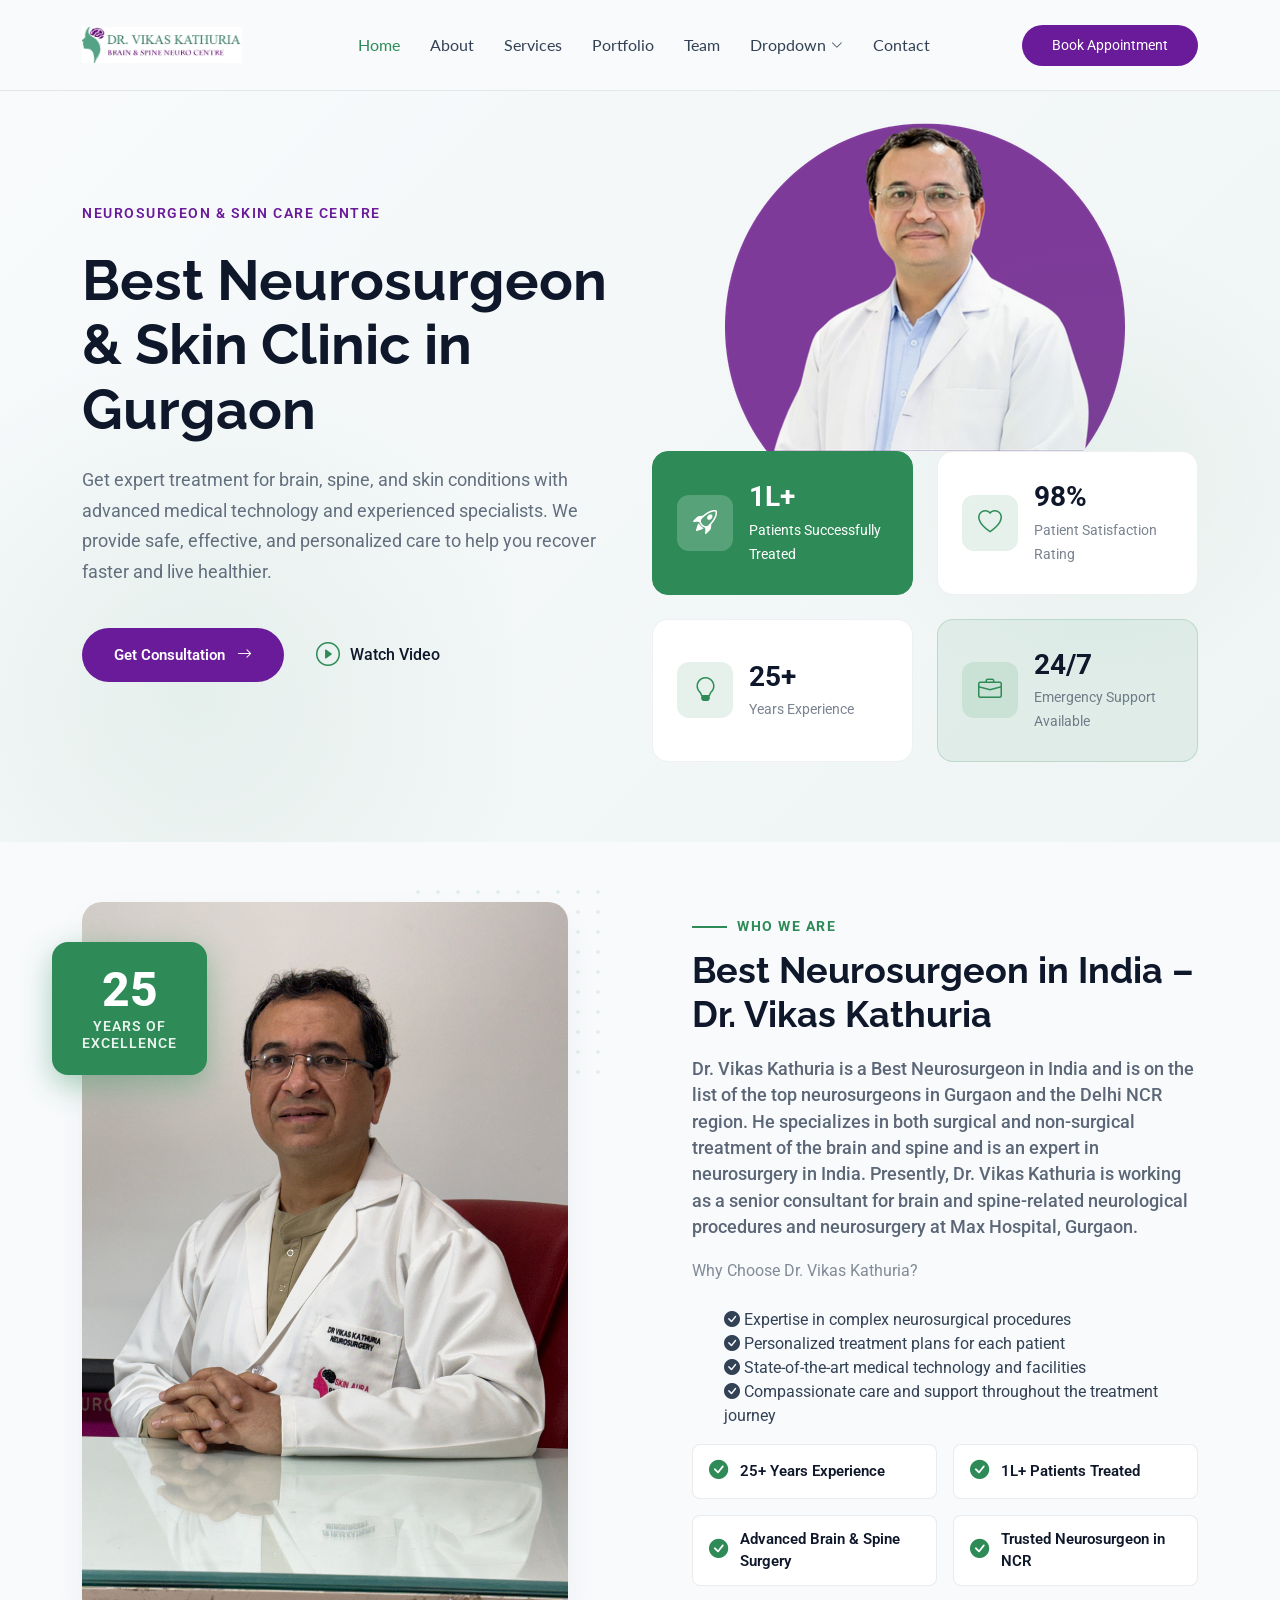
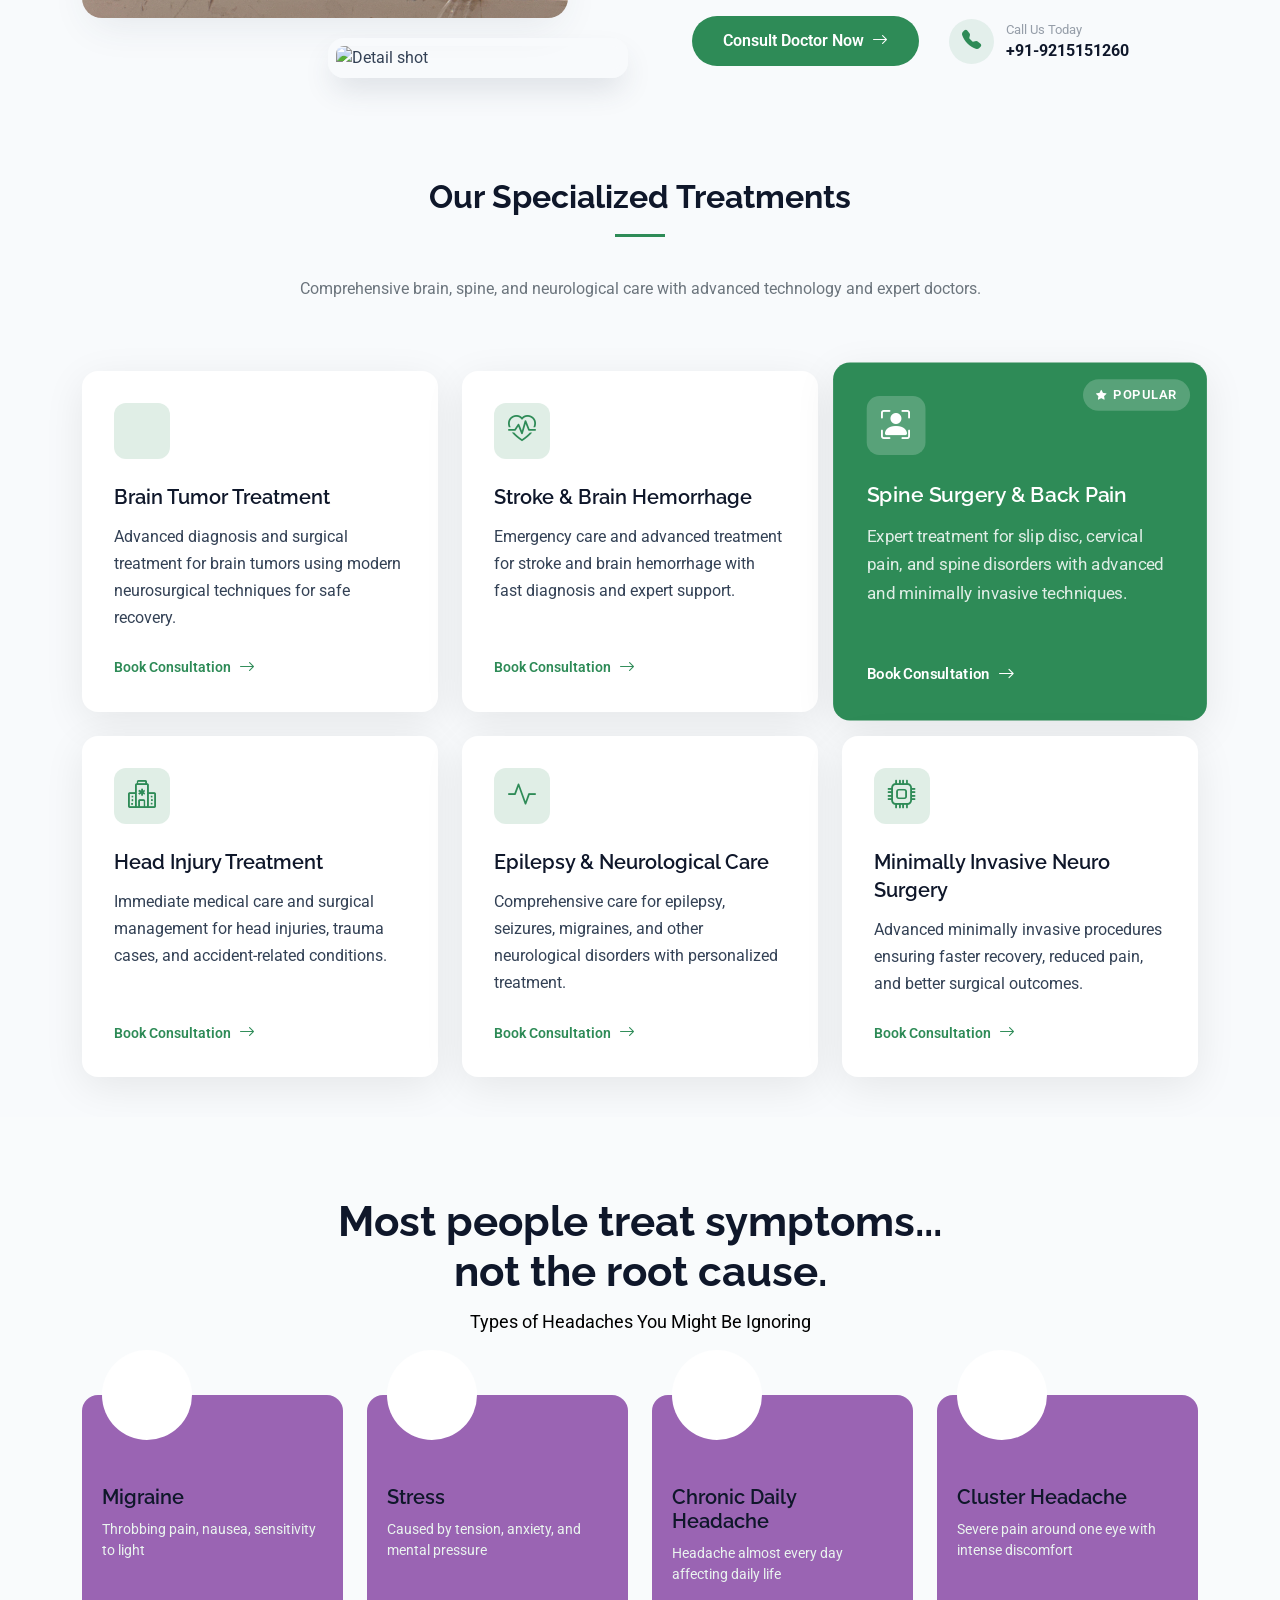
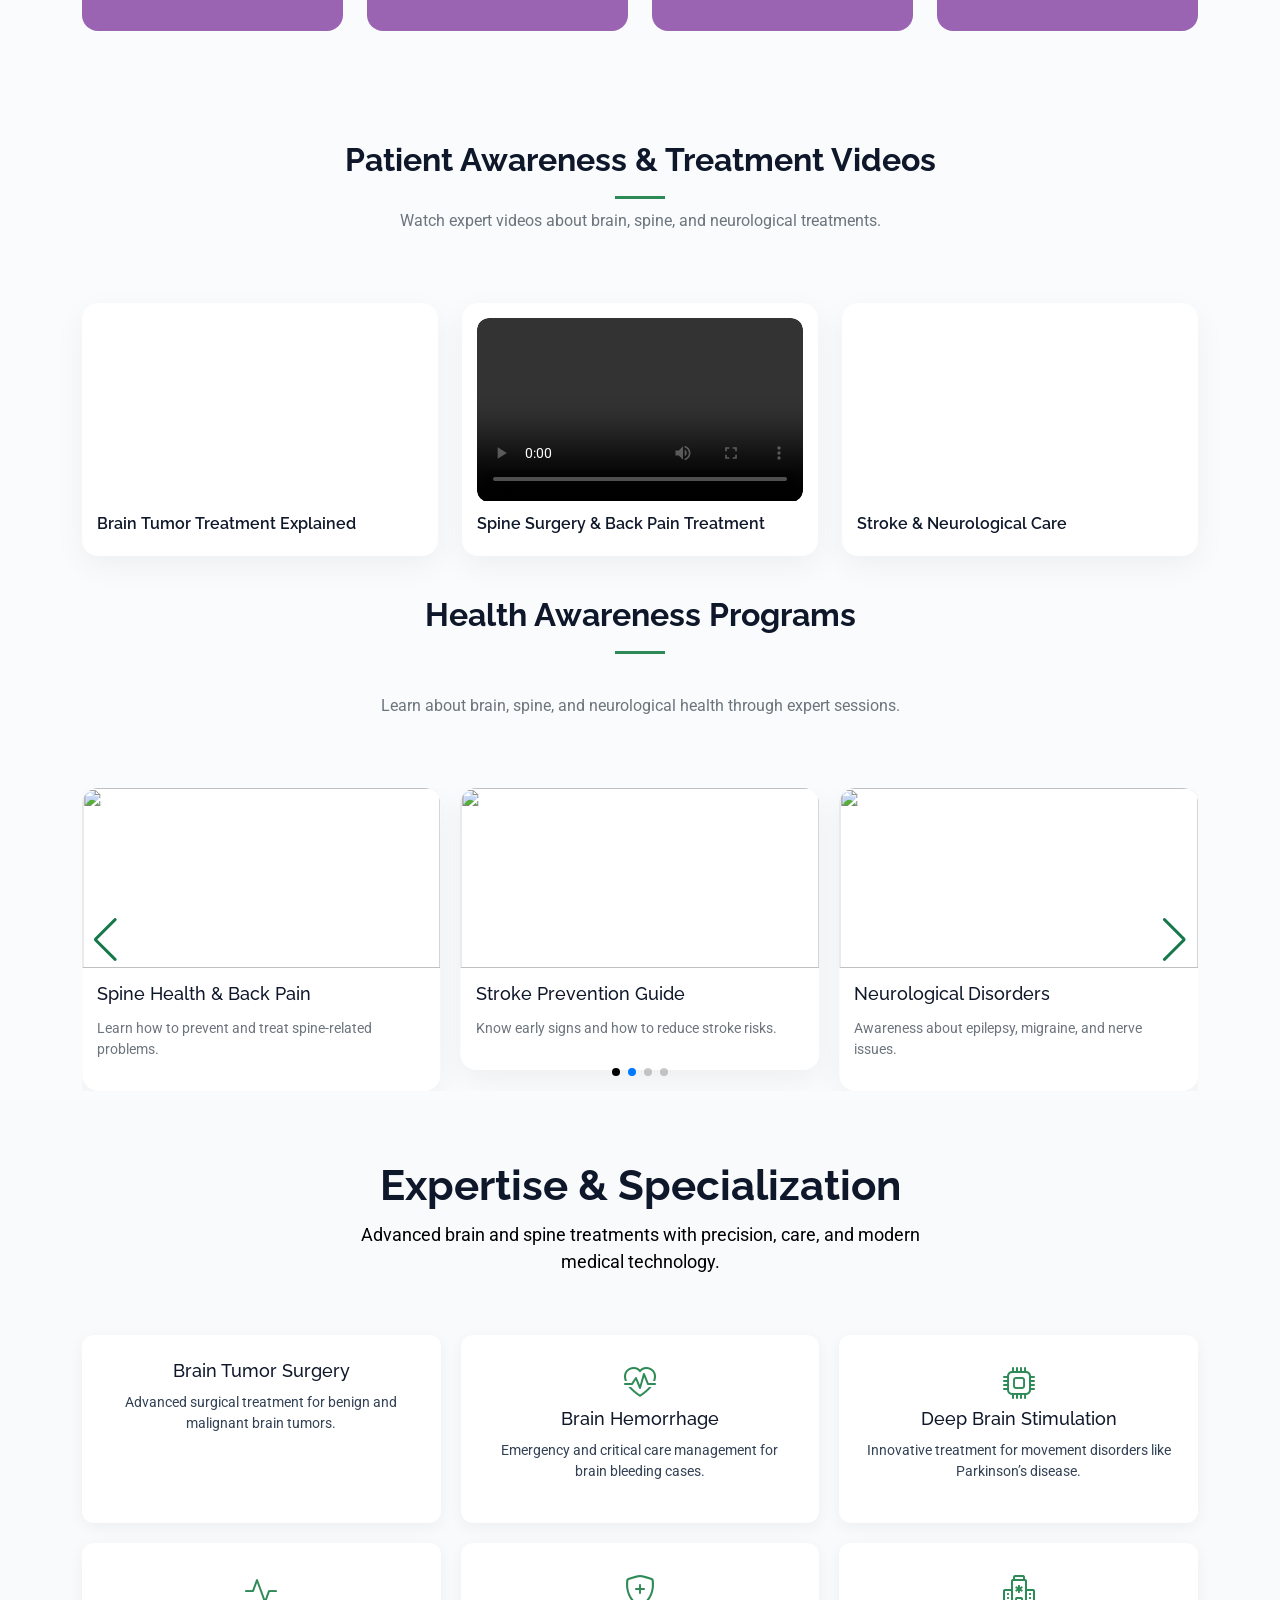
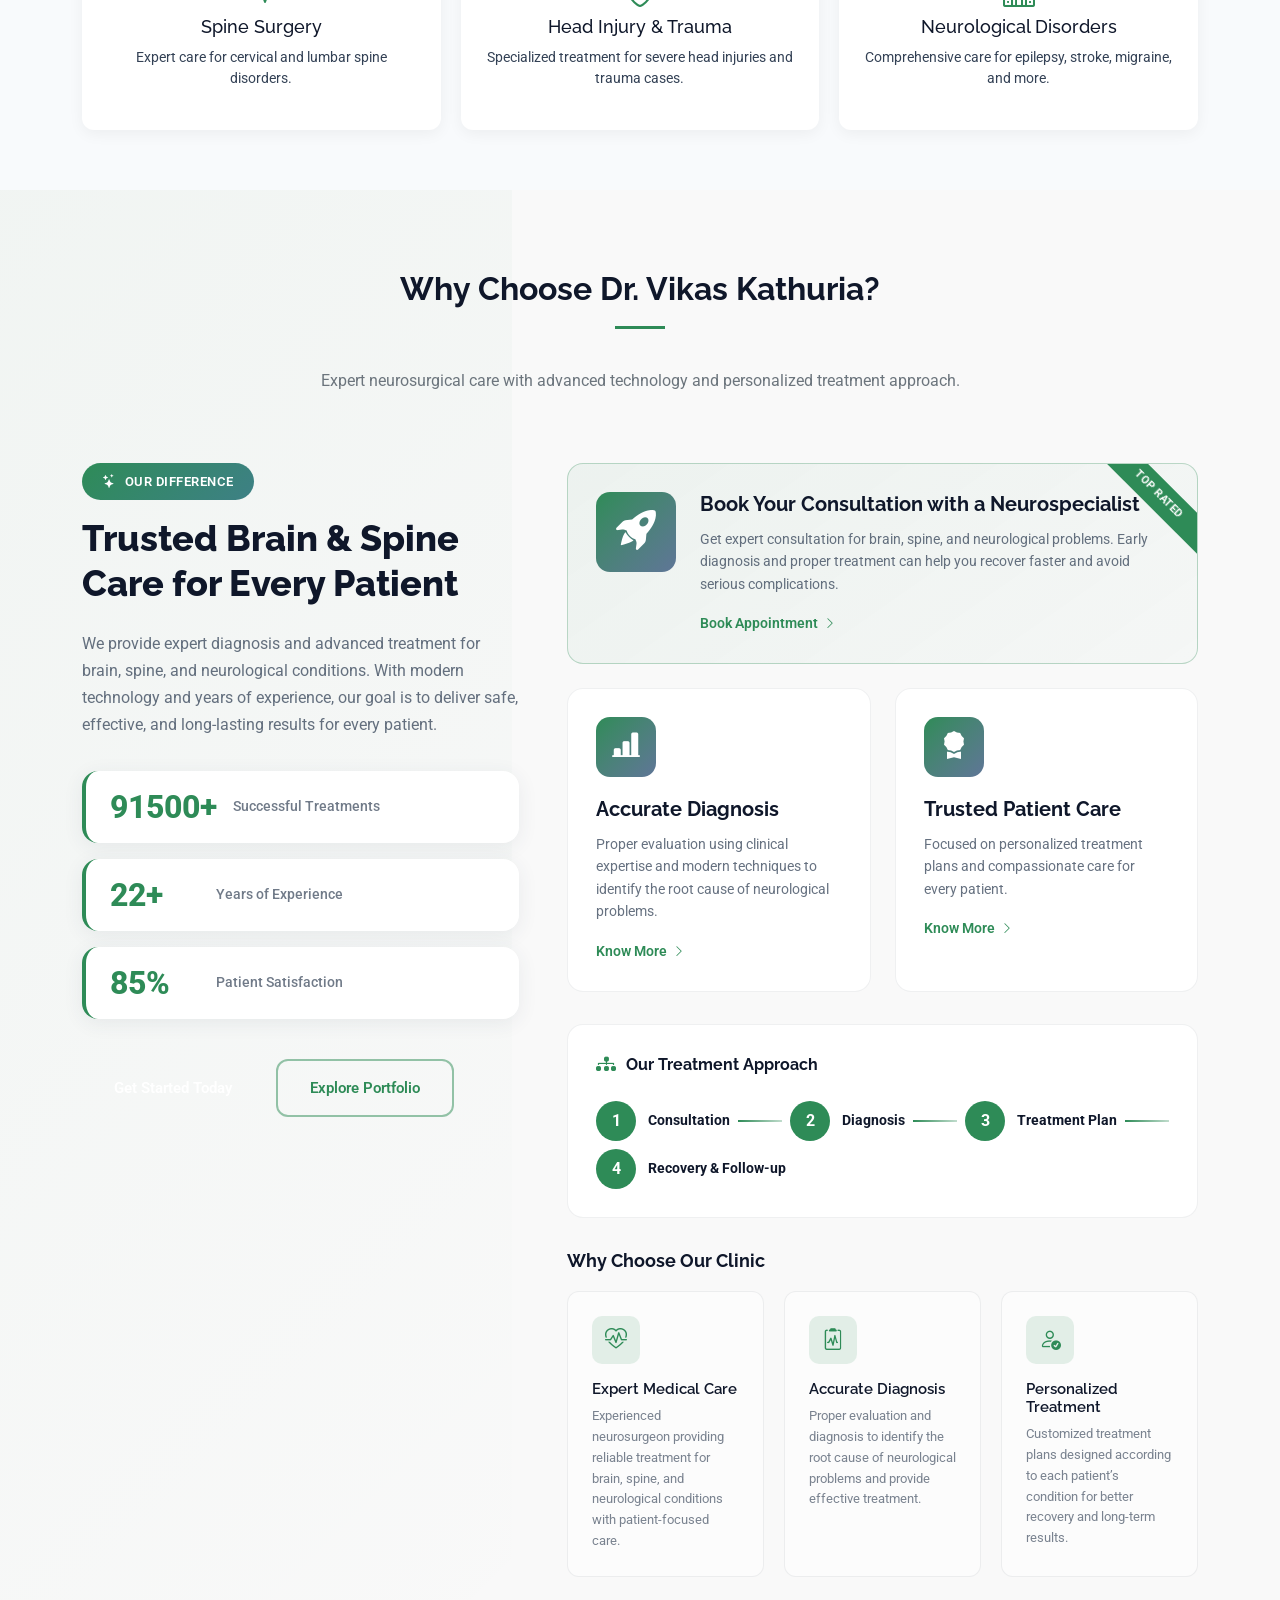
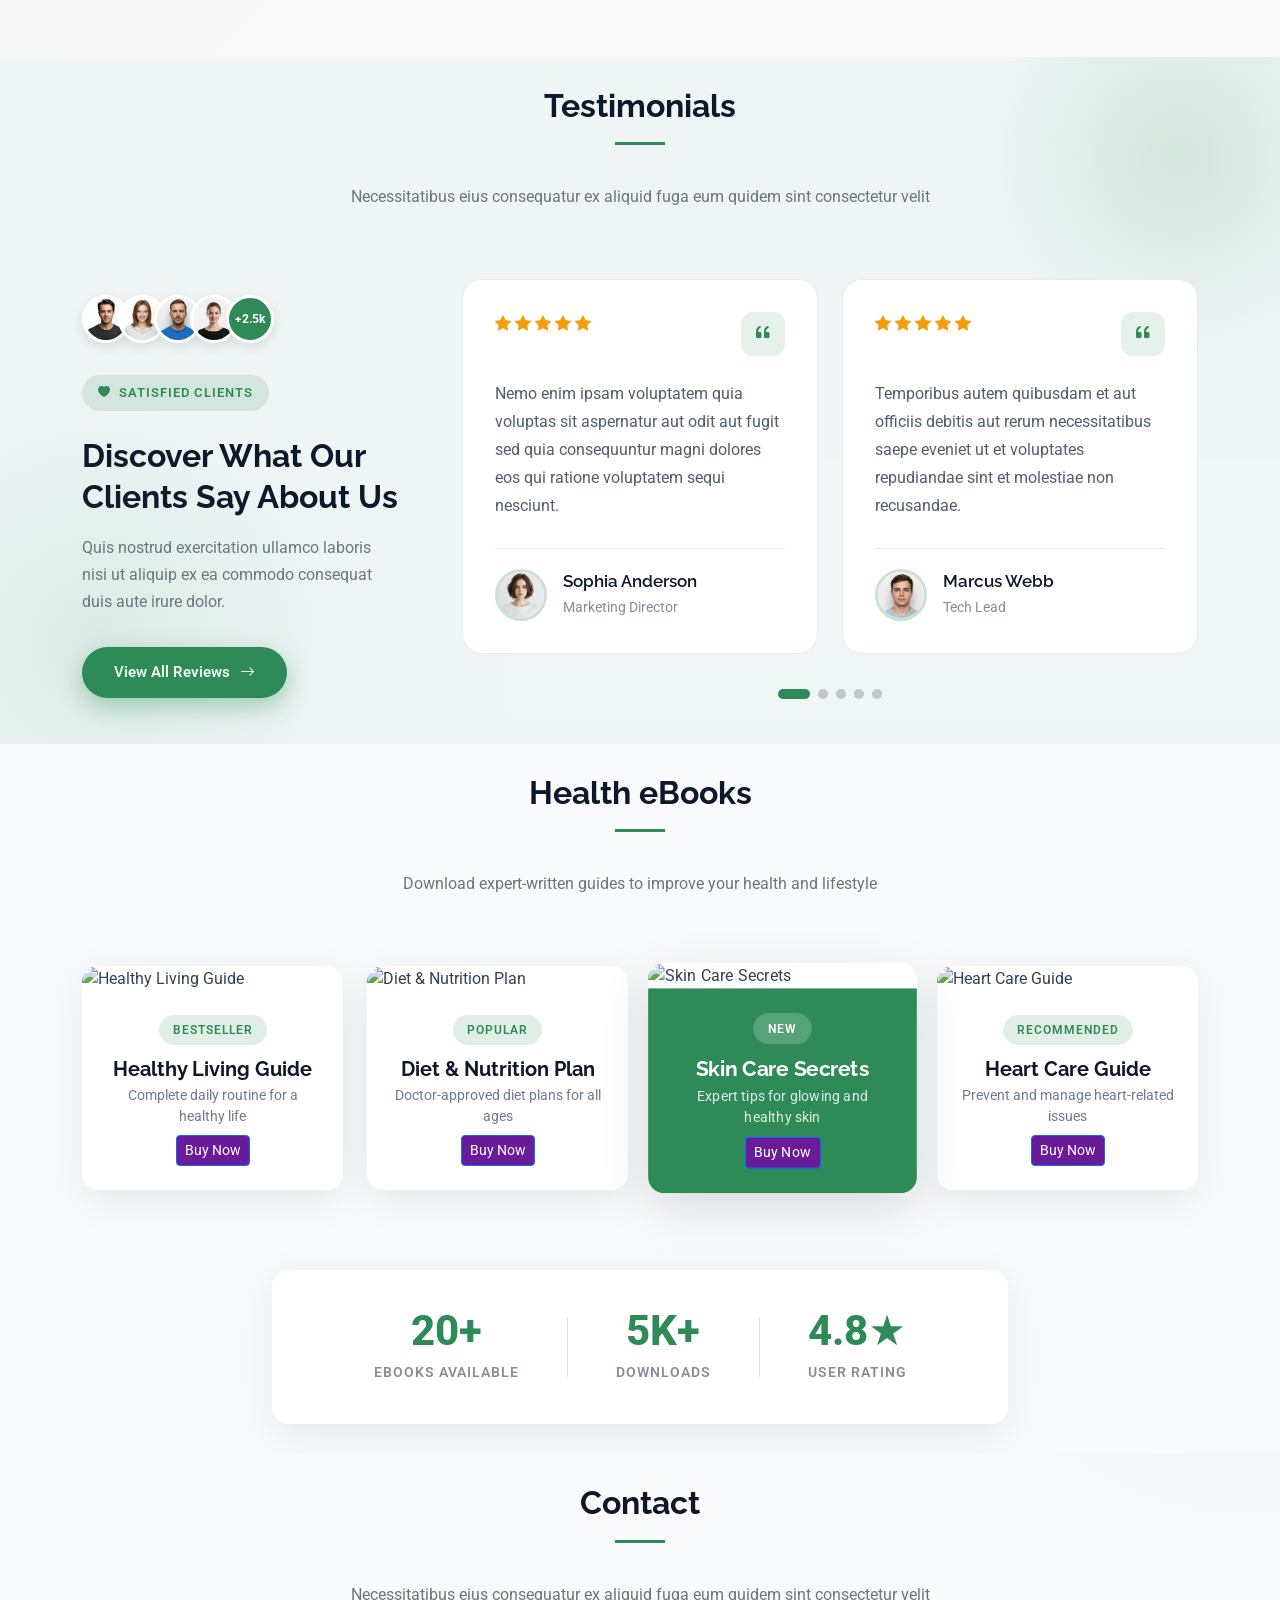
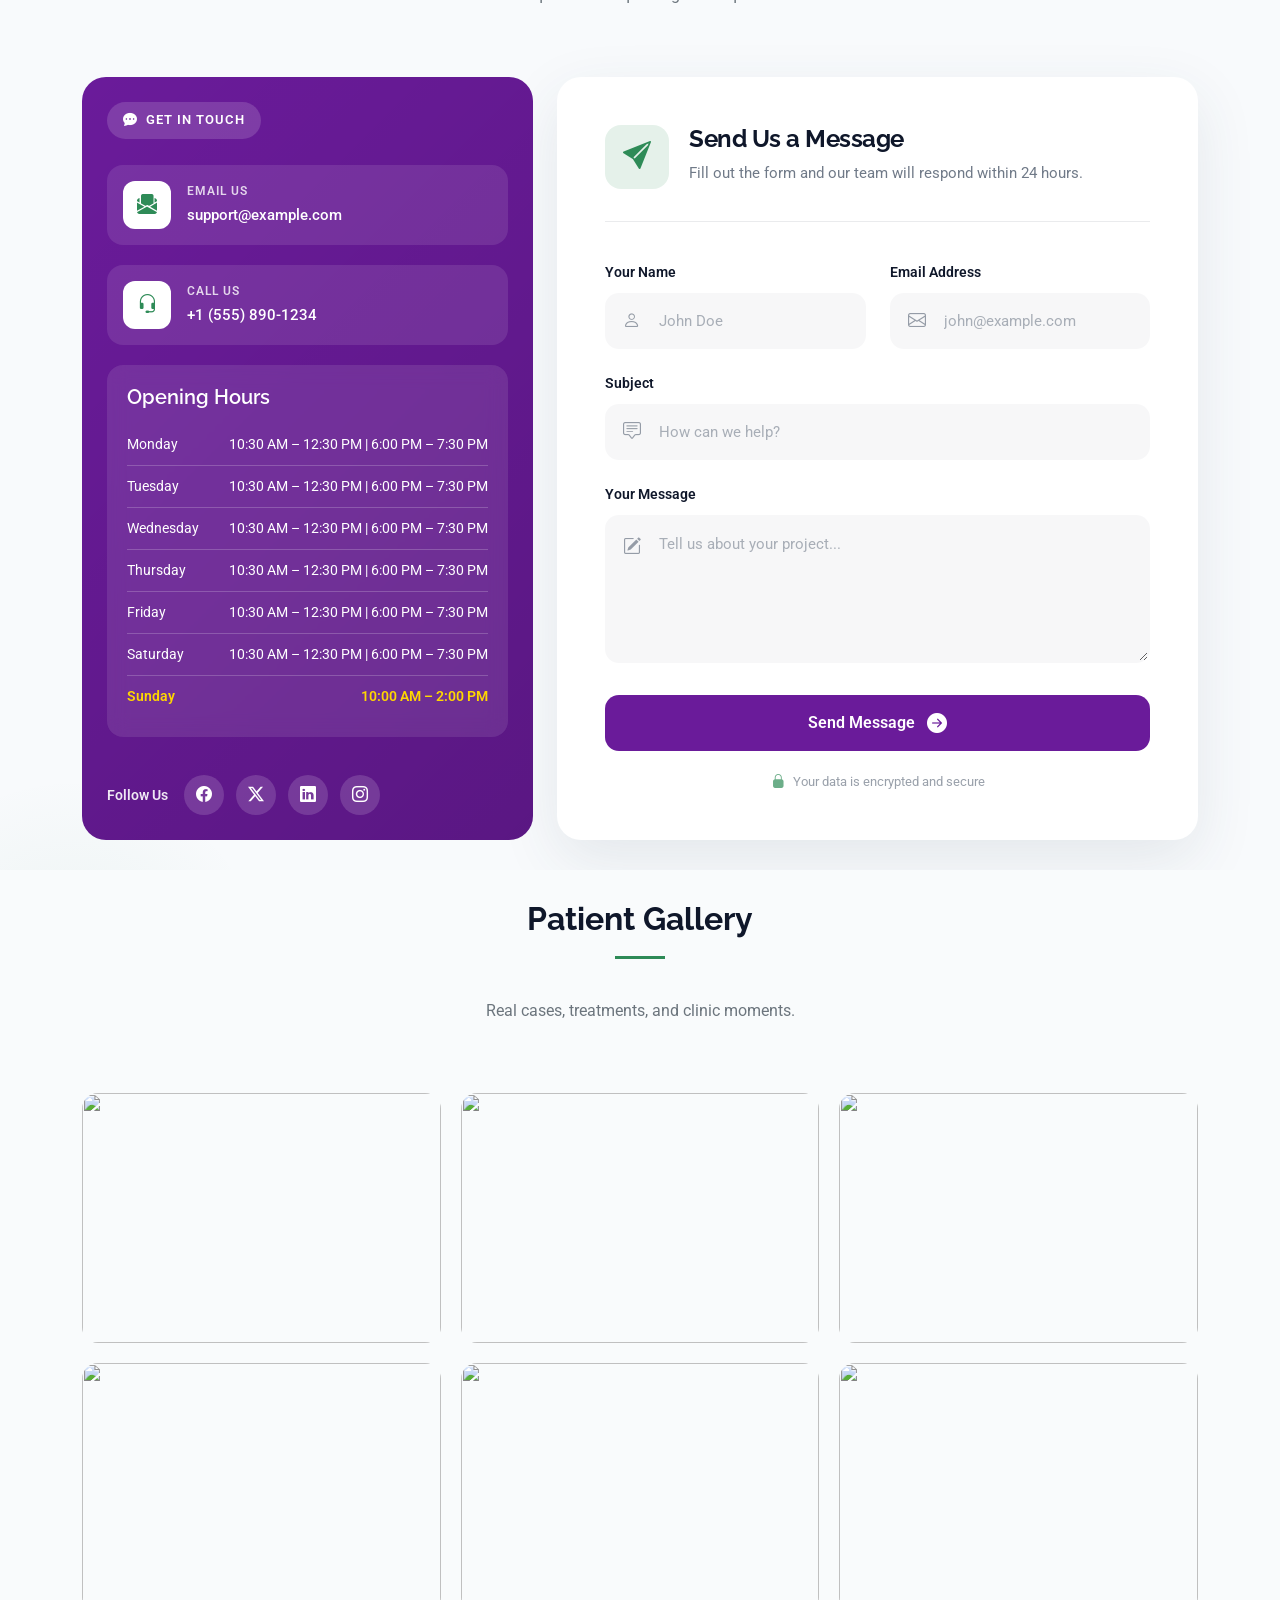
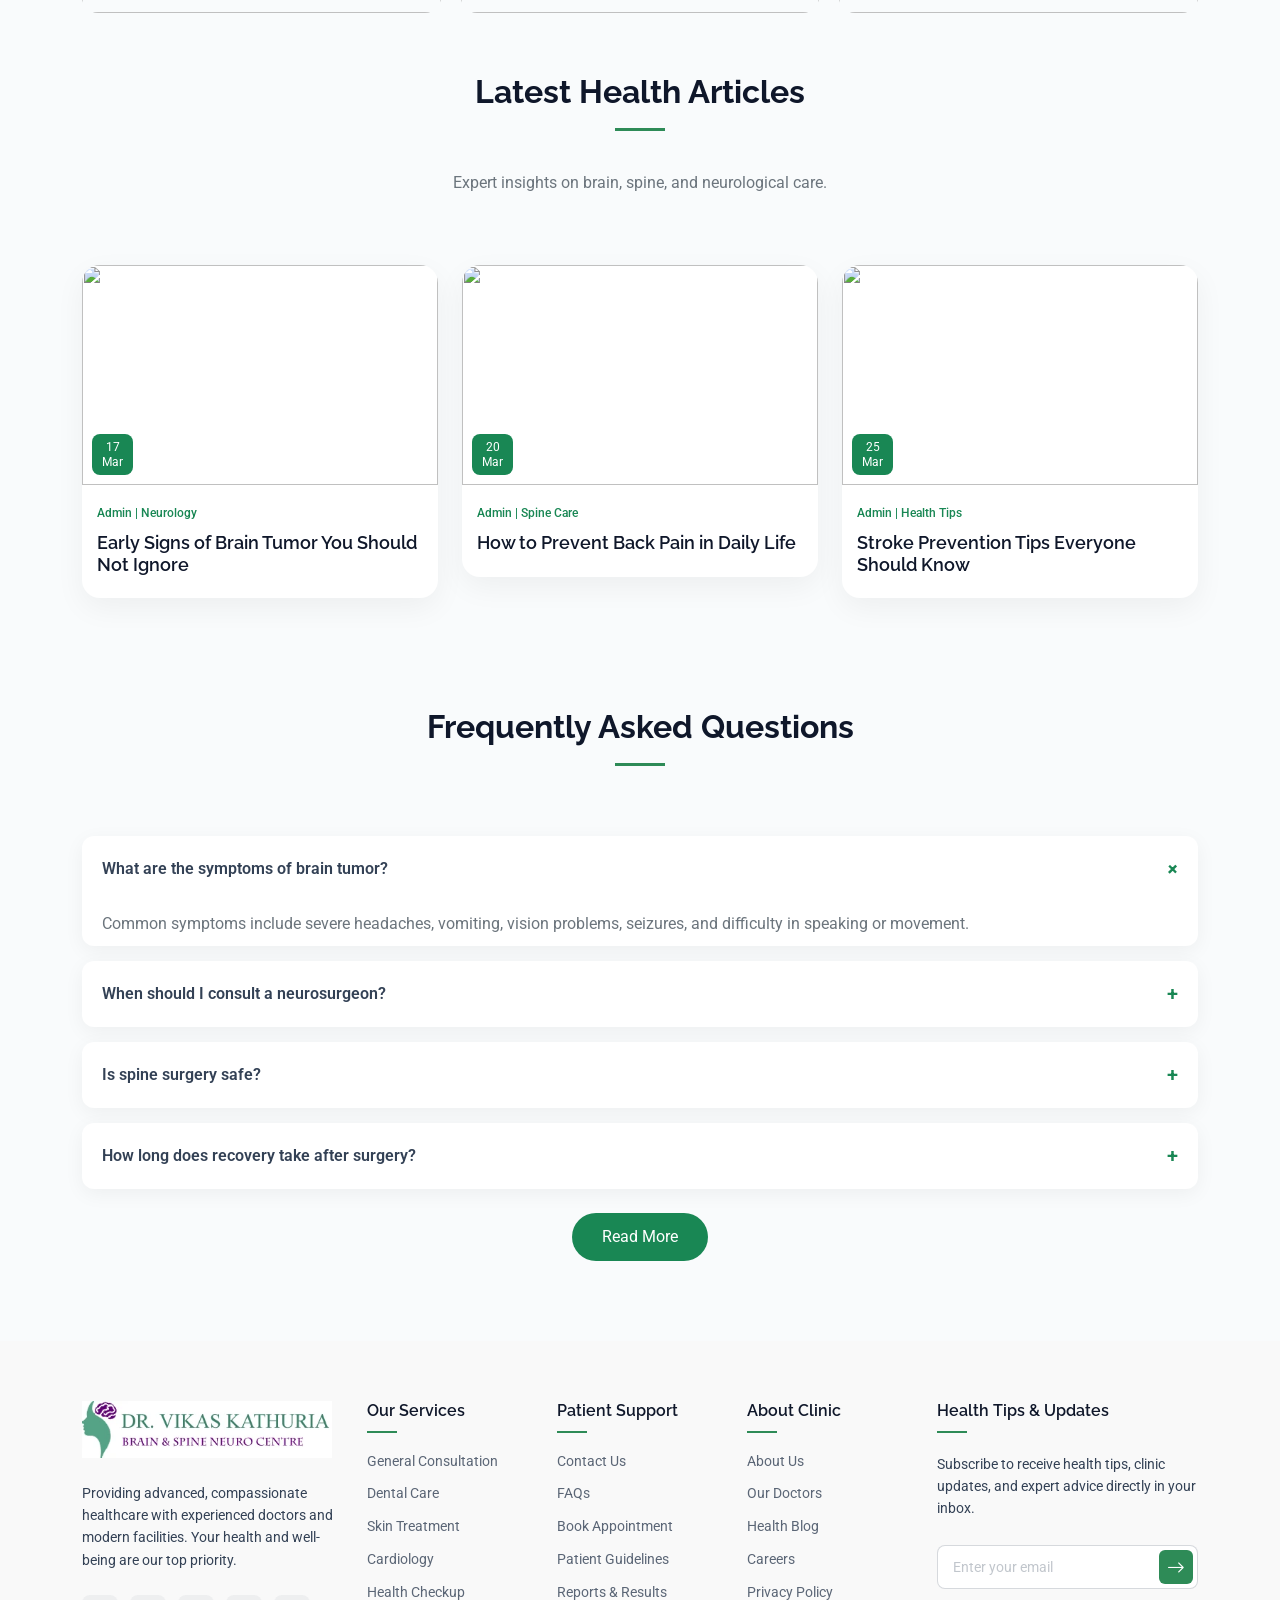
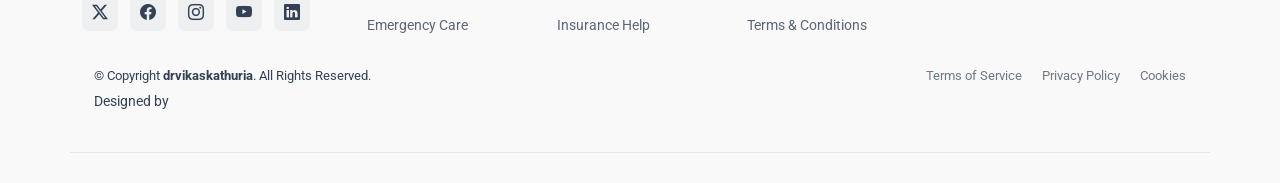
==== index.html @ 82477833 "change img" ====
<!DOCTYPE html>
<html lang="en">

<head>
  <meta charset="utf-8">
  <meta content="width=device-width, initial-scale=1.0" name="viewport">
  <title>Drvikaskathuria</title>
  <meta name="description" content="">
  <meta name="keywords" content="">

  <!-- Favicons -->
  <link href="assets/img/dr_fab.png" rel="icon">
  <link href="assets/img/dr_fab.png" rel="apple-touch-icon">

  <!-- Fonts -->
  <link href="https://fonts.googleapis.com" rel="preconnect">
  <link href="https://fonts.gstatic.com" rel="preconnect" crossorigin>
  <link
    href="https://fonts.googleapis.com/css2?family=Roboto:ital,wght@0,100;0,300;0,400;0,500;0,700;0,900;1,100;1,300;1,400;1,500;1,700;1,900&family=Lato:ital,wght@0,100;0,300;0,400;0,700;0,900;1,100;1,300;1,400;1,700;1,900&family=Raleway:ital,wght@0,100;0,200;0,300;0,400;0,500;0,600;0,700;0,800;0,900;1,100;1,200;1,300;1,400;1,500;1,600;1,700;1,800;1,900&display=swap"
    rel="stylesheet">

  <!-- Vendor CSS Files -->
  <link href="assets/vendor/bootstrap/css/bootstrap.min.css" rel="stylesheet">
  <link href="assets/vendor/bootstrap-icons/bootstrap-icons.css" rel="stylesheet">
  <link href="assets/vendor/aos/aos.css" rel="stylesheet">
  <link href="assets/vendor/glightbox/css/glightbox.min.css" rel="stylesheet">
  <link href="assets/vendor/swiper/swiper-bundle.min.css" rel="stylesheet">

  <!-- Main CSS File -->
  <link href="assets/css/main.css" rel="stylesheet">




  <link rel="stylesheet" href="https://cdn.jsdelivr.net/npm/swiper@11/swiper-bundle.min.css" />

  <link rel="stylesheet" href="https://cdn.jsdelivr.net/npm/@fancyapps/ui/dist/fancybox.css" />
</head>

<body class="index-page">

  <header id="header" class="header d-flex align-items-center sticky-top">
    <div class="container position-relative d-flex align-items-center justify-content-between">

      <a href="index.html" class="logo d-flex align-items-center me-auto me-xl-0">
        <!-- Uncomment the line below if you also wish to use an image logo -->
        <!-- <img src="assets/img/logo.webp" alt=""> -->
        <img src="./assets/img/drvikaskathuria.webp" alt="" width="" height="auto">
      </a>

      <nav id="navmenu" class="navmenu">
        <ul>
          <li><a href="#hero" class="active">Home</a></li>
          <li><a href="./about.html">About</a></li>
          <li><a href="#services">Services</a></li>
          <li><a href="#portfolio">Portfolio</a></li>
          <li><a href="#team">Team</a></li>
          <li class="dropdown"><a href="#"><span>Dropdown</span> <i class="bi bi-chevron-down toggle-dropdown"></i></a>
            <ul>
              <li><a href="#">Dropdown 1</a></li>
              <li class="dropdown"><a href="#"><span>Deep Dropdown</span> <i
                    class="bi bi-chevron-down toggle-dropdown"></i></a>
                <ul>
                  <li><a href="#">Deep Dropdown 1</a></li>
                  <li><a href="#">Deep Dropdown 2</a></li>
                  <li><a href="#">Deep Dropdown 3</a></li>
                  <li><a href="#">Deep Dropdown 4</a></li>
                  <li><a href="#">Deep Dropdown 5</a></li>
                </ul>
              </li>
              <li><a href="#">Dropdown 2</a></li>
              <li><a href="#">Dropdown 3</a></li>
              <li><a href="#">Dropdown 4</a></li>
            </ul>
          </li>
          <li><a href="#contact">Contact</a></li>
        </ul>
        <i class="mobile-nav-toggle d-xl-none bi bi-list"></i>
      </nav>

      <a class="btn-getstarted" href="index.html#about">Book Appointment</a>

    </div>
  </header>

  <main class="main">

    <!-- Hero Section -->
    <section id="hero" class="hero section">

      <div class="container" data-aos="fade-up" data-aos-delay="100">

        <div class="row align-items-center gy-5">

          <div class="col-lg-6" data-aos="fade-right" data-aos-delay="200">
            <div class="hero-content">
              <div class="hero-tag" data-aos="fade-up" data-aos-delay="250">
                <!-- <span class="tag-dot"></span> -->
                <span class="tag-text">Neurosurgeon & Skin Care Centre</span>
              </div>

              <h1 class="hero-headline" data-aos="fade-up" data-aos-delay="300">Best Neurosurgeon & Skin Clinic in
                Gurgaon
              </h1>

              <p class="hero-text" data-aos="fade-up" data-aos-delay="350">Get expert treatment for brain, spine, and
                skin conditions with advanced medical technology and experienced specialists. We provide safe,
                effective, and personalized care to help you recover faster and live healthier.</p>

              <div class="hero-cta" data-aos="fade-up" data-aos-delay="400">
                <a href="#services" class="cta-button">
                  <span>Get Consultation</span>
                  <i class="bi bi-arrow-right"></i>
                </a>
                <a href="https://www.youtube.com/watch?v=Y7f98aduVJ8" class="glightbox cta-link"
                  data-gallery="hero-video">
                  <i class="bi bi-play-circle"></i>
                  <span>Watch Video</span>
                </a>
              </div>
            </div>
          </div>

          <div class="col-lg-6" data-aos="fade-left" data-aos-delay="300">

            <div class="hero-doctor-wrap">
              <!-- Doctor Image -->
              <img src="./assets/img/banner_final.png" alt="Doctor" class="hero-doctor-img">
            </div>

            <div class="stats-grid">
              <div class="stat-card stat-card-primary" data-aos="zoom-in" data-aos-delay="350">
                <div class="stat-icon-wrap">
                  <i class="bi bi-rocket-takeoff"></i>
                </div>
                <div class="stat-info">
                  <span class="stat-value">1L+</span>
                  <span class="stat-title">Patients Successfully Treated</span>
                </div>
              </div>

              <div class="stat-card" data-aos="zoom-in" data-aos-delay="400">
                <div class="stat-icon-wrap">
                  <i class="bi bi-heart"></i>
                </div>
                <div class="stat-info">
                  <span class="stat-value">98%</span>
                  <span class="stat-title">Patient Satisfaction Rating</span>
                </div>
              </div>

              <div class="stat-card" data-aos="zoom-in" data-aos-delay="450">
                <div class="stat-icon-wrap">
                  <i class="bi bi-lightbulb"></i>
                </div>
                <div class="stat-info">
                  <span class="stat-value">25+</span>
                  <span class="stat-title">Years Experience</span>
                </div>
              </div>

              <div class="stat-card stat-card-accent" data-aos="zoom-in" data-aos-delay="500">
                <div class="stat-icon-wrap">
                  <i class="bi bi-briefcase"></i>
                </div>
                <div class="stat-info">
                  <span class="stat-value">24/7</span>
                  <span class="stat-title">Emergency Support Available</span>
                </div>
              </div>
            </div>
          </div>

        </div>

      </div>

    </section>

    <!-- /Hero Section -->

    <!-- About Section -->
    <section id="about" class="about section">

      <div class="container" data-aos="fade-up" data-aos-delay="100">

        <div class="row gy-5 align-items-center">

          <div class="col-xl-6 aos-init aos-animate" data-aos="fade-right" data-aos-delay="200">
            <div class="about-images-wrapper">
              <div class="image-main">
                <img src="assets/img/about/about_dr.png" alt="Business meeting" class="img-fluid">
              </div>
              <div class="image-offset">
                <img src="assets/img/about/dr.jpg" alt="Detail shot" class="img-fluid">
              </div>
              <div class="experience-badge">
                <span class="years purecounter" data-purecounter-start="0" data-purecounter-end="25"
                  data-purecounter-duration="1">25</span>
                <span class="text">Years of<br>Excellence</span>
              </div>
              <div class="shape-pattern"></div>
            </div>
          </div>

          <div class="col-xl-6 aos-init aos-animate" data-aos="fade-left" data-aos-delay="300">
            <div class="about-content">
              <div class="section-subtitle">Who We Are</div>
              <h2>Best Neurosurgeon in India – Dr. Vikas Kathuria</h2>
              <p class="lead-text">
                Dr. Vikas Kathuria is a Best Neurosurgeon in India and is on the list of the top neurosurgeons in
                Gurgaon and the Delhi NCR region. He specializes in both
                surgical and non-surgical treatment of the brain and spine and is an expert in neurosurgery in India.
                Presently, Dr. Vikas Kathuria is working as a senior
                consultant for brain and spine-related neurological procedures and neurosurgery at Max Hospital,
                Gurgaon.
              </p>
              <p class="mb-4 description">
                <span>Why Choose Dr. Vikas Kathuria?</span>

              <ul style="list-style: none;">
                <li><i class="bi bi-check-circle-fill"></i> Expertise in complex neurosurgical procedures</li>
                <li><i class="bi bi-check-circle-fill"></i> Personalized treatment plans for each patient</li>
                <li><i class="bi bi-check-circle-fill"></i> State-of-the-art medical technology and facilities</li>
                <li><i class="bi bi-check-circle-fill"></i> Compassionate care and support throughout the treatment
                  journey</li>
              </ul>
              </p>

              <div class="features-grid">
                <div class="feature-card">
                  <i class="bi bi-check-circle-fill"></i>
                  <span>25+ Years Experience</span>
                </div>
                <div class="feature-card">
                  <i class="bi bi-check-circle-fill"></i>
                  <span>1L+ Patients Treated</span>
                </div>
                <div class="feature-card">
                  <i class="bi bi-check-circle-fill"></i>
                  <span>Advanced Brain & Spine Surgery</span>
                </div>
                <div class="feature-card">
                  <i class="bi bi-check-circle-fill"></i>
                  <span>Trusted Neurosurgeon in NCR</span>
                </div>
              </div>


              <div class="action-buttons">
                <a href="#" class="btn btn-primary-custom">
                  Consult Doctor Now <i class="bi bi-arrow-right"></i>
                </a>
                <div class="contact-info">
                  <div class="icon-box">
                    <i class="bi bi-telephone-fill"></i>
                  </div>
                  <div class="text">
                    <span>Call Us Today</span>
                    <a href="tel:+919215151260">+91-9215151260</a>
                  </div>
                </div>
              </div>

            </div>
          </div>

        </div>

      </div>

    </section><!-- /About Section -->



    <!-- Services Section -->
    <section id="services" class="services section">

      <!-- Section Title -->
      <div class="container section-title" data-aos="fade-up">
        <h2>Our Specialized Treatments</h2>
        <p>Comprehensive brain, spine, and neurological care with advanced technology and expert doctors.</p>
      </div><!-- End Section Title -->

      <div class="container" data-aos="fade-up" data-aos-delay="100">

        <div class="row g-4">

          <!-- Service Card 1 -->
          <div class="col-lg-4 col-md-6" data-aos="fade-up" data-aos-delay="100">
            <div class="service-card">
              <div class="icon-wrapper">
                <i class="bi bi-brain"></i>
              </div>
              <h3>Brain Tumor Treatment</h3>
              <p>Advanced diagnosis and surgical treatment for brain tumors using modern neurosurgical techniques for
                safe recovery.</p>
              <a href="service-details.html" class="service-link">
                <span>Book Consultation</span>
                <i class="bi bi-arrow-right"></i>
                <i class="fa-thin fa-brain"></i>
              </a>
            </div>
          </div><!-- End Service Card -->

          <!-- Service Card 2 -->
          <div class="col-lg-4 col-md-6" data-aos="fade-up" data-aos-delay="200">
            <div class="service-card">
              <div class="icon-wrapper">
                <i class="bi bi-heart-pulse"></i>
              </div>
              <h3>Stroke & Brain Hemorrhage</h3>
              <p>Emergency care and advanced treatment for stroke and brain hemorrhage with fast diagnosis and expert
                support.</p>
              <a href="service-details.html" class="service-link">
                <span>Book Consultation</span>
                <i class="bi bi-arrow-right"></i>
              </a>
            </div>
          </div><!-- End Service Card -->

          <!-- Service Card 3 - Featured -->
          <div class="col-lg-4 col-md-6" data-aos="fade-up" data-aos-delay="300">
            <div class="service-card featured">
              <div class="featured-badge">
                <i class="bi bi-star-fill"></i>
                <span>Popular</span>
              </div>
              <div class="icon-wrapper">
                <i class="bi bi-person-bounding-box"></i>
              </div>
              <h3>Spine Surgery & Back Pain</h3>
              <p>Expert treatment for slip disc, cervical pain, and spine disorders with advanced and minimally invasive
                techniques.</p>
              <a href="service-details.html" class="service-link">
                <span>Book Consultation</span>
                <i class="bi bi-arrow-right"></i>
              </a>
            </div>
          </div><!-- End Service Card -->

          <!-- Service Card 4 -->
          <div class="col-lg-4 col-md-6" data-aos="fade-up" data-aos-delay="100">
            <div class="service-card">
              <div class="icon-wrapper">
                <i class="bi bi-hospital"></i>
              </div>
              <h3>Head Injury Treatment</h3>
              <p>Immediate medical care and surgical management for head injuries, trauma cases, and accident-related
                conditions.</p>
              <a href="service-details.html" class="service-link">
                <span>Book Consultation</span>
                <i class="bi bi-arrow-right"></i>
              </a>
            </div>
          </div><!-- End Service Card -->

          <!-- Service Card 5 -->
          <div class="col-lg-4 col-md-6" data-aos="fade-up" data-aos-delay="200">
            <div class="service-card">
              <div class="icon-wrapper">
                <i class="bi bi-activity"></i>
              </div>
              <h3>Epilepsy & Neurological Care</h3>
              <p>Comprehensive care for epilepsy, seizures, migraines, and other neurological disorders with
                personalized treatment.</p>
              <a href="service-details.html" class="service-link">
                <span>Book Consultation</span>
                <i class="bi bi-arrow-right"></i>
              </a>
            </div>
          </div><!-- End Service Card -->

          <!-- Service Card 6 -->
          <div class="col-lg-4 col-md-6" data-aos="fade-up" data-aos-delay="300">
            <div class="service-card">
              <div class="icon-wrapper">
                <i class="bi bi-cpu"></i>
              </div>
              <h3>Minimally Invasive Neuro Surgery</h3>
              <p>Advanced minimally invasive procedures ensuring faster recovery, reduced pain, and better surgical
                outcomes.</p>
              <a href="service-details.html" class="service-link">
                <span>Book Consultation</span>
                <i class="bi bi-arrow-right"></i>
              </a>
            </div>
          </div><!-- End Service Card -->

        </div>

        <!-- Stats Row -->
        <!-- <div class="stats-row" data-aos="fade-up" data-aos-delay="400">
          <div class="row g-4 justify-content-center">
            <div class="col-6 col-md-3">
              <div class="stat-item">
                <span class="stat-number">250+</span>
                <span class="stat-label">Projects Delivered</span>
              </div>
            </div>
            <div class="col-6 col-md-3">
              <div class="stat-item">
                <span class="stat-number">98%</span>
                <span class="stat-label">Client Satisfaction</span>
              </div>
            </div>
            <div class="col-6 col-md-3">
              <div class="stat-item">
                <span class="stat-number">15+</span>
                <span class="stat-label">Years Experience</span>
              </div>
            </div>
            <div class="col-6 col-md-3">
              <div class="stat-item">
                <span class="stat-number">40+</span>
                <span class="stat-label">Team Experts</span>
              </div>
            </div>
          </div>
        </div> -->

      </div>

    </section><!-- /Services Section -->



    <!-- head -->

    <section class="headache-section">
      <div class="container">

        <!-- Heading -->
        <div class="section-header">
          <h2>Most people treat symptoms... <br> not the root cause.</h2>
          <p>Types of Headaches You Might Be Ignoring</p>
        </div>

        <div class="row g-4">

          <!-- Card 1 -->
          <div class="col-lg-3 col-md-6">
            <div class="headache-card">
              <div class="icon-circle">
                <img src="assets/img/migraine.png" alt="">
              </div>
              <h4>Migraine</h4>
              <p>Throbbing pain, nausea, sensitivity to light</p>
            </div>
          </div>

          <!-- Card 2 -->
          <div class="col-lg-3 col-md-6">
            <div class="headache-card">
              <div class="icon-circle">
                <img src="assets/img/stress.png" alt="">
              </div>
              <h4>Stress</h4>
              <p>Caused by tension, anxiety, and mental pressure</p>
            </div>
          </div>

          <!-- Card 3 -->
          <div class="col-lg-3 col-md-6">
            <div class="headache-card">
              <div class="icon-circle">
                <img src="assets/img/chronic.png" alt="">
              </div>
              <h4>Chronic Daily Headache</h4>
              <p>Headache almost every day affecting daily life</p>
            </div>
          </div>

          <!-- Card 4 -->
          <div class="col-lg-3 col-md-6">
            <div class="headache-card">
              <div class="icon-circle">
                <img src="assets/img/cluster.png" alt="">
              </div>
              <h4>Cluster Headache</h4>
              <p>Severe pain around one eye with intense discomfort</p>
            </div>
          </div>

        </div>

      </div>
    </section>
    <!-- head end -->



    <!-- video section -->

    <section class="video-section">
      <div class="container">

        <!-- Heading -->
        <div class="section-title text-center">
          <h2>Patient Awareness & Treatment Videos</h2>
          <p>Watch expert videos about brain, spine, and neurological treatments.</p>
        </div>

        <div class="row g-4">

          <!-- Video 1 (YouTube) -->
          <div class="col-lg-4 col-md-6">
            <div class="video-card">
              <div class="video-wrapper">
                <iframe src="https://www.youtube.com/embed/YOUR_VIDEO_ID" title="YouTube video"
                  allowfullscreen></iframe>
              </div>
              <h5>Brain Tumor Treatment Explained</h5>
            </div>
          </div>

          <!-- Video 2 (Direct Video File) -->
          <div class="col-lg-4 col-md-6">
            <div class="video-card">
              <div class="video-wrapper">
                <video controls>
                  <source src="assets/video/spine-treatment.mp4" type="video/mp4">
                  Your browser does not support the video tag.
                </video>
              </div>
              <h5>Spine Surgery & Back Pain Treatment</h5>
            </div>
          </div>

          <!-- Video 3 (YouTube) -->
          <div class="col-lg-4 col-md-6">
            <div class="video-card">
              <div class="video-wrapper">
                <iframe src="https://www.youtube.com/embed/YOUR_VIDEO_ID2" title="YouTube video"
                  allowfullscreen></iframe>
              </div>
              <h5>Stroke & Neurological Care</h5>
            </div>
          </div>

        </div>

      </div>
    </section>

    <!-- video section end -->



    <!-- course section -->
    <section class="course-section">
      <div class="container">

        <!-- Heading -->
        <div class="section-title text-center">
          <h2>Health Awareness Programs</h2>
          <p>Learn about brain, spine, and neurological health through expert sessions.</p>
        </div>

        <!-- Swiper -->
        <div class="swiper courseSwiper">
          <div class="swiper-wrapper">

            <!-- Slide 1 -->
            <div class="swiper-slide">
              <div class="course-card">
                <img src="https://max-website20-images.s3.ap-south-1.amazonaws.com/8_silent_signs_brain_tumor_you_should_know_86207ba348.jpg" alt="">
                <h4>Brain Tumor Awareness</h4>
                <p>Understand symptoms, diagnosis, and treatment options.</p>
              </div>
            </div>

            <!-- Slide 2 -->
            <div class="swiper-slide">
              <div class="course-card">
                <img src="https://max-website20-images.s3.ap-south-1.amazonaws.com/8_silent_signs_brain_tumor_you_should_know_86207ba348.jpg" alt="">
                <h4>Spine Health & Back Pain</h4>
                <p>Learn how to prevent and treat spine-related problems.</p>
              </div>
            </div>

            <!-- Slide 3 -->
            <div class="swiper-slide">
              <div class="course-card">
                <img src="https://max-website20-images.s3.ap-south-1.amazonaws.com/8_silent_signs_brain_tumor_you_should_know_86207ba348.jpg" alt="">
                <h4>Stroke Prevention Guide</h4>
                <p>Know early signs and how to reduce stroke risks.</p>
              </div>
            </div>

            <!-- Slide 4 -->
            <div class="swiper-slide">
              <div class="course-card">
                <img src="https://encrypted-tbn0.gstatic.com/images?q=tbn:ANd9GcTdKBDfp2hZWjJWcdOV0J-qQg4Bj2g2NdiSGA&s" alt="">
                <h4>Neurological Disorders</h4>
                <p>Awareness about epilepsy, migraine, and nerve issues.</p>
              </div>
            </div>

          </div>

          <!-- Navigation -->
          <div class="swiper-button-next"></div>
          <div class="swiper-button-prev"></div>

          <!-- Pagination -->
          <div class="swiper-pagination"></div>

        </div>

      </div>
    </section>


    <!-- course section  end-->


    <!-- expertise and services section -->
    <section class="expertise-section">
      <div class="container">

        <div class="section-header">
          <h2>Expertise & Specialization</h2>
          <p>Advanced brain and spine treatments with precision, care, and modern medical technology.</p>
        </div>

        <div class="expertise-grid">

          <div class="expert-card">
            <i class="bi bi-brain"></i>
            <h3>Brain Tumor Surgery</h3>
            <p>Advanced surgical treatment for benign and malignant brain tumors.</p>
          </div>

          <div class="expert-card">
            <i class="bi bi-heart-pulse"></i>
            <h3>Brain Hemorrhage</h3>
            <p>Emergency and critical care management for brain bleeding cases.</p>
          </div>

          <div class="expert-card">
            <i class="bi bi-cpu"></i>
            <h3>Deep Brain Stimulation</h3>
            <p>Innovative treatment for movement disorders like Parkinson’s disease.</p>
          </div>

          <div class="expert-card">
            <i class="bi bi-activity"></i>
            <h3>Spine Surgery</h3>
            <p>Expert care for cervical and lumbar spine disorders.</p>
          </div>

          <div class="expert-card">
            <i class="bi bi-shield-plus"></i>
            <h3>Head Injury & Trauma</h3>
            <p>Specialized treatment for severe head injuries and trauma cases.</p>
          </div>

          <div class="expert-card">
            <i class="bi bi-hospital"></i>
            <h3>Neurological Disorders</h3>
            <p>Comprehensive care for epilepsy, stroke, migraine, and more.</p>
          </div>

        </div>

      </div>
    </section>

    <!-- speciality section -->


    <!-- Portfolio Section -->
    <!-- <section id="portfolio" class="portfolio section">

  
      <div class="container section-title" data-aos="fade-up">
        <h2>Portfolio</h2>
        <p>Necessitatibus eius consequatur ex aliquid fuga eum quidem sint consectetur velit</p>
      </div>

      <div class="container" data-aos="fade-up" data-aos-delay="100">

        <div class="isotope-layout" data-default-filter="*" data-layout="fitRows" data-sort="original-order">

          <div class="filters-wrapper" data-aos="fade-up" data-aos-delay="100">
            <ul class="portfolio-filters isotope-filters">
              <li data-filter="*" class="filter-active">All Projects</li>
              <li data-filter=".filter-web">Web Design</li>
              <li data-filter=".filter-mobile">Mobile Apps</li>
              <li data-filter=".filter-branding">Branding</li>
              <li data-filter=".filter-ui">UI/UX</li>
            </ul>
          </div>

          <div class="row g-4 isotope-container" data-aos="fade-up" data-aos-delay="200">

            <div class="col-lg-4 col-md-6 portfolio-item isotope-item filter-web">
              <div class="project-card">
                <div class="image-wrapper">
                  <img src="assets/img/portfolio/portfolio-2.webp" alt="Project showcase" class="img-fluid"
                    loading="lazy">
                  <div class="hover-overlay">
                    <div class="overlay-actions">
                      <a href="assets/img/portfolio/portfolio-2.webp" class="glightbox action-btn"
                        data-gallery="portfolio">
                        <i class="bi bi-eye"></i>
                      </a>
                      <a href="#" class="action-btn">
                        <i class="bi bi-link-45deg"></i>
                      </a>
                    </div>
                  </div>
                  <span class="category-badge">Web Design</span>
                </div>
                <div class="project-info">
                  <h3>Corporate Dashboard System</h3>
                  <p>Pellentesque habitant morbi tristique senectus et netus.</p>
                  <div class="project-meta">
                    <div class="tech-tags">
                      <span>Angular</span>
                      <span>Python</span>
                    </div>
                    <span class="year">2024</span>
                  </div>
                </div>
              </div>
            </div>

            <div class="col-lg-4 col-md-6 portfolio-item isotope-item filter-mobile">
              <div class="project-card featured">
                <div class="image-wrapper">
                  <img src="assets/img/portfolio/portfolio-4.webp" alt="Project showcase" class="img-fluid"
                    loading="lazy">
                  <div class="hover-overlay">
                    <div class="overlay-actions">
                      <a href="assets/img/portfolio/portfolio-4.webp" class="glightbox action-btn"
                        data-gallery="portfolio">
                        <i class="bi bi-eye"></i>
                      </a>
                      <a href="#" class="action-btn">
                        <i class="bi bi-link-45deg"></i>
                      </a>
                    </div>
                  </div>
                  <span class="category-badge">Mobile Apps</span>
                  <span class="featured-badge"><i class="bi bi-star-fill"></i> Featured</span>
                </div>
                <div class="project-info">
                  <h3>Smart Finance Application</h3>
                  <p>Maecenas tempus tellus eget condimentum rhoncus.</p>
                  <div class="project-meta">
                    <div class="tech-tags">
                      <span>Swift</span>
                      <span>Kotlin</span>
                    </div>
                    <span class="year">2024</span>
                  </div>
                </div>
              </div>
            </div>

            <div class="col-lg-4 col-md-6 portfolio-item isotope-item filter-branding">
              <div class="project-card">
                <div class="image-wrapper">
                  <img src="assets/img/portfolio/portfolio-6.webp" alt="Project showcase" class="img-fluid"
                    loading="lazy">
                  <div class="hover-overlay">
                    <div class="overlay-actions">
                      <a href="assets/img/portfolio/portfolio-6.webp" class="glightbox action-btn"
                        data-gallery="portfolio">
                        <i class="bi bi-eye"></i>
                      </a>
                      <a href="#" class="action-btn">
                        <i class="bi bi-link-45deg"></i>
                      </a>
                    </div>
                  </div>
                  <span class="category-badge">Branding</span>
                </div>
                <div class="project-info">
                  <h3>Fashion Label Identity</h3>
                  <p>Donec quam felis ultricies nec pellentesque pretium.</p>
                  <div class="project-meta">
                    <div class="tech-tags">
                      <span>Photoshop</span>
                      <span>Illustrator</span>
                    </div>
                    <span class="year">2023</span>
                  </div>
                </div>
              </div>
            </div>

            <div class="col-lg-4 col-md-6 portfolio-item isotope-item filter-ui">
              <div class="project-card">
                <div class="image-wrapper">
                  <img src="assets/img/portfolio/portfolio-8.webp" alt="Project showcase" class="img-fluid"
                    loading="lazy">
                  <div class="hover-overlay">
                    <div class="overlay-actions">
                      <a href="assets/img/portfolio/portfolio-8.webp" class="glightbox action-btn"
                        data-gallery="portfolio">
                        <i class="bi bi-eye"></i>
                      </a>
                      <a href="#" class="action-btn">
                        <i class="bi bi-link-45deg"></i>
                      </a>
                    </div>
                  </div>
                  <span class="category-badge">UI/UX</span>
                </div>
                <div class="project-info">
                  <h3>E-Learning Platform Design</h3>
                  <p>Aenean leo ligula porttitor eu consequat vitae.</p>
                  <div class="project-meta">
                    <div class="tech-tags">
                      <span>Figma</span>
                      <span>Principle</span>
                    </div>
                    <span class="year">2024</span>
                  </div>
                </div>
              </div>
            </div>

            <div class="col-lg-4 col-md-6 portfolio-item isotope-item filter-web">
              <div class="project-card">
                <div class="image-wrapper">
                  <img src="assets/img/portfolio/portfolio-1.webp" alt="Project showcase" class="img-fluid"
                    loading="lazy">
                  <div class="hover-overlay">
                    <div class="overlay-actions">
                      <a href="assets/img/portfolio/portfolio-1.webp" class="glightbox action-btn"
                        data-gallery="portfolio">
                        <i class="bi bi-eye"></i>
                      </a>
                      <a href="#" class="action-btn">
                        <i class="bi bi-link-45deg"></i>
                      </a>
                    </div>
                  </div>
                  <span class="category-badge">Web Design</span>
                </div>
                <div class="project-info">
                  <h3>Social Media Platform</h3>
                  <p>Vivamus elementum semper nisi quisque rutrum.</p>
                  <div class="project-meta">
                    <div class="tech-tags">
                      <span>React</span>
                      <span>MongoDB</span>
                    </div>
                    <span class="year">2023</span>
                  </div>
                </div>
              </div>
            </div>

            <div class="col-lg-4 col-md-6 portfolio-item isotope-item filter-mobile">
              <div class="project-card">
                <div class="image-wrapper">
                  <img src="assets/img/portfolio/portfolio-3.webp" alt="Project showcase" class="img-fluid"
                    loading="lazy">
                  <div class="hover-overlay">
                    <div class="overlay-actions">
                      <a href="assets/img/portfolio/portfolio-3.webp" class="glightbox action-btn"
                        data-gallery="portfolio">
                        <i class="bi bi-eye"></i>
                      </a>
                      <a href="#" class="action-btn">
                        <i class="bi bi-link-45deg"></i>
                      </a>
                    </div>
                  </div>
                  <span class="category-badge">Mobile Apps</span>
                </div>
                <div class="project-info">
                  <h3>Health Monitoring App</h3>
                  <p>Nullam quis ante etiam sit amet orci eget.</p>
                  <div class="project-meta">
                    <div class="tech-tags">
                      <span>Flutter</span>
                      <span>AWS</span>
                    </div>
                    <span class="year">2024</span>
                  </div>
                </div>
              </div>
            </div>

            <div class="col-lg-4 col-md-6 portfolio-item isotope-item filter-ui">
              <div class="project-card featured">
                <div class="image-wrapper">
                  <img src="assets/img/portfolio/portfolio-7.webp" alt="Project showcase" class="img-fluid"
                    loading="lazy">
                  <div class="hover-overlay">
                    <div class="overlay-actions">
                      <a href="assets/img/portfolio/portfolio-7.webp" class="glightbox action-btn"
                        data-gallery="portfolio">
                        <i class="bi bi-eye"></i>
                      </a>
                      <a href="#" class="action-btn">
                        <i class="bi bi-link-45deg"></i>
                      </a>
                    </div>
                  </div>
                  <span class="category-badge">UI/UX</span>
                  <span class="featured-badge"><i class="bi bi-star-fill"></i> Featured</span>
                </div>
                <div class="project-info">
                  <h3>Banking Dashboard Redesign</h3>
                  <p>Curabitur ullamcorper ultricies nisi nam eget dui.</p>
                  <div class="project-meta">
                    <div class="tech-tags">
                      <span>Sketch</span>
                      <span>Zeplin</span>
                    </div>
                    <span class="year">2024</span>
                  </div>
                </div>
              </div>
            </div>

            <div class="col-lg-4 col-md-6 portfolio-item isotope-item filter-branding">
              <div class="project-card">
                <div class="image-wrapper">
                  <img src="assets/img/portfolio/portfolio-9.webp" alt="Project showcase" class="img-fluid"
                    loading="lazy">
                  <div class="hover-overlay">
                    <div class="overlay-actions">
                      <a href="assets/img/portfolio/portfolio-9.webp" class="glightbox action-btn"
                        data-gallery="portfolio">
                        <i class="bi bi-eye"></i>
                      </a>
                      <a href="#" class="action-btn">
                        <i class="bi bi-link-45deg"></i>
                      </a>
                    </div>
                  </div>
                  <span class="category-badge">Branding</span>
                </div>
                <div class="project-info">
                  <h3>Tech Company Rebranding</h3>
                  <p>Etiam rhoncus maecenas tempus tellus condimentum.</p>
                  <div class="project-meta">
                    <div class="tech-tags">
                      <span>InDesign</span>
                      <span>Motion</span>
                    </div>
                    <span class="year">2023</span>
                  </div>
                </div>
              </div>
            </div>

          </div>

        </div>

        <div class="cta-section" data-aos="zoom-in" data-aos-delay="300">
          <div class="cta-content">
            <span class="cta-label"><i class="bi bi-lightning-charge-fill"></i> Ready to Start?</span>
            <h3>Let's Create Something Amazing Together</h3>
            <p>Sed ut perspiciatis unde omnis iste natus error sit voluptatem accusantium doloremque laudantium totam
              rem aperiam.</p>
            <div class="cta-buttons">
              <a href="#contact" class="btn-cta-primary">Launch Your Project <i class="bi bi-arrow-right"></i></a>
              <a href="#services" class="btn-cta-secondary"><i class="bi bi-play-circle"></i> Explore Services</a>
            </div>
          </div>
          <div class="cta-decoration">
            <div class="floating-shape shape-1"></div>
            <div class="floating-shape shape-2"></div>
            <div class="floating-shape shape-3"></div>
          </div>
        </div>

      </div>

    </section> -->
    <!-- /Portfolio Section -->

    <!-- Why Us Section -->
    <section id="why-us" class="why-us section light-background">

      <!-- Section Title -->
      <div class="container section-title" data-aos="fade-up">
        <h2>Why Choose Dr. Vikas Kathuria?</h2>
        <p>Expert neurosurgical care with advanced technology and personalized treatment approach.</p>
      </div><!-- End Section Title -->

      <div class="container" data-aos="fade-up" data-aos-delay="100">

        <div class="row g-5">
          <div class="col-lg-5" data-aos="fade-right" data-aos-delay="200">
            <div class="sidebar-content">
              <div class="badge-wrapper">
                <span class="section-badge"><i class="bi bi-stars"></i> Our Difference</span>
              </div>
              <h2>Trusted Brain & Spine Care for Every Patient</h2>
              <p class="description">We provide expert diagnosis and advanced treatment for brain, spine, and
                neurological conditions.
                With modern technology and years of experience, our goal is to deliver safe, effective, and long-lasting
                results for every patient.</p>

              <div class="stat-cards">
                <div class="stat-card" data-aos="zoom-in" data-aos-delay="300">
                  <div class="stat-value">
                    <span class="purecounter" data-purecounter-start="0" data-purecounter-end="100000"
                      data-purecounter-duration="2">1L</span>+
                  </div>
                  <div class="stat-text">Successful Treatments</div>
                </div>
                <div class="stat-card" data-aos="zoom-in" data-aos-delay="350">
                  <div class="stat-value">
                    <span class="purecounter" data-purecounter-start="0" data-purecounter-end="25"
                      data-purecounter-duration="2">25</span>+
                  </div>
                  <div class="stat-text">Years of Experience</div>
                </div>
                <div class="stat-card" data-aos="zoom-in" data-aos-delay="400">
                  <div class="stat-value">
                    <span class="purecounter" data-purecounter-start="0" data-purecounter-end="98"
                      data-purecounter-duration="2">98</span>%
                  </div>
                  <div class="stat-text">Patient Satisfaction</div>
                </div>
              </div>

              <div class="action-buttons">
                <a href="#" class="btn-main">Get Started Today</a>
                <a href="#" class="btn-outline">Explore Portfolio</a>
              </div>
            </div>
          </div>

          <div class="col-lg-7" data-aos="fade-left" data-aos-delay="200">
            <div class="features-grid">
              <div class="feature-box highlight" data-aos="fade-up" data-aos-delay="250">
                <div class="feature-ribbon">Top Rated</div>
                <div class="feature-icon">
                  <i class="bi bi-rocket-takeoff-fill"></i>
                </div>
                <div class="feature-content">
                  <h4>Book Your Consultation with a Neurospecialist</h4>
                  <p>Get expert consultation for brain, spine, and neurological problems. Early diagnosis and proper
                    treatment can help you recover faster and avoid serious complications.
                  </p>
                  <a href="#" class="feature-link">Book Appointment<i class="bi bi-chevron-right"></i></a>
                </div>
              </div><!-- End Feature Box -->

              <div class="feature-box" data-aos="fade-up" data-aos-delay="300">
                <div class="feature-icon">
                  <i class="bi bi-bar-chart-line-fill"></i>
                </div>
                <div class="feature-content">
                  <h4>Accurate Diagnosis</h4>
                  <p>Proper evaluation using clinical expertise and modern techniques to identify the root cause of
                    neurological problems.</p>
                  <a href="#" class="feature-link">Know More<i class="bi bi-chevron-right"></i></a>
                </div>
              </div><!-- End Feature Box -->

              <div class="feature-box" data-aos="fade-up" data-aos-delay="350">
                <div class="feature-icon">
                  <i class="bi bi-award-fill"></i>
                </div>
                <div class="feature-content">
                  <h4>Trusted Patient Care</h4>
                  <p>Focused on personalized treatment plans and compassionate care for every patient.</p>
                  <a href="#" class="feature-link">Know More<i class="bi bi-chevron-right"></i></a>
                </div>
              </div><!-- End Feature Box -->
            </div>

            <div class="process-timeline" data-aos="fade-up" data-aos-delay="400">
              <h5 class="timeline-title"><i class="bi bi-diagram-3-fill"></i>Our Treatment Approach</h5>
              <div class="timeline-steps">
                <div class="timeline-step">
                  <div class="step-marker">1</div>
                  <div class="step-info">
                    <strong>Consultation</strong>
                    <!-- <span>Understanding patient symptoms and medical history in detail.</span> -->
                  </div>
                </div>
                <div class="timeline-connector"></div>
                <div class="timeline-step">
                  <div class="step-marker">2</div>
                  <div class="step-info">
                    <strong>Diagnosis</strong>
                    <!-- <span>Accurate diagnosis using clinical evaluation and required tests.</span> -->
                  </div>
                </div>
                <div class="timeline-connector"></div>
                <div class="timeline-step">
                  <div class="step-marker">3</div>
                  <div class="step-info">
                    <strong>Treatment Plan</strong>
                    <!-- <span>Personalized treatment based on patient condition and needs.</span> -->
                  </div>
                </div>
                <div class="timeline-connector"></div>
                <div class="timeline-step">
                  <div class="step-marker">4</div>
                  <div class="step-info">
                    <strong>Recovery & Follow-up</strong>
                    <!-- <span>Continuous monitoring and support for safe and complete recovery.</span> -->
                  </div>
                </div>
              </div>
            </div>

            <div class="capabilities-section" data-aos="fade-up" data-aos-delay="450">
              <h5 class="capabilities-heading">Why Choose Our Clinic</h5>

              <div class="capabilities-grid">

                <!-- Card 1 -->
                <div class="capability-card">
                  <div class="capability-icon">
                    <i class="bi bi-heart-pulse"></i>
                  </div>
                  <h6>Expert Medical Care</h6>
                  <p>
                    Experienced neurosurgeon providing reliable treatment for brain, spine, and neurological conditions
                    with patient-focused care.
                  </p>
                </div>

                <!-- Card 2 -->
                <div class="capability-card">
                  <div class="capability-icon">
                    <i class="bi bi-clipboard2-pulse"></i>
                  </div>
                  <h6>Accurate Diagnosis</h6>
                  <p>
                    Proper evaluation and diagnosis to identify the root cause of neurological problems and provide
                    effective treatment.
                  </p>
                </div>

                <!-- Card 3 -->
                <div class="capability-card">
                  <div class="capability-icon">
                    <i class="bi bi-person-check"></i>
                  </div>
                  <h6>Personalized Treatment</h6>
                  <p>
                    Customized treatment plans designed according to each patient’s condition for better recovery and
                    long-term results.
                  </p>
                </div>

              </div>
            </div>
          </div>
        </div>

      </div>

    </section><!-- /Why Us Section -->

    <!-- Testimonials Section -->
    <section id="testimonials" class="testimonials section">

      <!-- Section Title -->
      <div class="container section-title" data-aos="fade-up">
        <h2>Testimonials</h2>
        <p>Necessitatibus eius consequatur ex aliquid fuga eum quidem sint consectetur velit</p>
      </div><!-- End Section Title -->

      <div class="container" data-aos="fade-up" data-aos-delay="100">

        <div class="row">

          <!-- Left Sidebar -->
          <div class="col-lg-4" data-aos="fade-right" data-aos-delay="150">
            <div class="testimonials-sidebar">
              <div class="avatar-stack">
                <img src="assets/img/person/person-m-3.webp" alt="Happy Client" class="avatar" loading="lazy">
                <img src="assets/img/person/person-f-7.webp" alt="Happy Client" class="avatar" loading="lazy">
                <img src="assets/img/person/person-m-9.webp" alt="Happy Client" class="avatar" loading="lazy">
                <img src="assets/img/person/person-f-4.webp" alt="Happy Client" class="avatar" loading="lazy">
                <span class="avatar-count">+2.5k</span>
              </div>
              <div class="sidebar-content">
                <span class="satisfied-badge"><i class="bi bi-heart-fill"></i> Satisfied Clients</span>
                <h3>Discover What Our Clients Say About Us</h3>
                <p>Quis nostrud exercitation ullamco laboris nisi ut aliquip ex ea commodo consequat duis aute irure
                  dolor.</p>
                <a href="#" class="btn-view-all">View All Reviews <i class="bi bi-arrow-right"></i></a>
              </div>
            </div>
          </div><!-- End Left Sidebar -->

          <!-- Right Testimonials Slider -->
          <div class="col-lg-8" data-aos="fade-left" data-aos-delay="200">
            <div class="testimonials-carousel swiper init-swiper">
              <script type="application/json" class="swiper-config">
                {
                  "loop": true,
                  "speed": 700,
                  "autoplay": {
                    "delay": 5000
                  },
                  "slidesPerView": 1,
                  "spaceBetween": 24,
                  "pagination": {
                    "el": ".swiper-pagination",
                    "type": "bullets",
                    "clickable": true
                  },
                  "breakpoints": {
                    "768": {
                      "slidesPerView": 2
                    }
                  }
                }
              </script>

              <div class="swiper-wrapper">

                <!-- Testimonial Card 1 -->
                <div class="swiper-slide">
                  <div class="testimonial-card">
                    <div class="card-top">
                      <div class="stars">
                        <i class="bi bi-star-fill"></i>
                        <i class="bi bi-star-fill"></i>
                        <i class="bi bi-star-fill"></i>
                        <i class="bi bi-star-fill"></i>
                        <i class="bi bi-star-fill"></i>
                      </div>
                      <span class="quote-mark"><i class="bi bi-quote"></i></span>
                    </div>
                    <p class="testimonial-text">Nemo enim ipsam voluptatem quia voluptas sit aspernatur aut odit aut
                      fugit sed quia consequuntur magni dolores eos qui ratione voluptatem sequi nesciunt.</p>
                    <div class="author-info">
                      <img src="assets/img/person/person-f-2.webp" alt="Client" class="author-img" loading="lazy">
                      <div class="author-details">
                        <h5>Sophia Anderson</h5>
                        <span>Marketing Director</span>
                      </div>
                    </div>
                  </div>
                </div><!-- End Testimonial Card -->

                <!-- Testimonial Card 2 -->
                <div class="swiper-slide">
                  <div class="testimonial-card">
                    <div class="card-top">
                      <div class="stars">
                        <i class="bi bi-star-fill"></i>
                        <i class="bi bi-star-fill"></i>
                        <i class="bi bi-star-fill"></i>
                        <i class="bi bi-star-fill"></i>
                        <i class="bi bi-star-fill"></i>
                      </div>
                      <span class="quote-mark"><i class="bi bi-quote"></i></span>
                    </div>
                    <p class="testimonial-text">Temporibus autem quibusdam et aut officiis debitis aut rerum
                      necessitatibus saepe eveniet ut et voluptates repudiandae sint et molestiae non recusandae.</p>
                    <div class="author-info">
                      <img src="assets/img/person/person-m-5.webp" alt="Client" class="author-img" loading="lazy">
                      <div class="author-details">
                        <h5>Marcus Webb</h5>
                        <span>Tech Lead</span>
                      </div>
                    </div>
                  </div>
                </div><!-- End Testimonial Card -->

                <!-- Testimonial Card 3 -->
                <div class="swiper-slide">
                  <div class="testimonial-card">
                    <div class="card-top">
                      <div class="stars">
                        <i class="bi bi-star-fill"></i>
                        <i class="bi bi-star-fill"></i>
                        <i class="bi bi-star-fill"></i>
                        <i class="bi bi-star-fill"></i>
                        <i class="bi bi-star-fill"></i>
                      </div>
                      <span class="quote-mark"><i class="bi bi-quote"></i></span>
                    </div>
                    <p class="testimonial-text">Itaque earum rerum hic tenetur a sapiente delectus ut aut reiciendis
                      voluptatibus maiores alias consequatur aut perferendis doloribus asperiores repellat.</p>
                    <div class="author-info">
                      <img src="assets/img/person/person-f-9.webp" alt="Client" class="author-img" loading="lazy">
                      <div class="author-details">
                        <h5>Elena Rodriguez</h5>
                        <span>Startup Founder</span>
                      </div>
                    </div>
                  </div>
                </div><!-- End Testimonial Card -->

                <!-- Testimonial Card 4 -->
                <div class="swiper-slide">
                  <div class="testimonial-card">
                    <div class="card-top">
                      <div class="stars">
                        <i class="bi bi-star-fill"></i>
                        <i class="bi bi-star-fill"></i>
                        <i class="bi bi-star-fill"></i>
                        <i class="bi bi-star-fill"></i>
                        <i class="bi bi-star-fill"></i>
                      </div>
                      <span class="quote-mark"><i class="bi bi-quote"></i></span>
                    </div>
                    <p class="testimonial-text">Nam libero tempore cum soluta nobis est eligendi optio cumque nihil
                      impedit quo minus id quod maxime placeat facere possimus omnis voluptas assumenda.</p>
                    <div class="author-info">
                      <img src="assets/img/person/person-m-11.webp" alt="Client" class="author-img" loading="lazy">
                      <div class="author-details">
                        <h5>James Mitchell</h5>
                        <span>Product Designer</span>
                      </div>
                    </div>
                  </div>
                </div><!-- End Testimonial Card -->

                <!-- Testimonial Card 5 -->
                <div class="swiper-slide">
                  <div class="testimonial-card">
                    <div class="card-top">
                      <div class="stars">
                        <i class="bi bi-star-fill"></i>
                        <i class="bi bi-star-fill"></i>
                        <i class="bi bi-star-fill"></i>
                        <i class="bi bi-star-fill"></i>
                        <i class="bi bi-star-fill"></i>
                      </div>
                      <span class="quote-mark"><i class="bi bi-quote"></i></span>
                    </div>
                    <p class="testimonial-text">Ut enim ad minima veniam quis nostrum exercitationem ullam corporis
                      suscipit laboriosam nisi ut aliquid ex ea commodi consequatur reprehenderit.</p>
                    <div class="author-info">
                      <img src="assets/img/person/person-f-14.webp" alt="Client" class="author-img" loading="lazy">
                      <div class="author-details">
                        <h5>Olivia Chen</h5>
                        <span>Operations Manager</span>
                      </div>
                    </div>
                  </div>
                </div><!-- End Testimonial Card -->

              </div>

              <div class="swiper-pagination"></div>

            </div>
          </div><!-- End Right Testimonials Slider -->

        </div>

      </div>

    </section><!-- /Testimonials Section -->

    <!-- Team Section -->
    <section id="team" class="team section">

  <!-- Section Title -->
  <div class="container section-title" data-aos="fade-up">
    <h2>Health eBooks</h2>
    <p>Download expert-written guides to improve your health and lifestyle</p>
  </div><!-- End Section Title -->

  <div class="container" data-aos="fade-up" data-aos-delay="100">

    <div class="row gy-5">

      <!-- eBook 1 -->
      <div class="col-lg-3 col-md-6" data-aos="fade-up" data-aos-delay="100">
        <div class="team-card">
          <div class="member-img">
            <img src="https://max-website20-images.s3.ap-south-1.amazonaws.com/How_to_Prevent_Back_Pain_eb982f3e45.webp" class="img-fluid" alt="Healthy Living Guide">
          </div>
          <div class="member-info">
            <span class="member-badge">Bestseller</span>
            <h4>Healthy Living Guide</h4>
            <p>Complete daily routine for a healthy life</p>
            <a href="#" class="btn btn-primary btn-sm mt-2">Buy Now</a>
          </div>
        </div>
      </div><!-- End eBook -->

      <!-- eBook 2 -->
      <div class="col-lg-3 col-md-6" data-aos="fade-up" data-aos-delay="200">
        <div class="team-card">
          <div class="member-img">
            <img src="https://max-website20-images.s3.ap-south-1.amazonaws.com/How_to_Prevent_Back_Pain_eb982f3e45.webp" class="img-fluid" alt="Diet & Nutrition Plan">
          </div>
          <div class="member-info">
            <span class="member-badge">Popular</span>
            <h4>Diet & Nutrition Plan</h4>
            <p>Doctor-approved diet plans for all ages</p>
            <a href="#" class="btn btn-primary btn-sm mt-2">Buy Now</a>
          </div>
        </div>
      </div><!-- End eBook -->

      <!-- eBook 3 -->
      <div class="col-lg-3 col-md-6" data-aos="fade-up" data-aos-delay="300">
        <div class="team-card featured">
          <div class="member-img">
            <img src="https://max-website20-images.s3.ap-south-1.amazonaws.com/How_to_Prevent_Back_Pain_eb982f3e45.webp" class="img-fluid" alt="Skin Care Secrets">
          </div>
          <div class="member-info">
            <span class="member-badge">New</span>
            <h4>Skin Care Secrets</h4>
            <p>Expert tips for glowing and healthy skin</p>
            <a href="#" class="btn btn-primary btn-sm mt-2">Buy Now</a>
          </div>
        </div>
      </div><!-- End eBook -->

      <!-- eBook 4 -->
      <div class="col-lg-3 col-md-6" data-aos="fade-up" data-aos-delay="400">
        <div class="team-card">
          <div class="member-img">
            <img src="https://max-website20-images.s3.ap-south-1.amazonaws.com/How_to_Prevent_Back_Pain_eb982f3e45.webp" class="img-fluid" alt="Heart Care Guide">
          </div>
          <div class="member-info">
            <span class="member-badge">Recommended</span>
            <h4>Heart Care Guide</h4>
            <p>Prevent and manage heart-related issues</p>
            <a href="#" class="btn btn-primary btn-sm mt-2">Buy Now</a>
          </div>
        </div>
      </div><!-- End eBook -->

    </div>

    <!-- Stats Row (Updated) -->
    <div class="team-stats" data-aos="fade-up" data-aos-delay="500">
      <div class="row justify-content-center">
        <div class="col-lg-8">
          <div class="stats-wrapper">
            <div class="stat-item">
              <span class="stat-number">20+</span>
              <span class="stat-label">eBooks Available</span>
            </div>
            <div class="stat-divider"></div>
            <div class="stat-item">
              <span class="stat-number">5K+</span>
              <span class="stat-label">Downloads</span>
            </div>
            <div class="stat-divider"></div>
            <div class="stat-item">
              <span class="stat-number">4.8★</span>
              <span class="stat-label">User Rating</span>
            </div>
          </div>
        </div>
      </div>
    </div>

  </div>

</section>
    <!-- /Team Section -->

    <!-- Contact Section -->
    <section id="contact" class="contact section">

      <!-- Section Title -->
      <div class="container section-title" data-aos="fade-up">
        <h2>Contact</h2>
        <p>Necessitatibus eius consequatur ex aliquid fuga eum quidem sint consectetur velit</p>
      </div><!-- End Section Title -->

      <div class="container" data-aos="fade-up" data-aos-delay="100">

        <div class="row gy-5 align-items-stretch">

          <div class="col-lg-5" data-aos="fade-right" data-aos-delay="200">
            <div class="info-panel">
              <div class="panel-header">
                <span class="section-badge">
                  <i class="bi bi-chat-dots-fill"></i>
                  Get In Touch
                </span>

              </div>
              <div class="contact-methods">
                <div class="method-item">
                  <div class="method-icon">
                    <i class="bi bi-envelope-paper-fill"></i>
                  </div>
                  <div class="method-details">
                    <span class="method-label">Email Us</span>
                    <a href="mailto:support@example.com">support@example.com</a>
                  </div>
                </div>

                <div class="method-item">
                  <div class="method-icon">
                    <i class="bi bi-headset"></i>
                  </div>
                  <div class="method-details">
                    <span class="method-label">Call Us</span>
                    <a href="tel:+15558901234">+1 (555) 890-1234</a>
                  </div>
                </div>


              </div>

              <div class="time-table">

                <h5 class="time-title">Opening Hours</h5>

                <div class="time-row">
                  <span>Monday</span>
                  <span>10:30 AM – 12:30 PM | 6:00 PM – 7:30 PM</span>
                </div>

                <div class="time-row">
                  <span>Tuesday</span>
                  <span>10:30 AM – 12:30 PM | 6:00 PM – 7:30 PM</span>
                </div>

                <div class="time-row">
                  <span>Wednesday</span>
                  <span>10:30 AM – 12:30 PM | 6:00 PM – 7:30 PM</span>
                </div>

                <div class="time-row">
                  <span>Thursday</span>
                  <span>10:30 AM – 12:30 PM | 6:00 PM – 7:30 PM</span>
                </div>

                <div class="time-row">
                  <span>Friday</span>
                  <span>10:30 AM – 12:30 PM | 6:00 PM – 7:30 PM</span>
                </div>

                <div class="time-row">
                  <span>Saturday</span>
                  <span>10:30 AM – 12:30 PM | 6:00 PM – 7:30 PM</span>
                </div>

                <div class="time-row sunday">
                  <span>Sunday</span>
                  <span>10:00 AM – 2:00 PM</span>
                </div>

              </div>



              <div class="social-connect">
                <span>Follow Us</span>
                <div class="social-icons">
                  <a href="#" aria-label="Facebook"><i class="bi bi-facebook"></i></a>
                  <a href="#" aria-label="Twitter"><i class="bi bi-twitter-x"></i></a>
                  <a href="#" aria-label="LinkedIn"><i class="bi bi-linkedin"></i></a>
                  <a href="#" aria-label="Instagram"><i class="bi bi-instagram"></i></a>
                </div>
              </div>
            </div>
          </div><!-- End Info Panel -->

          <div class="col-lg-7" data-aos="fade-left" data-aos-delay="300">
            <div class="form-card">
              <div class="form-card-header">
                <div class="header-icon">
                  <i class="bi bi-send-fill"></i>
                </div>
                <div class="header-text">
                  <h4>Send Us a Message</h4>
                  <p>Fill out the form and our team will respond within 24 hours.</p>
                </div>
              </div>

              <form action="forms/contact.php" method="post" class="php-email-form">
                <div class="row g-4">
                  <div class="col-md-6">
                    <div class="input-group-custom">
                      <label>Your Name</label>
                      <div class="input-wrapper">
                        <i class="bi bi-person"></i>
                        <input type="text" name="name" placeholder="John Doe" required="">
                      </div>
                    </div>
                  </div>

                  <div class="col-md-6">
                    <div class="input-group-custom">
                      <label>Email Address</label>
                      <div class="input-wrapper">
                        <i class="bi bi-envelope"></i>
                        <input type="email" name="email" placeholder="john@example.com" required="">
                      </div>
                    </div>
                  </div>

                  <div class="col-12">
                    <div class="input-group-custom">
                      <label>Subject</label>
                      <div class="input-wrapper">
                        <i class="bi bi-chat-square-text"></i>
                        <input type="text" name="subject" placeholder="How can we help?" required="">
                      </div>
                    </div>
                  </div>

                  <div class="col-12">
                    <div class="input-group-custom">
                      <label>Your Message</label>
                      <div class="input-wrapper textarea-wrapper">
                        <i class="bi bi-pencil-square"></i>
                        <textarea name="message" rows="5" placeholder="Tell us about your project..."
                          required=""></textarea>
                      </div>
                    </div>
                  </div>
                </div>

                <div class="form-actions">
                  <div class="loading">Loading</div>
                  <div class="error-message"></div>
                  <div class="sent-message">Your message has been sent. Thank you!</div>

                  <button type="submit" class="btn-submit">
                    <span>Send Message</span>
                    <i class="bi bi-arrow-right-circle-fill"></i>
                  </button>

                  <div class="secure-note">
                    <i class="bi bi-lock-fill"></i>
                    <span>Your data is encrypted and secure</span>
                  </div>
                </div>
              </form>
            </div>
          </div><!-- End Form Card -->

        </div>

      </div>

    </section><!-- /Contact Section -->


    <!-- gallery section -->

    <section class="gallery-section">
      <div class="container">

        <!-- Heading -->
        <div class="section-title text-center">
          <h2>Patient Gallery</h2>
          <p>Real cases, treatments, and clinic moments.</p>
        </div>

        <div class="gallery-grid">

          <!-- Image 1 -->
          <a href="https://max-website20-images.s3.ap-south-1.amazonaws.com/How_to_Prevent_Back_Pain_eb982f3e45.webp" data-fancybox="gallery" class="gallery-item">
            <img src="https://max-website20-images.s3.ap-south-1.amazonaws.com/How_to_Prevent_Back_Pain_eb982f3e45.webp" alt="">
          </a>

          <!-- Image 2 -->
          <a href="https://encrypted-tbn0.gstatic.com/images?q=tbn:ANd9GcSgXehk5CP5RNnOV0vcQUktvsz7riWxw3wfNA&s" data-fancybox="gallery" class="gallery-item">
            <img src="https://encrypted-tbn0.gstatic.com/images?q=tbn:ANd9GcSgXehk5CP5RNnOV0vcQUktvsz7riWxw3wfNA&s" alt="">
          </a>

          <!-- Image 3 -->
          <a href="https://encrypted-tbn0.gstatic.com/images?q=tbn:ANd9GcQ2jf6_W-J2QmPJMeXimkrt0ip-uUWS-_UsCQ&s" data-fancybox="gallery" class="gallery-item">
            <img src="https://encrypted-tbn0.gstatic.com/images?q=tbn:ANd9GcQ2jf6_W-J2QmPJMeXimkrt0ip-uUWS-_UsCQ&s" alt="">
          </a>

          <!-- Image 4 -->
          <a href="https://lonestarneurology.net/wp-content/uploads/2022/06/how-to-reduce-the-risk-of-stroke.jpg" data-fancybox="gallery" class="gallery-item">
            <img src="https://lonestarneurology.net/wp-content/uploads/2022/06/how-to-reduce-the-risk-of-stroke.jpg" alt="">
          </a>

          <!-- Image 5 -->
          <a href="https://encrypted-tbn0.gstatic.com/images?q=tbn:ANd9GcSgXehk5CP5RNnOV0vcQUktvsz7riWxw3wfNA&s" data-fancybox="gallery" class="gallery-item">
            <img src="https://encrypted-tbn0.gstatic.com/images?q=tbn:ANd9GcSgXehk5CP5RNnOV0vcQUktvsz7riWxw3wfNA&s" alt="">
          </a>

          <!-- Image 6 -->
          <a href="assets/img/gallery6.jpg" data-fancybox="gallery" class="gallery-item">
            <img src="assets/img/gallery6.jpg" alt="">
          </a>

        </div>

      </div>
    </section>
    <!-- gallery section end -->


    <!-- blog section -->

    <section class="blog-section">
      <div class="container">

        <!-- Heading -->
        <div class="section-title text-center">
          <h2>Latest Health Articles</h2>
          <p>Expert insights on brain, spine, and neurological care.</p>
        </div>

        <div class="row g-4">

          <!-- Blog 1 -->
          <div class="col-lg-4 col-md-6">
            <div class="blog-card">
              <div class="blog-img">
                <img src="https://encrypted-tbn0.gstatic.com/images?q=tbn:ANd9GcQeCsZjvWr35ok8AalSBSCKORlwkMyV5CAePg&s" alt="">
                <div class="blog-date">17<br>Mar</div>
              </div>
              <div class="blog-content">
                <span class="blog-meta">Admin | Neurology</span>
                <h4>Early Signs of Brain Tumor You Should Not Ignore</h4>
              </div>
            </div>
          </div>

          <!-- Blog 2 -->
          <div class="col-lg-4 col-md-6">
            <div class="blog-card">
              <div class="blog-img">
                <img src="https://www.eastgatephysiotherapy.com/wp-content/uploads/2024/01/rid-of-back-pain.webp" alt="">
                <div class="blog-date">20<br>Mar</div>
              </div>
              <div class="blog-content">
                <span class="blog-meta">Admin | Spine Care</span>
                <h4>How to Prevent Back Pain in Daily Life</h4>
              </div>
            </div>
          </div>

          <!-- Blog 3 -->
          <div class="col-lg-4 col-md-6">
            <div class="blog-card">
              <div class="blog-img">
                <img src="https://encrypted-tbn0.gstatic.com/images?q=tbn:ANd9GcTdKBDfp2hZWjJWcdOV0J-qQg4Bj2g2NdiSGA&s" alt="">
                <div class="blog-date">25<br>Mar</div>
              </div>
              <div class="blog-content">
                <span class="blog-meta">Admin | Health Tips</span>
                <h4>Stroke Prevention Tips Everyone Should Know</h4>
              </div>
            </div>
          </div>

        </div>

      </div>
    </section>

    <!-- blog section end -->


    <!-- faq section -->
    <section class="faq-section">
      <div class="container">

        <div class="section-title text-center">
          <h2>Frequently Asked Questions</h2>
        </div>

        <div class="faq-container">

          <!-- FAQ Item -->
          <div class="faq-item active">
            <div class="faq-question">
              What are the symptoms of brain tumor?
              <span class="icon">+</span>
            </div>
            <div class="faq-answer">
              <p>
                Common symptoms include severe headaches, vomiting, vision problems, seizures, and difficulty in
                speaking or movement.
              </p>
            </div>
          </div>

          <!-- FAQ Item -->
          <div class="faq-item">
            <div class="faq-question">
              When should I consult a neurosurgeon?
              <span class="icon">+</span>
            </div>
            <div class="faq-answer">
              <p>
                If you experience persistent headaches, back pain, numbness, or neurological issues, consult a
                specialist immediately.
              </p>
            </div>
          </div>

          <!-- FAQ Item -->
          <div class="faq-item">
            <div class="faq-question">
              Is spine surgery safe?
              <span class="icon">+</span>
            </div>
            <div class="faq-answer">
              <p>
                Yes, with modern technology and experienced surgeons, spine surgery is safe and ensures faster recovery.
              </p>
            </div>
          </div>

          <!-- FAQ Item -->
          <div class="faq-item">
            <div class="faq-question">
              How long does recovery take after surgery?
              <span class="icon">+</span>
            </div>
            <div class="faq-answer">
              <p>
                Recovery time depends on the condition, but minimally invasive procedures allow quicker healing.
              </p>
            </div>
          </div>

        </div>

        <!-- ✅ MOVE BUTTON INSIDE CONTAINER -->
        <div class="text-center mt-4">
          <button id="faqToggleBtn" class="faq-btn">Read More</button>
        </div>

      </div>
    </section>



    <!-- faq section end -->
  </main>

  <footer id="footer" class="footer light-background">

    <div class="container footer-top">
      <div class="row gy-4">
  <div class="col-lg-3 col-md-6 footer-info">
    <a href="index.html" class="logo d-flex align-items-center mb-4">
      <img src="./assets/img/drvikaskathuria.webp" alt="Dr Vikas Kathuria Clinic" width="250px" height="auto">
    </a>
    <p>Providing advanced, compassionate healthcare with experienced doctors and modern facilities. Your health and well-being are our top priority.</p>
    <div class="social-links d-flex mt-4">
      <a href="#" aria-label="Twitter"><i class="bi bi-twitter-x"></i></a>
      <a href="#" aria-label="Facebook"><i class="bi bi-facebook"></i></a>
      <a href="#" aria-label="Instagram"><i class="bi bi-instagram"></i></a>
      <a href="#" aria-label="YouTube"><i class="bi bi-youtube"></i></a>
      <a href="#" aria-label="LinkedIn"><i class="bi bi-linkedin"></i></a>
    </div>
  </div>

  <div class="col-lg-2 col-md-6 footer-links">
    <h4>Our Services</h4>
    <ul>
      <li><a href="#">General Consultation</a></li>
      <li><a href="#">Dental Care</a></li>
      <li><a href="#">Skin Treatment</a></li>
      <li><a href="#">Cardiology</a></li>
      <li><a href="#">Health Checkup</a></li>
      <li><a href="#">Emergency Care</a></li>
    </ul>
  </div>

  <div class="col-lg-2 col-md-6 footer-links">
    <h4>Patient Support</h4>
    <ul>
      <li><a href="#">Contact Us</a></li>
      <li><a href="#">FAQs</a></li>
      <li><a href="#">Book Appointment</a></li>
      <li><a href="#">Patient Guidelines</a></li>
      <li><a href="#">Reports & Results</a></li>
      <li><a href="#">Insurance Help</a></li>
    </ul>
  </div>

  <div class="col-lg-2 col-md-6 footer-links">
    <h4>About Clinic</h4>
    <ul>
      <li><a href="about.html">About Us</a></li>
      <li><a href="#">Our Doctors</a></li>
      <li><a href="blog.html">Health Blog</a></li>
      <li><a href="#">Careers</a></li>
      <li><a href="#">Privacy Policy</a></li>
      <li><a href="#">Terms & Conditions</a></li>
    </ul>
  </div>

  <div class="col-lg-3 col-md-6">
    <div class="footer-newsletter">
      <h4>Health Tips & Updates</h4>
      <p>Subscribe to receive health tips, clinic updates, and expert advice directly in your inbox.</p>
      <form action="forms/newsletter.php" method="post" class="php-email-form">
        <div class="position-relative">
          <input type="email" name="email" placeholder="Enter your email" required="">
          <button type="submit" class="btn-subscribe"><i class="bi bi-arrow-right"></i></button>
        </div>
        <div class="loading">Loading</div>
        <div class="error-message"></div>
        <div class="sent-message">Thank you! You have successfully subscribed.</div>
      </form>
    </div>
  </div>
</div>

    <div class="container footer-bottom">
      <div class="row gy-3">
        <div class="col-md-6 order-2 order-md-1">
          <div class="copyright">
            <p>© <span>Copyright</span> <strong class="sitename">drvikaskathuria</strong>. All Rights Reserved.</p>
          </div>
          <div class="credits">
            <!-- All the links in the footer should remain intact. -->
            <!-- You can delete the links only if you've purchased the pro version. -->
            <!-- Licensing information: https://bootstrapmade.com/license/ -->
            <!-- Purchase the pro version with working PHP/AJAX contact form: [buy-url] -->
            Designed by <a href="" | Deepak<a
              href=""></a>
          </div>
        </div>
        <div class="col-md-6 order-1 order-md-2">
          <div class="legal-links">
            <a href="tos.html">Terms of Service</a>
            <a href="#">Privacy Policy</a>
            <a href="#">Cookies</a>
          </div>
        </div>
      </div>
    </div>

  </footer>

  <!-- Scroll Top -->
  <a href="#" id="scroll-top" class="scroll-top d-flex align-items-center justify-content-center"><i
      class="bi bi-arrow-up-short"></i></a>

  <!-- Preloader -->
  <div id="preloader"></div>

  <!-- Vendor JS Files -->
  <script src="assets/vendor/bootstrap/js/bootstrap.bundle.min.js"></script>
  <script src="assets/vendor/php-email-form/validate.js"></script>
  <script src="assets/vendor/aos/aos.js"></script>
  <script src="assets/vendor/glightbox/js/glightbox.min.js"></script>
  <script src="assets/vendor/imagesloaded/imagesloaded.pkgd.min.js"></script>
  <script src="assets/vendor/isotope-layout/isotope.pkgd.min.js"></script>
  <script src="assets/vendor/purecounter/purecounter_vanilla.js"></script>
  <script src="assets/vendor/swiper/swiper-bundle.min.js"></script>

  <!-- Main JS File -->
  <script src="assets/js/main.js"></script>

  <!--  crousal -->
  <script src="https://cdn.jsdelivr.net/npm/swiper@11/swiper-bundle.min.js"></script>
  <script src="https://cdn.jsdelivr.net/npm/@fancyapps/ui/dist/fancybox.umd.js"></script>

</body>

</html>
---- assets/css/main.css ----
/**
* Template Name: Orbit
* Template URL: https://bootstrapmade.com/orbit-bootstrap-template/
* Updated: Jan 13 2026 with Bootstrap v5.3.8
* Author: BootstrapMade.com
* License: https://bootstrapmade.com/license/
*/

/*--------------------------------------------------------------
# Font & Color Variables
# Help: https://bootstrapmade.com/color-system/
--------------------------------------------------------------*/
/* Fonts */
:root {
  --default-font: "Roboto",  system-ui, -apple-system, "Segoe UI", Roboto, "Helvetica Neue", Arial, "Noto Sans", "Liberation Sans", sans-serif, "Apple Color Emoji", "Segoe UI Emoji", "Segoe UI Symbol", "Noto Color Emoji";
  --heading-font: "Raleway",  sans-serif;
  --nav-font: "Lato",  sans-serif;
}





/* ===========================  my root css ================== */


:root { 
  --background-color: #f8fafc; /* Soft clean background */
  --default-color: #334155; /* Dark gray for readable text */
  --heading-color: #0f172a; /* Strong dark for headings */

  /* BRAND COLORS FROM LOGO */
  --primary-green: #2e8b57; 
  --secondary-purple: #6a1b9a;

  --accent-color: #2e8b57; /* Main CTA buttons (green) */
  --accent-secondary: #6a1b9a; /* Secondary highlight (purple) */

  --surface-color: #ffffff; /* Cards, sections */
  --contrast-color: #ffffff; /* Text on buttons */
}

/* NAVIGATION COLORS */
:root {
  --nav-color: #334155;
  --nav-hover-color: #2e8b57; /* Green hover */
  --nav-mobile-background-color: #ffffff;
  --nav-dropdown-background-color: #ffffff;
  --nav-dropdown-color: #334155;
  --nav-dropdown-hover-color: #6a1b9a; /* Purple hover */
}

.btn-primary {
  background: var(--secondary-purple);
  color: var(--contrast-color);
}

.btn-secondary {
  background: var(--secondary-purple);
  color: var(--contrast-color);
}

h1, h2, h3 {
  color: var(--heading-color);
}

.highlight-box {
  background: linear-gradient(135deg, #2e8b57, #6a1b9a);
  color: #fff;
}
/* ============================  end my root css ================*/









/* Color Presets - These classes override global colors when applied to any section or element, providing reuse of the sam color scheme. */

.light-background {
  --background-color: #f9f9f9;
  --surface-color: #ffffff;
}

.dark-background {
  --background-color: #0d131f;
  --default-color: #ffffff;
  --heading-color: #ffffff;
  --surface-color: #1e293b;
  --contrast-color: #ffffff;
}

/* Smooth scroll */
:root {
  scroll-behavior: smooth;
}

/*--------------------------------------------------------------
# General Styling & Shared Classes
--------------------------------------------------------------*/
body {
  color: var(--default-color);
  background-color: var(--background-color);
  font-family: var(--default-font);
}

a {
  color: var(--accent-color);
  text-decoration: none;
  transition: 0.3s;
}

a:hover {
  color: color-mix(in srgb, var(--accent-color), transparent 25%);
  text-decoration: none;
}

h1,
h2,
h3,
h4,
h5,
h6 {
  color: var(--heading-color);
  font-family: var(--heading-font);
}

/* PHP Email Form Messages
------------------------------*/
.php-email-form .error-message {
  display: none;
  background: #df1529;
  color: #ffffff;
  text-align: left;
  padding: 15px;
  margin-bottom: 24px;
  font-weight: 600;
}

.php-email-form .sent-message {
  display: none;
  color: #ffffff;
  background: #059652;
  text-align: center;
  padding: 15px;
  margin-bottom: 24px;
  font-weight: 600;
}

.php-email-form .loading {
  display: none;
  background: var(--surface-color);
  text-align: center;
  padding: 15px;
  margin-bottom: 24px;
}

.php-email-form .loading:before {
  content: "";
  display: inline-block;
  border-radius: 50%;
  width: 24px;
  height: 24px;
  margin: 0 10px -6px 0;
  border: 3px solid var(--accent-color);
  border-top-color: var(--surface-color);
  animation: php-email-form-loading 1s linear infinite;
}

@keyframes php-email-form-loading {
  0% {
    transform: rotate(0deg);
  }

  100% {
    transform: rotate(360deg);
  }
}

/*--------------------------------------------------------------
# Global Header
--------------------------------------------------------------*/
.header {
  --surface-color: #1b2430;
  color: var(--default-color);
  background-color: var(--background-color);
  padding: 15px 0;
  transition: all 0.5s;
  z-index: 997;
  border-bottom: 1px solid color-mix(in srgb, var(--default-color), transparent 90%);
}

.header .logo {
  line-height: 1;
}

.header .logo img {
  max-height: 36px;
  margin-right: 8px;
}

.header .logo h1 {
  font-size: 30px;
  margin: 0;
  font-weight: 600;
  color: var(--heading-color);
}

.header .logo span {
  font-size: 34px;
  padding-left: 2px;
  color: var(--accent-color);
}

.header .btn-getstarted,
.header .btn-getstarted:focus {
  color: var(--contrast-color);
  background: var(--accent-secondary);
  font-size: 14px;
  padding: 10px 30px;
  margin: 0;
  border-radius: 50px;
  transition: 0.3s;
}

.header .btn-getstarted:hover,
.header .btn-getstarted:focus:hover {
  color: var(--contrast-color);
  background: color-mix(in srgb, var(--accent-color), transparent 15%);
}

@media (max-width: 1200px) {
  .header .logo {
    order: 1;
  }

  .header .btn-getstarted {
    order: 2;
    margin: 0 15px 0 0;
    padding: 6px 20px;
  }

  .header .navmenu {
    order: 3;
  }
}

/*--------------------------------------------------------------
# Navigation Menu
--------------------------------------------------------------*/
/* Navmenu - Desktop */
@media (min-width: 1200px) {
  .navmenu {
    padding: 0;
  }

  .navmenu ul {
    margin: 0;
    padding: 0;
    display: flex;
    list-style: none;
    align-items: center;
  }

  .navmenu li {
    position: relative;
  }

  .navmenu a,
  .navmenu a:focus {
    color: var(--nav-color);
    padding: 18px 15px;
    font-size: 16px;
    font-family: var(--nav-font);
    font-weight: 400;
    display: flex;
    align-items: center;
    justify-content: space-between;
    white-space: nowrap;
    transition: 0.3s;
  }

  .navmenu a i,
  .navmenu a:focus i {
    font-size: 12px;
    line-height: 0;
    margin-left: 5px;
    transition: 0.3s;
  }

  .navmenu li:last-child a {
    padding-right: 0;
  }

  .navmenu li:hover>a,
  .navmenu .active,
  .navmenu .active:focus {
    color: var(--nav-hover-color);
  }

  .navmenu .dropdown ul {
    margin: 0;
    padding: 10px 0;
    background: var(--nav-dropdown-background-color);
    display: block;
    position: absolute;
    visibility: hidden;
    left: 14px;
    top: 130%;
    opacity: 0;
    transition: 0.3s;
    border-radius: 4px;
    z-index: 99;
    box-shadow: 0px 0px 30px rgba(0, 0, 0, 0.1);
  }

  .navmenu .dropdown ul li {
    min-width: 200px;
  }

  .navmenu .dropdown ul a {
    padding: 10px 20px;
    font-size: 15px;
    text-transform: none;
    color: var(--nav-dropdown-color);
  }

  .navmenu .dropdown ul a i {
    font-size: 12px;
  }

  .navmenu .dropdown ul a:hover,
  .navmenu .dropdown ul .active:hover,
  .navmenu .dropdown ul li:hover>a {
    color: var(--nav-dropdown-hover-color);
  }

  .navmenu .dropdown:hover>ul {
    opacity: 1;
    top: 100%;
    visibility: visible;
  }

  .navmenu .dropdown .dropdown ul {
    top: 0;
    left: -90%;
    visibility: hidden;
  }

  .navmenu .dropdown .dropdown:hover>ul {
    opacity: 1;
    top: 0;
    left: -100%;
    visibility: visible;
  }
}

/* Navmenu - Mobile */
@media (max-width: 1199px) {
  .mobile-nav-toggle {
    color: var(--nav-color);
    font-size: 28px;
    line-height: 0;
    margin-right: 10px;
    cursor: pointer;
    transition: color 0.3s;
  }

  .navmenu {
    padding: 0;
    z-index: 9997;
  }

  .navmenu ul {
    display: none;
    list-style: none;
    position: absolute;
    inset: 60px 20px 20px 20px;
    padding: 10px 0;
    margin: 0;
    border-radius: 6px;
    background-color: var(--nav-mobile-background-color);
    overflow-y: auto;
    transition: 0.3s;
    z-index: 9998;
    box-shadow: 0px 0px 30px rgba(0, 0, 0, 0.1);
  }

  .navmenu a,
  .navmenu a:focus {
    color: var(--nav-dropdown-color);
    padding: 10px 20px;
    font-family: var(--nav-font);
    font-size: 17px;
    font-weight: 500;
    display: flex;
    align-items: center;
    justify-content: space-between;
    white-space: nowrap;
    transition: 0.3s;
  }

  .navmenu a i,
  .navmenu a:focus i {
    font-size: 12px;
    line-height: 0;
    margin-left: 5px;
    width: 30px;
    height: 30px;
    display: flex;
    align-items: center;
    justify-content: center;
    border-radius: 50%;
    transition: 0.3s;
    background-color: color-mix(in srgb, var(--accent-color), transparent 90%);
  }

  .navmenu a i:hover,
  .navmenu a:focus i:hover {
    background-color: var(--accent-color);
    color: var(--contrast-color);
  }

  .navmenu a:hover,
  .navmenu .active,
  .navmenu .active:focus {
    color: var(--nav-dropdown-hover-color);
  }

  .navmenu .active i,
  .navmenu .active:focus i {
    background-color: var(--accent-color);
    color: var(--contrast-color);
    transform: rotate(180deg);
  }

  .navmenu .dropdown ul {
    position: static;
    display: none;
    z-index: 99;
    padding: 10px 0;
    margin: 10px 20px;
    background-color: var(--nav-dropdown-background-color);
    border: 1px solid color-mix(in srgb, var(--default-color), transparent 90%);
    box-shadow: none;
    transition: all 0.5s ease-in-out;
  }

  .navmenu .dropdown ul ul {
    background-color: rgba(33, 37, 41, 0.1);
  }

  .navmenu .dropdown>.dropdown-active {
    display: block;
    background-color: rgba(33, 37, 41, 0.03);
  }

  .mobile-nav-active {
    overflow: hidden;
  }

  .mobile-nav-active .mobile-nav-toggle {
    color: #fff;
    position: absolute;
    font-size: 32px;
    top: 15px;
    right: 15px;
    margin-right: 0;
    z-index: 9999;
  }

  .mobile-nav-active .navmenu {
    position: fixed;
    overflow: hidden;
    inset: 0;
    background: rgba(33, 37, 41, 0.8);
    transition: 0.3s;
  }

  .mobile-nav-active .navmenu>ul {
    display: block;
  }
}

/*--------------------------------------------------------------
# Global Footer
--------------------------------------------------------------*/
.footer {
  color: var(--default-color);
  background-color: var(--background-color);
  font-size: 14px;
  padding: 60px 0 30px;
  position: relative;
}

.footer .footer-top {
  padding-bottom: 40px;
  border-bottom: 1px solid color-mix(in srgb, var(--default-color), transparent 90%);
}

.footer .footer-info .logo {
  line-height: 1;
}

.footer .footer-info .logo span {
  color: var(--heading-color);
  font-size: 28px;
  font-weight: 700;
  letter-spacing: 0.5px;
  font-family: var(--heading-font);
}

.footer .footer-info p {
  margin-bottom: 0;
  font-size: 14px;
  line-height: 1.6;
}

.footer .social-links {
  display: flex;
  gap: 12px;
}

.footer .social-links a {
  display: flex;
  align-items: center;
  justify-content: center;
  width: 36px;
  height: 36px;
  border-radius: 8px;
  background-color: color-mix(in srgb, var(--default-color), transparent 95%);
  font-size: 16px;
  color: var(--default-color);
  transition: all 0.3s ease;
}

.footer .social-links a:hover {
  color: var(--contrast-color);
  background-color: var(--accent-color);
  transform: translateY(-3px);
}

.footer h4 {
  font-size: 16px;
  font-weight: 600;
  position: relative;
  padding-bottom: 12px;
  margin-bottom: 20px;
}

.footer h4:after {
  content: "";
  position: absolute;
  display: block;
  width: 30px;
  height: 2px;
  background-color: var(--accent-color);
  bottom: 0;
  left: 0;
}

.footer h5 {
  font-size: 14px;
  font-weight: 600;
  margin-bottom: 15px;
}

.footer .footer-links ul {
  list-style: none;
  padding: 0;
  margin: 0;
}

.footer .footer-links ul li {
  padding: 8px 0;
  display: flex;
  align-items: center;
}

.footer .footer-links ul li:first-child {
  padding-top: 0;
}

.footer .footer-links ul a {
  color: color-mix(in srgb, var(--default-color), transparent 20%);
  display: inline-block;
  line-height: 1.2;
  transition: all 0.3s ease;
  position: relative;
}

.footer .footer-links ul a:hover {
  color: var(--accent-color);
  transform: translateX(5px);
}

.footer .footer-newsletter p {
  margin-bottom: 20px;
  line-height: 1.6;
}

.footer .footer-newsletter form {
  margin-top: 25px;
}

.footer .footer-newsletter form .position-relative {
  display: flex;
  margin-bottom: 15px;
}

.footer .footer-newsletter form input[type=email] {
  height: 44px;
  border-radius: 8px;
  padding: 10px 15px;
  width: 100%;
  color: var(--default-color);
  background-color: var(--surface-color);
  border: 1px solid color-mix(in srgb, var(--default-color), transparent 80%);
  font-size: 14px;
}

.footer .footer-newsletter form input[type=email]:focus {
  outline: none;
  border-color: var(--accent-color);
}

.footer .footer-newsletter form input[type=email]::placeholder {
  color: color-mix(in srgb, var(--default-color), transparent 70%);
}

.footer .footer-newsletter form .btn-subscribe {
  position: absolute;
  right: 5px;
  top: 5px;
  bottom: 5px;
  border: 0;
  background-color: var(--accent-color);
  color: var(--contrast-color);
  transition: 0.3s;
  border-radius: 6px;
  display: flex;
  align-items: center;
  justify-content: center;
  width: 34px;
}

.footer .footer-newsletter form .btn-subscribe:hover {
  background-color: color-mix(in srgb, var(--accent-color), transparent 20%);
}

.footer .footer-newsletter form .btn-subscribe i {
  font-size: 18px;
}

.footer .footer-bottom {
  padding-top: 25px;
}

.footer .footer-bottom .copyright p {
  margin-bottom: 0;
  font-size: 13px;
}

.footer .footer-bottom .credits {
  padding-top: 5px;
}

.footer .footer-bottom .legal-links {
  display: flex;
  flex-wrap: wrap;
  gap: 20px;
  justify-content: flex-end;
}

@media (max-width: 767.98px) {
  .footer .footer-bottom .legal-links {
    justify-content: center;
    margin-bottom: 15px;
  }
}

.footer .footer-bottom .legal-links a {
  color: color-mix(in srgb, var(--default-color), transparent 30%);
  font-size: 13px;
  transition: color 0.3s ease;
}

.footer .footer-bottom .legal-links a:hover {
  color: var(--accent-color);
}

@media (max-width: 991.98px) {

  .footer .footer-links,
  .footer .footer-info {
    margin-bottom: 30px;
  }
}

@media (max-width: 767.98px) {
  .footer .trust-badges {
    text-align: left !important;
    margin-top: 20px;
  }

  .footer .copyright,
  .footer .credits {
    text-align: center;
  }
}

/*--------------------------------------------------------------
# Preloader
--------------------------------------------------------------*/
#preloader {
  position: fixed;
  inset: 0;
  z-index: 999999;
  overflow: hidden;
  background: var(--background-color);
  transition: all 0.6s ease-out;
}

#preloader:before {
  content: "";
  position: fixed;
  top: calc(50% - 30px);
  left: calc(50% - 30px);
  border: 6px solid #ffffff;
  border-color: var(--accent-color) transparent var(--accent-color) transparent;
  border-radius: 50%;
  width: 60px;
  height: 60px;
  animation: animate-preloader 1.5s linear infinite;
}

@keyframes animate-preloader {
  0% {
    transform: rotate(0deg);
  }

  100% {
    transform: rotate(360deg);
  }
}

/*--------------------------------------------------------------
# Scroll Top Button
--------------------------------------------------------------*/
.scroll-top {
  position: fixed;
  visibility: hidden;
  opacity: 0;
  right: 15px;
  bottom: 15px;
  z-index: 99999;
  background-color: var(--accent-color);
  width: 40px;
  height: 40px;
  border-radius: 4px;
  transition: all 0.4s;
}

.scroll-top i {
  font-size: 24px;
  color: var(--contrast-color);
  line-height: 0;
}

.scroll-top:hover {
  background-color: color-mix(in srgb, var(--accent-color), transparent 20%);
  color: var(--contrast-color);
}

.scroll-top.active {
  visibility: visible;
  opacity: 1;
}

/*--------------------------------------------------------------
# Disable aos animation delay on mobile devices
--------------------------------------------------------------*/
@media screen and (max-width: 768px) {
  [data-aos-delay] {
    transition-delay: 0 !important;
  }
}

/*--------------------------------------------------------------
# Global Page Titles & Breadcrumbs
--------------------------------------------------------------*/
.page-title {
  text-align: center;
  padding: 20px 0;
}

.page-title .breadcrumbs {
  margin-bottom: 1.5rem;
}

.page-title .breadcrumbs .breadcrumb {
  justify-content: center;
  margin: 0;
  padding: 0;
  background: none;
}

.page-title .breadcrumbs .breadcrumb .breadcrumb-item {
  font-size: 0.9rem;
  color: color-mix(in srgb, var(--default-color), transparent 30%);
}

.page-title .breadcrumbs .breadcrumb .breadcrumb-item.active {
  color: var(--accent-color);
}

.page-title .breadcrumbs .breadcrumb .breadcrumb-item a {
  color: inherit;
  text-decoration: none;
  transition: color 0.3s ease;
}

.page-title .breadcrumbs .breadcrumb .breadcrumb-item a:hover {
  color: var(--accent-color);
}

.page-title .breadcrumbs .breadcrumb .breadcrumb-item a i {
  font-size: 0.9rem;
  margin-right: 0.2rem;
}

.page-title .breadcrumbs .breadcrumb .breadcrumb-item+.breadcrumb-item::before {
  color: color-mix(in srgb, var(--default-color), transparent 50%);
}

.page-title .title-wrapper {
  max-width: 800px;
  margin: 0 auto;
  padding: 1rem 0;
}

.page-title .title-wrapper h1 {
  font-size: 2.5rem;
  margin-bottom: 1rem;
  font-weight: 700;
  color: var(--heading-color);
}

.page-title .title-wrapper p {
  font-size: 1.1rem;
  color: color-mix(in srgb, var(--default-color), transparent 20%);
  margin: 0;
  line-height: 1.6;
}

@media (max-width: 768px) {
  .page-title .title-wrapper h1 {
    font-size: 2rem;
  }

  .page-title .title-wrapper p {
    font-size: 1rem;
  }
}

@media (max-width: 576px) {
  .page-title .title-wrapper h1 {
    font-size: 1.75rem;
  }
}

/*--------------------------------------------------------------
# Global Sections
--------------------------------------------------------------*/
section,
.section {
  color: var(--default-color);
  background-color: var(--background-color);
  padding: 30px 0;
  scroll-margin-top: 90px;
  overflow: clip;
}

@media (max-width: 1199px) {

  section,
  .section {
    scroll-margin-top: 66px;
  }
}

/*--------------------------------------------------------------
# Global Section Titles
--------------------------------------------------------------*/
.section-title {
  text-align: center;
  padding-bottom: 30px;
  position: relative;
}

.section-title h2 {
  font-size: 32px;
  font-weight: 700;
  margin-bottom: 20px;
  padding-bottom: 20px;
  position: relative;
}

.section-title h2:after {
  content: "";
  position: absolute;
  display: block;
  width: 50px;
  height: 3px;
  background: var(--accent-color);
  left: 0;
  right: 0;
  bottom: 0;
  margin: auto;
}

.section-title p {
  margin-bottom: 0;
}

/*--------------------------------------------------------------
# Hero Section
--------------------------------------------------------------*/
.hero {
  padding: 30px 0 80px;
  position: relative;
  overflow: hidden;
  background: linear-gradient(135deg, var(--background-color) 0%, color-mix(in srgb, var(--accent-color), transparent 95%) 100%);
}

.hero::before {
  content: "";
  position: absolute;
  bottom: -30%;
  left: -10%;
  width: 50%;
  height: 100%;
  background: radial-gradient(circle, color-mix(in srgb, var(--accent-color), transparent 92%) 0%, transparent 70%);
  pointer-events: none;
}

.hero::after {
  content: "";
  position: absolute;
  top: 10%;
  right: -5%;
  width: 40%;
  height: 80%;
  background: radial-gradient(circle, color-mix(in srgb, var(--accent-color), transparent 94%) 0%, transparent 60%);
  pointer-events: none;
}

.hero .hero-content {
  position: relative;
  z-index: 2;
}

.hero .hero-content .hero-tag {
  display: inline-flex;
  align-items: center;
  gap: 10px;
  margin-bottom: 24px;
}

.hero .hero-content .hero-tag .tag-dot {
  width: 10px;
  height: 10px;
  background: var(--accent-color);
  border-radius: 50%;
  animation: pulse 2s infinite;
}

.hero .hero-content .hero-tag .tag-text {
  font-size: 0.875rem;
  font-weight: 600;
  text-transform: uppercase;
  letter-spacing: 1.5px;
  color: var(--accent-secondary);
}

.hero .hero-content .hero-headline {
  font-size: 3.5rem;
  font-weight: 700;
  line-height: 1.15;
  margin-bottom: 24px;
  color: var(--heading-color);
}


.hero-doctor-wrap{
  text-align: center;
  
}
.hero-doctor-wrap img{
  width: 100%;
  max-width: 400px;
}

@media (max-width: 1200px) {
  .hero .hero-content .hero-headline {
    font-size: 3rem;
  }
}

@media (max-width: 992px) {
  .hero .hero-content .hero-headline {
    font-size: 2.5rem;
  }
}

@media (max-width: 576px) {
  .hero .hero-content .hero-headline {
    font-size: 2rem;
  }
}

.hero .hero-content .hero-text {
  font-size: 1.125rem;
  line-height: 1.7;
  color: color-mix(in srgb, var(--default-color), transparent 25%);
  margin-bottom: 40px;
  max-width: 520px;
}

@media (max-width: 768px) {
  .hero .hero-content .hero-text {
    font-size: 1rem;
    margin-bottom: 32px;
  }
}

.hero .hero-content .hero-cta {
  display: flex;
  align-items: center;
  gap: 32px;
  flex-wrap: wrap;
}

@media (max-width: 576px) {
  .hero .hero-content .hero-cta {
    gap: 24px;
  }
}

.hero .hero-content .hero-cta .cta-button {
  display: inline-flex;
  align-items: center;
  gap: 12px;
  background: var(--accent-secondary);
  color: var(--contrast-color);
  padding: 16px 32px;
  border-radius: 50px;
  font-weight: 600;
  font-size: 0.9375rem;
  text-decoration: none;
  transition: all 0.3s ease;
}

.hero .hero-content .hero-cta .cta-button i {
  transition: transform 0.3s ease;
}

.hero .hero-content .hero-cta .cta-button:hover {
  background: color-mix(in srgb, var(--accent-color), black 12%);
  transform: translateY(-2px);
  box-shadow: 0 16px 40px color-mix(in srgb, var(--accent-color), transparent 55%);
}

.hero .hero-content .hero-cta .cta-button:hover i {
  transform: translateX(4px);
}

.hero .hero-content .hero-cta .cta-link {
  display: inline-flex;
  align-items: center;
  gap: 10px;
  color: var(--heading-color);
  font-weight: 500;
  text-decoration: none;
  transition: all 0.3s ease;
}

.hero .hero-content .hero-cta .cta-link i {
  font-size: 1.5rem;
  color: var(--accent-color);
  transition: transform 0.3s ease;
}

.hero .hero-content .hero-cta .cta-link:hover {
  color: var(--accent-color);
}

.hero .hero-content .hero-cta .cta-link:hover i {
  transform: scale(1.1);
}

.hero .stats-grid {
  display: grid;
  grid-template-columns: repeat(2, 1fr);
  gap: 24px;
  position: relative;
  z-index: 2;
}

@media (max-width: 576px) {
  .hero .stats-grid {
    grid-template-columns: 1fr;
    gap: 16px;
  }
}

.hero .stats-grid .stat-card {
  background: var(--surface-color);
  padding: 28px 24px;
  border-radius: 16px;
  display: flex;
  align-items: center;
  gap: 16px;
  border: 1px solid color-mix(in srgb, var(--default-color), transparent 92%);
  transition: all 0.3s ease;
}

.hero .stats-grid .stat-card:hover {
  transform: translateY(-4px);
  box-shadow: 0 20px 50px color-mix(in srgb, var(--default-color), transparent 88%);
  border-color: color-mix(in srgb, var(--accent-color), transparent 70%);
}

.hero .stats-grid .stat-card.stat-card-primary {
  background: var(--accent-color);
  border-color: var(--accent-color);
}

.hero .stats-grid .stat-card.stat-card-primary .stat-icon-wrap {
  background: color-mix(in srgb, var(--contrast-color), transparent 80%);
}

.hero .stats-grid .stat-card.stat-card-primary .stat-icon-wrap i {
  color: var(--contrast-color);
}

.hero .stats-grid .stat-card.stat-card-primary .stat-info .stat-value,
.hero .stats-grid .stat-card.stat-card-primary .stat-info .stat-title {
  color: var(--contrast-color);
}

.hero .stats-grid .stat-card.stat-card-primary:hover {
  background: color-mix(in srgb, var(--accent-color), black 10%);
  box-shadow: 0 20px 50px color-mix(in srgb, var(--accent-color), transparent 50%);
}

.hero .stats-grid .stat-card.stat-card-accent {
  background: color-mix(in srgb, var(--accent-color), transparent 92%);
  border-color: color-mix(in srgb, var(--accent-color), transparent 80%);
}

.hero .stats-grid .stat-card.stat-card-accent:hover {
  background: color-mix(in srgb, var(--accent-color), transparent 88%);
}

.hero .stats-grid .stat-card .stat-icon-wrap {
  width: 56px;
  height: 56px;
  min-width: 56px;
  background: color-mix(in srgb, var(--accent-color), transparent 88%);
  border-radius: 12px;
  display: flex;
  align-items: center;
  justify-content: center;
}

.hero .stats-grid .stat-card .stat-icon-wrap i {
  font-size: 1.5rem;
  color: var(--accent-color);
}

.hero .stats-grid .stat-card .stat-info .stat-value {
  display: block;
  font-size: 1.75rem;
  font-weight: 700;
  color: var(--heading-color);
  line-height: 1.2;
  margin-bottom: 4px;
}

.hero .stats-grid .stat-card .stat-info .stat-title {
  font-size: 0.875rem;
  color: color-mix(in srgb, var(--default-color), transparent 35%);
}

@keyframes pulse {

  0%,
  100% {
    opacity: 1;
    transform: scale(1);
  }

  50% {
    opacity: 0.6;
    transform: scale(1.2);
  }
}

@media (max-width: 992px) {
  .hero {
    padding: 100px 0 60px;
  }

  .hero .hero-content {
    text-align: center;
    margin-bottom: 48px;
  }

  .hero .hero-content .hero-text {
    margin-left: auto;
    margin-right: auto;
  }

  .hero .hero-content .hero-cta {
    justify-content: center;
  }
}

/*--------------------------------------------------------------
# About Section
--------------------------------------------------------------*/
.about {
  padding-top: 60px;
  background-color: var(--background-color);
  overflow: hidden;
  padding-bottom: 60px;
}

.about .about-images-wrapper {
  position: relative;
  padding-bottom: 60px;
  padding-right: 60px;
  z-index: 1;
}

@media (max-width: 992px) {
  .about .about-images-wrapper {
    padding-right: 0;
    padding-bottom: 0;
    margin-bottom: 40px;
  }
}

.about .image-main {
  border-radius: 20px;
  overflow: hidden;
  position: relative;
  z-index: 2;
  box-shadow: 0 15px 40px -10px color-mix(in srgb, var(--default-color), transparent 90%);
}

.about .image-main img {
  width: 100%;
  height: auto;
  display: block;
  transition: transform 0.5s ease;
}

.about .image-main:hover img {
  transform: scale(1.03);
}

.about .image-offset {
  position: absolute;
  bottom: 0;
  right: 0;
  width: 55%;
  border-radius: 16px;
  overflow: hidden;
  border: 8px solid var(--background-color);
  z-index: 3;
  box-shadow: 0 15px 30px -5px color-mix(in srgb, var(--default-color), transparent 85%);
}

@media (max-width: 992px) {
  .about .image-offset {
    display: none;
  }
}

.about .image-offset img {
  width: 100%;
  height: auto;
  display: block;
}

.about .experience-badge {
  position: absolute;
  top: 40px;
  left: -30px;
  background: var(--accent-color);
  color: var(--contrast-color);
  padding: 24px 30px;
  border-radius: 16px;
  display: flex;
  flex-direction: column;
  align-items: center;
  text-align: center;
  z-index: 4;
  box-shadow: 0 10px 30px color-mix(in srgb, var(--accent-color), transparent 60%);
  animation: float-badge 3s ease-in-out infinite;
}

@media (max-width: 768px) {
  .about .experience-badge {
    left: 20px;
    top: 20px;
    padding: 16px 20px;
  }
}

.about .experience-badge .years {
  font-size: 3rem;
  font-weight: 800;
  line-height: 1;
  display: block;
  margin-bottom: 4px;
}

.about .experience-badge .text {
  font-size: 0.85rem;
  font-weight: 600;
  text-transform: uppercase;
  letter-spacing: 1px;
  line-height: 1.2;
  color: color-mix(in srgb, var(--contrast-color), transparent 10%);
}

.about .shape-pattern {
  position: absolute;
  top: -20px;
  right: 20px;
  width: 200px;
  height: 200px;
  z-index: 1;
  background-image: radial-gradient(color-mix(in srgb, var(--accent-color), transparent 85%) 2px, transparent 2px);
  background-size: 20px 20px;
  opacity: 0.7;
}

@media (min-width: 1200px) {
  .about .about-content {
    padding-left: 40px;
  }
}

.about .section-subtitle {
  display: inline-block;
  font-size: 0.875rem;
  font-weight: 700;
  text-transform: uppercase;
  letter-spacing: 1.5px;
  color: var(--accent-color);
  margin-bottom: 12px;
  position: relative;
  padding-left: 45px;
}

.about .section-subtitle::before {
  content: "";
  position: absolute;
  left: 0;
  top: 50%;
  width: 35px;
  height: 2px;
  background: var(--accent-color);
  transform: translateY(-50%);
}

.about h2 {
  font-size: 2.25rem;
  font-weight: 700;
  line-height: 1.2;
  margin-bottom: 20px;
}

@media (max-width: 768px) {
  .about h2 {
    font-size: 1.75rem;
  }
}

.about .lead-text {
  font-size: 1.1rem;
  color: color-mix(in srgb, var(--default-color), transparent 20%);
  margin-bottom: 16px;
  font-weight: 500;
}

.about .description {
  color: color-mix(in srgb, var(--default-color), transparent 40%);
  line-height: 1.7;
}

.about .features-grid {
  display: grid;
  grid-template-columns: repeat(2, 1fr);
  gap: 16px;
  margin-bottom: 30px;
}

@media (max-width: 576px) {
  .about .features-grid {
    grid-template-columns: 1fr;
  }
}

.about .feature-card {
  display: flex;
  align-items: center;
  gap: 12px;
  background: var(--surface-color);
  padding: 12px 16px;
  border-radius: 8px;
  border: 1px solid color-mix(in srgb, var(--default-color), transparent 90%);
  transition: all 0.3s ease;
}

.about .feature-card i {
  color: var(--accent-color);
  font-size: 1.2rem;
}

.about .feature-card span {
  font-weight: 600;
  font-size: 0.95rem;
  color: var(--heading-color);
}

.about .feature-card:hover {
  border-color: var(--accent-color);
  transform: translateX(5px);
}

.about .stats-row {
  display: flex;
  gap: 30px;
  margin-bottom: 35px;
  padding: 25px 0;
  border-top: 1px solid color-mix(in srgb, var(--default-color), transparent 90%);
  border-bottom: 1px solid color-mix(in srgb, var(--default-color), transparent 90%);
}

@media (max-width: 576px) {
  .about .stats-row {
    flex-direction: column;
    gap: 20px;
    padding: 20px 0;
  }
}

.about .stat-box {
  display: flex;
  flex-direction: column;
}

.about .stat-box .number {
  font-size: 1.75rem;
  font-weight: 800;
  color: var(--accent-color);
  line-height: 1.2;
}

.about .stat-box .label {
  font-size: 0.875rem;
  color: color-mix(in srgb, var(--default-color), transparent 40%);
  font-weight: 500;
}

.about .action-buttons {
  display: flex;
  align-items: center;
  gap: 30px;
  flex-wrap: wrap;
}

.about .btn-primary-custom {
  background: var(--accent-color);
  color: var(--contrast-color);
  padding: 12px 30px;
  border-radius: 50px;
  font-weight: 600;
  display: inline-flex;
  align-items: center;
  gap: 8px;
  transition: 0.3s;
}

.about .btn-primary-custom:hover {
  background: var(--accent-color);
  transform: translateY(-2px);
}

.about .btn-primary-custom:hover i {
  transition: 0.3s;
  transform: translateX(4px);
}

.about .contact-info {
  display: flex;
  align-items: center;
  gap: 12px;
}

.about .contact-info .icon-box {
  width: 45px;
  height: 45px;
  border-radius: 50%;
  background: color-mix(in srgb, var(--accent-color), transparent 90%);
  color: var(--accent-color);
  display: flex;
  align-items: center;
  justify-content: center;
  font-size: 1.2rem;
  transition: 0.3s;
}

.about .contact-info .text {
  display: flex;
  flex-direction: column;
  font-size: 0.875rem;
}

.about .contact-info .text span {
  color: color-mix(in srgb, var(--default-color), transparent 50%);
  font-size: 0.8rem;
}

.about .contact-info .text a {
  font-weight: 700;
  color: var(--heading-color);
  font-size: 1rem;
}

.about .contact-info .text a:hover {
  color: var(--accent-color);
}

.about .contact-info:hover .icon-box {
  background: var(--accent-color);
  color: var(--contrast-color);
}

@keyframes float-badge {

  0%,
  100% {
    transform: translateY(0);
  }

  50% {
    transform: translateY(-8px);
  }
}



/*  expertise and specialization */

.expertise-section {
  padding: 60px 20px;
  background: var(--background-color);
}


.section-header {
  text-align: center;
  margin-bottom: 40px;
}

.section-header h2 {
  font-size: 32px;
  color: var(--heading-color);
  margin-bottom: 10px;
}

.section-header p {
  color: var(--default-color);
  max-width: 600px;
  margin: auto;
}

.expertise-grid {
  display: grid;
  grid-template-columns: repeat(3, 1fr);
  gap: 20px;
}

.expert-card {
  background: var(--surface-color);
  padding: 25px;
  border-radius: 12px;
  text-align: center;
  transition: 0.3s ease;
  box-shadow: 0 4px 15px rgba(0,0,0,0.05);
}

.expert-card i {
  font-size: 32px;
  color: var(--accent-color);
  margin-bottom: 15px;
}

.expert-card h3 {
  font-size: 18px;
  margin-bottom: 10px;
  color: var(--heading-color);
}

.expert-card p {
  font-size: 14px;
  color: var(--default-color);
}

.expert-card:hover {
  transform: translateY(-5px);
  box-shadow: 0 10px 25px rgba(0,0,0,0.1);
}

/* 📱 Tablet */
@media (max-width: 992px) {
  .expertise-grid {
    grid-template-columns: repeat(2, 1fr);
  }
}

/* 📱 Mobile */
@media (max-width: 576px) {
  .expertise-grid {
    grid-template-columns: 1fr;
  }

  .section-header h2 {
    font-size: 24px;
  }
}

/* end */

/*--------------------------------------------------------------
# Services Section
--------------------------------------------------------------*/
.services {
  padding: 40px 0;
  background-color: var(--background-color);
}

@media (max-width: 768px) {
  .services {
    padding: 64px 0;
  }
}

.services .service-card {
  position: relative;
  padding: 32px;
  border-radius: 16px;
  background: var(--surface-color);
  box-shadow: 0 10px 40px rgba(0, 0, 0, 0.08);
  transition: all 0.4s cubic-bezier(0.25, 0.46, 0.45, 0.94);
  height: 100%;
  display: flex;
  flex-direction: column;
}

.services .service-card:hover {
  transform: translateY(-8px);
  box-shadow: 0 20px 60px rgba(0, 0, 0, 0.12);
}

.services .service-card:hover .icon-wrapper {
  background: var(--accent-color);
}

.services .service-card:hover .icon-wrapper i {
  color: var(--contrast-color);
}

.services .service-card:hover .service-link i {
  transform: translateX(4px);
}

.services .service-card.featured {
  background: var(--accent-color);
  transform: scale(1.02);
}

@media (min-width: 992px) {
  .services .service-card.featured {
    transform: scale(1.05);
  }
}

.services .service-card.featured:hover {
  transform: scale(1.02) translateY(-8px);
}

@media (min-width: 992px) {
  .services .service-card.featured:hover {
    transform: scale(1.05) translateY(-8px);
  }
}

.services .service-card.featured .icon-wrapper {
  background: color-mix(in srgb, var(--contrast-color) 20%, transparent);
}

.services .service-card.featured .icon-wrapper i {
  color: var(--contrast-color);
}

.services .service-card.featured h3 {
  color: var(--contrast-color);
}

.services .service-card.featured p {
  color: color-mix(in srgb, var(--contrast-color) 85%, transparent);
}

.services .service-card.featured .service-link {
  color: var(--contrast-color);
}

.services .service-card.featured .service-link:hover {
  color: var(--contrast-color);
}

.services .service-card .featured-badge {
  position: absolute;
  top: 16px;
  right: 16px;
  display: inline-flex;
  align-items: center;
  gap: 6px;
  padding: 6px 12px;
  border-radius: 50px;
  font-size: 12px;
  font-weight: 600;
  text-transform: uppercase;
  letter-spacing: 1px;
  background: color-mix(in srgb, var(--contrast-color) 20%, transparent);
  color: var(--contrast-color);
}

.services .service-card .featured-badge i {
  font-size: 10px;
}

.services .service-card .icon-wrapper {
  width: 56px;
  height: 56px;
  border-radius: 12px;
  background: color-mix(in srgb, var(--accent-color) 15%, transparent);
  display: flex;
  align-items: center;
  justify-content: center;
  margin-bottom: 24px;
  transition: all 0.3s ease;
}

.services .service-card .icon-wrapper i {
  font-size: 28px;
  color: var(--accent-color);
  transition: all 0.3s ease;
}

.services .service-card h3 {
  font-size: 20px;
  font-weight: 600;
  line-height: 1.4;
  margin-bottom: 12px;
  color: var(--heading-color);
}

.services .service-card p {
  font-size: 16px;
  line-height: 1.7;
  color: var(--default-color);
  margin-bottom: 24px;
  flex-grow: 1;
}

.services .service-card .service-link {
  display: inline-flex;
  align-items: center;
  gap: 8px;
  font-size: 14px;
  font-weight: 600;
  color: var(--accent-color);
  transition: all 0.3s ease;
}

.services .service-card .service-link i {
  font-size: 16px;
  transition: transform 0.3s ease;
}

.services .service-card .service-link:hover {
  color: color-mix(in srgb, var(--accent-color) 80%, black);
}

@media (max-width: 768px) {
  .services .service-card {
    padding: 24px;
  }

  .services .service-card .icon-wrapper {
    width: 48px;
    height: 48px;
  }

  .services .service-card .icon-wrapper i {
    font-size: 24px;
  }

  .services .service-card h3 {
    font-size: 18px;
  }
}

.services .stats-row {
  margin-top: 64px;
  padding: 48px 32px;
  background: color-mix(in srgb, var(--accent-color) 8%, transparent);
  border-radius: 16px;
}

@media (max-width: 768px) {
  .services .stats-row {
    margin-top: 48px;
    padding: 32px 24px;
  }
}

.services .stats-row .stat-item {
  text-align: center;
}

.services .stats-row .stat-item .stat-number {
  display: block;
  font-size: 36px;
  font-weight: 800;
  line-height: 1;
  color: var(--accent-color);
  margin-bottom: 8px;
}

@media (max-width: 768px) {
  .services .stats-row .stat-item .stat-number {
    font-size: 28px;
  }
}

.services .stats-row .stat-item .stat-label {
  display: block;
  font-size: 14px;
  font-weight: 600;
  text-transform: uppercase;
  letter-spacing: 1px;
  color: var(--default-color);
}

@media (max-width: 768px) {
  .services .stats-row .stat-item .stat-label {
    font-size: 12px;
  }
}





/*  video section  */


.video-section {
  background: #f9fbfc;
}

.video-section .section-title h2 {
  font-weight: 700;
  margin-bottom: 10px;
}

.video-section .section-title p {
  color: #6c757d;
  margin-bottom: 40px;
}

/* Video Card */
.video-card {
  background: #fff;
  padding: 15px;
  border-radius: 16px;
  box-shadow: 0 10px 30px rgba(0,0,0,0.05);
  transition: 0.3s;
}

.video-card:hover {
  transform: translateY(-5px);
}

/* Video Wrapper */
.video-wrapper {
  position: relative;
  width: 100%;
  padding-top: 56.25%; /* 16:9 ratio */
  overflow: hidden;
  border-radius: 12px;
}

.video-wrapper iframe,
.video-wrapper video {
  position: absolute;
  top: 0;
  left: 0;
  width: 100%;
  height: 100%;
  border: 0;
  border-radius: 12px;
}

.video-card h5 {
  margin-top: 12px;
  font-size: 16px;
  font-weight: 600;
}

/* Mobile Optimization */
@media (max-width: 768px) {
  .video-section {
    padding: 50px 0;
  }

  .video-card h5 {
    font-size: 14px;
  }
}



/* course section */
.course-section {
  padding: 10px 0;
  background: #f9fbfc;
}

.section-title h2 {
  font-weight: 700;
}

.section-title p {
  color: #6c757d;
  margin-bottom: 40px;
}

/* Card */
.course-card {
  background: #fff;
  border-radius: 16px;
  overflow: hidden;
  box-shadow: 0 10px 30px rgba(0,0,0,0.05);
  transition: 0.3s;
}

.course-card:hover {
  transform: translateY(-5px);
}

.course-card img {
  width: 100%;
  height: 180px;
  object-fit: cover;
}

.course-card h4 {
  font-size: 18px;
  padding: 15px 15px 5px;
}

.course-card p {
  font-size: 14px;
  padding: 0 15px 15px;
  color: #6c757d;
}

/* Swiper */
.courseSwiper {
  padding-bottom: 40px;
}

.swiper-button-next,
.swiper-button-prev {
  color: #198754;
}

.swiper-pagination-bullet-active {
  background: #198754;
}


/* Default Arrow Color */
.swiper-button-next,
.swiper-button-prev {
  color: #147849 !important; /* Green (change as you want) */
  width: 40px;
}

/* Hover Effect */
.swiper-button-next:hover,
.swiper-button-prev:hover {
  color: #480952; /* Blue on hover */
}



/* Responsive */
@media (max-width: 768px) {
  .course-card img {
    height: 150px;
  }
}


/* course section end */



/* video section end */

/*--------------------------------------------------------------
# Portfolio Section
--------------------------------------------------------------*/
@media (max-width: 768px) {
  .portfolio {
    padding: 64px 0;
  }
}

.portfolio .filters-wrapper {
  display: flex;
  justify-content: center;
  margin-bottom: 48px;
}

@media (max-width: 768px) {
  .portfolio .filters-wrapper {
    margin-bottom: 32px;
  }
}

.portfolio .portfolio-filters {
  display: inline-flex;
  flex-wrap: wrap;
  justify-content: center;
  gap: 8px;
  padding: 8px;
  margin: 0;
  list-style: none;
  background: var(--surface-color);
  border-radius: 50px;
  box-shadow: 0 4px 20px color-mix(in srgb, var(--default-color) 8%, transparent);
}

@media (max-width: 768px) {
  .portfolio .portfolio-filters {
    border-radius: 16px;
    padding: 8px;
    gap: 6px;
  }
}

.portfolio .portfolio-filters li {
  padding: 12px 24px;
  font-size: 14px;
  font-weight: 600;
  border-radius: 50px;
  cursor: pointer;
  transition: all 0.3s cubic-bezier(0.25, 0.46, 0.45, 0.94);
  color: var(--default-color);
  background: transparent;
}

@media (max-width: 768px) {
  .portfolio .portfolio-filters li {
    padding: 10px 16px;
    font-size: 13px;
  }
}

.portfolio .portfolio-filters li:hover {
  color: var(--accent-color);
  background: color-mix(in srgb, var(--accent-color) 10%, transparent);
}

.portfolio .portfolio-filters li.filter-active {
  background: var(--accent-color);
  color: var(--contrast-color);
  box-shadow: 0 4px 16px color-mix(in srgb, var(--accent-color) 40%, transparent);
}

.portfolio .project-card {
  background: var(--surface-color);
  border-radius: 16px;
  overflow: hidden;
  box-shadow: 0 10px 40px color-mix(in srgb, var(--default-color) 8%, transparent);
  transition: all 0.4s cubic-bezier(0.25, 0.46, 0.45, 0.94);
  height: 100%;
  display: flex;
  flex-direction: column;
}

.portfolio .project-card:hover {
  transform: translateY(-8px);
  box-shadow: 0 20px 60px color-mix(in srgb, var(--default-color) 12%, transparent);
}

.portfolio .project-card:hover .image-wrapper img {
  transform: scale(1.08);
}

.portfolio .project-card:hover .image-wrapper .hover-overlay {
  opacity: 1;
  visibility: visible;
}

.portfolio .project-card.featured .image-wrapper::before {
  content: "";
  position: absolute;
  inset: 0;
  background: linear-gradient(135deg, color-mix(in srgb, var(--accent-color) 20%, transparent), transparent);
  z-index: 1;
  pointer-events: none;
}

.portfolio .project-card .image-wrapper {
  position: relative;
  height: 220px;
  overflow: hidden;
}

@media (max-width: 576px) {
  .portfolio .project-card .image-wrapper {
    height: 200px;
  }
}

.portfolio .project-card .image-wrapper img {
  width: 100%;
  height: 100%;
  object-fit: cover;
  transition: transform 0.5s cubic-bezier(0.25, 0.46, 0.45, 0.94);
}

.portfolio .project-card .image-wrapper .hover-overlay {
  position: absolute;
  inset: 0;
  background: linear-gradient(180deg, transparent 0%, color-mix(in srgb, var(--default-color) 80%, transparent) 100%);
  display: flex;
  align-items: flex-end;
  justify-content: center;
  padding-bottom: 24px;
  opacity: 0;
  visibility: hidden;
  transition: all 0.4s cubic-bezier(0.25, 0.46, 0.45, 0.94);
}

.portfolio .project-card .image-wrapper .hover-overlay .overlay-actions {
  display: flex;
  gap: 12px;
}

.portfolio .project-card .image-wrapper .hover-overlay .action-btn {
  width: 48px;
  height: 48px;
  background: var(--surface-color);
  color: var(--accent-color);
  border-radius: 50%;
  display: flex;
  align-items: center;
  justify-content: center;
  font-size: 20px;
  transition: all 0.3s ease;
  box-shadow: 0 4px 16px rgba(0, 0, 0, 0.2);
}

.portfolio .project-card .image-wrapper .hover-overlay .action-btn:hover {
  background: var(--accent-color);
  color: var(--contrast-color);
  transform: scale(1.1);
}

.portfolio .project-card .image-wrapper .category-badge {
  position: absolute;
  top: 16px;
  left: 16px;
  padding: 8px 16px;
  background: var(--surface-color);
  color: var(--accent-color);
  font-size: 12px;
  font-weight: 600;
  text-transform: uppercase;
  letter-spacing: 1px;
  border-radius: 50px;
  box-shadow: 0 4px 12px rgba(0, 0, 0, 0.1);
  z-index: 2;
}

.portfolio .project-card .image-wrapper .featured-badge {
  position: absolute;
  top: 16px;
  right: 16px;
  padding: 8px 14px;
  background: linear-gradient(135deg, var(--accent-color), color-mix(in srgb, var(--accent-color) 70%, #ff6b6b));
  color: var(--contrast-color);
  font-size: 11px;
  font-weight: 700;
  text-transform: uppercase;
  letter-spacing: 0.5px;
  border-radius: 50px;
  display: flex;
  align-items: center;
  gap: 6px;
  box-shadow: 0 4px 16px color-mix(in srgb, var(--accent-color) 50%, transparent);
  z-index: 2;
}

.portfolio .project-card .image-wrapper .featured-badge i {
  font-size: 10px;
}

.portfolio .project-card .project-info {
  padding: 24px;
  flex-grow: 1;
  display: flex;
  flex-direction: column;
}

@media (max-width: 576px) {
  .portfolio .project-card .project-info {
    padding: 20px;
  }
}

.portfolio .project-card .project-info h3 {
  font-size: 18px;
  font-weight: 700;
  color: var(--heading-color);
  margin-bottom: 8px;
  line-height: 1.4;
  letter-spacing: -0.02em;
}

.portfolio .project-card .project-info p {
  font-size: 14px;
  color: color-mix(in srgb, var(--default-color) 70%, transparent);
  line-height: 1.6;
  margin-bottom: 16px;
  flex-grow: 1;
}

.portfolio .project-card .project-info .project-meta {
  display: flex;
  justify-content: space-between;
  align-items: center;
  padding-top: 16px;
  border-top: 1px solid color-mix(in srgb, var(--default-color) 10%, transparent);
}

.portfolio .project-card .project-info .project-meta .tech-tags {
  display: flex;
  gap: 6px;
  flex-wrap: wrap;
}

.portfolio .project-card .project-info .project-meta .tech-tags span {
  font-size: 11px;
  font-weight: 600;
  padding: 4px 10px;
  border-radius: 50px;
  background: color-mix(in srgb, var(--accent-color) 12%, transparent);
  color: var(--accent-color);
}

.portfolio .project-card .project-info .project-meta .year {
  font-size: 13px;
  font-weight: 600;
  color: color-mix(in srgb, var(--default-color) 50%, transparent);
}

.portfolio .cta-section {
  margin-top: 80px;
  padding: 64px;
  background: linear-gradient(135deg, var(--accent-color), color-mix(in srgb, var(--accent-color) 70%, #6366f1));
  border-radius: 24px;
  position: relative;
  overflow: hidden;
  text-align: center;
}

@media (max-width: 992px) {
  .portfolio .cta-section {
    padding: 48px 32px;
    margin-top: 64px;
  }
}

@media (max-width: 576px) {
  .portfolio .cta-section {
    padding: 40px 24px;
    border-radius: 16px;
  }
}

.portfolio .cta-section .cta-content {
  position: relative;
  z-index: 2;
}

.portfolio .cta-section .cta-label {
  display: inline-flex;
  align-items: center;
  gap: 8px;
  padding: 10px 20px;
  background: color-mix(in srgb, var(--contrast-color) 15%, transparent);
  color: var(--contrast-color);
  font-size: 13px;
  font-weight: 600;
  text-transform: uppercase;
  letter-spacing: 1px;
  border-radius: 50px;
  margin-bottom: 24px;
}

.portfolio .cta-section .cta-label i {
  font-size: 16px;
}

.portfolio .cta-section h3 {
  font-size: 36px;
  font-weight: 800;
  color: var(--contrast-color);
  margin-bottom: 16px;
  letter-spacing: -0.02em;
  line-height: 1.2;
}

@media (max-width: 768px) {
  .portfolio .cta-section h3 {
    font-size: 28px;
  }
}

.portfolio .cta-section p {
  font-size: 18px;
  color: color-mix(in srgb, var(--contrast-color) 85%, transparent);
  max-width: 600px;
  margin: 0 auto 32px;
  line-height: 1.7;
}

@media (max-width: 768px) {
  .portfolio .cta-section p {
    font-size: 16px;
  }
}

.portfolio .cta-section .cta-buttons {
  display: flex;
  justify-content: center;
  gap: 16px;
  flex-wrap: wrap;
}

@media (max-width: 576px) {
  .portfolio .cta-section .cta-buttons {
    flex-direction: column;
    align-items: center;
  }
}

.portfolio .cta-section .btn-cta-primary {
  display: inline-flex;
  align-items: center;
  gap: 10px;
  padding: 16px 36px;
  background: var(--surface-color);
  color: var(--accent-color);
  font-size: 15px;
  font-weight: 700;
  border-radius: 50px;
  text-decoration: none;
  transition: all 0.3s cubic-bezier(0.25, 0.46, 0.45, 0.94);
  box-shadow: 0 8px 24px rgba(0, 0, 0, 0.2);
}

@media (max-width: 576px) {
  .portfolio .cta-section .btn-cta-primary {
    width: 100%;
    justify-content: center;
  }
}

.portfolio .cta-section .btn-cta-primary:hover {
  transform: translateY(-3px) scale(1.02);
  box-shadow: 0 12px 32px rgba(0, 0, 0, 0.25);
}

.portfolio .cta-section .btn-cta-primary:hover i {
  transform: translateX(4px);
}

.portfolio .cta-section .btn-cta-primary i {
  font-size: 18px;
  transition: transform 0.3s ease;
}

.portfolio .cta-section .btn-cta-secondary {
  display: inline-flex;
  align-items: center;
  gap: 10px;
  padding: 16px 36px;
  background: transparent;
  color: var(--contrast-color);
  font-size: 15px;
  font-weight: 600;
  border-radius: 50px;
  border: 2px solid color-mix(in srgb, var(--contrast-color) 40%, transparent);
  text-decoration: none;
  transition: all 0.3s cubic-bezier(0.25, 0.46, 0.45, 0.94);
}

@media (max-width: 576px) {
  .portfolio .cta-section .btn-cta-secondary {
    width: 100%;
    justify-content: center;
  }
}

.portfolio .cta-section .btn-cta-secondary:hover {
  background: color-mix(in srgb, var(--contrast-color) 15%, transparent);
  border-color: var(--contrast-color);
}

.portfolio .cta-section .btn-cta-secondary i {
  font-size: 20px;
}

.portfolio .cta-section .cta-decoration {
  position: absolute;
  inset: 0;
  pointer-events: none;
  overflow: hidden;
}

.portfolio .cta-section .cta-decoration .floating-shape {
  position: absolute;
  border-radius: 50%;
  background: color-mix(in srgb, var(--contrast-color) 10%, transparent);
}

.portfolio .cta-section .cta-decoration .floating-shape.shape-1 {
  width: 300px;
  height: 300px;
  top: -100px;
  right: -50px;
}

.portfolio .cta-section .cta-decoration .floating-shape.shape-2 {
  width: 200px;
  height: 200px;
  bottom: -80px;
  left: -60px;
}

.portfolio .cta-section .cta-decoration .floating-shape.shape-3 {
  width: 120px;
  height: 120px;
  top: 50%;
  left: 20%;
  transform: translateY(-50%);
}

/*--------------------------------------------------------------
# Why Us Section
--------------------------------------------------------------*/
.why-us {
  padding: 80px 0;
  background-color: var(--background-color);
  position: relative;
}

.why-us::before {
  content: "";
  position: absolute;
  top: 0;
  left: 0;
  width: 40%;
  height: 100%;
  background: linear-gradient(135deg, color-mix(in srgb, var(--accent-color), transparent 96%), transparent);
  pointer-events: none;
}

.why-us .sidebar-content {
  position: sticky;
  top: 100px;
}

.why-us .sidebar-content .badge-wrapper {
  margin-bottom: 16px;
}

.why-us .sidebar-content .section-badge {
  display: inline-flex;
  align-items: center;
  gap: 8px;
  padding: 8px 20px;
  background: linear-gradient(135deg, var(--accent-color), color-mix(in srgb, var(--accent-color), #6366f1 30%));
  color: var(--contrast-color);
  border-radius: 24px;
  font-size: 13px;
  font-weight: 600;
  text-transform: uppercase;
  letter-spacing: 0.5px;
}

.why-us .sidebar-content .section-badge i {
  font-size: 14px;
}

.why-us .sidebar-content h2 {
  font-size: 36px;
  font-weight: 800;
  line-height: 1.25;
  color: var(--heading-color);
  margin-bottom: 24px;
}

@media (max-width: 768px) {
  .why-us .sidebar-content h2 {
    font-size: 28px;
  }
}

.why-us .sidebar-content .description {
  font-size: 16px;
  line-height: 1.7;
  color: color-mix(in srgb, var(--default-color), transparent 25%);
  margin-bottom: 32px;
}

.why-us .sidebar-content .stat-cards {
  display: flex;
  flex-direction: column;
  gap: 16px;
  margin-bottom: 40px;
}

.why-us .sidebar-content .stat-cards .stat-card {
  background: var(--surface-color);
  padding: 20px 24px;
  border-radius: 16px;
  border-left: 4px solid var(--accent-color);
  box-shadow: 0 4px 20px color-mix(in srgb, var(--default-color), transparent 92%);
  display: flex;
  align-items: center;
  gap: 16px;
  transition: all 0.3s ease;
}

.why-us .sidebar-content .stat-cards .stat-card:hover {
  transform: translateX(8px);
  box-shadow: 0 8px 30px color-mix(in srgb, var(--accent-color), transparent 85%);
}

.why-us .sidebar-content .stat-cards .stat-card .stat-value {
  font-size: 32px;
  font-weight: 800;
  color: var(--accent-color);
  line-height: 1;
  min-width: 90px;
}

.why-us .sidebar-content .stat-cards .stat-card .stat-text {
  font-size: 14px;
  color: color-mix(in srgb, var(--default-color), transparent 30%);
  font-weight: 500;
}

.why-us .sidebar-content .action-buttons {
  display: flex;
  flex-direction: column;
  gap: 12px;
}

.why-us .sidebar-content .action-buttons .btn-main {
  display: inline-flex;
  align-items: center;
  justify-content: center;
  padding: 16px 32px;
  background: var(accent-secondary);
  color: var(--contrast-color);
  border-radius: 12px;
  font-weight: 600;
  font-size: 15px;
  text-decoration: none;
  transition: all 0.3s ease;
}

.why-us .sidebar-content .action-buttons .btn-main:hover {
  background: color-mix(in srgb, var(--accent-color), #000 15%);
  transform: translateY(-2px);
  box-shadow: 0 12px 28px color-mix(in srgb, var(--accent-color), transparent 55%);
}

.why-us .sidebar-content .action-buttons .btn-outline {
  display: inline-flex;
  align-items: center;
  justify-content: center;
  padding: 16px 32px;
  background: transparent;
  color: var(--accent-color);
  border: 2px solid color-mix(in srgb, var(--accent-color), transparent 50%);
  border-radius: 12px;
  font-weight: 600;
  font-size: 15px;
  text-decoration: none;
  transition: all 0.3s ease;
}

.why-us .sidebar-content .action-buttons .btn-outline:hover {
  border-color: var(--accent-color);
  background: color-mix(in srgb, var(--accent-color), transparent 95%);
}

@media (min-width: 576px) {
  .why-us .sidebar-content .action-buttons {
    flex-direction: row;
  }
}

.why-us .features-grid {
  display: grid;
  grid-template-columns: repeat(2, 1fr);
  gap: 24px;
  margin-bottom: 32px;
}

@media (max-width: 768px) {
  .why-us .features-grid {
    grid-template-columns: 1fr;
  }
}

.why-us .features-grid .feature-box {
  background: var(--surface-color);
  padding: 28px;
  border-radius: 16px;
  border: 1px solid color-mix(in srgb, var(--default-color), transparent 92%);
  transition: all 0.3s ease;
  position: relative;
  overflow: hidden;
}

.why-us .features-grid .feature-box:first-child {
  grid-column: span 2;
  display: flex;
  gap: 24px;
  align-items: flex-start;
}

@media (max-width: 768px) {
  .why-us .features-grid .feature-box:first-child {
    grid-column: span 1;
    flex-direction: column;
  }
}

.why-us .features-grid .feature-box:first-child .feature-icon {
  width: 80px;
  height: 80px;
  flex-shrink: 0;
}

.why-us .features-grid .feature-box:first-child .feature-icon i {
  font-size: 40px;
}

.why-us .features-grid .feature-box:hover {
  transform: translateY(-4px);
  box-shadow: 0 16px 40px color-mix(in srgb, var(--default-color), transparent 90%);
  border-color: color-mix(in srgb, var(--accent-color), transparent 60%);
}

.why-us .features-grid .feature-box.highlight {
  background: linear-gradient(145deg, color-mix(in srgb, var(--accent-color), transparent 94%), color-mix(in srgb, var(--accent-color), transparent 98%));
  border-color: color-mix(in srgb, var(--accent-color), transparent 70%);
}

.why-us .features-grid .feature-box.highlight .feature-ribbon {
  position: absolute;
  top: 16px;
  right: -32px;
  padding: 6px 40px;
  background: var(--accent-color);
  color: var(--contrast-color);
  font-size: 11px;
  font-weight: 700;
  text-transform: uppercase;
  letter-spacing: 0.5px;
  transform: rotate(45deg);
}

.why-us .features-grid .feature-box .feature-icon {
  width: 60px;
  height: 60px;
  background: linear-gradient(135deg, var(--accent-color), color-mix(in srgb, var(--accent-color), #a855f7 40%));
  border-radius: 14px;
  display: flex;
  align-items: center;
  justify-content: center;
  margin-bottom: 20px;
}

.why-us .features-grid .feature-box .feature-icon i {
  font-size: 28px;
  color: var(--contrast-color);
}

.why-us .features-grid .feature-box .feature-content h4 {
  font-size: 20px;
  font-weight: 700;
  color: var(--heading-color);
  margin-bottom: 12px;
}

.why-us .features-grid .feature-box .feature-content p {
  font-size: 14px;
  line-height: 1.6;
  color: color-mix(in srgb, var(--default-color), transparent 25%);
  margin-bottom: 16px;
}

.why-us .features-grid .feature-box .feature-content .feature-link {
  display: inline-flex;
  align-items: center;
  gap: 6px;
  color: var(--accent-color);
  font-size: 14px;
  font-weight: 600;
  text-decoration: none;
  transition: gap 0.3s ease;
}

.why-us .features-grid .feature-box .feature-content .feature-link:hover {
  gap: 12px;
}

.why-us .features-grid .feature-box .feature-content .feature-link i {
  font-size: 12px;
  transition: transform 0.3s ease;
}

.why-us .process-timeline {
  background: var(--surface-color);
  padding: 28px;
  border-radius: 16px;
  margin-bottom: 32px;
  border: 1px solid color-mix(in srgb, var(--default-color), transparent 92%);
}

.why-us .process-timeline .timeline-title {
  display: flex;
  align-items: center;
  gap: 10px;
  font-size: 16px;
  font-weight: 700;
  color: var(--heading-color);
  margin-bottom: 24px;
}

.why-us .process-timeline .timeline-title i {
  color: var(--accent-color);
  font-size: 20px;
}

.why-us .process-timeline .timeline-steps {
  display: flex;
  align-items: center;
  justify-content: space-between;
  flex-wrap: wrap;
  gap: 8px;
}

@media (max-width: 768px) {
  .why-us .process-timeline .timeline-steps {
    flex-direction: column;
    align-items: flex-start;
    gap: 16px;
  }
}

.why-us .process-timeline .timeline-steps .timeline-step {
  display: flex;
  align-items: center;
  gap: 12px;
}

.why-us .process-timeline .timeline-steps .timeline-step .step-marker {
  width: 40px;
  height: 40px;
  background: var(--accent-color);
  color: var(--contrast-color);
  border-radius: 50%;
  display: flex;
  align-items: center;
  justify-content: center;
  font-size: 16px;
  font-weight: 700;
  flex-shrink: 0;
}

.why-us .process-timeline .timeline-steps .timeline-step .step-info strong {
  display: block;
  font-size: 14px;
  color: var(--heading-color);
}

.why-us .process-timeline .timeline-steps .timeline-step .step-info span {
  font-size: 12px;
  color: color-mix(in srgb, var(--default-color), transparent 40%);
}

.why-us .process-timeline .timeline-steps .timeline-connector {
  flex: 1;
  height: 2px;
  background: linear-gradient(90deg, var(--accent-color), color-mix(in srgb, var(--accent-color), transparent 70%));
  min-width: 20px;
  max-width: 60px;
}

@media (max-width: 768px) {
  .why-us .process-timeline .timeline-steps .timeline-connector {
    display: none;
  }
}

.why-us .capabilities-section .capabilities-heading {
  font-size: 18px;
  font-weight: 700;
  color: var(--heading-color);
  margin-bottom: 20px;
}

.why-us .capabilities-section .capabilities-grid {
  display: grid;
  grid-template-columns: repeat(3, 1fr);
  gap: 20px;
}

@media (max-width: 768px) {
  .why-us .capabilities-section .capabilities-grid {
    grid-template-columns: 1fr;
  }
}

.why-us .capabilities-section .capabilities-grid .capability-card {
  background: color-mix(in srgb, var(--surface-color), var(--background-color) 50%);
  padding: 24px;
  border-radius: 12px;
  border: 1px solid color-mix(in srgb, var(--default-color), transparent 92%);
  transition: all 0.3s ease;
}

.why-us .capabilities-section .capabilities-grid .capability-card:hover {
  border-color: color-mix(in srgb, var(--accent-color), transparent 60%);
  background: var(--surface-color);
}

.why-us .capabilities-section .capabilities-grid .capability-card .capability-icon {
  width: 48px;
  height: 48px;
  background: color-mix(in srgb, var(--accent-color), transparent 88%);
  border-radius: 10px;
  display: flex;
  align-items: center;
  justify-content: center;
  margin-bottom: 16px;
}

.why-us .capabilities-section .capabilities-grid .capability-card .capability-icon i {
  font-size: 22px;
  color: var(--accent-color);
}

.why-us .capabilities-section .capabilities-grid .capability-card h6 {
  font-size: 15px;
  font-weight: 600;
  color: var(--heading-color);
  margin-bottom: 8px;
}

.why-us .capabilities-section .capabilities-grid .capability-card p {
  font-size: 13px;
  line-height: 1.6;
  color: color-mix(in srgb, var(--default-color), transparent 35%);
  margin: 0;
}

@media (max-width: 991px) {
  .why-us .sidebar-content {
    position: static;
    margin-bottom: 48px;
  }
}

/*--------------------------------------------------------------
# Testimonials Section
--------------------------------------------------------------*/
.testimonials {
  background: color-mix(in srgb, var(--accent-color), transparent 96%);
  position: relative;
  overflow: hidden;
  /* Left Sidebar */
  /* Testimonials Carousel */
  /* Swiper Pagination */
  /* Responsive Styles */
}

.testimonials::before {
  content: "";
  position: absolute;
  top: -100px;
  right: -100px;
  width: 400px;
  height: 400px;
  background: radial-gradient(circle, color-mix(in srgb, var(--accent-color), transparent 85%) 0%, transparent 70%);
  pointer-events: none;
}

.testimonials::after {
  content: "";
  position: absolute;
  bottom: -150px;
  left: -150px;
  width: 500px;
  height: 500px;
  background: radial-gradient(circle, color-mix(in srgb, var(--accent-color), transparent 90%) 0%, transparent 70%);
  pointer-events: none;
}

.testimonials .testimonials-sidebar {
  height: 100%;
  display: flex;
  flex-direction: column;
  justify-content: center;
  padding-right: 40px;
}

.testimonials .testimonials-sidebar .avatar-stack {
  display: flex;
  align-items: center;
  margin-bottom: 32px;
}

.testimonials .testimonials-sidebar .avatar-stack .avatar {
  width: 48px;
  height: 48px;
  border-radius: 50%;
  object-fit: cover;
  border: 3px solid var(--surface-color);
  margin-left: -12px;
  box-shadow: 0 4px 12px rgba(0, 0, 0, 0.1);
  transition: transform 0.3s ease;
}

.testimonials .testimonials-sidebar .avatar-stack .avatar:first-child {
  margin-left: 0;
}

.testimonials .testimonials-sidebar .avatar-stack .avatar:hover {
  transform: scale(1.1) translateY(-4px);
  z-index: 5;
}

.testimonials .testimonials-sidebar .avatar-stack .avatar-count {
  display: inline-flex;
  align-items: center;
  justify-content: center;
  width: 48px;
  height: 48px;
  border-radius: 50%;
  background: var(--accent-color);
  color: var(--contrast-color);
  font-size: 12px;
  font-weight: 700;
  margin-left: -12px;
  border: 3px solid var(--surface-color);
  box-shadow: 0 4px 12px rgba(0, 0, 0, 0.1);
}

.testimonials .testimonials-sidebar .sidebar-content .satisfied-badge {
  display: inline-flex;
  align-items: center;
  gap: 8px;
  padding: 8px 16px;
  border-radius: 50px;
  font-size: 13px;
  font-weight: 600;
  text-transform: uppercase;
  letter-spacing: 1px;
  background: color-mix(in srgb, var(--accent-color), transparent 85%);
  color: var(--accent-color);
  margin-bottom: 24px;
}

.testimonials .testimonials-sidebar .sidebar-content .satisfied-badge i {
  font-size: 12px;
}

.testimonials .testimonials-sidebar .sidebar-content h3 {
  font-size: 32px;
  font-weight: 700;
  line-height: 1.3;
  color: var(--heading-color);
  margin-bottom: 16px;
}

.testimonials .testimonials-sidebar .sidebar-content p {
  font-size: 16px;
  line-height: 1.7;
  color: color-mix(in srgb, var(--default-color), transparent 30%);
  margin-bottom: 32px;
}

.testimonials .testimonials-sidebar .sidebar-content .btn-view-all {
  display: inline-flex;
  align-items: center;
  gap: 10px;
  padding: 14px 32px;
  border-radius: 50px;
  background: var(--accent-color);
  color: var(--contrast-color);
  font-size: 15px;
  font-weight: 600;
  transition: all 0.4s cubic-bezier(0.25, 0.46, 0.45, 0.94);
  box-shadow: 0 8px 24px color-mix(in srgb, var(--accent-color), transparent 60%);
}

.testimonials .testimonials-sidebar .sidebar-content .btn-view-all i {
  transition: transform 0.3s ease;
}

.testimonials .testimonials-sidebar .sidebar-content .btn-view-all:hover {
  background: color-mix(in srgb, var(--accent-color), var(--default-color) 15%);
  transform: translateY(-3px);
  box-shadow: 0 12px 32px color-mix(in srgb, var(--accent-color), transparent 50%);
}

.testimonials .testimonials-sidebar .sidebar-content .btn-view-all:hover i {
  transform: translateX(5px);
}

.testimonials .testimonials-carousel {
  padding-bottom: 60px;
}

.testimonials .testimonials-carousel .swiper-wrapper {
  height: auto !important;
}

.testimonials .testimonial-card {
  background: var(--surface-color);
  border-radius: 20px;
  padding: 32px;
  height: 100%;
  transition: all 0.4s cubic-bezier(0.25, 0.46, 0.45, 0.94);
  position: relative;
  overflow: hidden;
  border: 1px solid color-mix(in srgb, var(--default-color), transparent 90%);
}

.testimonials .testimonial-card::before {
  content: "";
  position: absolute;
  bottom: 0;
  left: 0;
  right: 0;
  height: 4px;
  background: linear-gradient(90deg, var(--accent-color), color-mix(in srgb, var(--accent-color), #9333ea 40%));
  opacity: 0;
  transition: opacity 0.4s ease;
}

.testimonials .testimonial-card:hover::before {
  opacity: 1;
}

.testimonials .testimonial-card:hover .quote-mark {
  transform: scale(1.15);
  background: var(--accent-color);
  color: var(--contrast-color);
}

.testimonials .testimonial-card .card-top {
  display: flex;
  justify-content: space-between;
  align-items: flex-start;
  margin-bottom: 24px;
}

.testimonials .testimonial-card .card-top .stars {
  display: flex;
  gap: 4px;
}

.testimonials .testimonial-card .card-top .stars i {
  color: #f59e0b;
  font-size: 16px;
}

.testimonials .testimonial-card .card-top .quote-mark {
  width: 44px;
  height: 44px;
  display: flex;
  align-items: center;
  justify-content: center;
  border-radius: 12px;
  background: color-mix(in srgb, var(--accent-color), transparent 88%);
  color: var(--accent-color);
  transition: all 0.4s ease;
}

.testimonials .testimonial-card .card-top .quote-mark i {
  font-size: 22px;
}

.testimonials .testimonial-card .testimonial-text {
  font-size: 16px;
  line-height: 1.75;
  color: color-mix(in srgb, var(--default-color), transparent 15%);
  margin-bottom: 28px;
  position: relative;
}

.testimonials .testimonial-card .author-info {
  display: flex;
  align-items: center;
  gap: 16px;
  padding-top: 20px;
  border-top: 1px solid color-mix(in srgb, var(--default-color), transparent 90%);
}

.testimonials .testimonial-card .author-info .author-img {
  width: 52px;
  height: 52px;
  border-radius: 50%;
  object-fit: cover;
  border: 3px solid color-mix(in srgb, var(--accent-color), transparent 75%);
}

.testimonials .testimonial-card .author-info .author-details h5 {
  font-size: 17px;
  font-weight: 600;
  color: var(--heading-color);
  margin: 0 0 4px;
}

.testimonials .testimonial-card .author-info .author-details span {
  font-size: 14px;
  color: color-mix(in srgb, var(--default-color), transparent 40%);
}

.testimonials .swiper-pagination {
  position: absolute;
  bottom: 0;
  left: 0;
  width: 100%;
  text-align: center;
}

.testimonials .swiper-pagination .swiper-pagination-bullet {
  width: 10px;
  height: 10px;
  background: color-mix(in srgb, var(--default-color), transparent 75%);
  opacity: 1;
  margin: 0 6px;
  border-radius: 50%;
  transition: all 0.4s ease;
}

.testimonials .swiper-pagination .swiper-pagination-bullet.swiper-pagination-bullet-active {
  width: 32px;
  border-radius: 10px;
  background: var(--accent-color);
}

@media (max-width: 1199px) {
  .testimonials .testimonials-sidebar {
    padding-right: 24px;
  }

  .testimonials .testimonials-sidebar .sidebar-content h3 {
    font-size: 28px;
  }

  .testimonials .testimonial-card {
    padding: 28px;
  }
}

@media (max-width: 991px) {
  .testimonials .testimonials-sidebar {
    padding-right: 0;
    padding-bottom: 48px;
    text-align: center;
  }

  .testimonials .testimonials-sidebar .avatar-stack {
    justify-content: center;
  }

  .testimonials .testimonials-sidebar .sidebar-content h3 {
    font-size: 26px;
  }

  .testimonials .testimonials-sidebar .sidebar-content p {
    max-width: 500px;
    margin-left: auto;
    margin-right: auto;
    margin-bottom: 24px;
  }
}

@media (max-width: 767px) {

  .testimonials .testimonials-sidebar .avatar-stack .avatar,
  .testimonials .testimonials-sidebar .avatar-stack .avatar-count {
    width: 42px;
    height: 42px;
  }

  .testimonials .testimonials-sidebar .sidebar-content .satisfied-badge {
    font-size: 12px;
    padding: 6px 14px;
  }

  .testimonials .testimonials-sidebar .sidebar-content h3 {
    font-size: 24px;
  }

  .testimonials .testimonials-sidebar .sidebar-content p {
    font-size: 15px;
  }

  .testimonials .testimonials-sidebar .sidebar-content .btn-view-all {
    padding: 12px 28px;
    font-size: 14px;
  }

  .testimonials .testimonial-card {
    padding: 24px;
  }

  .testimonials .testimonial-card .card-top .stars i {
    font-size: 14px;
  }

  .testimonials .testimonial-card .card-top .quote-mark {
    width: 40px;
    height: 40px;
  }

  .testimonials .testimonial-card .card-top .quote-mark i {
    font-size: 18px;
  }

  .testimonials .testimonial-card .testimonial-text {
    font-size: 15px;
    margin-bottom: 24px;
  }

  .testimonials .testimonial-card .author-info {
    gap: 12px;
    padding-top: 16px;
  }

  .testimonials .testimonial-card .author-info .author-img {
    width: 46px;
    height: 46px;
  }

  .testimonials .testimonial-card .author-info .author-details h5 {
    font-size: 15px;
  }

  .testimonials .testimonial-card .author-info .author-details span {
    font-size: 13px;
  }

  .testimonials .testimonials-carousel {
    padding-bottom: 50px;
  }
}

@media (max-width: 575px) {

  .testimonials::before,
  .testimonials::after {
    display: none;
  }

  .testimonials .testimonials-sidebar {
    padding-bottom: 40px;
  }

  .testimonials .testimonials-sidebar .avatar-stack {
    margin-bottom: 24px;
  }

  .testimonials .testimonials-sidebar .avatar-stack .avatar,
  .testimonials .testimonials-sidebar .avatar-stack .avatar-count {
    width: 38px;
    height: 38px;
    margin-left: -10px;
  }

  .testimonials .testimonials-sidebar .avatar-stack .avatar:first-child,
  .testimonials .testimonials-sidebar .avatar-stack .avatar-count:first-child {
    margin-left: 0;
  }

  .testimonials .testimonials-sidebar .avatar-stack .avatar-count {
    font-size: 11px;
  }

  .testimonials .testimonials-sidebar .sidebar-content h3 {
    font-size: 22px;
  }

  .testimonials .testimonials-sidebar .sidebar-content p {
    font-size: 14px;
  }

  .testimonials .testimonial-card {
    padding: 20px;
  }

  .testimonials .testimonial-card .card-top {
    margin-bottom: 20px;
  }

  .testimonials .testimonial-card .card-top .quote-mark {
    width: 36px;
    height: 36px;
    border-radius: 10px;
  }

  .testimonials .testimonial-card .card-top .quote-mark i {
    font-size: 16px;
  }

  .testimonials .testimonial-card .testimonial-text {
    font-size: 14px;
    line-height: 1.7;
    margin-bottom: 20px;
  }

  .testimonials .testimonial-card .author-info .author-img {
    width: 42px;
    height: 42px;
    border-width: 2px;
  }

  .testimonials .testimonial-card .author-info .author-details h5 {
    font-size: 14px;
  }

  .testimonials .testimonial-card .author-info .author-details span {
    font-size: 12px;
  }

  .testimonials .testimonials-carousel {
    padding-bottom: 45px;
  }

  .testimonials .swiper-pagination .swiper-pagination-bullet {
    width: 8px;
    height: 8px;
    margin: 0 5px;
  }

  .testimonials .swiper-pagination .swiper-pagination-bullet.swiper-pagination-bullet-active {
    width: 26px;
  }
}







/* gallery section */

.gallery-section {
  background: #f9fbfc;
}

.section-title h2 {
  font-weight: 700;
}

.section-title p {
  color: #6c757d;
  margin-bottom: 40px;
}

/* Grid Layout */
.gallery-grid {
  display: grid;
  grid-template-columns: repeat(3, 1fr);
  gap: 20px;
}

/* Gallery Item */
.gallery-item {
  display: block;
  overflow: hidden;
  border-radius: 16px;
  position: relative;
}

.gallery-item img {
  width: 100%;
  height: 250px;
  object-fit: cover;
  transition: 0.4s;
}

/* Hover Effect */
.gallery-item:hover img {
  transform: scale(1.1);
}

/* Overlay Effect */
.gallery-item::after {
  content: "View";
  position: absolute;
  top: 50%;
  left: 50%;
  transform: translate(-50%, -50%);
  background: rgba(0,0,0,0.6);
  color: #fff;
  padding: 8px 14px;
  border-radius: 6px;
  opacity: 0;
  transition: 0.3s;
}

.gallery-item:hover::after {
  opacity: 1;
}

/* Responsive */
@media (max-width: 992px) {
  .gallery-grid {
    grid-template-columns: repeat(2, 1fr);
  }
}

@media (max-width: 576px) {
  .gallery-grid {
    grid-template-columns: 1fr;
  }

  .gallery-item img {
    height: 200px;
  }
}

/* end gallery */



/* blog */

.blog-section {
  background: #f9fbfc;
}

.section-title h2 {
  font-weight: 700;
  color: #0f172a;
}

.section-title p {
  color: #6c757d;
  margin-bottom: 40px;
}

/* Blog Card */
.blog-card {
  background: #fff;
  border-radius: 18px;
  overflow: hidden;
  box-shadow: 0 10px 30px rgba(0,0,0,0.05);
  transition: 0.3s;
}

.blog-card:hover {
  transform: translateY(-6px);
}

/* Image */
.blog-img {
  position: relative;
}

.blog-img img {
  width: 100%;
  height: 220px;
  object-fit: cover;
}

/* Date Badge */
.blog-date {
  position: absolute;
  bottom: 10px;
  left: 10px;
  background: #198754;
  color: #fff;
  font-size: 12px;
  padding: 6px 10px;
  border-radius: 8px;
  text-align: center;
  line-height: 1.2;
}

/* Content */
.blog-content {
  padding: 15px;
}

.blog-meta {
  font-size: 12px;
  color: #198754;
  font-weight: 500;
}

.blog-content h4 {
  font-size: 18px;
  font-weight: 600;
  margin-top: 8px;
  color: #0f172a;
}

/* Responsive */
@media (max-width: 768px) {
  .blog-img img {
    height: 180px;
  }

  .blog-content h4 {
    font-size: 16px;
  }
}

/* blog end */



/*  faq  */

.faq-section {
  padding: 80px 0;
  background: #f9fbfc;
}

.section-title h2 {
  font-weight: 700;
  margin-bottom: 40px;
}

/* FAQ Item */
.faq-item {
  background: #fff;
  border-radius: 12px;
  margin-bottom: 15px;
  overflow: hidden;
  box-shadow: 0 5px 20px rgba(0,0,0,0.05);
  transition: 0.3s;
}

/* Question */
.faq-question {
  padding: 18px 20px;
  font-weight: 600;
  cursor: pointer;
  display: flex;
  justify-content: space-between;
  align-items: center;
}

/* Icon */
.faq-question .icon {
  font-size: 20px;
  color: #198754;
  transition: 0.3s ease;
}

/* Answer (FIXED) */
.faq-answer {
  max-height: 0;
  overflow: hidden;
  transition: max-height 0.4s ease, padding 0.3s ease;
  padding: 0 20px;
}

/* Dynamic open (FIXED BIG ISSUE) */
.faq-item.active .faq-answer {
  max-height: 500px; /* increase for long content */
  padding: 10px 20px;
}

.faq-answer p {
  margin: 0;
  color: #6c757d;
}

/* Active Icon Rotate */
.faq-item.active .icon {
  transform: rotate(45deg);
}

/* Button */
.faq-btn {
  background: #198754;
  color: #fff;
  border: none;
  padding: 12px 30px;
  border-radius: 30px;
  cursor: pointer;
  transition: 0.3s;
}

.faq-btn:hover {
  background: #146c43;
}

/* Hide extra FAQs (for Read More FIX) */
.hidden-faq {
  display: none;
}

/* Mobile */
@media (max-width: 768px) {
  .faq-question {
    font-size: 14px;
  }
}


/* faq end */

/*--------------------------------------------------------------
# Team Section
--------------------------------------------------------------*/
.team .team-card {
  background: var(--surface-color);
  border-radius: 16px;
  overflow: hidden;
  box-shadow: 0 10px 40px rgba(0, 0, 0, 0.08);
  transition: all 0.4s cubic-bezier(0.25, 0.46, 0.45, 0.94);
}

.team .team-card:hover {
  transform: translateY(-8px);
  box-shadow: 0 20px 60px rgba(0, 0, 0, 0.12);
}

.team .team-card:hover .member-img .social-overlay {
  opacity: 1;
}

.team .team-card:hover .member-img img {
  transform: scale(1.05);
}

.team .team-card.featured {
  transform: scale(1.03);
  box-shadow: 0 15px 50px rgba(0, 0, 0, 0.12);
}

.team .team-card.featured .member-info {
  background: var(--accent-color);
}

.team .team-card.featured .member-info .member-badge {
  background: color-mix(in srgb, var(--contrast-color) 20%, transparent);
  color: var(--contrast-color);
}

.team .team-card.featured .member-info h4 {
  color: var(--contrast-color);
}

.team .team-card.featured .member-info p {
  color: color-mix(in srgb, var(--contrast-color) 85%, transparent);
}

.team .team-card.featured:hover {
  transform: scale(1.03) translateY(-8px);
}

.team .team-card .member-img {
  position: relative;
  overflow: hidden;
}

.team .team-card .member-img img {
  width: 100%;
  aspect-ratio: 1/1;
  object-fit: cover;
  transition: transform 0.4s cubic-bezier(0.25, 0.46, 0.45, 0.94);
}

.team .team-card .member-img .social-overlay {
  position: absolute;
  top: 0;
  left: 0;
  width: 100%;
  height: 100%;
  background: linear-gradient(to top, color-mix(in srgb, var(--accent-color) 90%, transparent) 0%, transparent 60%);
  display: flex;
  align-items: flex-end;
  justify-content: center;
  padding-bottom: 24px;
  opacity: 0;
  transition: opacity 0.4s ease;
}

.team .team-card .member-img .social-overlay .social-links {
  display: flex;
  gap: 12px;
}

.team .team-card .member-img .social-overlay .social-links a {
  width: 40px;
  height: 40px;
  border-radius: 50%;
  background: var(--contrast-color);
  display: flex;
  align-items: center;
  justify-content: center;
  color: var(--accent-color);
  font-size: 16px;
  transition: all 0.3s ease;
}

.team .team-card .member-img .social-overlay .social-links a:hover {
  background: var(--accent-color);
  color: var(--contrast-color);
  transform: translateY(-4px);
}

.team .team-card .member-info {
  padding: 24px;
  text-align: center;
  transition: background 0.3s ease;
}

.team .team-card .member-info .member-badge {
  display: inline-block;
  padding: 6px 14px;
  border-radius: 50px;
  font-size: 12px;
  font-weight: 600;
  text-transform: uppercase;
  letter-spacing: 1px;
  background: color-mix(in srgb, var(--accent-color) 15%, transparent);
  color: var(--accent-color);
  margin-bottom: 12px;
}

.team .team-card .member-info h4 {
  font-size: 20px;
  font-weight: 700;
  margin-bottom: 4px;
  color: var(--heading-color);
}

.team .team-card .member-info p {
  font-size: 14px;
  color: color-mix(in srgb, var(--default-color) 70%, transparent);
  margin: 0;
}

.team .team-stats {
  margin-top: 80px;
}

.team .team-stats .stats-wrapper {
  display: flex;
  align-items: center;
  justify-content: center;
  gap: 48px;
  padding: 40px 48px;
  background: var(--surface-color);
  border-radius: 16px;
  box-shadow: 0 10px 40px rgba(0, 0, 0, 0.08);
}

@media (max-width: 768px) {
  .team .team-stats .stats-wrapper {
    flex-direction: column;
    gap: 32px;
    padding: 32px 24px;
  }
}

.team .team-stats .stat-item {
  text-align: center;
}

.team .team-stats .stat-item .stat-number {
  display: block;
  font-size: 42px;
  font-weight: 800;
  color: var(--accent-color);
  line-height: 1;
  margin-bottom: 8px;
}

.team .team-stats .stat-item .stat-label {
  font-size: 14px;
  font-weight: 600;
  text-transform: uppercase;
  letter-spacing: 1px;
  color: color-mix(in srgb, var(--default-color) 60%, transparent);
}

.team .team-stats .stat-divider {
  width: 1px;
  height: 60px;
  background: color-mix(in srgb, var(--default-color) 15%, transparent);
}

@media (max-width: 768px) {
  .team .team-stats .stat-divider {
    width: 80px;
    height: 1px;
  }
}

@media (max-width: 992px) {
  .team {
    padding: 80px 0;
  }

  .team .team-card.featured {
    transform: none;
  }

  .team .team-card.featured:hover {
    transform: translateY(-8px);
  }

  .team .team-stats {
    margin-top: 60px;
  }
}

@media (max-width: 576px) {
  .team {
    padding: 60px 0;
  }

  .team .team-card .member-info {
    padding: 20px;
  }

  .team .team-card .member-info h4 {
    font-size: 18px;
  }

  .team .team-stats {
    margin-top: 48px;
  }

  .team .team-stats .stat-item .stat-number {
    font-size: 36px;
  }

  .team .team-stats .stat-item .stat-label {
    font-size: 12px;
  }
}


/* head */

.headache-section {
  padding: 80px 0;
  background: #f9fbfc;
}

/* Heading */
.section-header h2 {
  font-size: 42px;
  font-weight: 700;
  margin-bottom: 10px;
}

.section-header p {
  font-size: 18px;
  
  margin-bottom: 60px;
  color: #000;
}

/* Card */
.headache-card {
  background: #9a64b3;
  padding: 30px 20px;
  border-radius: 16px;
  text-align: left;
  color: #fff;
  position: relative;
  height: 100%;
  transition: 0.3s;
}

.headache-card:hover {
  transform: translateY(-5px);
}

/* Icon Circle */
.icon-circle {
  width: 90px;
  height: 90px;
  background: #fff;
  border-radius: 50%;
  display: flex;
  align-items: center;
  justify-content: center;
  position: absolute;
  top: -45px;
  left: 20px;
}

.icon-circle img {
  width: 50px;
}

/* Content */
.headache-card h4 {
  margin-top: 60px;
  font-size: 20px;
  font-weight: 600;
}

.headache-card p {
  font-size: 14px;
  margin-top: 10px;
  color: #eaf5ef;
}

/* Responsive */
@media (max-width: 992px) {
  .section-header h2 {
    font-size: 32px;
  }
}

@media (max-width: 768px) {
  .headache-card {
    text-align: center;
  }

  .icon-circle {
    left: 50%;
    transform: translateX(-50%);
  }

  .headache-card h4 {
    margin-top: 70px;
  }
}

@media (max-width: 576px) {
  .section-header h2 {
    font-size: 26px;
  }

  .section-header p {
    font-size: 16px;
  }
}
/* head end */

/*--------------------------------------------------------------
# Contact Section
--------------------------------------------------------------*/
.contact {
  position: relative;
  overflow: hidden;
}

.contact::before {
  content: "";
  position: absolute;
  top: -50%;
  right: -20%;
  width: 600px;
  height: 600px;
  background: radial-gradient(circle, color-mix(in srgb, var(--accent-color) 8%, transparent) 0%, transparent 70%);
  border-radius: 50%;
  pointer-events: none;
}

.contact::after {
  content: "";
  position: absolute;
  bottom: -30%;
  left: -10%;
  width: 400px;
  height: 400px;
  background: radial-gradient(circle, color-mix(in srgb, var(--accent-color) 6%, transparent) 0%, transparent 70%);
  border-radius: 50%;
  pointer-events: none;
}

.contact .container {
  position: relative;
  z-index: 1;
}

.contact .info-panel {
  height: 100%;
  display: flex;
  flex-direction: column;
  padding: 25px;
  background: var(--accent-secondary);
  border-radius: 24px;
  color: var(--contrast-color);
  position: relative;
  overflow: hidden;
}

.contact .info-panel::before {
  content: "";
  position: absolute;
  top: 0;
  left: 0;
  right: 0;
  bottom: 0;
  background: linear-gradient(135deg, transparent 0%, color-mix(in srgb, #000 15%, transparent) 100%);
  pointer-events: none;
}

.contact .info-panel>* {
  position: relative;
  z-index: 1;
}

.contact .info-panel .panel-header {
  margin-bottom: 2px;
}

.contact .info-panel .panel-header .section-badge {
  display: inline-flex;
  align-items: center;
  gap: 8px;
  padding: 8px 16px;
  background: color-mix(in srgb, var(--contrast-color) 15%, transparent);
  border-radius: 50px;
  font-size: 13px;
  font-weight: 600;
  text-transform: uppercase;
  letter-spacing: 1px;
  margin-bottom: 24px;
}

.contact .info-panel .panel-header .section-badge i {
  font-size: 14px;
}

.contact .info-panel .panel-header h3 {
  font-size: 32px;
  font-weight: 700;
  line-height: 1.2;
  margin-bottom: 16px;
  color: var(--contrast-color);
  letter-spacing: -0.5px;
}

.contact .info-panel .panel-header p {
  font-size: 16px;
  line-height: 1.7;
  opacity: 0.9;
  margin: 0;
}

.contact .info-panel .contact-methods {
  display: flex;
  flex-direction: column;
  gap: 20px;
  margin-bottom:0px;
}


/* time */

.time-table {
  background: rgba(255,255,255,0.1);
  padding: 20px;
  border-radius: 16px;
  margin-top: 20px;
  backdrop-filter: blur(10px);
}

/* Title */
.time-title {
  color: #fff;
  margin-bottom: 15px;
  font-weight: 600;
}

/* Row */
.time-row {
  display: flex;
  justify-content: space-between;
  padding: 10px 0;
  border-bottom: 1px solid rgba(255,255,255,0.2);
  font-size: 14px;
  color: #fff;
}

/* Last row remove border */
.time-row:last-child {
  border-bottom: none;
}

/* Sunday Highlight */
.time-row.sunday {
  font-weight: 600;
  color: #ffd700;
}

/* Responsive */
@media (max-width: 768px) {
  .time-row {
    flex-direction: column;
    gap: 5px;
    font-size: 13px;
  }
}

/*  */

.contact .info-panel .method-item {
  display: flex;
  align-items: center;
  gap: 16px;
  padding: 16px;
  background: color-mix(in srgb, var(--contrast-color) 10%, transparent);
  border-radius: 16px;
  transition: all 0.3s ease;
}

.contact .info-panel .method-item:hover {
  background: color-mix(in srgb, var(--contrast-color) 18%, transparent);
  transform: translateX(8px);
}

.contact .info-panel .method-item .method-icon {
  width: 48px;
  height: 48px;
  background: var(--contrast-color);
  border-radius: 12px;
  display: flex;
  align-items: center;
  justify-content: center;
  flex-shrink: 0;
}

.contact .info-panel .method-item .method-icon i {
  font-size: 20px;
  color: var(--accent-color);
}

.contact .info-panel .method-item .method-details {
  display: flex;
  flex-direction: column;
  gap: 4px;
}

.contact .info-panel .method-item .method-details .method-label {
  font-size: 12px;
  font-weight: 600;
  text-transform: uppercase;
  letter-spacing: 1px;
  opacity: 0.8;
}

.contact .info-panel .method-item .method-details a,
.contact .info-panel .method-item .method-details span {
  font-size: 15px;
  font-weight: 500;
  color: var(--contrast-color);
  text-decoration: none;
  transition: opacity 0.3s ease;
}

.contact .info-panel .method-item .method-details a:hover,
.contact .info-panel .method-item .method-details span:hover {
  opacity: 0.8;
}

.contact .info-panel .stats-strip {
  display: flex;
  gap: 24px;
  padding: 24px;
  background: color-mix(in srgb, var(--contrast-color) 10%, transparent);
  border-radius: 16px;
  margin-bottom: 32px;
}

.contact .info-panel .stats-strip .stat-item {
  flex: 1;
  text-align: center;
}

.contact .info-panel .stats-strip .stat-item .stat-number {
  display: block;
  font-size: 28px;
  font-weight: 800;
  line-height: 1;
  margin-bottom: 8px;
}

.contact .info-panel .stats-strip .stat-item .stat-text {
  font-size: 12px;
  font-weight: 500;
  text-transform: uppercase;
  letter-spacing: 1px;
  opacity: 0.8;
}

.contact .info-panel .social-connect {
  margin-top: auto;
  display: flex;
  align-items: center;
  gap: 16px;
}

.contact .info-panel .social-connect>span {
  font-size: 14px;
  font-weight: 600;
  opacity: 0.9;
}

.contact .info-panel .social-connect .social-icons {
  display: flex;
  gap: 12px;
}

.contact .info-panel .social-connect .social-icons a {
  width: 40px;
  height: 40px;
  background: color-mix(in srgb, var(--contrast-color) 15%, transparent);
  border-radius: 50%;
  display: flex;
  align-items: center;
  justify-content: center;
  color: var(--contrast-color);
  transition: all 0.3s ease;
}

.contact .info-panel .social-connect .social-icons a:hover {
  background: var(--contrast-color);
  color: var(--accent-color);
  transform: translateY(-4px);
}

.contact .info-panel .social-connect .social-icons a i {
  font-size: 16px;
}

.contact .form-card {
  background: var(--surface-color);
  border-radius: 24px;
  padding: 48px;
  box-shadow: 0 20px 60px color-mix(in srgb, var(--default-color) 10%, transparent);
  height: 100%;
}

.contact .form-card .form-card-header {
  display: flex;
  align-items: flex-start;
  gap: 20px;
  margin-bottom: 40px;
  padding-bottom: 32px;
  border-bottom: 1px solid color-mix(in srgb, var(--default-color) 10%, transparent);
}

.contact .form-card .form-card-header .header-icon {
  width: 64px;
  height: 64px;
  background: color-mix(in srgb, var(--accent-color) 12%, transparent);
  border-radius: 16px;
  display: flex;
  align-items: center;
  justify-content: center;
  flex-shrink: 0;
}

.contact .form-card .form-card-header .header-icon i {
  font-size: 28px;
  color: var(--accent-color);
}

.contact .form-card .form-card-header .header-text h4 {
  font-size: 24px;
  font-weight: 700;
  color: var(--heading-color);
  margin-bottom: 8px;
  letter-spacing: -0.5px;
}

.contact .form-card .form-card-header .header-text p {
  font-size: 15px;
  line-height: 1.6;
  color: color-mix(in srgb, var(--default-color) 70%, transparent);
  margin: 0;
}

.contact .form-card .php-email-form .input-group-custom label {
  display: block;
  font-size: 14px;
  font-weight: 600;
  color: var(--heading-color);
  margin-bottom: 10px;
}

.contact .form-card .php-email-form .input-group-custom .input-wrapper {
  position: relative;
  display: flex;
  align-items: center;
}

.contact .form-card .php-email-form .input-group-custom .input-wrapper i {
  position: absolute;
  left: 18px;
  font-size: 18px;
  color: color-mix(in srgb, var(--default-color) 50%, transparent);
  transition: color 0.3s ease;
  z-index: 1;
}

.contact .form-card .php-email-form .input-group-custom .input-wrapper input,
.contact .form-card .php-email-form .input-group-custom .input-wrapper textarea {
  width: 100%;
  height: 56px;
  padding: 16px 16px 16px 52px;
  font-size: 15px;
  color: var(--default-color);
  background: color-mix(in srgb, var(--default-color) 4%, transparent);
  border: 2px solid transparent;
  border-radius: 14px;
  transition: all 0.3s ease;
}

.contact .form-card .php-email-form .input-group-custom .input-wrapper input::placeholder,
.contact .form-card .php-email-form .input-group-custom .input-wrapper textarea::placeholder {
  color: color-mix(in srgb, var(--default-color) 40%, transparent);
}

.contact .form-card .php-email-form .input-group-custom .input-wrapper input:focus,
.contact .form-card .php-email-form .input-group-custom .input-wrapper textarea:focus {
  outline: none;
  background: var(--surface-color);
  border-color: var(--accent-color);
  box-shadow: 0 0 0 4px color-mix(in srgb, var(--accent-color) 12%, transparent);
}

.contact .form-card .php-email-form .input-group-custom .input-wrapper input:focus+i,
.contact .form-card .php-email-form .input-group-custom .input-wrapper input:focus~i,
.contact .form-card .php-email-form .input-group-custom .input-wrapper textarea:focus+i,
.contact .form-card .php-email-form .input-group-custom .input-wrapper textarea:focus~i {
  color: var(--accent-color);
}

.contact .form-card .php-email-form .input-group-custom .input-wrapper.textarea-wrapper {
  align-items: flex-start;
}

.contact .form-card .php-email-form .input-group-custom .input-wrapper.textarea-wrapper i {
  top: 18px;
}

.contact .form-card .php-email-form .input-group-custom .input-wrapper.textarea-wrapper textarea {
  height: auto;
  min-height: 140px;
  resize: vertical;
}

.contact .form-card .php-email-form .form-actions {
  margin-top: 32px;
}

.contact .form-card .php-email-form .form-actions .btn-submit {
  width: 100%;
  height: 56px;
  background: var(--accent-secondary);
  color: var(--contrast-color);
  border: none;
  border-radius: 14px;
  font-size: 16px;
  font-weight: 600;
  display: flex;
  align-items: center;
  justify-content: center;
  gap: 12px;
  cursor: pointer;
  transition: all 0.4s cubic-bezier(0.25, 0.46, 0.45, 0.94);
}

.contact .form-card .php-email-form .form-actions .btn-submit:hover {
  background: color-mix(in srgb, var(--accent-color) 85%, #000);
  transform: translateY(-4px);
  box-shadow: 0 12px 32px color-mix(in srgb, var(--accent-color) 40%, transparent);
}

.contact .form-card .php-email-form .form-actions .btn-submit:hover i {
  transform: translateX(4px);
}

.contact .form-card .php-email-form .form-actions .btn-submit i {
  font-size: 20px;
  transition: transform 0.3s ease;
}

.contact .form-card .php-email-form .form-actions .secure-note {
  display: flex;
  align-items: center;
  justify-content: center;
  gap: 8px;
  margin-top: 20px;
}

.contact .form-card .php-email-form .form-actions .secure-note i {
  font-size: 14px;
  color: color-mix(in srgb, var(--accent-color) 70%, transparent);
}

.contact .form-card .php-email-form .form-actions .secure-note span {
  font-size: 13px;
  color: color-mix(in srgb, var(--default-color) 50%, transparent);
}

@media (max-width: 992px) {
  .contact .info-panel {
    padding: 40px;
  }

  .contact .info-panel .panel-header h3 {
    font-size: 28px;
  }

  .contact .info-panel .stats-strip {
    gap: 16px;
    padding: 20px;
  }

  .contact .info-panel .stats-strip .stat-item .stat-number {
    font-size: 24px;
  }

  .contact .form-card {
    padding: 40px;
  }
}

@media (max-width: 768px) {
  .contact .info-panel {
    padding: 32px;
  }

  .contact .info-panel .panel-header {
    margin-bottom: 32px;
  }

  .contact .info-panel .panel-header h3 {
    font-size: 24px;
  }

  .contact .info-panel .contact-methods {
    margin-bottom: 32px;
  }

  .contact .info-panel .stats-strip {
    flex-direction: column;
    gap: 16px;
  }

  .contact .info-panel .stats-strip .stat-item {
    display: flex;
    justify-content: space-between;
    align-items: center;
    text-align: left;
  }

  .contact .info-panel .stats-strip .stat-item .stat-number {
    margin-bottom: 0;
    order: 2;
  }

  .contact .info-panel .stats-strip .stat-item .stat-text {
    order: 1;
  }

  .contact .info-panel .social-connect {
    flex-direction: column;
    align-items: flex-start;
    gap: 12px;
  }

  .contact .form-card {
    padding: 32px 24px;
  }

  .contact .form-card .form-card-header {
    flex-direction: column;
    gap: 16px;
  }

  .contact .form-card .form-card-header .header-icon {
    width: 56px;
    height: 56px;
  }

  .contact .form-card .form-card-header .header-icon i {
    font-size: 24px;
  }

  .contact .form-card .form-card-header .header-text h4 {
    font-size: 22px;
  }

  .contact .form-card .php-email-form .input-group-custom .input-wrapper input,
  .contact .form-card .php-email-form .input-group-custom .input-wrapper textarea {
    height: 52px;
    padding: 14px 14px 14px 48px;
  }

  .contact .form-card .php-email-form .form-actions .btn-submit {
    height: 52px;
  }
}

@media (max-width: 576px) {
  .contact .info-panel {
    padding: 24px;
  }

  .contact .info-panel .method-item {
    padding: 14px;
  }

  .contact .info-panel .method-item .method-icon {
    width: 44px;
    height: 44px;
  }

  .contact .info-panel .method-item .method-icon i {
    font-size: 18px;
  }

  .contact .form-card {
    padding: 24px 20px;
  }

  .contact .form-card .form-card-header {
    margin-bottom: 32px;
    padding-bottom: 24px;
  }

  .contact .form-card .php-email-form .input-group-custom .input-wrapper input,
  .contact .form-card .php-email-form .input-group-custom .input-wrapper textarea {
    font-size: 16px;
  }
}

/*--------------------------------------------------------------
# Portfolio Details Section
--------------------------------------------------------------*/
.portfolio-details {
  --card-radius: 16px;
  --section-gap: 80px;
}

.portfolio-details .hero-image-wrapper {
  position: relative;
  border-radius: var(--card-radius);
  overflow: hidden;
  box-shadow: 0 20px 60px rgba(0, 0, 0, 0.12);
}

.portfolio-details .hero-image-wrapper .portfolio-slider .swiper-wrapper {
  height: auto !important;
}

.portfolio-details .hero-image-wrapper .portfolio-slider .swiper-slide img {
  width: 100%;
  aspect-ratio: 4/3;
  object-fit: cover;
}

.portfolio-details .hero-image-wrapper .portfolio-slider .swiper-button-prev,
.portfolio-details .hero-image-wrapper .portfolio-slider .swiper-button-next {
  width: 48px;
  height: 48px;
  background: var(--surface-color);
  border-radius: 50%;
  color: var(--heading-color);
  box-shadow: 0 4px 16px rgba(0, 0, 0, 0.1);
  transition: all 0.3s ease;
}

.portfolio-details .hero-image-wrapper .portfolio-slider .swiper-button-prev::after,
.portfolio-details .hero-image-wrapper .portfolio-slider .swiper-button-next::after {
  font-size: 16px;
  font-weight: 700;
}

.portfolio-details .hero-image-wrapper .portfolio-slider .swiper-button-prev:hover,
.portfolio-details .hero-image-wrapper .portfolio-slider .swiper-button-next:hover {
  background: var(--accent-color);
  color: var(--contrast-color);
  transform: scale(1.1);
}

.portfolio-details .hero-image-wrapper .portfolio-slider .swiper-button-prev {
  left: 16px;
}

.portfolio-details .hero-image-wrapper .portfolio-slider .swiper-button-next {
  right: 16px;
}

.portfolio-details .hero-image-wrapper .floating-badge {
  position: absolute;
  bottom: 24px;
  left: 24px;
  display: inline-flex;
  align-items: center;
  gap: 8px;
  padding: 12px 20px;
  background: var(--accent-color);
  color: var(--contrast-color);
  border-radius: 50px;
  font-size: 14px;
  font-weight: 600;
  box-shadow: 0 8px 24px color-mix(in srgb, var(--accent-color) 40%, transparent);
  z-index: 10;
}

.portfolio-details .hero-image-wrapper .floating-badge i {
  font-size: 18px;
}

.portfolio-details .project-info-card {
  background: var(--surface-color);
  padding: 40px;
  border-radius: var(--card-radius);
  box-shadow: 0 10px 40px rgba(0, 0, 0, 0.08);
  height: 100%;
}

.portfolio-details .project-info-card .project-category {
  display: inline-flex;
  align-items: center;
  gap: 8px;
  margin-bottom: 16px;
  font-size: 13px;
  font-weight: 600;
  text-transform: uppercase;
  letter-spacing: 1.5px;
  color: var(--accent-color);
}

.portfolio-details .project-info-card .project-category .dot {
  width: 8px;
  height: 8px;
  background: var(--accent-color);
  border-radius: 50%;
}

.portfolio-details .project-info-card .project-title {
  font-size: 32px;
  font-weight: 800;
  line-height: 1.2;
  margin-bottom: 16px;
  letter-spacing: -0.5px;
}

.portfolio-details .project-info-card .project-excerpt {
  font-size: 16px;
  line-height: 1.7;
  color: color-mix(in srgb, var(--default-color) 80%, transparent);
  margin-bottom: 32px;
}

.portfolio-details .project-info-card .meta-grid {
  display: grid;
  grid-template-columns: 1fr 1fr;
  gap: 20px;
  margin-bottom: 32px;
  padding-bottom: 32px;
  border-bottom: 1px solid color-mix(in srgb, var(--default-color) 10%, transparent);
}

.portfolio-details .project-info-card .meta-grid .meta-item .meta-label {
  display: block;
  font-size: 12px;
  text-transform: uppercase;
  letter-spacing: 1px;
  color: color-mix(in srgb, var(--default-color) 50%, transparent);
  margin-bottom: 4px;
}

.portfolio-details .project-info-card .meta-grid .meta-item .meta-value {
  font-weight: 600;
  color: var(--heading-color);
}

.portfolio-details .project-info-card .meta-grid .meta-item .meta-link {
  color: var(--accent-color);
  transition: all 0.3s;
}

.portfolio-details .project-info-card .meta-grid .meta-item .meta-link:hover {
  text-decoration: underline;
}

.portfolio-details .project-info-card .tech-stack .tech-label {
  display: block;
  font-size: 12px;
  text-transform: uppercase;
  letter-spacing: 1px;
  color: color-mix(in srgb, var(--default-color) 50%, transparent);
  margin-bottom: 12px;
}

.portfolio-details .project-info-card .tech-stack .tech-icons {
  display: flex;
  flex-wrap: wrap;
  gap: 8px;
}

.portfolio-details .project-info-card .tech-stack .tech-icons .tech-badge {
  display: inline-block;
  padding: 8px 16px;
  background: color-mix(in srgb, var(--accent-color) 12%, transparent);
  color: var(--accent-color);
  border-radius: 50px;
  font-size: 13px;
  font-weight: 600;
  transition: all 0.3s;
}

.portfolio-details .project-info-card .tech-stack .tech-icons .tech-badge:hover {
  background: var(--accent-color);
  color: var(--contrast-color);
  transform: translateY(-2px);
}

.portfolio-details .stats-ribbon {
  display: grid;
  grid-template-columns: repeat(4, 1fr);
  gap: 24px;
  margin: var(--section-gap) 0;
  padding: 48px;
  background: var(--accent-color);
  border-radius: var(--card-radius);
  box-shadow: 0 20px 60px color-mix(in srgb, var(--accent-color) 30%, transparent);
}

.portfolio-details .stats-ribbon .stat-box {
  text-align: center;
  color: var(--contrast-color);
}

.portfolio-details .stats-ribbon .stat-box .stat-number {
  display: block;
  font-size: 42px;
  font-weight: 800;
  line-height: 1;
  margin-bottom: 8px;
}

.portfolio-details .stats-ribbon .stat-box .stat-text {
  font-size: 14px;
  text-transform: uppercase;
  letter-spacing: 1px;
  opacity: 0.85;
}

@media (max-width: 992px) {
  .portfolio-details .stats-ribbon {
    grid-template-columns: repeat(2, 1fr);
    gap: 32px;
  }
}

@media (max-width: 576px) {
  .portfolio-details .stats-ribbon {
    grid-template-columns: 1fr;
    padding: 32px;
  }
}

.portfolio-details .content-sections {
  margin-bottom: var(--section-gap);
}

.portfolio-details .content-sections .content-block {
  margin-bottom: 48px;
}

.portfolio-details .content-sections .content-block .block-header {
  display: flex;
  align-items: center;
  gap: 12px;
  margin-bottom: 24px;
}

.portfolio-details .content-sections .content-block .block-header .block-icon {
  display: inline-flex;
  align-items: center;
  justify-content: center;
  width: 48px;
  height: 48px;
  background: color-mix(in srgb, var(--accent-color) 15%, transparent);
  border-radius: 12px;
}

.portfolio-details .content-sections .content-block .block-header .block-icon i {
  font-size: 22px;
  color: var(--accent-color);
}

.portfolio-details .content-sections .content-block .block-header h3 {
  font-size: 28px;
  font-weight: 700;
  margin: 0;
}

.portfolio-details .content-sections .content-block .lead-text {
  font-size: 18px;
  font-weight: 500;
  line-height: 1.7;
  margin-bottom: 16px;
  color: color-mix(in srgb, var(--default-color) 90%, transparent);
}

.portfolio-details .content-sections .content-block p {
  line-height: 1.8;
  color: color-mix(in srgb, var(--default-color) 75%, transparent);
  margin-bottom: 16px;
}

.portfolio-details .content-sections .challenge-solution .cs-card {
  background: var(--surface-color);
  padding: 32px;
  border-radius: var(--card-radius);
  box-shadow: 0 10px 40px rgba(0, 0, 0, 0.06);
  height: 100%;
  transition: all 0.4s cubic-bezier(0.25, 0.46, 0.45, 0.94);
  position: relative;
  overflow: hidden;
}

.portfolio-details .content-sections .challenge-solution .cs-card::before {
  content: "";
  position: absolute;
  top: 0;
  left: 0;
  width: 4px;
  height: 100%;
  background: var(--accent-color);
}

.portfolio-details .content-sections .challenge-solution .cs-card:hover {
  transform: translateY(-8px);
  box-shadow: 0 20px 60px rgba(0, 0, 0, 0.1);
}

.portfolio-details .content-sections .challenge-solution .cs-card .cs-icon {
  display: inline-flex;
  align-items: center;
  justify-content: center;
  width: 56px;
  height: 56px;
  background: color-mix(in srgb, var(--accent-color) 12%, transparent);
  border-radius: 50%;
  margin-bottom: 20px;
  transition: all 0.3s;
}

.portfolio-details .content-sections .challenge-solution .cs-card .cs-icon i {
  font-size: 24px;
  color: var(--accent-color);
  transition: all 0.3s;
}

.portfolio-details .content-sections .challenge-solution .cs-card:hover .cs-icon {
  background: var(--accent-color);
}

.portfolio-details .content-sections .challenge-solution .cs-card:hover .cs-icon i {
  color: var(--contrast-color);
}

.portfolio-details .content-sections .challenge-solution .cs-card h4 {
  font-size: 20px;
  font-weight: 700;
  margin-bottom: 12px;
}

.portfolio-details .content-sections .challenge-solution .cs-card p {
  color: color-mix(in srgb, var(--default-color) 70%, transparent);
  line-height: 1.7;
  margin: 0;
}

.portfolio-details .features-sidebar {
  background: var(--surface-color);
  padding: 32px;
  border-radius: var(--card-radius);
  box-shadow: 0 10px 40px rgba(0, 0, 0, 0.08);
}

.portfolio-details .features-sidebar .sidebar-title {
  font-size: 22px;
  font-weight: 700;
  margin-bottom: 24px;
  padding-bottom: 16px;
  border-bottom: 2px solid color-mix(in srgb, var(--accent-color) 20%, transparent);
}

.portfolio-details .features-sidebar .feature-list {
  display: flex;
  flex-direction: column;
  gap: 24px;
}

.portfolio-details .features-sidebar .feature-list .feature-item {
  display: flex;
  gap: 16px;
  transition: all 0.3s;
}

.portfolio-details .features-sidebar .feature-list .feature-item:hover {
  transform: translateX(8px);
}

.portfolio-details .features-sidebar .feature-list .feature-item:hover .feature-icon {
  background: var(--accent-color);
}

.portfolio-details .features-sidebar .feature-list .feature-item:hover .feature-icon i {
  color: var(--contrast-color);
}

.portfolio-details .features-sidebar .feature-list .feature-item .feature-icon {
  flex-shrink: 0;
  width: 48px;
  height: 48px;
  display: flex;
  align-items: center;
  justify-content: center;
  background: color-mix(in srgb, var(--accent-color) 12%, transparent);
  border-radius: 12px;
  transition: all 0.3s;
}

.portfolio-details .features-sidebar .feature-list .feature-item .feature-icon i {
  font-size: 22px;
  color: var(--accent-color);
  transition: all 0.3s;
}

.portfolio-details .features-sidebar .feature-list .feature-item .feature-content h5 {
  font-size: 16px;
  font-weight: 600;
  margin-bottom: 4px;
}

.portfolio-details .features-sidebar .feature-list .feature-item .feature-content p {
  font-size: 14px;
  color: color-mix(in srgb, var(--default-color) 60%, transparent);
  margin: 0;
}

.portfolio-details .gallery-section {
  margin-bottom: var(--section-gap);
}

.portfolio-details .gallery-section .gallery-header {
  margin-bottom: 32px;
}

.portfolio-details .gallery-section .gallery-header .section-label {
  display: inline-flex;
  align-items: center;
  gap: 8px;
  font-size: 13px;
  font-weight: 600;
  text-transform: uppercase;
  letter-spacing: 1.5px;
  color: var(--accent-color);
  margin-bottom: 8px;
}

.portfolio-details .gallery-section .gallery-header .section-label i {
  font-size: 16px;
}

.portfolio-details .gallery-section .gallery-header h3 {
  font-size: 28px;
  font-weight: 700;
  margin: 0;
}

.portfolio-details .gallery-section .gallery-card {
  position: relative;
  border-radius: var(--card-radius);
  overflow: hidden;
  box-shadow: 0 10px 30px rgba(0, 0, 0, 0.08);
}

.portfolio-details .gallery-section .gallery-card img {
  width: 100%;
  aspect-ratio: 16/9;
  object-fit: cover;
  transition: all 0.5s cubic-bezier(0.25, 0.46, 0.45, 0.94);
}

.portfolio-details .gallery-section .gallery-card.large img {
  aspect-ratio: 4/3;
}

.portfolio-details .gallery-section .gallery-card .gallery-overlay {
  position: absolute;
  top: 0;
  left: 0;
  width: 100%;
  height: 100%;
  background: color-mix(in srgb, var(--accent-color) 70%, transparent);
  display: flex;
  align-items: center;
  justify-content: center;
  opacity: 0;
  transition: all 0.4s;
}

.portfolio-details .gallery-section .gallery-card .gallery-overlay i {
  font-size: 32px;
  color: var(--contrast-color);
  transform: scale(0.5);
  transition: all 0.3s;
}

.portfolio-details .gallery-section .gallery-card:hover {
  transform: translateY(-8px);
  box-shadow: 0 20px 50px rgba(0, 0, 0, 0.15);
}

.portfolio-details .gallery-section .gallery-card:hover img {
  transform: scale(1.08);
}

.portfolio-details .gallery-section .gallery-card:hover .gallery-overlay {
  opacity: 1;
}

.portfolio-details .gallery-section .gallery-card:hover .gallery-overlay i {
  transform: scale(1);
}

.portfolio-details .navigation-bar {
  display: flex;
  justify-content: space-between;
  align-items: center;
  padding: 32px 0;
  border-top: 1px solid color-mix(in srgb, var(--default-color) 10%, transparent);
}

.portfolio-details .navigation-bar .nav-link {
  display: inline-flex;
  align-items: center;
  gap: 8px;
  padding: 14px 24px;
  color: var(--heading-color);
  font-weight: 600;
  border-radius: 50px;
  transition: all 0.3s;
}

.portfolio-details .navigation-bar .nav-link .nav-icon {
  display: inline-flex;
  align-items: center;
  justify-content: center;
  width: 36px;
  height: 36px;
  background: color-mix(in srgb, var(--default-color) 8%, transparent);
  border-radius: 50%;
  transition: all 0.3s;
}

.portfolio-details .navigation-bar .nav-link .nav-icon i {
  font-size: 22px;
}

.portfolio-details .navigation-bar .nav-link:hover {
  color: var(--accent-color);
}

.portfolio-details .navigation-bar .nav-link:hover .nav-icon {
  background: var(--accent-color);
}

.portfolio-details .navigation-bar .nav-link:hover .nav-icon i {
  color: var(--contrast-color);
}

.portfolio-details .navigation-bar .nav-link.prev:hover .nav-icon {
  transform: translateX(-4px);
}

.portfolio-details .navigation-bar .nav-link.next:hover .nav-icon {
  transform: translateX(4px);
}

.portfolio-details .navigation-bar .nav-link.center {
  background: var(--accent-color);
  color: var(--contrast-color);
  box-shadow: 0 8px 24px color-mix(in srgb, var(--accent-color) 35%, transparent);
}

.portfolio-details .navigation-bar .nav-link.center .nav-icon {
  background: color-mix(in srgb, var(--contrast-color) 20%, transparent);
}

.portfolio-details .navigation-bar .nav-link.center .nav-icon i {
  color: var(--contrast-color);
}

.portfolio-details .navigation-bar .nav-link.center:hover {
  transform: translateY(-3px);
  box-shadow: 0 12px 32px color-mix(in srgb, var(--accent-color) 45%, transparent);
  color: var(--contrast-color);
}

@media (max-width: 768px) {
  .portfolio-details .navigation-bar {
    flex-direction: column;
    gap: 16px;
  }

  .portfolio-details .navigation-bar .nav-link.center {
    order: -1;
  }

  .portfolio-details .navigation-bar .nav-link {
    width: 100%;
    justify-content: center;
  }
}

@media (max-width: 992px) {
  .portfolio-details .project-info-card {
    margin-top: 32px;
  }

  .portfolio-details .project-info-card .project-title {
    font-size: 28px;
  }
}

@media (max-width: 576px) {
  .portfolio-details {
    --section-gap: 48px;
  }

  .portfolio-details .project-info-card {
    padding: 24px;
  }

  .portfolio-details .project-info-card .project-title {
    font-size: 24px;
  }

  .portfolio-details .project-info-card .meta-grid {
    grid-template-columns: 1fr;
    gap: 16px;
  }

  .portfolio-details .content-sections .content-block .block-header h3 {
    font-size: 22px;
  }

  .portfolio-details .gallery-section .gallery-header h3 {
    font-size: 22px;
  }
}

/*--------------------------------------------------------------
# Service Details Section
--------------------------------------------------------------*/
.service-details {
  padding: 100px 0;
}

@media (max-width: 768px) {
  .service-details {
    padding: 64px 0;
  }
}

.service-details .service-hero {
  position: relative;
  margin-bottom: 48px;
  border-radius: 20px;
  overflow: hidden;
}

.service-details .service-hero img {
  width: 100%;
  height: auto;
  border-radius: 20px;
}

.service-details .service-hero .service-badge {
  position: absolute;
  top: 24px;
  left: 24px;
  display: inline-flex;
  align-items: center;
  gap: 8px;
  padding: 12px 20px;
  background: var(--accent-color);
  color: var(--contrast-color);
  border-radius: 50px;
  font-size: 13px;
  font-weight: 600;
  text-transform: uppercase;
  letter-spacing: 1px;
}

.service-details .service-hero .service-badge i {
  font-size: 14px;
}

.service-details .service-overview {
  margin-bottom: 48px;
}

.service-details .service-overview .overview-label {
  display: inline-flex;
  align-items: center;
  gap: 10px;
  margin-bottom: 16px;
  font-size: 13px;
  font-weight: 600;
  text-transform: uppercase;
  letter-spacing: 1.5px;
  color: var(--accent-color);
}

.service-details .service-overview .overview-label .dot {
  width: 8px;
  height: 8px;
  background: var(--accent-color);
  border-radius: 50%;
}

.service-details .service-overview h2 {
  font-size: 36px;
  font-weight: 800;
  line-height: 1.2;
  margin-bottom: 24px;
  letter-spacing: -0.5px;
}

@media (max-width: 768px) {
  .service-details .service-overview h2 {
    font-size: 28px;
  }
}

.service-details .service-overview p {
  font-size: 17px;
  line-height: 1.8;
  color: color-mix(in srgb, var(--default-color) 85%, transparent);
  margin-bottom: 16px;
}

.service-details .service-overview p:last-child {
  margin-bottom: 0;
}

.service-details .key-features {
  margin-bottom: 48px;
}

.service-details .key-features h3 {
  font-size: 24px;
  font-weight: 700;
  margin-bottom: 32px;
}

.service-details .key-features .feature-card {
  display: flex;
  gap: 20px;
  padding: 28px;
  background: var(--surface-color);
  border-radius: 16px;
  box-shadow: 0 10px 40px rgba(0, 0, 0, 0.06);
  transition: all 0.4s cubic-bezier(0.25, 0.46, 0.45, 0.94);
  height: 100%;
}

.service-details .key-features .feature-card:hover {
  transform: translateY(-6px);
  box-shadow: 0 20px 50px rgba(0, 0, 0, 0.1);
}

.service-details .key-features .feature-card .feature-icon {
  flex-shrink: 0;
  width: 52px;
  height: 52px;
  display: flex;
  align-items: center;
  justify-content: center;
  background: color-mix(in srgb, var(--accent-color) 12%, transparent);
  border-radius: 12px;
}

.service-details .key-features .feature-card .feature-icon i {
  font-size: 24px;
  color: var(--accent-color);
}

.service-details .key-features .feature-card .feature-content h4 {
  font-size: 18px;
  font-weight: 700;
  margin-bottom: 8px;
}

.service-details .key-features .feature-card .feature-content p {
  font-size: 15px;
  line-height: 1.7;
  color: color-mix(in srgb, var(--default-color) 75%, transparent);
  margin-bottom: 0;
}

.service-details .service-process {
  margin-bottom: 48px;
}

.service-details .service-process h3 {
  font-size: 24px;
  font-weight: 700;
  margin-bottom: 32px;
}

.service-details .service-process .process-timeline {
  position: relative;
}

.service-details .service-process .process-timeline::before {
  content: "";
  position: absolute;
  left: 28px;
  top: 0;
  bottom: 0;
  width: 2px;
  background: color-mix(in srgb, var(--accent-color) 20%, transparent);
}

@media (max-width: 576px) {
  .service-details .service-process .process-timeline::before {
    left: 20px;
  }
}

.service-details .service-process .process-timeline .process-item {
  display: flex;
  gap: 24px;
  padding-bottom: 32px;
  position: relative;
}

.service-details .service-process .process-timeline .process-item:last-child {
  padding-bottom: 0;
}

.service-details .service-process .process-timeline .process-item .process-number {
  flex-shrink: 0;
  width: 58px;
  height: 58px;
  display: flex;
  align-items: center;
  justify-content: center;
  background: var(--accent-color);
  color: var(--contrast-color);
  border-radius: 50%;
  font-size: 18px;
  font-weight: 800;
  position: relative;
  z-index: 1;
}

@media (max-width: 576px) {
  .service-details .service-process .process-timeline .process-item .process-number {
    width: 42px;
    height: 42px;
    font-size: 14px;
  }
}

.service-details .service-process .process-timeline .process-item .process-content {
  padding-top: 8px;
}

.service-details .service-process .process-timeline .process-item .process-content h4 {
  font-size: 20px;
  font-weight: 700;
  margin-bottom: 10px;
}

@media (max-width: 576px) {
  .service-details .service-process .process-timeline .process-item .process-content h4 {
    font-size: 18px;
  }
}

.service-details .service-process .process-timeline .process-item .process-content p {
  font-size: 15px;
  line-height: 1.7;
  color: color-mix(in srgb, var(--default-color) 75%, transparent);
  margin-bottom: 0;
}

.service-details .service-gallery {
  margin-bottom: 0;
}

.service-details .service-gallery h3 {
  font-size: 24px;
  font-weight: 700;
  margin-bottom: 24px;
}

.service-details .service-gallery a {
  display: block;
  border-radius: 16px;
  overflow: hidden;
  position: relative;
}

.service-details .service-gallery a::before {
  content: "";
  position: absolute;
  inset: 0;
  background: color-mix(in srgb, var(--accent-color) 0%, transparent);
  transition: all 0.3s ease;
  z-index: 1;
}

.service-details .service-gallery a::after {
  content: "\f52c";
  font-family: "bootstrap-icons";
  position: absolute;
  top: 50%;
  left: 50%;
  transform: translate(-50%, -50%) scale(0);
  color: var(--contrast-color);
  font-size: 32px;
  z-index: 2;
  transition: all 0.3s ease;
  opacity: 0;
}

.service-details .service-gallery a:hover::before {
  background: color-mix(in srgb, var(--accent-color) 70%, transparent);
}

.service-details .service-gallery a:hover::after {
  transform: translate(-50%, -50%) scale(1);
  opacity: 1;
}

.service-details .service-gallery a:hover img {
  transform: scale(1.05);
}

.service-details .service-gallery a img {
  width: 100%;
  height: 200px;
  object-fit: cover;
  transition: transform 0.5s ease;
}

.service-details .sidebar-widget {
  margin-bottom: 32px;
  padding: 32px;
  background: var(--surface-color);
  border-radius: 20px;
  box-shadow: 0 10px 40px rgba(0, 0, 0, 0.06);
}

@media (max-width: 992px) {
  .service-details .sidebar-widget {
    padding: 24px;
  }
}

.service-details .sidebar-widget h3 {
  font-size: 20px;
  font-weight: 700;
  margin-bottom: 24px;
  padding-bottom: 16px;
  border-bottom: 2px solid color-mix(in srgb, var(--default-color) 8%, transparent);
}

.service-details .service-list ul {
  list-style: none;
  padding: 0;
  margin: 0;
}

.service-details .service-list ul li {
  margin-bottom: 8px;
}

.service-details .service-list ul li:last-child {
  margin-bottom: 0;
}

.service-details .service-list ul li a {
  display: flex;
  align-items: center;
  gap: 12px;
  padding: 14px 18px;
  border-radius: 12px;
  color: var(--default-color);
  font-weight: 600;
  font-size: 15px;
  transition: all 0.3s ease;
  background: color-mix(in srgb, var(--default-color) 4%, transparent);
}

.service-details .service-list ul li a i {
  font-size: 18px;
  color: var(--accent-color);
  transition: transform 0.3s ease;
}

.service-details .service-list ul li a:hover {
  background: color-mix(in srgb, var(--accent-color) 10%, transparent);
  color: var(--accent-color);
}

.service-details .service-list ul li a:hover i {
  transform: translateX(4px);
}

.service-details .service-list ul li.active a {
  background: var(--accent-color);
  color: var(--contrast-color);
}

.service-details .service-list ul li.active a i {
  color: var(--contrast-color);
}

.service-details .stats-widget {
  background: var(--accent-color);
  text-align: center;
}

.service-details .stats-widget .stat-item {
  padding: 16px 0;
  border-bottom: 1px solid color-mix(in srgb, var(--contrast-color) 15%, transparent);
}

.service-details .stats-widget .stat-item:last-child {
  border-bottom: none;
  padding-bottom: 0;
}

.service-details .stats-widget .stat-item:first-child {
  padding-top: 0;
}

.service-details .stats-widget .stat-item .stat-number {
  font-size: 42px;
  font-weight: 800;
  color: var(--contrast-color);
  line-height: 1;
  margin-bottom: 8px;
}

.service-details .stats-widget .stat-item p {
  margin-bottom: 0;
  color: color-mix(in srgb, var(--contrast-color) 85%, transparent);
  font-size: 14px;
  font-weight: 500;
  text-transform: uppercase;
  letter-spacing: 1px;
}

.service-details .download-widget .download-item {
  display: flex;
  align-items: center;
  gap: 16px;
  padding: 16px;
  background: color-mix(in srgb, var(--default-color) 4%, transparent);
  border-radius: 12px;
  margin-bottom: 12px;
  color: var(--default-color);
  transition: all 0.3s ease;
}

.service-details .download-widget .download-item:last-child {
  margin-bottom: 0;
}

.service-details .download-widget .download-item:hover {
  background: color-mix(in srgb, var(--accent-color) 10%, transparent);
  transform: translateX(4px);
}

.service-details .download-widget .download-item:hover .download-icon {
  background: var(--accent-color);
}

.service-details .download-widget .download-item:hover .download-icon i {
  color: var(--contrast-color);
}

.service-details .download-widget .download-item:hover>i {
  color: var(--accent-color);
}

.service-details .download-widget .download-item .download-icon {
  width: 48px;
  height: 48px;
  display: flex;
  align-items: center;
  justify-content: center;
  background: color-mix(in srgb, var(--accent-color) 12%, transparent);
  border-radius: 10px;
  flex-shrink: 0;
  transition: all 0.3s ease;
}

.service-details .download-widget .download-item .download-icon i {
  font-size: 22px;
  color: var(--accent-color);
  transition: all 0.3s ease;
}

.service-details .download-widget .download-item .download-info {
  flex: 1;
}

.service-details .download-widget .download-item .download-info .file-name {
  display: block;
  font-weight: 600;
  font-size: 15px;
  margin-bottom: 2px;
}

.service-details .download-widget .download-item .download-info .file-size {
  font-size: 13px;
  color: color-mix(in srgb, var(--default-color) 60%, transparent);
}

.service-details .download-widget .download-item>i {
  font-size: 18px;
  color: color-mix(in srgb, var(--default-color) 40%, transparent);
  transition: all 0.3s ease;
}

.service-details .cta-widget {
  background: linear-gradient(135deg, color-mix(in srgb, var(--accent-color) 95%, black) 0%, var(--accent-color) 100%);
  text-align: center;
  position: relative;
  overflow: hidden;
}

.service-details .cta-widget::before {
  content: "";
  position: absolute;
  top: -50%;
  right: -50%;
  width: 100%;
  height: 100%;
  background: radial-gradient(circle, color-mix(in srgb, var(--contrast-color) 10%, transparent) 0%, transparent 70%);
}

.service-details .cta-widget .cta-content {
  position: relative;
  z-index: 1;
}

.service-details .cta-widget .cta-icon {
  width: 72px;
  height: 72px;
  margin: 0 auto 24px;
  display: flex;
  align-items: center;
  justify-content: center;
  background: color-mix(in srgb, var(--contrast-color) 15%, transparent);
  border-radius: 50%;
}

.service-details .cta-widget .cta-icon i {
  font-size: 32px;
  color: var(--contrast-color);
}

.service-details .cta-widget h3 {
  color: var(--contrast-color);
  font-size: 22px;
  font-weight: 700;
  border-bottom: none;
  padding-bottom: 0;
  margin-bottom: 12px;
}

.service-details .cta-widget p {
  color: color-mix(in srgb, var(--contrast-color) 85%, transparent);
  font-size: 15px;
  line-height: 1.6;
  margin-bottom: 24px;
}

.service-details .cta-widget .cta-btn {
  display: inline-flex;
  align-items: center;
  gap: 10px;
  padding: 14px 32px;
  background: var(--contrast-color);
  color: var(--accent-color);
  border-radius: 50px;
  font-weight: 600;
  font-size: 15px;
  transition: all 0.3s ease;
}

.service-details .cta-widget .cta-btn i {
  transition: transform 0.3s ease;
}

.service-details .cta-widget .cta-btn:hover {
  transform: translateY(-3px);
  box-shadow: 0 10px 30px rgba(0, 0, 0, 0.2);
}

.service-details .cta-widget .cta-btn:hover i {
  transform: translateX(4px);
}

/*--------------------------------------------------------------
# Terms Of Service Section
--------------------------------------------------------------*/
.terms-of-service .terms-header {
  text-align: center;
  padding-bottom: 48px;
  border-bottom: 1px solid color-mix(in srgb, var(--default-color), transparent 90%);
  margin-bottom: 32px;
}

.terms-of-service .terms-header .header-badge {
  display: inline-flex;
  align-items: center;
  gap: 8px;
  padding: 10px 20px;
  background-color: var(--accent-color);
  color: var(--contrast-color);
  border-radius: 8px;
  font-size: 0.875rem;
  font-weight: 500;
  margin-bottom: 24px;
}

.terms-of-service .terms-header .header-badge i {
  font-size: 1rem;
}

.terms-of-service .terms-header h2 {
  font-size: 2.75rem;
  font-weight: 700;
  margin-bottom: 16px;
  letter-spacing: -0.5px;
}

@media (max-width: 768px) {
  .terms-of-service .terms-header h2 {
    font-size: 2rem;
  }
}

.terms-of-service .terms-header p {
  font-size: 1.125rem;
  color: color-mix(in srgb, var(--default-color), transparent 30%);
  max-width: 600px;
  margin: 0 auto 24px;
  line-height: 1.7;
}

.terms-of-service .terms-header .update-info {
  display: inline-flex;
  align-items: center;
  gap: 8px;
  color: color-mix(in srgb, var(--default-color), transparent 40%);
  font-size: 0.875rem;
}

.terms-of-service .terms-header .update-info i {
  font-size: 1rem;
}

.terms-of-service .quick-nav {
  display: flex;
  align-items: center;
  gap: 16px;
  padding: 20px 24px;
  background-color: var(--surface-color);
  border-radius: 12px;
  margin-bottom: 48px;
  flex-wrap: wrap;
  box-shadow: 0 2px 12px color-mix(in srgb, var(--default-color), transparent 94%);
}

@media (max-width: 768px) {
  .terms-of-service .quick-nav {
    flex-direction: column;
    align-items: flex-start;
  }
}

.terms-of-service .quick-nav .nav-label {
  font-weight: 600;
  color: var(--heading-color);
  font-size: 0.875rem;
  white-space: nowrap;
}

.terms-of-service .quick-nav .nav-links {
  display: flex;
  flex-wrap: wrap;
  gap: 8px;
}

.terms-of-service .quick-nav .nav-links a {
  padding: 8px 16px;
  background-color: color-mix(in srgb, var(--accent-color), transparent 92%);
  color: var(--accent-color);
  border-radius: 6px;
  font-size: 0.875rem;
  font-weight: 500;
  transition: all 0.3s ease;
}

.terms-of-service .quick-nav .nav-links a:hover {
  background-color: var(--accent-color);
  color: var(--contrast-color);
}

.terms-of-service .terms-body .terms-article {
  display: flex;
  gap: 32px;
  padding: 40px 0;
  border-bottom: 1px solid color-mix(in srgb, var(--default-color), transparent 92%);
  scroll-margin-top: 100px;
}

@media (max-width: 768px) {
  .terms-of-service .terms-body .terms-article {
    flex-direction: column;
    gap: 16px;
    padding: 32px 0;
  }
}

.terms-of-service .terms-body .terms-article:last-child {
  border-bottom: none;
}

.terms-of-service .terms-body .terms-article .article-number {
  font-size: 2.5rem;
  font-weight: 800;
  color: color-mix(in srgb, var(--accent-color), transparent 70%);
  line-height: 1;
  min-width: 60px;
  font-family: var(--heading-font);
}

@media (max-width: 768px) {
  .terms-of-service .terms-body .terms-article .article-number {
    font-size: 2rem;
  }
}

.terms-of-service .terms-body .terms-article .article-content {
  flex: 1;
}

.terms-of-service .terms-body .terms-article .article-content h3 {
  font-size: 1.5rem;
  font-weight: 700;
  margin-bottom: 16px;
  color: var(--heading-color);
}

@media (max-width: 768px) {
  .terms-of-service .terms-body .terms-article .article-content h3 {
    font-size: 1.25rem;
  }
}

.terms-of-service .terms-body .terms-article .article-content p {
  color: color-mix(in srgb, var(--default-color), transparent 20%);
  line-height: 1.8;
  font-size: 1rem;
  margin-bottom: 20px;
}

.terms-of-service .terms-body .terms-article .article-content p:last-child {
  margin-bottom: 0;
}

.terms-of-service .highlight-card {
  display: flex;
  gap: 16px;
  padding: 24px;
  border-radius: 12px;
  margin-top: 24px;
}

.terms-of-service .highlight-card .card-icon {
  width: 48px;
  height: 48px;
  border-radius: 10px;
  display: flex;
  align-items: center;
  justify-content: center;
  flex-shrink: 0;
}

.terms-of-service .highlight-card .card-icon i {
  font-size: 1.5rem;
}

.terms-of-service .highlight-card .card-text {
  flex: 1;
}

.terms-of-service .highlight-card .card-text h5 {
  font-size: 1rem;
  font-weight: 600;
  margin-bottom: 8px;
}

.terms-of-service .highlight-card .card-text p {
  margin: 0;
  font-size: 0.9375rem;
  line-height: 1.6;
}

.terms-of-service .highlight-card.info {
  background-color: color-mix(in srgb, var(--accent-color), transparent 94%);
}

.terms-of-service .highlight-card.info .card-icon {
  background-color: color-mix(in srgb, var(--accent-color), transparent 85%);
}

.terms-of-service .highlight-card.info .card-icon i {
  color: var(--accent-color);
}

.terms-of-service .highlight-card.warning {
  background-color: color-mix(in srgb, #f59e0b, transparent 92%);
}

.terms-of-service .highlight-card.warning .card-icon {
  background-color: color-mix(in srgb, #f59e0b, transparent 80%);
}

.terms-of-service .highlight-card.warning .card-icon i {
  color: #d97706;
}

.terms-of-service .highlight-card.warning h5 {
  color: #b45309;
}

.terms-of-service .highlight-card.notice {
  background-color: color-mix(in srgb, #8b5cf6, transparent 92%);
}

.terms-of-service .highlight-card.notice .card-icon {
  background-color: color-mix(in srgb, #8b5cf6, transparent 80%);
}

.terms-of-service .highlight-card.notice .card-icon i {
  color: #7c3aed;
}

.terms-of-service .checklist {
  display: flex;
  flex-direction: column;
  gap: 12px;
  margin-top: 20px;
}

.terms-of-service .checklist .check-item {
  display: flex;
  align-items: center;
  gap: 12px;
  padding: 14px 18px;
  background-color: var(--surface-color);
  border-radius: 10px;
  border: 1px solid color-mix(in srgb, var(--default-color), transparent 92%);
  transition: all 0.3s ease;
}

.terms-of-service .checklist .check-item:hover {
  border-color: color-mix(in srgb, var(--accent-color), transparent 60%);
}

.terms-of-service .checklist .check-item i {
  font-size: 1.25rem;
  color: var(--accent-color);
}

.terms-of-service .checklist .check-item span {
  font-size: 0.9375rem;
  color: color-mix(in srgb, var(--default-color), transparent 15%);
}

.terms-of-service .restrictions-grid {
  display: grid;
  grid-template-columns: repeat(2, 1fr);
  gap: 16px;
  margin-top: 24px;
}

@media (max-width: 576px) {
  .terms-of-service .restrictions-grid {
    grid-template-columns: 1fr;
  }
}

.terms-of-service .restrictions-grid .restriction-card {
  display: flex;
  align-items: flex-start;
  gap: 14px;
  padding: 20px;
  background-color: color-mix(in srgb, #ef4444, transparent 96%);
  border-radius: 10px;
  border: 1px solid color-mix(in srgb, #ef4444, transparent 85%);
}

.terms-of-service .restrictions-grid .restriction-card i {
  font-size: 1.25rem;
  color: #dc2626;
  flex-shrink: 0;
  margin-top: 2px;
}

.terms-of-service .restrictions-grid .restriction-card p {
  margin: 0;
  font-size: 0.9375rem;
  color: color-mix(in srgb, var(--default-color), transparent 15%);
  line-height: 1.5;
}

.terms-of-service .disclaimer-panel {
  background-color: var(--surface-color);
  border-radius: 12px;
  overflow: hidden;
  margin-top: 24px;
  border: 1px solid color-mix(in srgb, var(--default-color), transparent 90%);
}

.terms-of-service .disclaimer-panel .panel-header {
  display: flex;
  align-items: center;
  gap: 10px;
  padding: 16px 20px;
  background-color: color-mix(in srgb, var(--default-color), transparent 95%);
  border-bottom: 1px solid color-mix(in srgb, var(--default-color), transparent 90%);
}

.terms-of-service .disclaimer-panel .panel-header i {
  font-size: 1.125rem;
  color: var(--accent-color);
}

.terms-of-service .disclaimer-panel .panel-header span {
  font-weight: 600;
  font-size: 0.9375rem;
  color: var(--heading-color);
}

.terms-of-service .disclaimer-panel .panel-list {
  list-style: none;
  padding: 20px;
  margin: 0;
}

.terms-of-service .disclaimer-panel .panel-list li {
  position: relative;
  padding-left: 20px;
  margin-bottom: 12px;
  font-size: 0.9375rem;
  color: color-mix(in srgb, var(--default-color), transparent 20%);
  line-height: 1.5;
}

.terms-of-service .disclaimer-panel .panel-list li:last-child {
  margin-bottom: 0;
}

.terms-of-service .disclaimer-panel .panel-list li::before {
  content: "";
  position: absolute;
  left: 0;
  top: 8px;
  width: 6px;
  height: 6px;
  background-color: var(--accent-color);
  border-radius: 50%;
}

.terms-of-service .terms-footer {
  margin-top: 64px;
}

.terms-of-service .terms-footer .footer-content {
  display: flex;
  align-items: center;
  justify-content: space-between;
  gap: 32px;
  padding: 40px;
  background: linear-gradient(135deg, var(--accent-color) 0%, color-mix(in srgb, var(--accent-color), #000 20%) 100%);
  border-radius: 16px;
}

@media (max-width: 768px) {
  .terms-of-service .terms-footer .footer-content {
    flex-direction: column;
    text-align: center;
    padding: 32px 24px;
  }
}

.terms-of-service .terms-footer .footer-content .footer-text h4 {
  font-size: 1.5rem;
  font-weight: 700;
  color: var(--contrast-color);
  margin-bottom: 8px;
}

@media (max-width: 768px) {
  .terms-of-service .terms-footer .footer-content .footer-text h4 {
    font-size: 1.25rem;
  }
}

.terms-of-service .terms-footer .footer-content .footer-text p {
  color: color-mix(in srgb, var(--contrast-color), transparent 20%);
  margin: 0;
  font-size: 1rem;
}

.terms-of-service .terms-footer .footer-content .footer-actions {
  display: flex;
  gap: 12px;
}

@media (max-width: 576px) {
  .terms-of-service .terms-footer .footer-content .footer-actions {
    flex-direction: column;
    width: 100%;
  }
}

.terms-of-service .terms-footer .footer-content .footer-actions .btn-primary-action,
.terms-of-service .terms-footer .footer-content .footer-actions .btn-secondary-action {
  display: inline-flex;
  align-items: center;
  justify-content: center;
  gap: 8px;
  padding: 14px 24px;
  border-radius: 10px;
  font-weight: 600;
  font-size: 0.9375rem;
  transition: all 0.3s ease;
  white-space: nowrap;
}

.terms-of-service .terms-footer .footer-content .footer-actions .btn-primary-action i,
.terms-of-service .terms-footer .footer-content .footer-actions .btn-secondary-action i {
  font-size: 1.125rem;
}

.terms-of-service .terms-footer .footer-content .footer-actions .btn-primary-action {
  background-color: var(--contrast-color);
  color: var(--accent-color);
}

.terms-of-service .terms-footer .footer-content .footer-actions .btn-primary-action:hover {
  transform: translateY(-2px);
  box-shadow: 0 8px 20px color-mix(in srgb, #000, transparent 80%);
}

.terms-of-service .terms-footer .footer-content .footer-actions .btn-secondary-action {
  background-color: color-mix(in srgb, var(--contrast-color), transparent 85%);
  color: var(--contrast-color);
  border: 1px solid color-mix(in srgb, var(--contrast-color), transparent 70%);
}

.terms-of-service .terms-footer .footer-content .footer-actions .btn-secondary-action:hover {
  background-color: color-mix(in srgb, var(--contrast-color), transparent 75%);
}

@media print {

  .terms-of-service .terms-footer,
  .terms-of-service .quick-nav {
    display: none;
  }

  .terms-of-service .terms-article {
    page-break-inside: avoid;
  }
}

/*--------------------------------------------------------------
# Privacy Section
--------------------------------------------------------------*/
.privacy {
  font-size: 1rem;
  line-height: 1.7;
}

.privacy .sidebar-nav {
  position: sticky;
  top: 100px;
  background-color: var(--surface-color);
  border-radius: 16px;
  padding: 32px 24px;
  box-shadow: 0 4px 20px color-mix(in srgb, var(--default-color), transparent 92%);
}

.privacy .sidebar-nav .nav-header {
  display: flex;
  align-items: center;
  gap: 12px;
  padding-bottom: 20px;
  margin-bottom: 20px;
  border-bottom: 1px solid color-mix(in srgb, var(--default-color), transparent 90%);
}

.privacy .sidebar-nav .nav-header i {
  font-size: 1.5rem;
  color: var(--accent-color);
}

.privacy .sidebar-nav .nav-header span {
  font-size: 1.1rem;
  font-weight: 600;
  color: var(--heading-color);
}

.privacy .sidebar-nav .nav-links {
  list-style: none;
  padding: 0;
  margin: 0 0 24px;
}

.privacy .sidebar-nav .nav-links li {
  margin-bottom: 8px;
}

.privacy .sidebar-nav .nav-links li:last-child {
  margin-bottom: 0;
}

.privacy .sidebar-nav .nav-links li a {
  display: block;
  padding: 10px 16px;
  border-radius: 8px;
  color: var(--default-color);
  font-size: 0.95rem;
  transition: all 0.3s ease;
}

.privacy .sidebar-nav .nav-links li a:hover {
  background-color: color-mix(in srgb, var(--accent-color), transparent 90%);
  color: var(--accent-color);
  transform: translateX(4px);
}

.privacy .sidebar-nav .effective-date {
  display: flex;
  align-items: center;
  gap: 8px;
  padding: 16px;
  background-color: color-mix(in srgb, var(--accent-color), transparent 92%);
  border-radius: 8px;
  font-size: 0.85rem;
  color: var(--accent-color);
}

.privacy .sidebar-nav .effective-date i {
  font-size: 1rem;
}

.privacy .policy-intro-card {
  display: flex;
  align-items: flex-start;
  gap: 20px;
  padding: 24px;
  background: linear-gradient(135deg, color-mix(in srgb, var(--accent-color), transparent 90%), color-mix(in srgb, var(--accent-color), transparent 95%));
  border-radius: 16px;
  margin-bottom: 40px;
  border-left: 4px solid var(--accent-color);
}

.privacy .policy-intro-card .intro-icon {
  flex-shrink: 0;
  width: 48px;
  height: 48px;
  display: flex;
  align-items: center;
  justify-content: center;
  background-color: var(--accent-color);
  border-radius: 12px;
}

.privacy .policy-intro-card .intro-icon i {
  font-size: 1.5rem;
  color: var(--contrast-color);
}

.privacy .policy-intro-card p {
  margin: 0;
  font-size: 1.05rem;
  color: color-mix(in srgb, var(--default-color), transparent 10%);
}

.privacy .policy-section {
  display: flex;
  gap: 24px;
  padding: 32px 0;
  border-bottom: 1px solid color-mix(in srgb, var(--default-color), transparent 92%);
}

.privacy .policy-section:last-child {
  border-bottom: none;
}

.privacy .policy-section .section-number {
  flex-shrink: 0;
  font-size: 2.5rem;
  font-weight: 700;
  color: color-mix(in srgb, var(--accent-color), transparent 70%);
  line-height: 1;
}

.privacy .policy-section .section-content {
  flex: 1;
}

.privacy .policy-section .section-content h2 {
  font-size: 1.6rem;
  color: var(--heading-color);
  margin-bottom: 16px;
  font-weight: 600;
}

.privacy .policy-section .section-content h4 {
  font-size: 1.15rem;
  color: var(--heading-color);
  margin-bottom: 12px;
  font-weight: 600;
}

.privacy .policy-section .section-content p {
  margin-bottom: 16px;
  color: color-mix(in srgb, var(--default-color), transparent 15%);
}

.privacy .policy-section .section-content p:last-child {
  margin-bottom: 0;
}

.privacy .policy-section .section-content ul {
  list-style: none;
  padding: 0;
  margin: 0;
}

.privacy .policy-section .section-content ul li {
  position: relative;
  padding-left: 24px;
  margin-bottom: 10px;
  color: color-mix(in srgb, var(--default-color), transparent 15%);
}

.privacy .policy-section .section-content ul li::before {
  content: "";
  position: absolute;
  left: 0;
  top: 8px;
  width: 8px;
  height: 8px;
  background-color: var(--accent-color);
  border-radius: 50%;
}

.privacy .policy-section .section-content ul li:last-child {
  margin-bottom: 0;
}

.privacy .info-cards {
  display: grid;
  grid-template-columns: repeat(2, 1fr);
  gap: 20px;
  margin-top: 24px;
}

.privacy .info-cards .info-card {
  background-color: var(--surface-color);
  border: 1px solid color-mix(in srgb, var(--default-color), transparent 90%);
  border-radius: 12px;
  padding: 24px;
  transition: all 0.3s ease;
}

.privacy .info-cards .info-card:hover {
  box-shadow: 0 8px 24px color-mix(in srgb, var(--default-color), transparent 90%);
  transform: translateY(-4px);
}

.privacy .info-cards .info-card .card-icon {
  width: 48px;
  height: 48px;
  display: flex;
  align-items: center;
  justify-content: center;
  background-color: color-mix(in srgb, var(--accent-color), transparent 88%);
  border-radius: 10px;
  margin-bottom: 16px;
}

.privacy .info-cards .info-card .card-icon i {
  font-size: 1.4rem;
  color: var(--accent-color);
}

.privacy .info-cards .info-card h4 {
  margin-bottom: 16px;
}

@media (max-width: 576px) {
  .privacy .info-cards {
    grid-template-columns: 1fr;
  }
}

.privacy .usage-grid {
  display: grid;
  grid-template-columns: repeat(3, 1fr);
  gap: 16px;
  margin-top: 24px;
}

.privacy .usage-grid .usage-item {
  display: flex;
  align-items: center;
  gap: 12px;
  padding: 16px;
  background-color: var(--surface-color);
  border: 1px solid color-mix(in srgb, var(--default-color), transparent 92%);
  border-radius: 10px;
  transition: all 0.3s ease;
}

.privacy .usage-grid .usage-item:hover {
  border-color: var(--accent-color);
}

.privacy .usage-grid .usage-item i {
  font-size: 1.3rem;
  color: var(--accent-color);
}

.privacy .usage-grid .usage-item span {
  font-size: 0.9rem;
  color: var(--default-color);
}

@media (max-width: 768px) {
  .privacy .usage-grid {
    grid-template-columns: repeat(2, 1fr);
  }
}

@media (max-width: 576px) {
  .privacy .usage-grid {
    grid-template-columns: 1fr;
  }
}

.privacy .sharing-block {
  margin-top: 24px;
  padding: 24px;
  background-color: var(--surface-color);
  border-radius: 12px;
  border-left: 3px solid var(--accent-color);
}

.privacy .sharing-block h4 {
  display: flex;
  align-items: center;
  gap: 10px;
  margin-bottom: 12px;
}

.privacy .sharing-block h4 i {
  color: var(--accent-color);
}

.privacy .sharing-block p {
  margin-bottom: 16px;
}

.privacy .sharing-block ul {
  margin-top: 16px;
}

.privacy .security-features {
  display: flex;
  flex-direction: column;
  gap: 16px;
  margin-top: 24px;
}

.privacy .security-features .security-item {
  display: flex;
  align-items: center;
  gap: 20px;
  padding: 20px;
  background-color: var(--surface-color);
  border-radius: 12px;
  border: 1px solid color-mix(in srgb, var(--default-color), transparent 92%);
  transition: all 0.3s ease;
}

.privacy .security-features .security-item:hover {
  box-shadow: 0 4px 16px color-mix(in srgb, var(--default-color), transparent 92%);
}

.privacy .security-features .security-item .security-icon {
  width: 56px;
  height: 56px;
  display: flex;
  align-items: center;
  justify-content: center;
  background: linear-gradient(135deg, var(--accent-color), color-mix(in srgb, var(--accent-color), transparent 30%));
  border-radius: 12px;
}

.privacy .security-features .security-item .security-icon i {
  font-size: 1.5rem;
  color: var(--contrast-color);
}

.privacy .security-features .security-item .security-text h5 {
  font-size: 1.1rem;
  color: var(--heading-color);
  margin-bottom: 4px;
  font-weight: 600;
}

.privacy .security-features .security-item .security-text p {
  margin: 0;
  font-size: 0.9rem;
  color: color-mix(in srgb, var(--default-color), transparent 30%);
}

.privacy .rights-list {
  display: grid;
  grid-template-columns: repeat(2, 1fr);
  gap: 16px;
  margin-top: 24px;
}

.privacy .rights-list .right-item {
  display: flex;
  align-items: flex-start;
  gap: 16px;
  padding: 20px;
  background-color: var(--surface-color);
  border-radius: 12px;
  border: 1px solid color-mix(in srgb, var(--default-color), transparent 92%);
}

.privacy .rights-list .right-item i {
  font-size: 1.4rem;
  color: var(--accent-color);
  margin-top: 4px;
}

.privacy .rights-list .right-item div strong {
  display: block;
  font-size: 1rem;
  color: var(--heading-color);
  margin-bottom: 4px;
}

.privacy .rights-list .right-item div span {
  font-size: 0.9rem;
  color: color-mix(in srgb, var(--default-color), transparent 30%);
}

@media (max-width: 576px) {
  .privacy .rights-list {
    grid-template-columns: 1fr;
  }
}

.privacy .contact-section .contact-cards {
  display: flex;
  flex-wrap: wrap;
  gap: 16px;
  margin-top: 24px;
}

.privacy .contact-section .contact-cards .contact-card {
  display: flex;
  align-items: center;
  gap: 12px;
  padding: 16px 24px;
  background-color: var(--surface-color);
  border: 1px solid color-mix(in srgb, var(--default-color), transparent 90%);
  border-radius: 50px;
  transition: all 0.3s ease;
}

.privacy .contact-section .contact-cards .contact-card:hover {
  border-color: var(--accent-color);
  background-color: color-mix(in srgb, var(--accent-color), transparent 95%);
}

.privacy .contact-section .contact-cards .contact-card i {
  font-size: 1.2rem;
  color: var(--accent-color);
}

.privacy .contact-section .contact-cards .contact-card span {
  font-size: 0.95rem;
  color: var(--default-color);
}

@media (max-width: 576px) {
  .privacy .contact-section .contact-cards {
    flex-direction: column;
  }

  .privacy .contact-section .contact-cards .contact-card {
    width: 100%;
    justify-content: center;
  }
}

@media (max-width: 992px) {
  .privacy .sidebar-nav {
    position: static;
    margin-bottom: 40px;
  }
}

@media (max-width: 768px) {
  .privacy .policy-intro-card {
    flex-direction: column;
    text-align: center;
  }

  .privacy .policy-intro-card .intro-icon {
    margin: 0 auto;
  }

  .privacy .policy-section {
    flex-direction: column;
    gap: 16px;
  }

  .privacy .policy-section .section-number {
    font-size: 2rem;
  }

  .privacy .policy-section .section-content h2 {
    font-size: 1.4rem;
  }
}

@media print {
  .privacy .sidebar-nav {
    display: none;
  }

  .privacy .policy-section {
    page-break-inside: avoid;
    border: none;
    padding: 20pt 0;
  }

  .privacy .info-cards,
  .privacy .usage-grid,
  .privacy .rights-list {
    display: block;
  }

  .privacy .info-card,
  .privacy .usage-item,
  .privacy .right-item {
    margin-bottom: 10pt;
    box-shadow: none;
    border: 1pt solid #ccc;
  }
}

/*--------------------------------------------------------------
# Error 404 Section
--------------------------------------------------------------*/
.error-404 {
  padding-top: 100px;
  min-height: 100vh;
  display: flex;
  align-items: center;
  background-color: var(--background-color);
  position: relative;
  overflow: hidden;
  padding-bottom: 100px;
}

.error-404::before {
  content: "";
  position: absolute;
  top: -50%;
  right: -20%;
  width: 70%;
  height: 150%;
  background: linear-gradient(180deg, color-mix(in srgb, var(--accent-color), transparent 92%) 0%, transparent 100%);
  border-radius: 50%;
  pointer-events: none;
}

.error-404 .error-visual {
  position: relative;
  display: flex;
  justify-content: center;
  align-items: center;
  padding: 48px;
}

.error-404 .error-visual .error-code {
  display: flex;
  align-items: center;
  gap: 8px;
}

.error-404 .error-visual .error-code .digit {
  font-size: clamp(80px, 15vw, 160px);
  font-weight: 700;
  font-family: var(--heading-font);
  color: var(--heading-color);
  line-height: 1;
}

.error-404 .error-visual .error-code .digit.middle {
  color: var(--accent-color);
}

.error-404 .error-visual .error-code .digit.middle i {
  font-size: clamp(70px, 14vw, 140px);
}

.error-404 .error-visual .error-decoration {
  position: absolute;
  width: 100%;
  height: 100%;
  top: 0;
  left: 0;
  pointer-events: none;
}

.error-404 .error-visual .error-decoration .circle {
  position: absolute;
  border-radius: 50%;
  border: 2px dashed color-mix(in srgb, var(--accent-color), transparent 70%);
  animation: rotate 20s linear infinite;
}

.error-404 .error-visual .error-decoration .circle.circle-1 {
  width: 100%;
  height: 100%;
  top: 0;
  left: 0;
}

.error-404 .error-visual .error-decoration .circle.circle-2 {
  width: 80%;
  height: 80%;
  top: 10%;
  left: 10%;
  animation-direction: reverse;
  animation-duration: 15s;
}

.error-404 .error-visual .error-decoration .circle.circle-3 {
  width: 60%;
  height: 60%;
  top: 20%;
  left: 20%;
  animation-duration: 25s;
}

@keyframes rotate {
  from {
    transform: rotate(0deg);
  }

  to {
    transform: rotate(360deg);
  }
}

.error-404 .error-content .error-badge {
  display: inline-block;
  padding: 8px 20px;
  background-color: color-mix(in srgb, var(--accent-color), transparent 88%);
  color: var(--accent-color);
  font-size: 14px;
  font-weight: 600;
  border-radius: 24px;
  margin-bottom: 24px;
  text-transform: uppercase;
  letter-spacing: 0.05em;
}

.error-404 .error-content .error-heading {
  font-size: clamp(32px, 5vw, 48px);
  font-weight: 700;
  color: var(--heading-color);
  margin-bottom: 24px;
  line-height: 1.2;
}

.error-404 .error-content .error-text {
  font-size: 16px;
  line-height: 1.8;
  color: color-mix(in srgb, var(--default-color), transparent 25%);
  margin-bottom: 40px;
  max-width: 480px;
}

.error-404 .error-content .action-buttons {
  display: flex;
  flex-wrap: wrap;
  gap: 16px;
}

.error-404 .error-content .action-buttons .btn-home {
  display: inline-flex;
  align-items: center;
  gap: 10px;
  padding: 14px 28px;
  background-color: var(--accent-color);
  color: var(--contrast-color);
  border-radius: 50px;
  text-decoration: none;
  font-weight: 500;
  font-size: 15px;
  transition: all 0.3s ease;
}

.error-404 .error-content .action-buttons .btn-home:hover {
  background-color: color-mix(in srgb, var(--accent-color), #000 15%);
  transform: translateX(-4px);
}

.error-404 .error-content .action-buttons .btn-home i {
  font-size: 18px;
  transition: transform 0.3s ease;
}

.error-404 .error-content .action-buttons .btn-home:hover i {
  transform: translateX(-4px);
}

.error-404 .error-content .action-buttons .btn-report {
  display: inline-flex;
  align-items: center;
  gap: 10px;
  padding: 14px 28px;
  background-color: transparent;
  color: var(--heading-color);
  border-radius: 50px;
  text-decoration: none;
  font-weight: 500;
  font-size: 15px;
  transition: all 0.3s ease;
  border: 2px solid color-mix(in srgb, var(--default-color), transparent 75%);
}

.error-404 .error-content .action-buttons .btn-report:hover {
  border-color: var(--accent-color);
  color: var(--accent-color);
}

.error-404 .error-content .action-buttons .btn-report i {
  font-size: 16px;
}

.error-404 .quick-navigation {
  background-color: var(--surface-color);
  border-radius: 16px;
  padding: 40px;
  border: 1px solid color-mix(in srgb, var(--default-color), transparent 92%);
}

.error-404 .quick-navigation .nav-title {
  font-size: 18px;
  font-weight: 600;
  color: var(--heading-color);
  margin-bottom: 32px;
  text-align: center;
}

.error-404 .quick-navigation .nav-links {
  display: grid;
  grid-template-columns: repeat(4, 1fr);
  gap: 24px;
}

@media (max-width: 992px) {
  .error-404 .quick-navigation .nav-links {
    grid-template-columns: repeat(2, 1fr);
  }
}

@media (max-width: 576px) {
  .error-404 .quick-navigation .nav-links {
    grid-template-columns: 1fr;
  }
}

.error-404 .quick-navigation .nav-link-item {
  display: flex;
  align-items: center;
  gap: 16px;
  padding: 20px;
  background-color: var(--background-color);
  border-radius: 12px;
  text-decoration: none;
  transition: all 0.3s ease;
  border: 1px solid transparent;
}

.error-404 .quick-navigation .nav-link-item:hover {
  border-color: color-mix(in srgb, var(--accent-color), transparent 60%);
  transform: translateY(-4px);
  box-shadow: 0 12px 32px color-mix(in srgb, var(--default-color), transparent 92%);
}

.error-404 .quick-navigation .nav-link-item:hover .icon-wrap {
  background-color: var(--accent-color);
}

.error-404 .quick-navigation .nav-link-item:hover .icon-wrap i {
  color: var(--contrast-color);
}

.error-404 .quick-navigation .nav-link-item .icon-wrap {
  width: 48px;
  height: 48px;
  display: flex;
  align-items: center;
  justify-content: center;
  background-color: color-mix(in srgb, var(--accent-color), transparent 88%);
  border-radius: 10px;
  transition: all 0.3s ease;
  flex-shrink: 0;
}

.error-404 .quick-navigation .nav-link-item .icon-wrap i {
  font-size: 22px;
  color: var(--accent-color);
  transition: all 0.3s ease;
}

.error-404 .quick-navigation .nav-link-item .link-content {
  display: flex;
  flex-direction: column;
  gap: 4px;
}

.error-404 .quick-navigation .nav-link-item .link-content .link-title {
  font-size: 15px;
  font-weight: 600;
  color: var(--heading-color);
}

.error-404 .quick-navigation .nav-link-item .link-content .link-desc {
  font-size: 13px;
  color: color-mix(in srgb, var(--default-color), transparent 40%);
}

@media (max-width: 992px) {
  .error-404 {
    padding: 80px 0;
  }

  .error-404 .error-visual {
    padding: 32px;
    margin-bottom: 32px;
  }

  .error-404 .error-content {
    text-align: center;
  }

  .error-404 .error-content .error-text {
    margin-left: auto;
    margin-right: auto;
  }

  .error-404 .error-content .action-buttons {
    justify-content: center;
  }
}

@media (max-width: 576px) {
  .error-404 .quick-navigation {
    padding: 24px;
  }

  .error-404 .error-content .action-buttons {
    flex-direction: column;
    width: 100%;
  }

  .error-404 .error-content .action-buttons .btn-home,
  .error-404 .error-content .action-buttons .btn-report {
    width: 100%;
    justify-content: center;
  }
}

/*--------------------------------------------------------------
# Starter Section Section
--------------------------------------------------------------*/


/* about us */


.about-doctor-section h2 {
  font-weight: 700;
}

.section-tag {
  color: #28a745;
  font-weight: 600;
  font-size: 14px;
}

.doctor-img {
  position: relative;
}

.exp-badge {
  position: absolute;
  top: 20px;
  left: 20px;
  background: #28a745;
  color: #fff;
  padding: 15px;
  border-radius: 10px;
  text-align: center;
}

.about-list li {
  margin-bottom: 8px;
}

.highlight-box {
  background: #fff;
  padding: 20px;
  border-radius: 10px;
  box-shadow: 0 5px 20px rgba(0,0,0,0.05);
}

.spec-card {
  padding: 25px;
  border-radius: 10px;
  background: #f8f9fa;
}

.cta-section {
  background: #28a745;
}

@media (max-width: 768px) {
  .exp-badge {
    top: 10px;
    left: 10px;
    padding: 10px;
  }
}


.custom-table {
  border: 1px solid #ddd;
}

.custom-table thead {
  background: #f8f9fa;
}

.custom-table th {
  font-weight: 600;
  color: #6a1b9a;
}

.custom-table td {
  padding: 15px;
}

.custom-table tr:nth-child(even) {
  background: #f9f9f9;
}

.text-success {
  font-size: 18px;
  font-weight: bold;
}

.text-danger {
  font-size: 18px;
  font-weight: bold;
}

/* =================== */
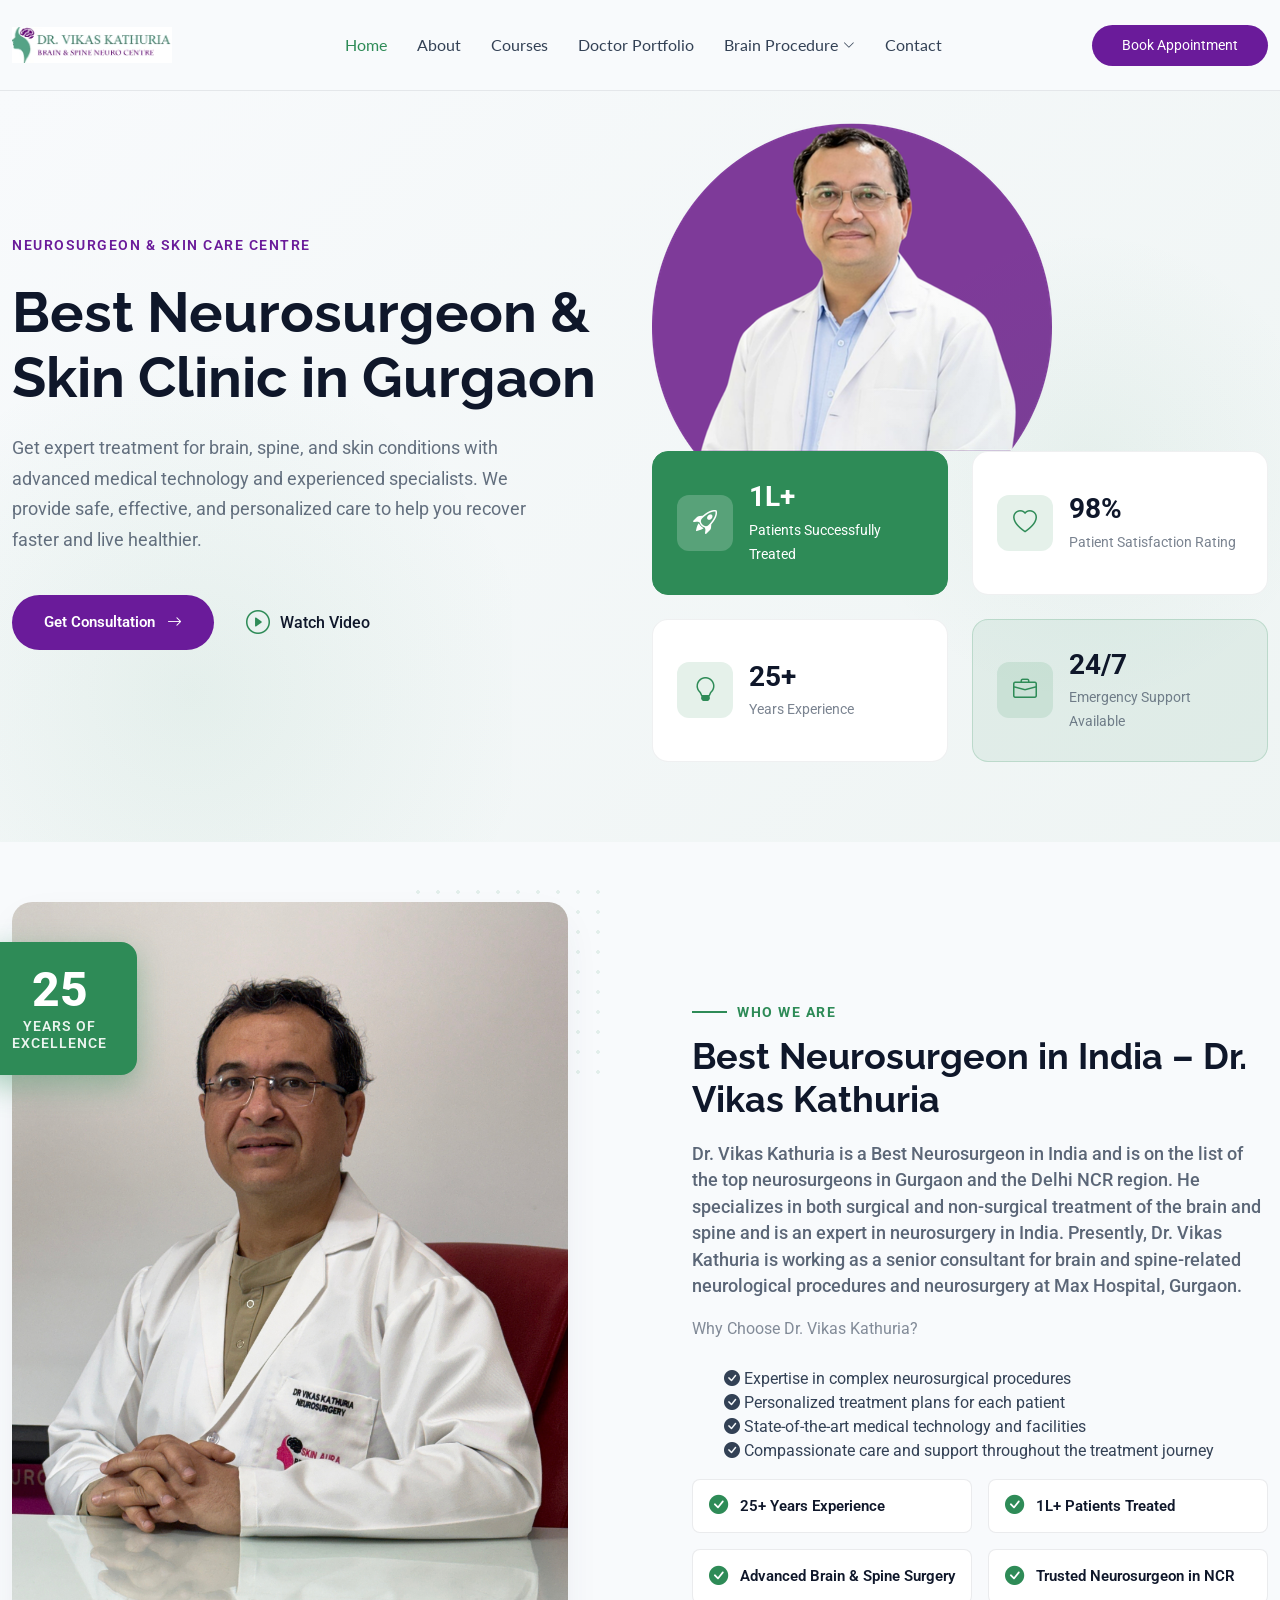
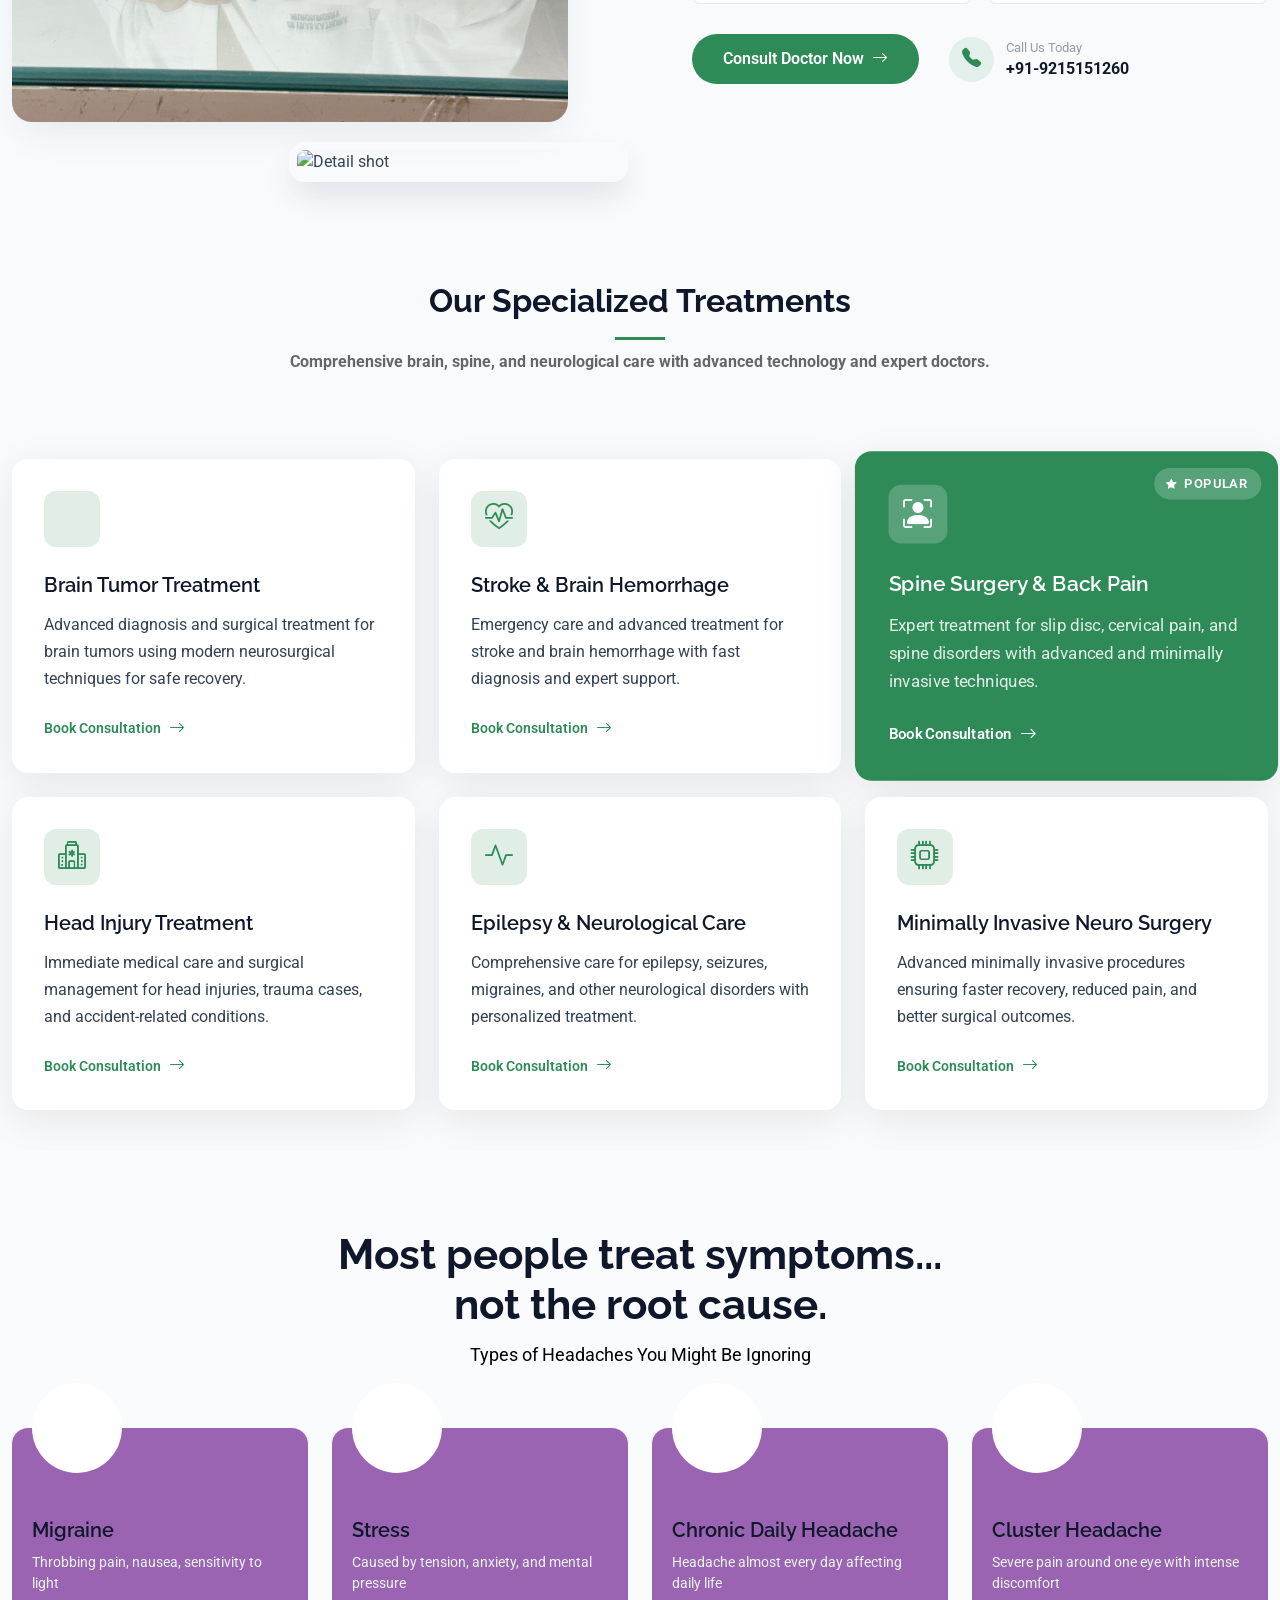
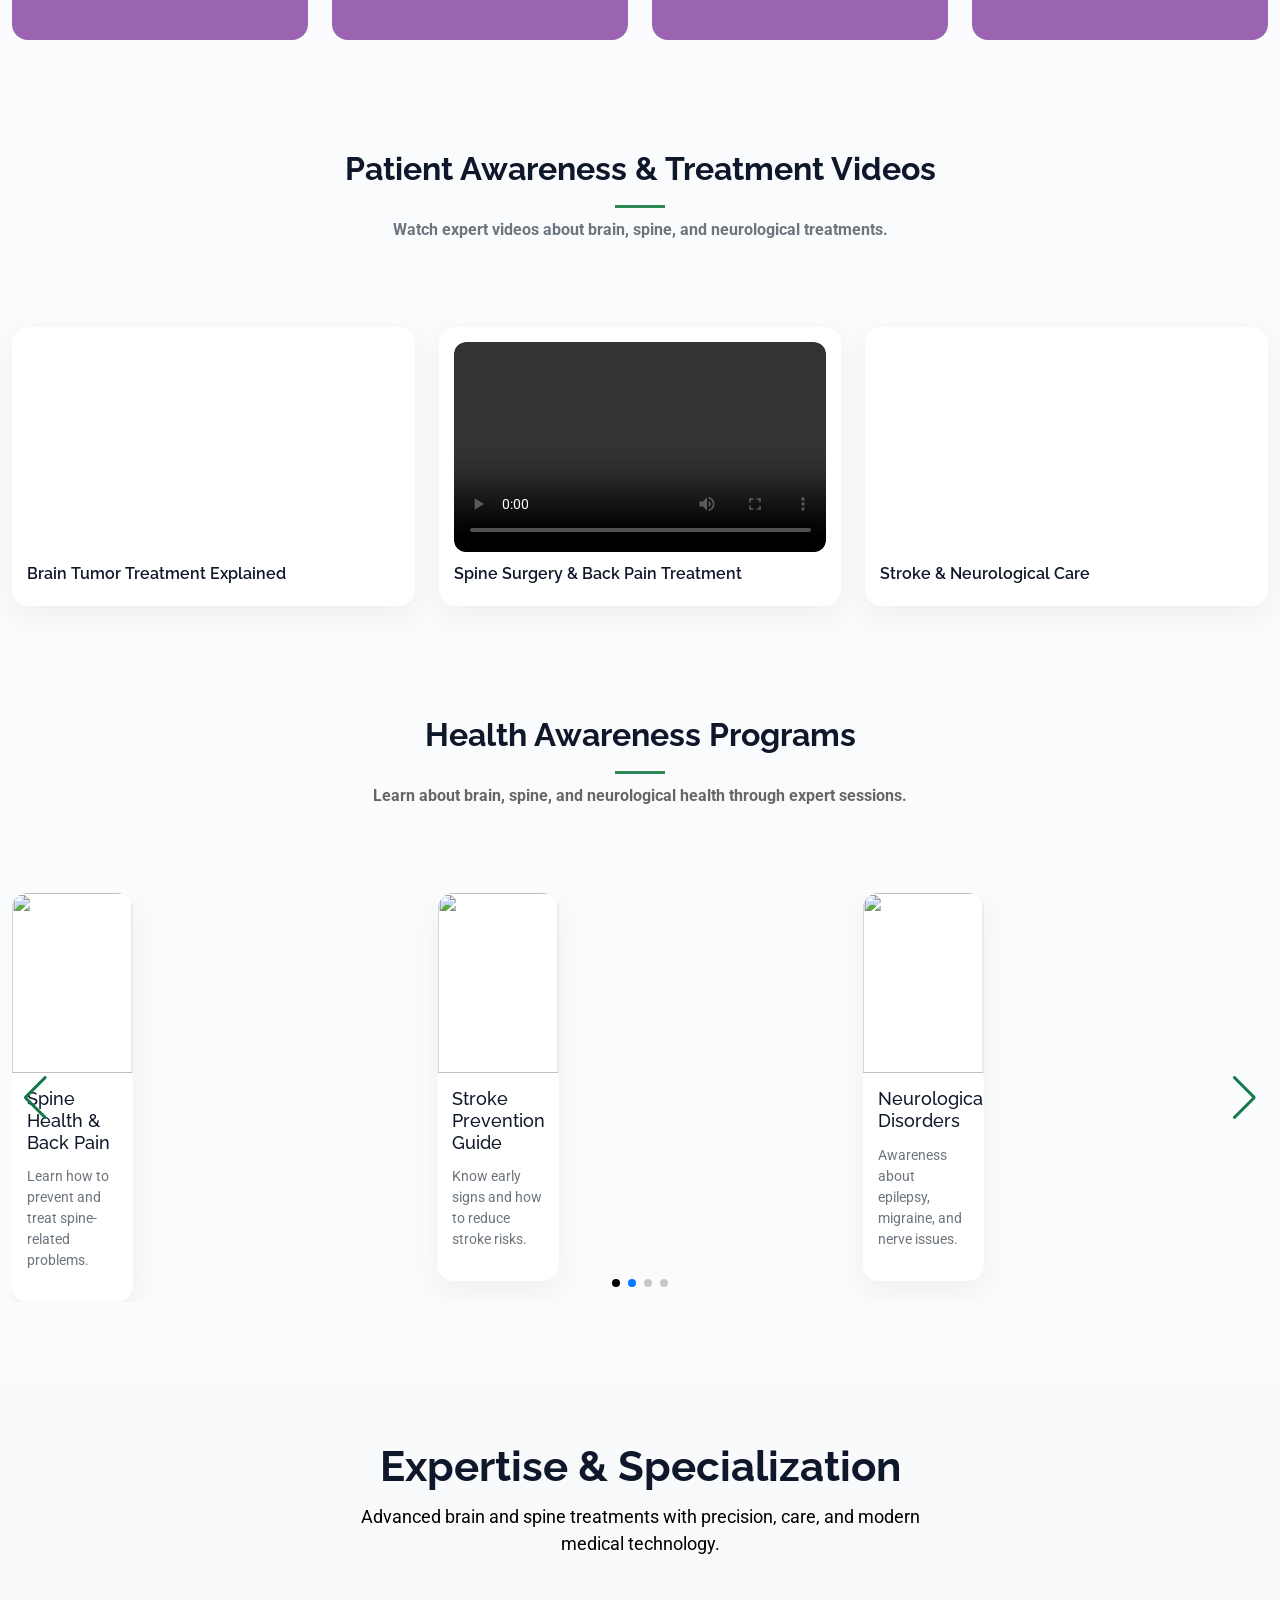
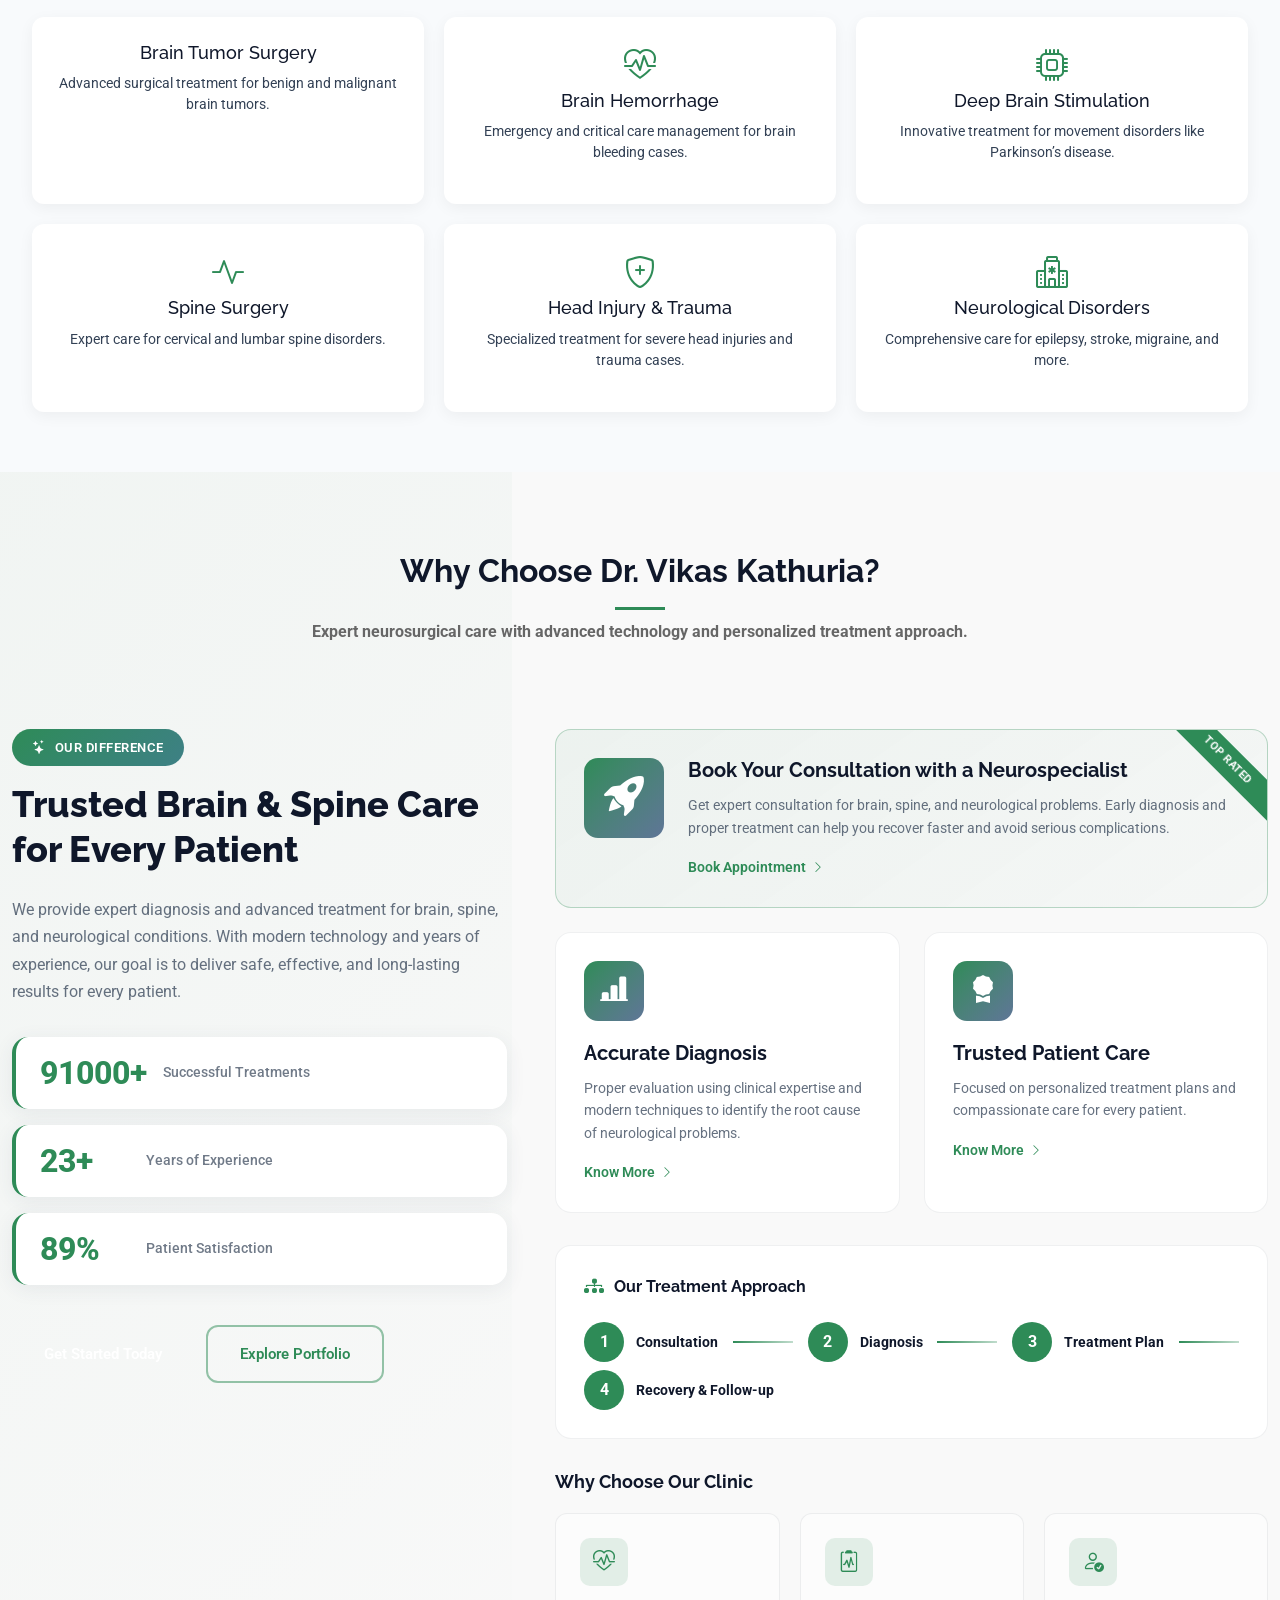
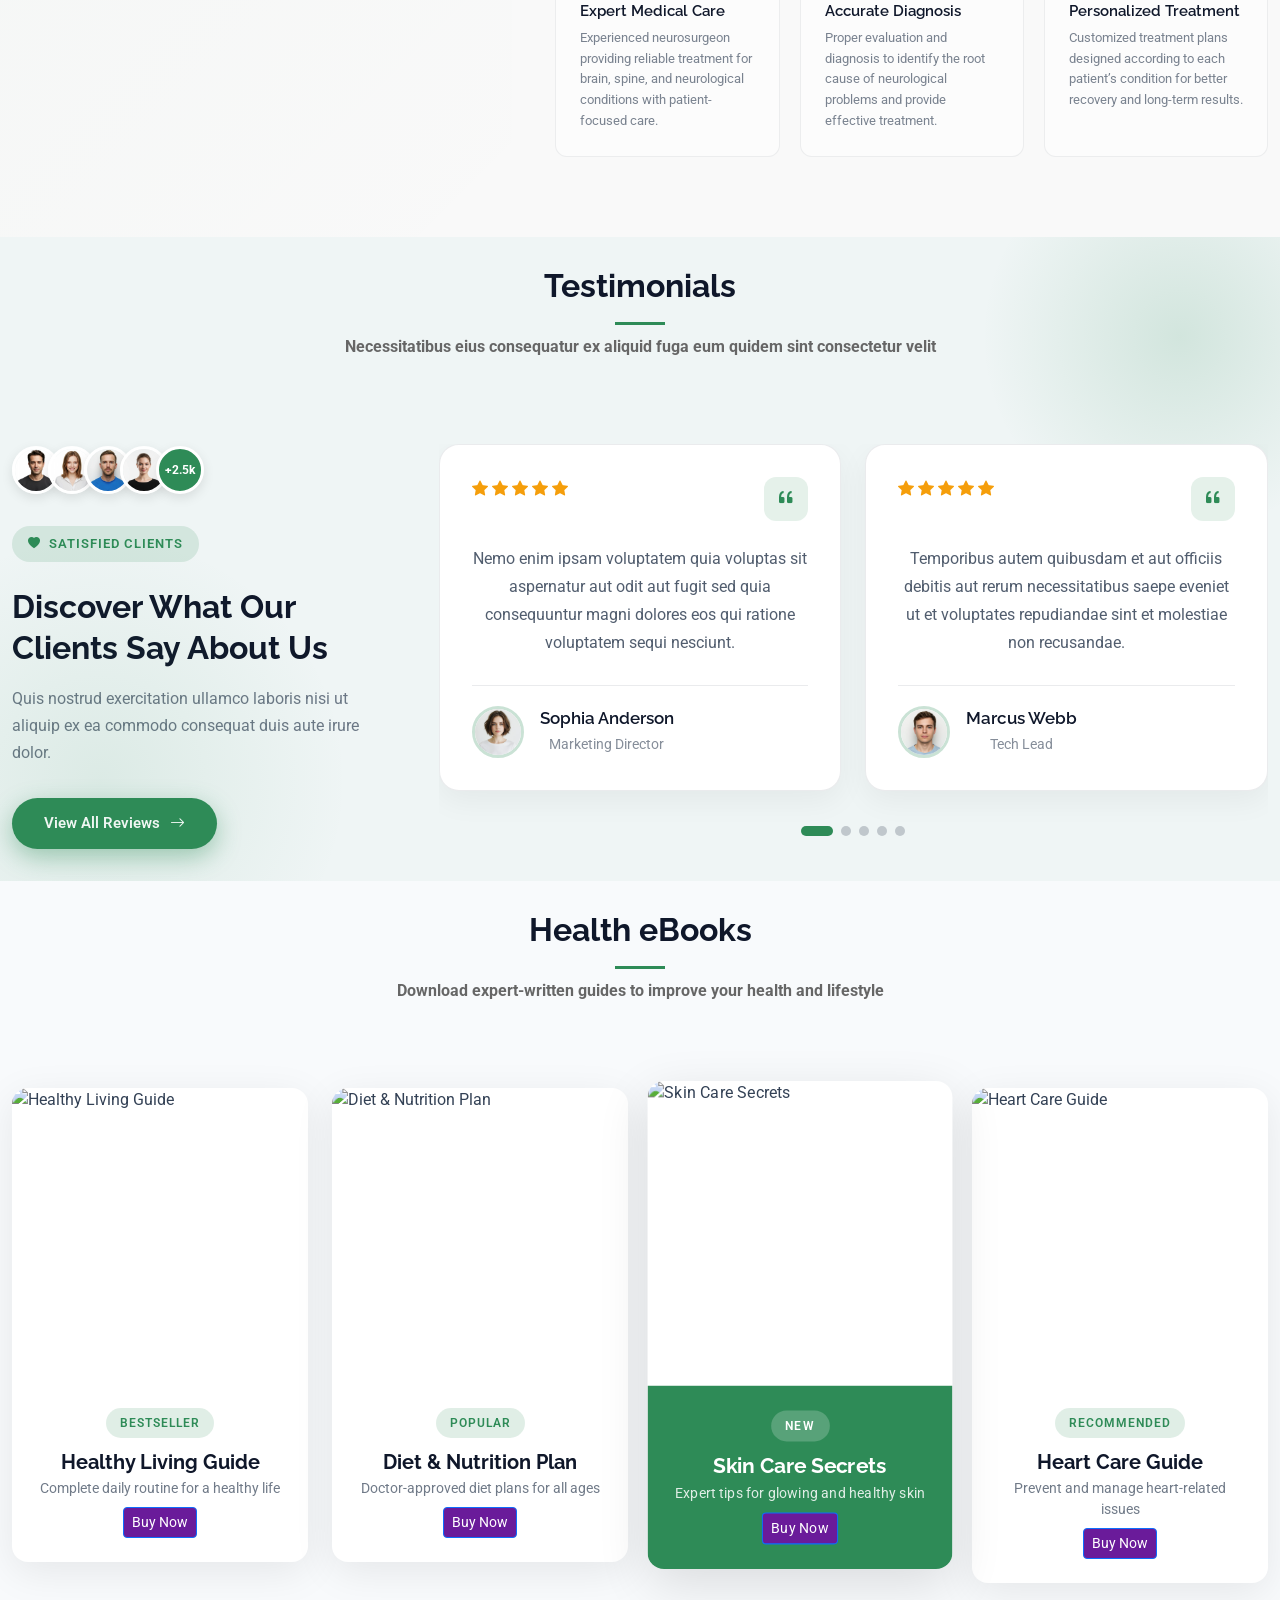
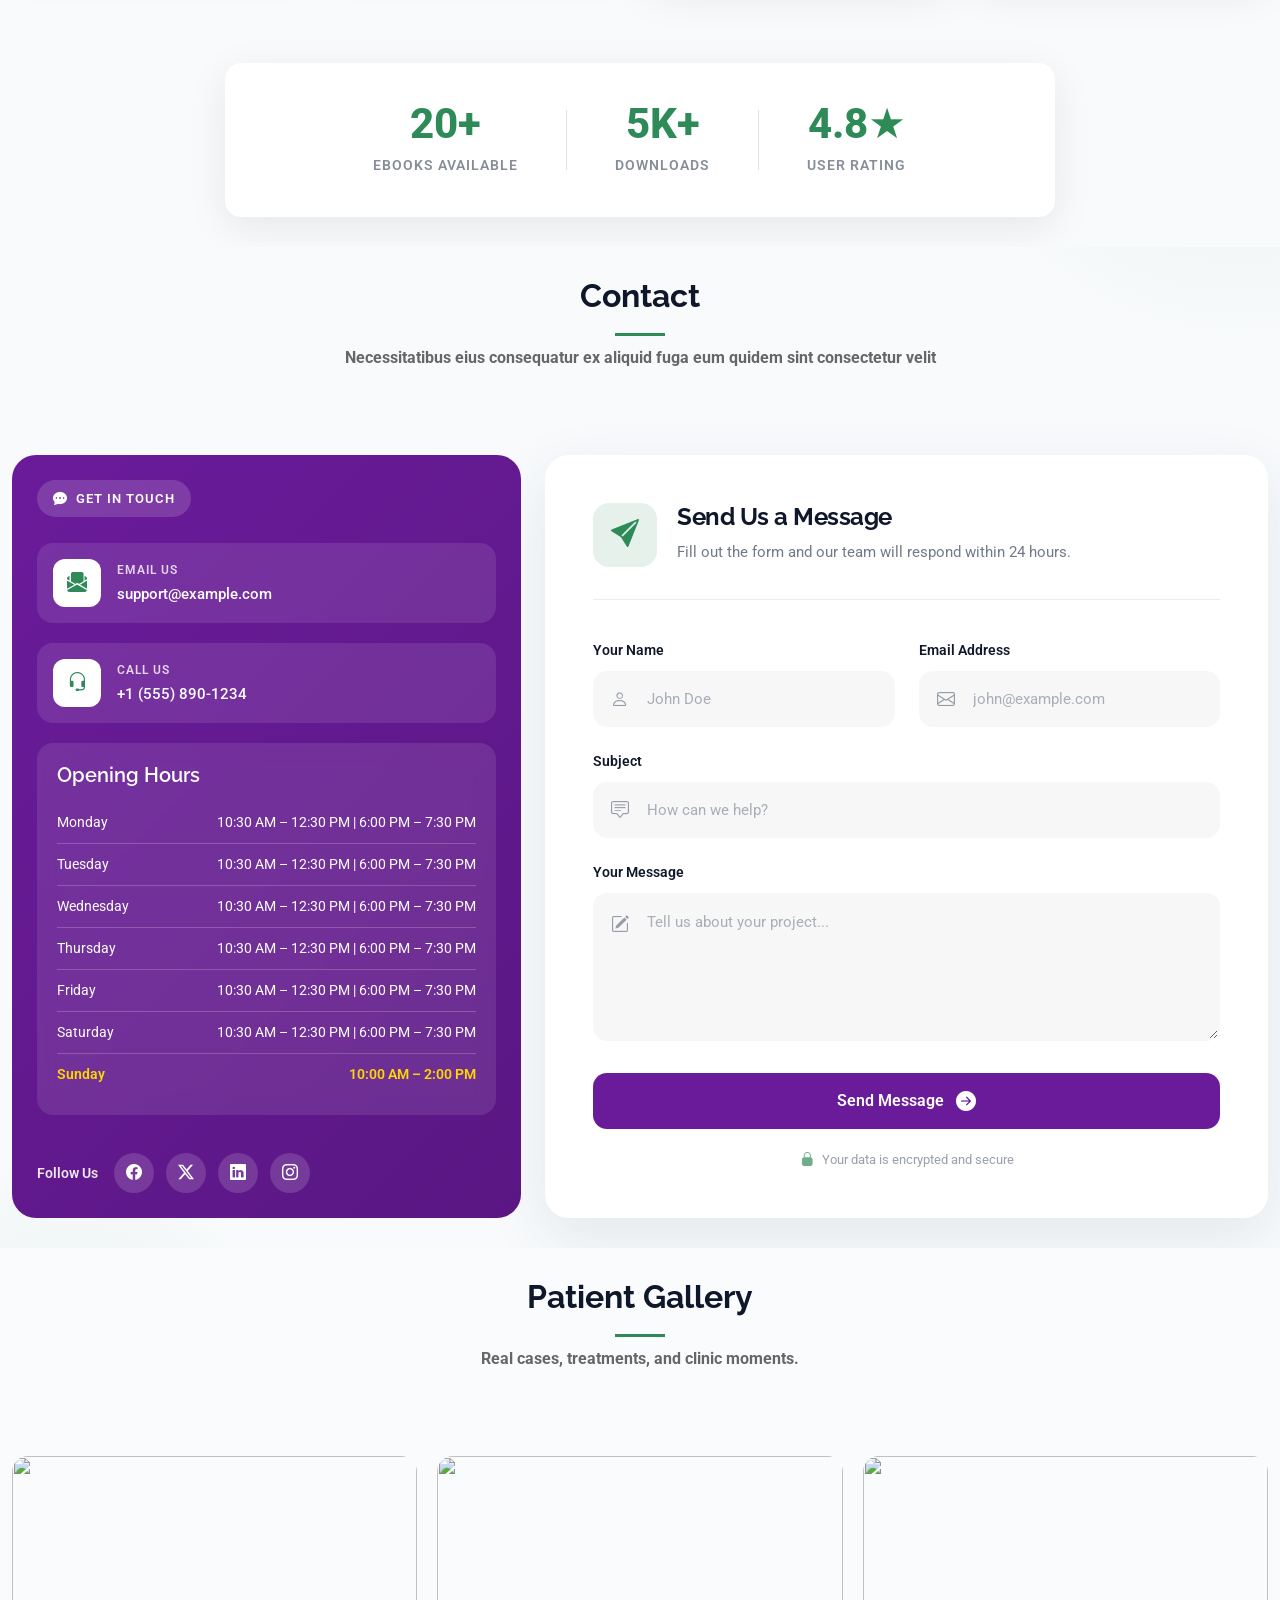
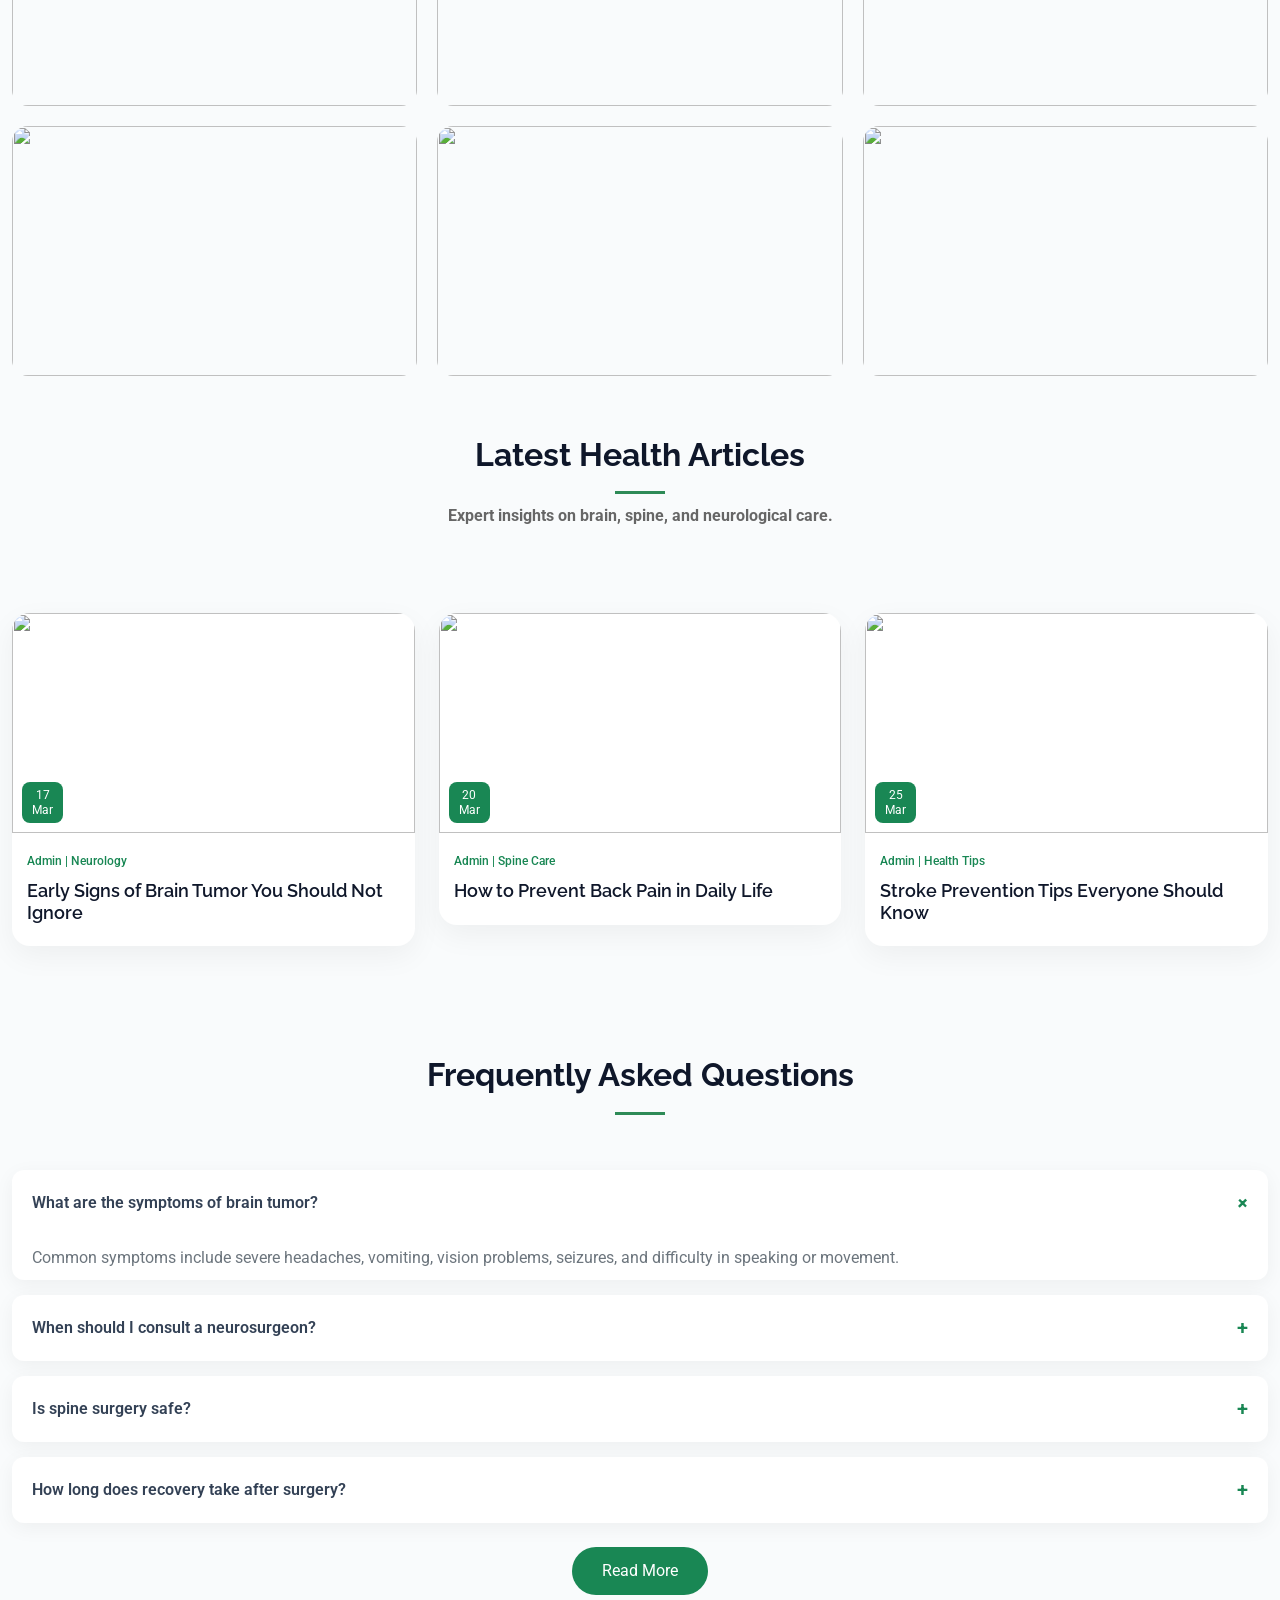
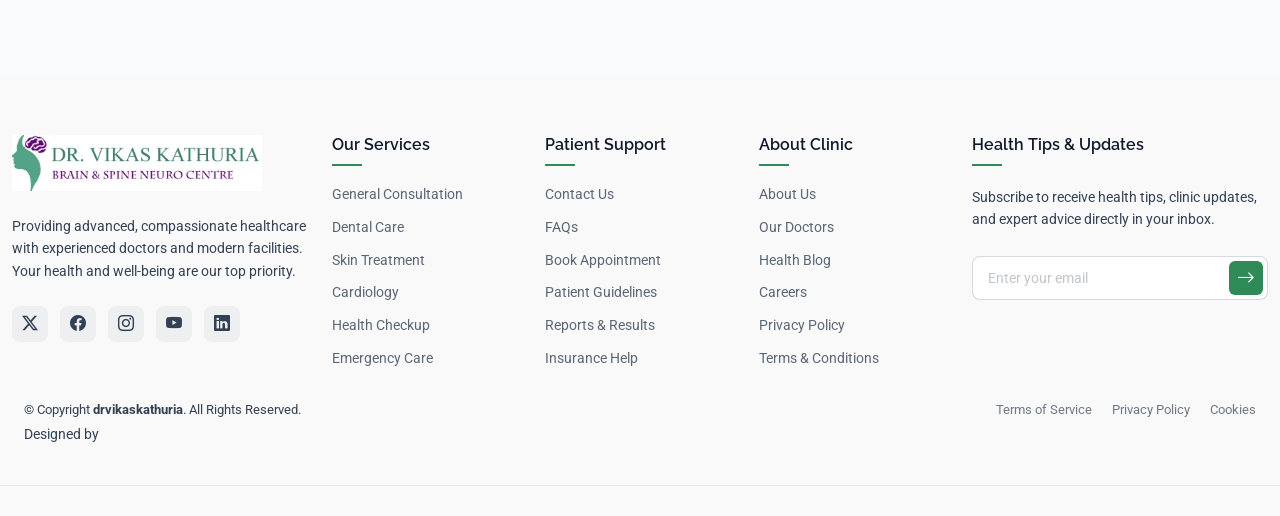
==== commit f0255e24: "fix the to many  code and create section" ====
--- a/index.html
+++ b/index.html
@@ -52,13 +52,12 @@
         <ul>
           <li><a href="#hero" class="active">Home</a></li>
           <li><a href="./about.html">About</a></li>
-          <li><a href="#services">Services</a></li>
-          <li><a href="#portfolio">Portfolio</a></li>
-          <li><a href="#team">Team</a></li>
-          <li class="dropdown"><a href="#"><span>Dropdown</span> <i class="bi bi-chevron-down toggle-dropdown"></i></a>
+          <li><a href="./courses.html">Courses</a></li>
+          <li><a href="./portfolio.html">Doctor Portfolio</a></li>
+          <li class="dropdown"><a href="#"><span>Brain Procedure</span> <i class="bi bi-chevron-down toggle-dropdown"></i></a>
             <ul>
-              <li><a href="#">Dropdown 1</a></li>
-              <li class="dropdown"><a href="#"><span>Deep Dropdown</span> <i
+              <li><a href="./cms.html">Headache Treatment</a></li>
+              <!-- <li class="dropdown"><a href="#"><span>Deep Dropdown</span> <i
                     class="bi bi-chevron-down toggle-dropdown"></i></a>
                 <ul>
                   <li><a href="#">Deep Dropdown 1</a></li>
@@ -70,7 +69,7 @@
               </li>
               <li><a href="#">Dropdown 2</a></li>
               <li><a href="#">Dropdown 3</a></li>
-              <li><a href="#">Dropdown 4</a></li>
+              <li><a href="#">Dropdown 4</a></li> -->
             </ul>
           </li>
           <li><a href="#contact">Contact</a></li>
@@ -1960,6 +1959,61 @@
   <script src="https://cdn.jsdelivr.net/npm/swiper@11/swiper-bundle.min.js"></script>
   <script src="https://cdn.jsdelivr.net/npm/@fancyapps/ui/dist/fancybox.umd.js"></script>
 
+
+  <script>
+
+    // faq
+
+ document.addEventListener("DOMContentLoaded", function () {
+
+  const faqs = document.querySelectorAll(".faq-item");
+  const btn = document.getElementById("faqToggleBtn");
+
+  let showAll = false;
+  const visibleCount = 4; // initially show 4 FAQs
+
+  // 🔹 Hide extra FAQs initially
+  faqs.forEach((item, index) => {
+    if (index >= visibleCount) {
+      item.classList.add("hidden-faq");
+    }
+  });
+
+  // 🔹 Accordion (only one open)
+  faqs.forEach((faq) => {
+    faq.querySelector(".faq-question").addEventListener("click", () => {
+
+      faqs.forEach((item) => {
+        if (item !== faq) {
+          item.classList.remove("active");
+        }
+      });
+
+      faq.classList.toggle("active");
+    });
+  });
+
+  // 🔹 Read More / Less Button
+  btn.addEventListener("click", () => {
+    showAll = !showAll;
+
+    faqs.forEach((item, index) => {
+      if (index >= visibleCount) {
+        if (showAll) {
+          item.classList.remove("hidden-faq");
+        } else {
+          item.classList.add("hidden-faq");
+          item.classList.remove("active"); // close if open
+        }
+      }
+    });
+
+    btn.innerText = showAll ? "Read Less" : "Read More";
+  });
+
+});
+  </script>
+
 </body>
 
 </html>
--- a/assets/css/main.css
+++ b/assets/css/main.css
@@ -7190,4 +7190,554 @@
   font-weight: bold;
 }
 
-/* =================== */+/* =================== */
+
+
+
+
+/* ================ cms section=================== */
+
+
+/* Left container */
+/* ===== MAIN GRID ===== */
+.gallery-row {
+  display: grid;
+  grid-template-columns: 2fr 1fr 1fr;
+  gap: 15px;
+  height: 420px; /* 🔥 KEY FIX */
+}
+
+/* ===== LEFT SIDE ===== */
+.left-side {
+  position: relative;
+  height: 100%;
+  overflow: hidden;
+  border-radius: 16px;
+}
+
+/* VIDEO */
+.gallery-video {
+  width: 100%;
+  height: 100%;
+}
+
+.gallery-video iframe {
+  width: 100%;
+  height: 100%;
+  border-radius: 16px;
+}
+
+/* IMAGE (fallback) */
+.gallery-left img {
+  width: 100%;
+  height: 100%;
+  object-fit: cover;
+  border-radius: 16px;
+}
+
+/* ===== MIDDLE ===== */
+.gallery-middle {
+  display: grid;
+  grid-template-rows: 1fr 1fr;
+  gap: 15px;
+  height: 100%;
+}
+
+.gallery-middle a {
+  height: 100%;
+}
+
+.gallery-middle img {
+  width: 100%;
+  height: 100%;
+  object-fit: cover;
+  border-radius: 16px;
+}
+
+/* ===== RIGHT ===== */
+.right-side {
+  height: 100%;
+}
+
+.gallery-right img {
+  width: 100%;
+  height: 100%;
+  object-fit: cover;
+  border-radius: 16px;
+}
+
+/* ===== HOVER ===== */
+.gallery-img {
+  transition: 0.4s ease;
+}
+
+.gallery-img:hover {
+  transform: scale(1.05);
+}
+
+/* ============================= */
+/* 🔥 TABLET */
+/* ============================= */
+@media (max-width: 992px) {
+  .gallery-row {
+    grid-template-columns: 1fr 1fr;
+    height: auto;
+  }
+
+  .left-side {
+    grid-column: span 2;
+    height: 300px;
+  }
+
+  .right-side {
+    grid-column: span 2;
+    height: 250px;
+  }
+
+  .gallery-middle img {
+    height: 180px;
+  }
+}
+
+/* ============================= */
+/* 📱 MOBILE (IMPORTANT 🔥) */
+/* ============================= */
+@media (max-width: 576px) {
+
+  /* ONLY SHOW VIDEO */
+  .gallery-middle,
+  .right-side {
+    display: none;
+  }
+
+  .gallery-row {
+    grid-template-columns: 1fr;
+    height: auto;
+  }
+
+  .left-side {
+    height: 220px;
+  }
+}
+
+
+/*  */
+
+img {
+  max-width: 100%;
+  height: auto;
+  display: block;
+}
+/* ===== CONTAINER FIX ===== */
+.container {
+  max-width: 1320px;
+}
+
+/* ===== LEFT CONTENT ===== */
+.about_accomadation {
+  font-size: 15px;
+  line-height: 1.7;
+  color: #444;
+}
+
+/* ===== RIGHT SIDE STICKY ===== */
+.sticky-box {
+  position: sticky;
+  top: 90px;
+}
+
+/* ===== BOOKING CARD ===== */
+.right-side-price {
+  border-radius: 16px;
+  padding: 20px;
+}
+
+/* ===== FORM ===== */
+.yacht-input {
+  height: 45px;
+  border-radius: 8px;
+  border: 1px solid #ddd;
+  font-size: 14px;
+}
+
+.yacht-input:focus {
+  border-color: #198754;
+  box-shadow: none;
+}
+
+textarea.yacht-input {
+  height: auto;
+}
+
+/* ===== BUTTON ===== */
+.yacht-btn {
+  background: #198754;
+  border: none;
+  padding: 12px;
+  border-radius: 10px;
+  font-weight: 600;
+  transition: 0.3s;
+}
+
+.yacht-btn:hover {
+  background: #146c43;
+}
+
+/* ===== EXTRA THINGS SECTION ===== */
+.exta_things {
+  margin-top: 40px;
+}
+
+.extra_things_card {
+  display: grid;
+  grid-template-columns: repeat(3, 1fr);
+  gap: 15px;
+}
+
+.extra_card {
+  background: #fff;
+  border-radius: 12px;
+  overflow: hidden;
+  transition: 0.3s;
+  box-shadow: 0 5px 20px rgba(0,0,0,0.05);
+}
+
+.extra_card img {
+  width: 100%;
+  height: 150px;
+  object-fit: cover;
+}
+
+.extra_card_body {
+  padding: 10px;
+  text-align: center;
+}
+
+.extra_adon_heading {
+  font-size: 14px;
+  font-weight: 600;
+  margin: 0;
+}
+
+.extra_card:hover {
+  transform: translateY(-5px);
+}
+
+/* ===== TABS SECTION ===== */
+.modern-card {
+  background: #fff;
+  border-radius: 16px;
+  padding: 20px;
+  margin-top: 20px;
+}
+
+.section-title {
+  font-weight: 600;
+  margin-bottom: 15px;
+}
+
+/* Tabs */
+.tabs input {
+  display: none;
+}
+
+.tabs label {
+  padding: 10px 15px;
+  background: #f1f1f1;
+  border-radius: 8px;
+  cursor: pointer;
+  margin-right: 5px;
+  font-size: 14px;
+}
+
+.tabs input:checked + label {
+  background: #198754;
+  color: #fff;
+}
+
+.tab-content {
+  display: none;
+  margin-top: 15px;
+}
+
+#tab1:checked ~ .tab-content:nth-of-type(1),
+#tab3:checked ~ .tab-content:nth-of-type(2),
+#tab4:checked ~ .tab-content:nth-of-type(3) {
+  display: block;
+}
+
+/* ===== TABLE RESPONSIVE ===== */
+.table {
+  overflow-x: auto;
+}
+
+/* ===== MOBILE RESPONSIVE ===== */
+@media (max-width: 992px) {
+  .extra_things_card {
+    grid-template-columns: repeat(2, 1fr);
+  }
+
+  .sticky-box {
+    position: static;
+  }
+}
+
+@media (max-width: 576px) {
+  .extra_things_card {
+    grid-template-columns: 1fr;
+  }
+
+  h1 {
+    font-size: 22px;
+  }
+
+  .right-side-price {
+    padding: 15px;
+  }
+}
+
+
+/* testimonial */
+
+.testimonial-section {
+  padding: 80px 0;
+  background: #f9fbfc;
+}
+
+.section-title {
+  font-weight: 700;
+}
+
+/* Card */
+.testimonial-card {
+  background: #fff;
+  padding: 30px 20px;
+  border-radius: 20px;
+  text-align: center;
+  box-shadow: 0 10px 30px rgba(0,0,0,0.05);
+  transition: 0.3s;
+  height: 100%;
+}
+
+.testimonial-card.active {
+  border: 2px solid #5aa382;
+}
+
+/* Image */
+.user-img {
+  width: 70px;
+  height: 70px;
+  border-radius: 50%;
+  margin-bottom: 10px;
+}
+
+/* Text */
+.testimonial-card p {
+  font-size: 14px;
+  color: #555;
+  margin: 15px 0;
+  line-height: 1.6;
+}
+
+/* Footer */
+.testimonial-footer {
+  display: flex;
+  justify-content: space-between;
+  font-size: 13px;
+  color: #888;
+  border-top: 1px solid #eee;
+  padding-top: 10px;
+}
+
+/* Rating */
+.rating {
+  color: #f4b400;
+}
+
+/* Swiper */
+.swiper {
+  padding-bottom: 40px;
+}
+
+.swiper-pagination-bullet {
+  background: #ccc;
+  opacity: 1;
+}
+
+.swiper-pagination-bullet-active {
+  background: #5aa382;
+}
+
+
+/* faq */
+
+.faq-section {
+  padding: 80px 0;
+  background: #f9fbfc;
+}
+
+.section-title h2 {
+  font-weight: 700;
+  margin-bottom: 10px;
+}
+
+.section-title p {
+  color: #666;
+  margin-bottom: 40px;
+}
+
+/* FAQ */
+.faq-item {
+  background: #fff;
+  border-radius: 12px;
+  margin-bottom: 15px;
+  overflow: hidden;
+  box-shadow: 0 5px 20px rgba(0,0,0,0.05);
+}
+
+.faq-question {
+  padding: 18px 20px;
+  cursor: pointer;
+  font-weight: 600;
+  display: flex;
+  justify-content: space-between;
+}
+
+.faq-answer {
+  max-height: 0;
+  overflow: hidden;
+  transition: 0.4s;
+  padding: 0 20px;
+}
+
+.faq-item.active .faq-answer {
+  max-height: 500px;
+  padding: 10px 20px;
+}
+
+.icon {
+  color: #198754;
+}
+
+/* Mobile */
+@media (max-width: 768px) {
+  .faq-question {
+    font-size: 14px;
+  }
+}
+/* ========= cms end============ */
+
+
+
+/*  course section listing page */
+
+/* SECTION */
+.course-section {
+  padding: 80px 0;
+  background: #f9fbfc;
+}
+
+/* FLEX WRAPPER */
+.course-wrapper {
+  display: flex;
+  flex-wrap: wrap;
+  gap: 20px;
+}
+
+/* CARD */
+.course-card {
+  width: calc(33.33% - 14px);
+  background: #fff;
+  border-radius: 16px;
+  overflow: hidden;
+  box-shadow: 0 10px 30px rgba(0,0,0,0.05);
+  transition: 0.3s;
+}
+
+.course-card:hover {
+  transform: translateY(-5px);
+}
+
+/* IMAGE */
+.course-img {
+  position: relative;
+}
+
+.course-img img {
+  width: 100%;
+  height: 220px;
+  object-fit: cover;
+}
+
+/* PRICE TAG */
+.course-price {
+  position: absolute;
+  bottom: 10px;
+  right: 10px;
+  background: #198754;
+  color: #fff;
+  padding: 6px 12px;
+  border-radius: 20px;
+  font-size: 13px;
+}
+
+/* BODY */
+.course-body {
+  padding: 15px;
+}
+
+.course-body h4 {
+  font-size: 18px;
+  margin-bottom: 10px;
+}
+
+/* INFO */
+.course-info {
+  display: flex;
+  justify-content: space-between;
+  font-size: 13px;
+  color: #666;
+  margin-bottom: 10px;
+}
+
+/* TEXT */
+.course-body p {
+  font-size: 14px;
+  color: #555;
+}
+
+/* BUTTON */
+.course-btn {
+  display: inline-block;
+  margin-top: 10px;
+  background: #198754;
+  color: #fff;
+  padding: 8px 15px;
+  border-radius: 8px;
+  font-size: 14px;
+  text-decoration: none;
+}
+
+.course-btn:hover {
+  background: #146c43;
+}
+
+/* ============================= */
+/* 📱 TABLET */
+/* ============================= */
+@media (max-width: 992px) {
+  .course-card {
+    width: calc(50% - 10px);
+  }
+}
+
+/* ============================= */
+/* 📱 MOBILE */
+/* ============================= */
+@media (max-width: 576px) {
+  .course-card {
+    width: 100%;
+  }
+}
+
+/*  */
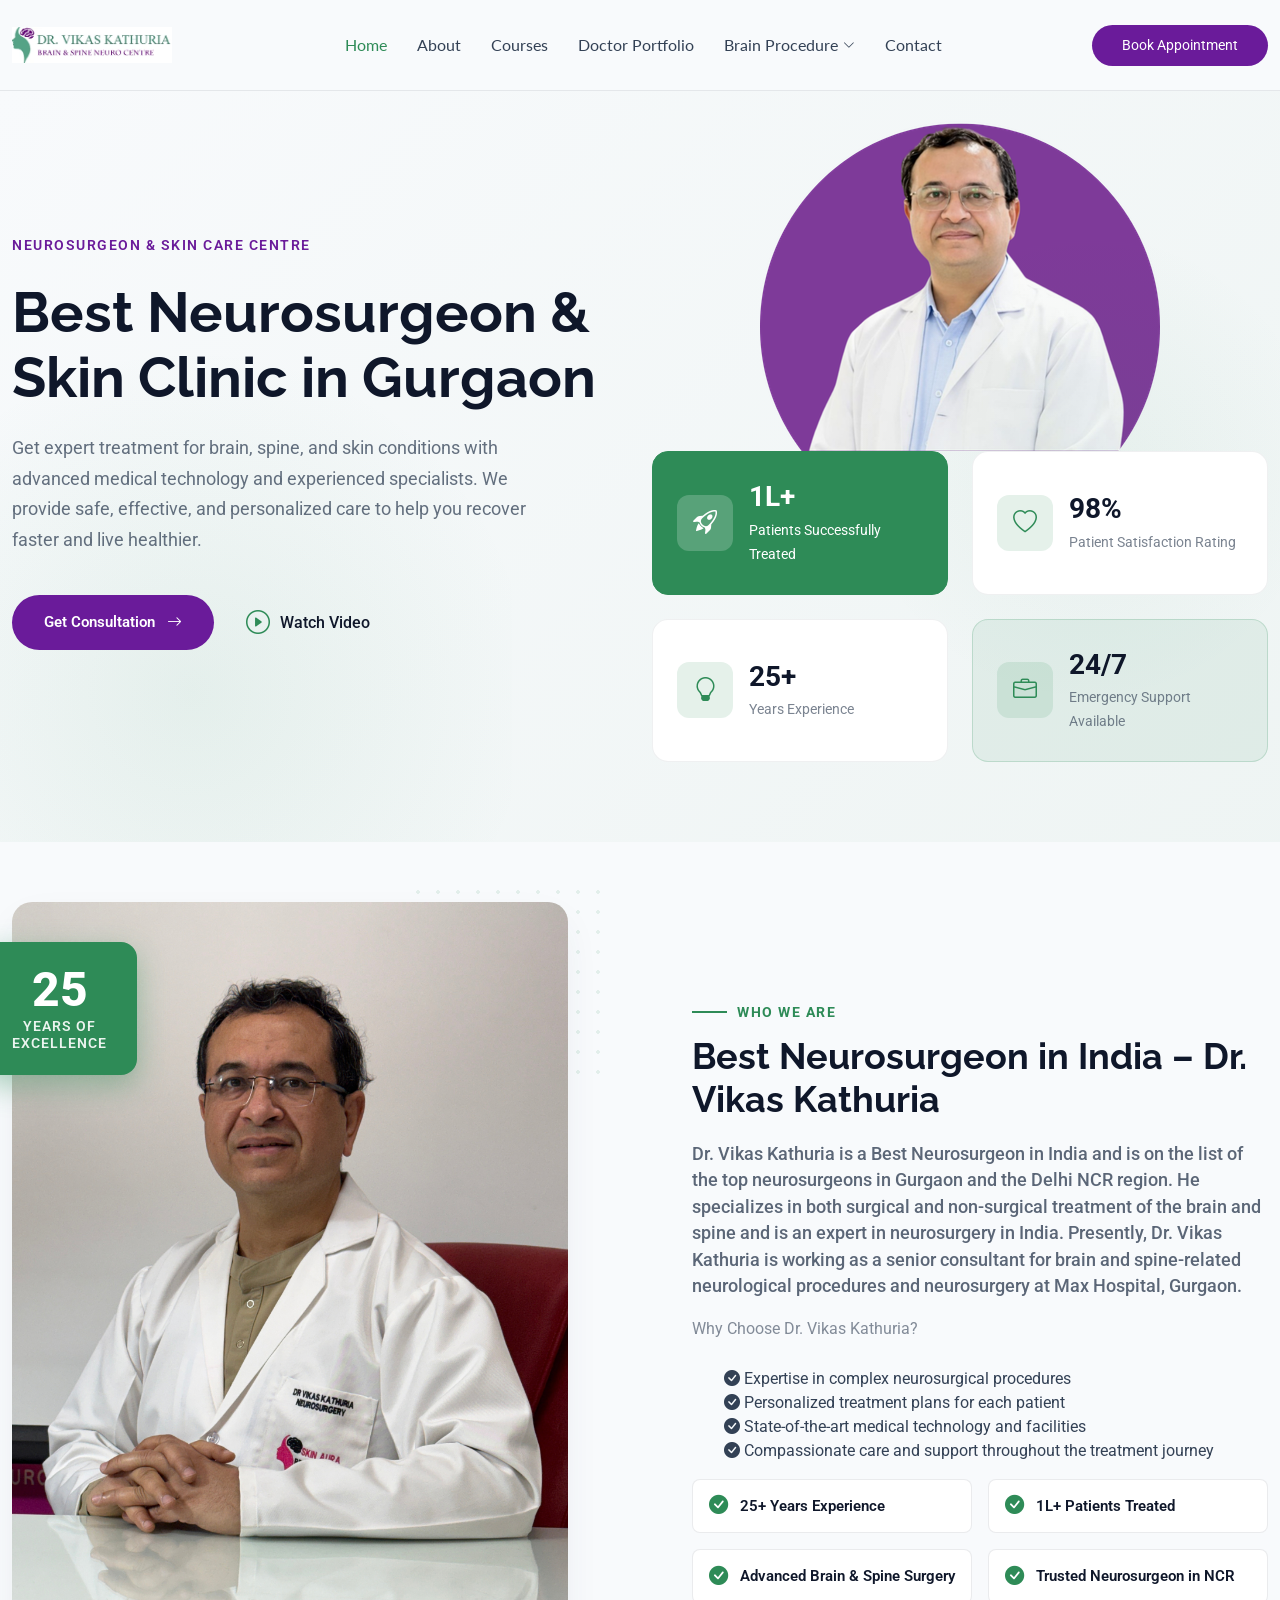
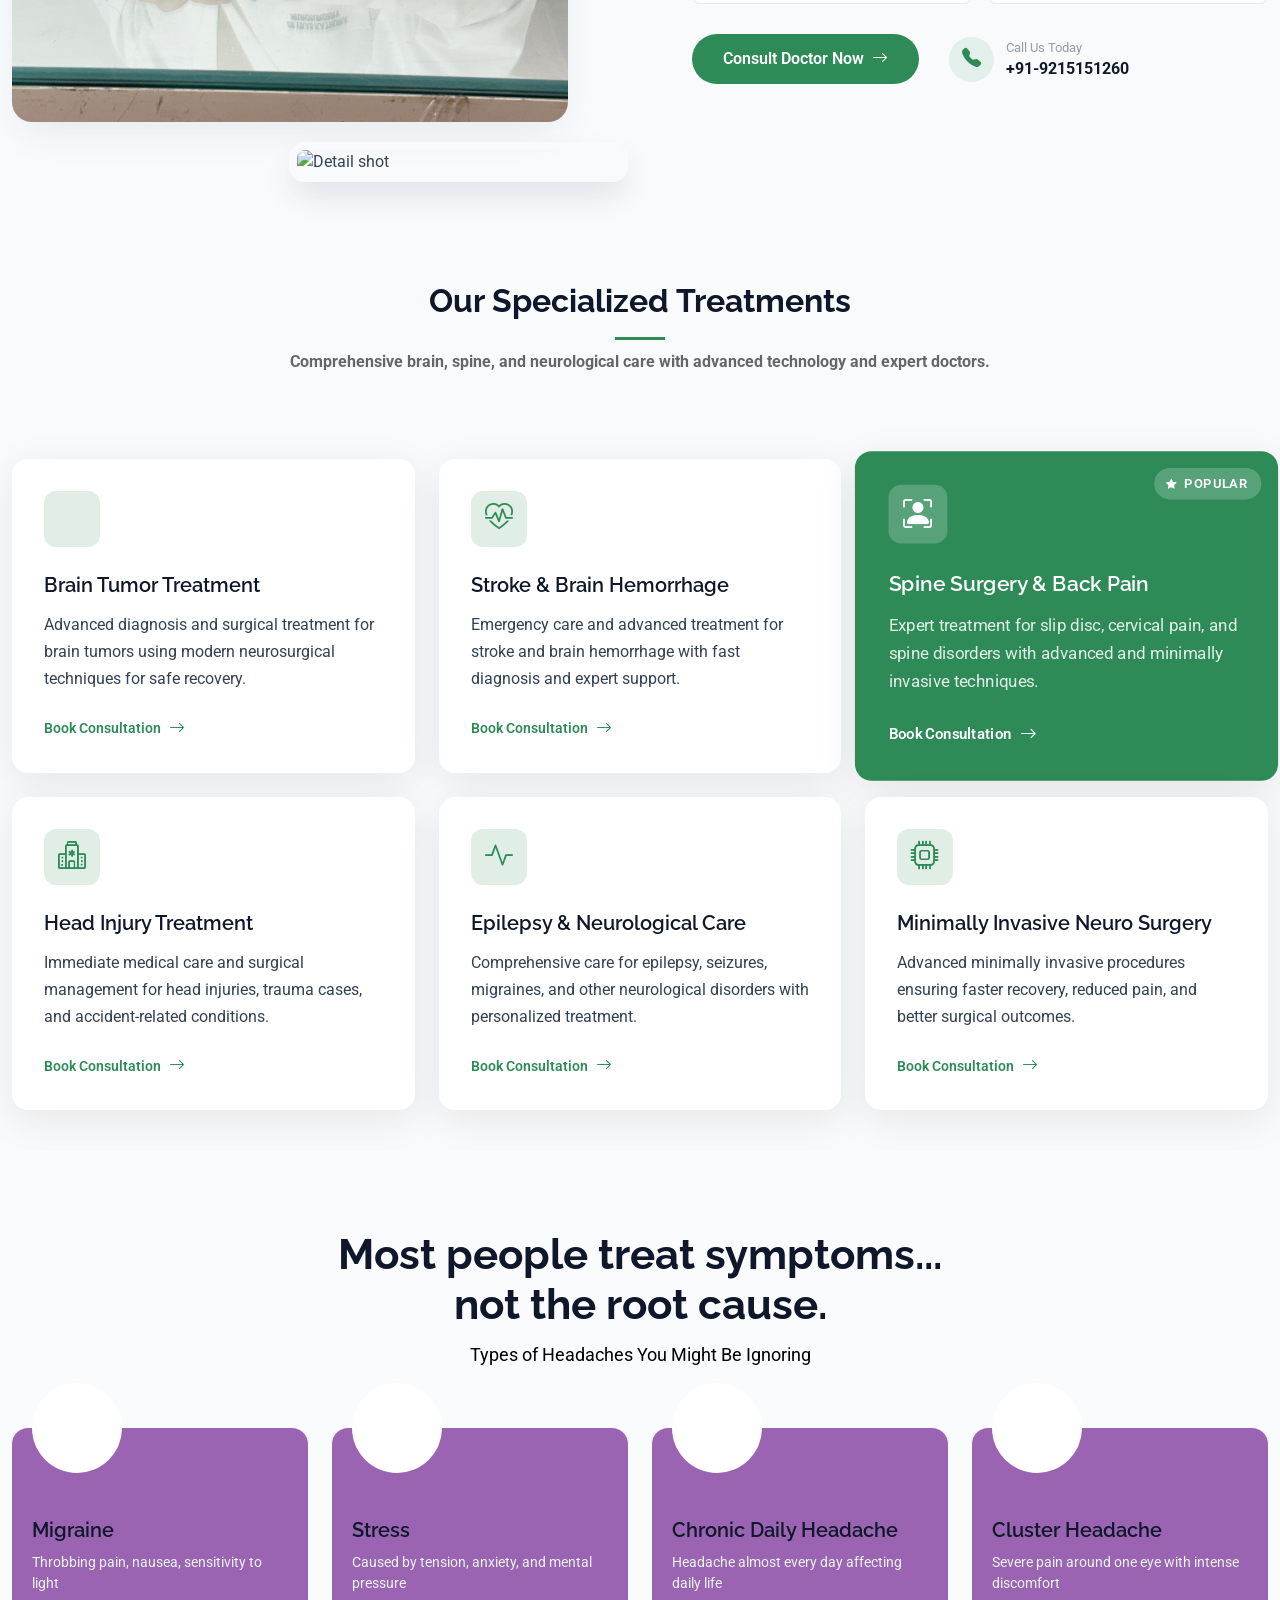
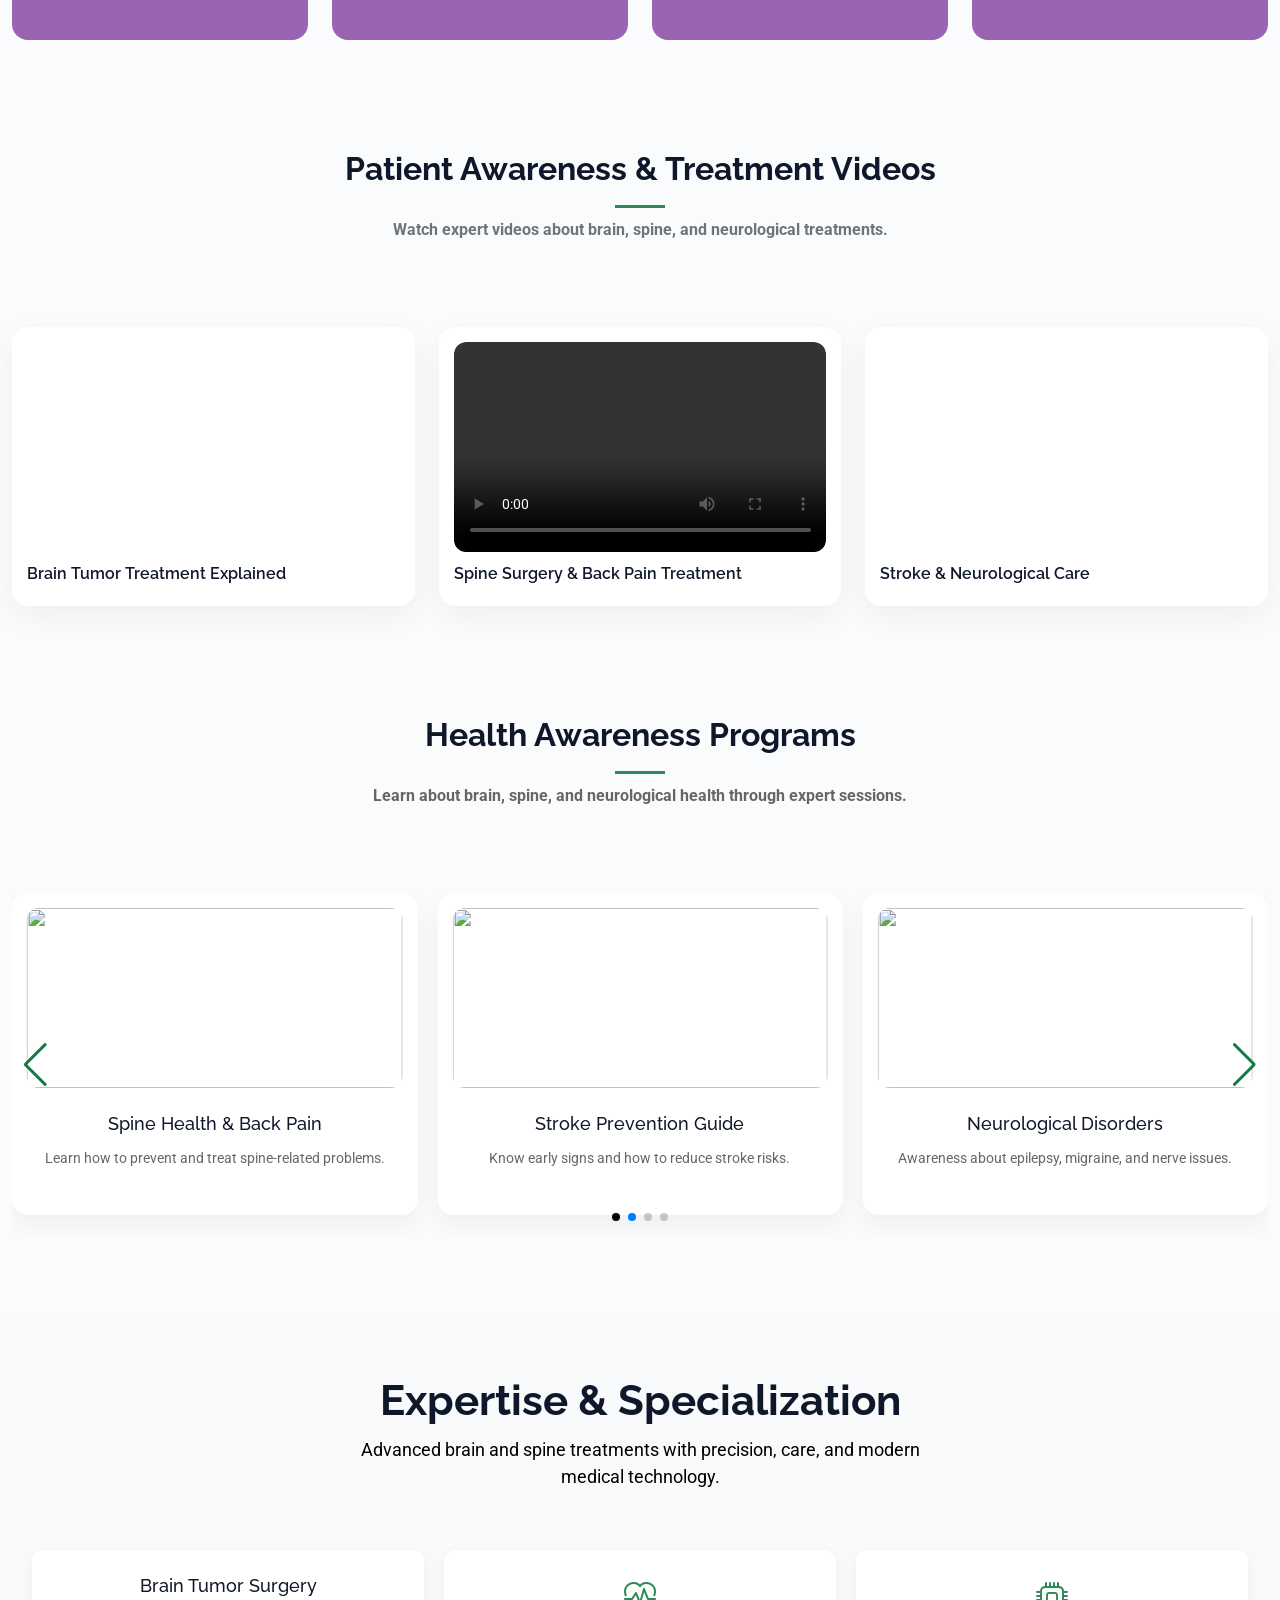
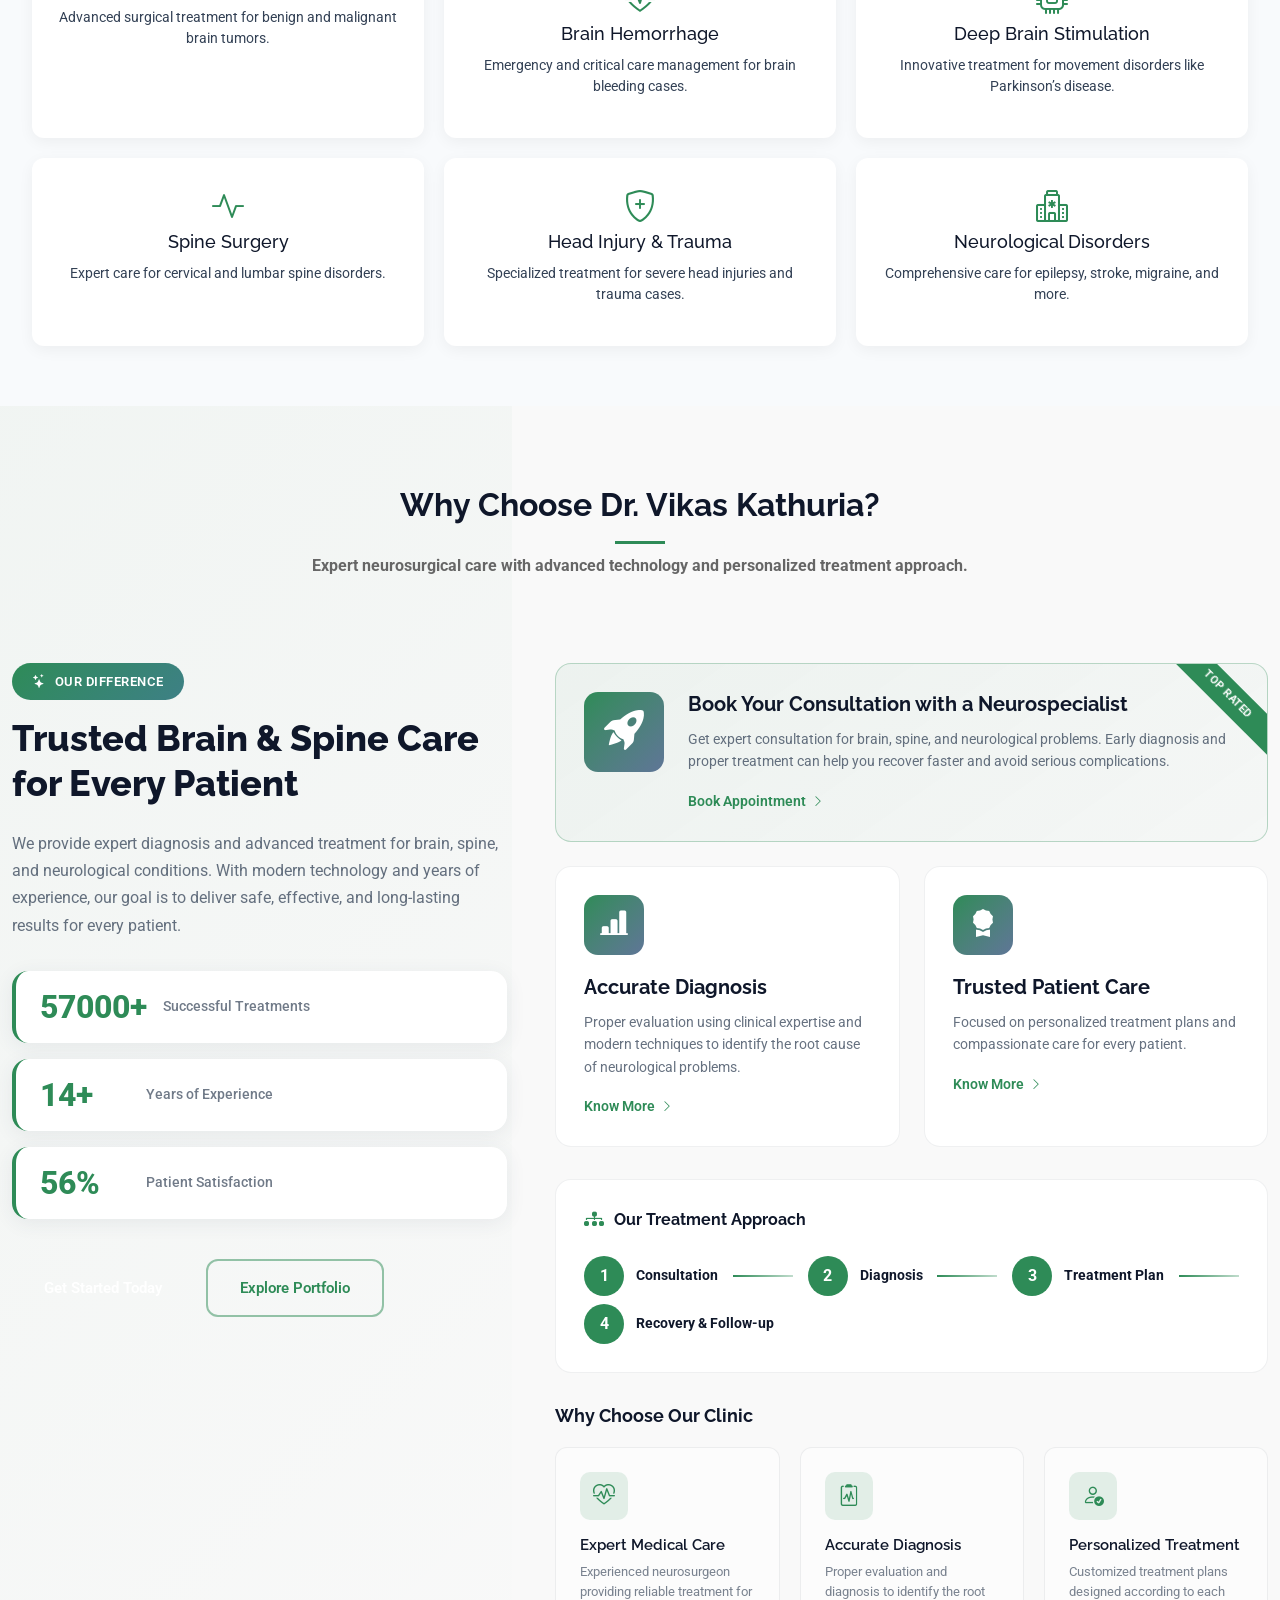
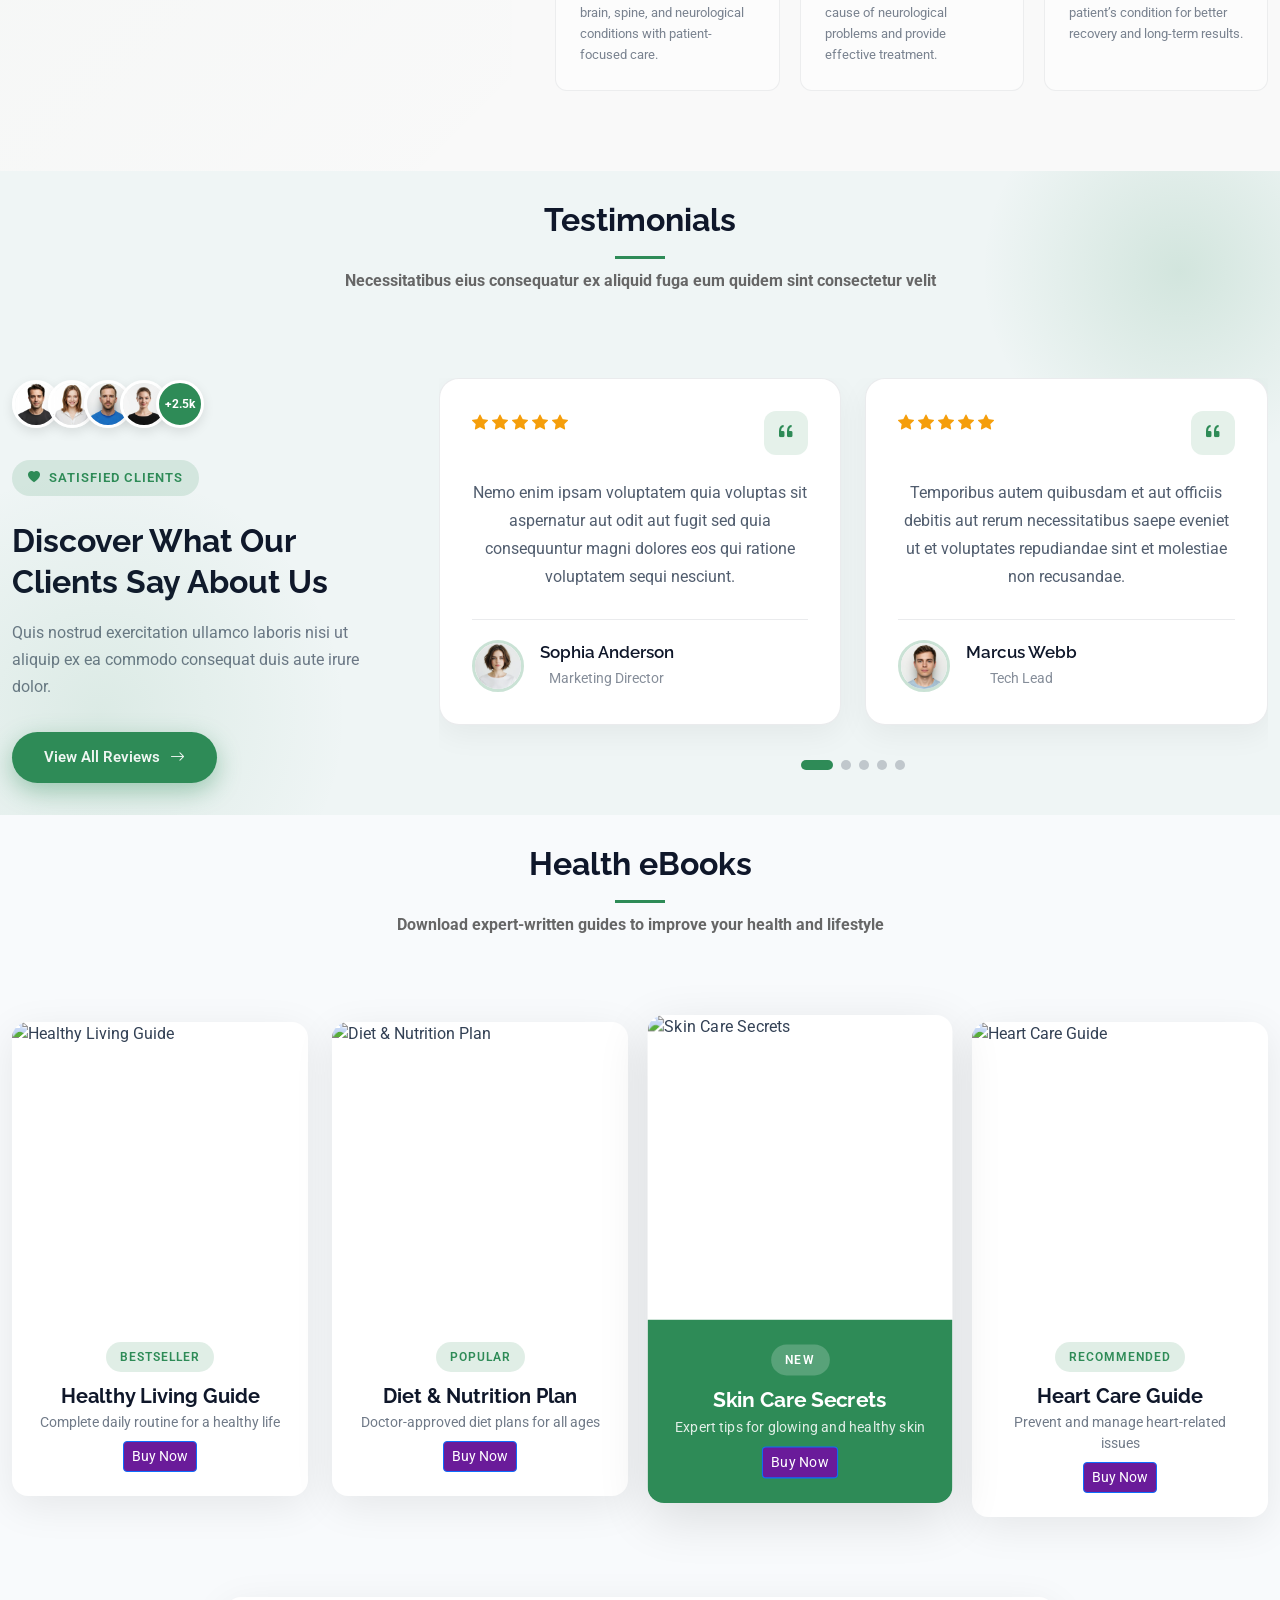
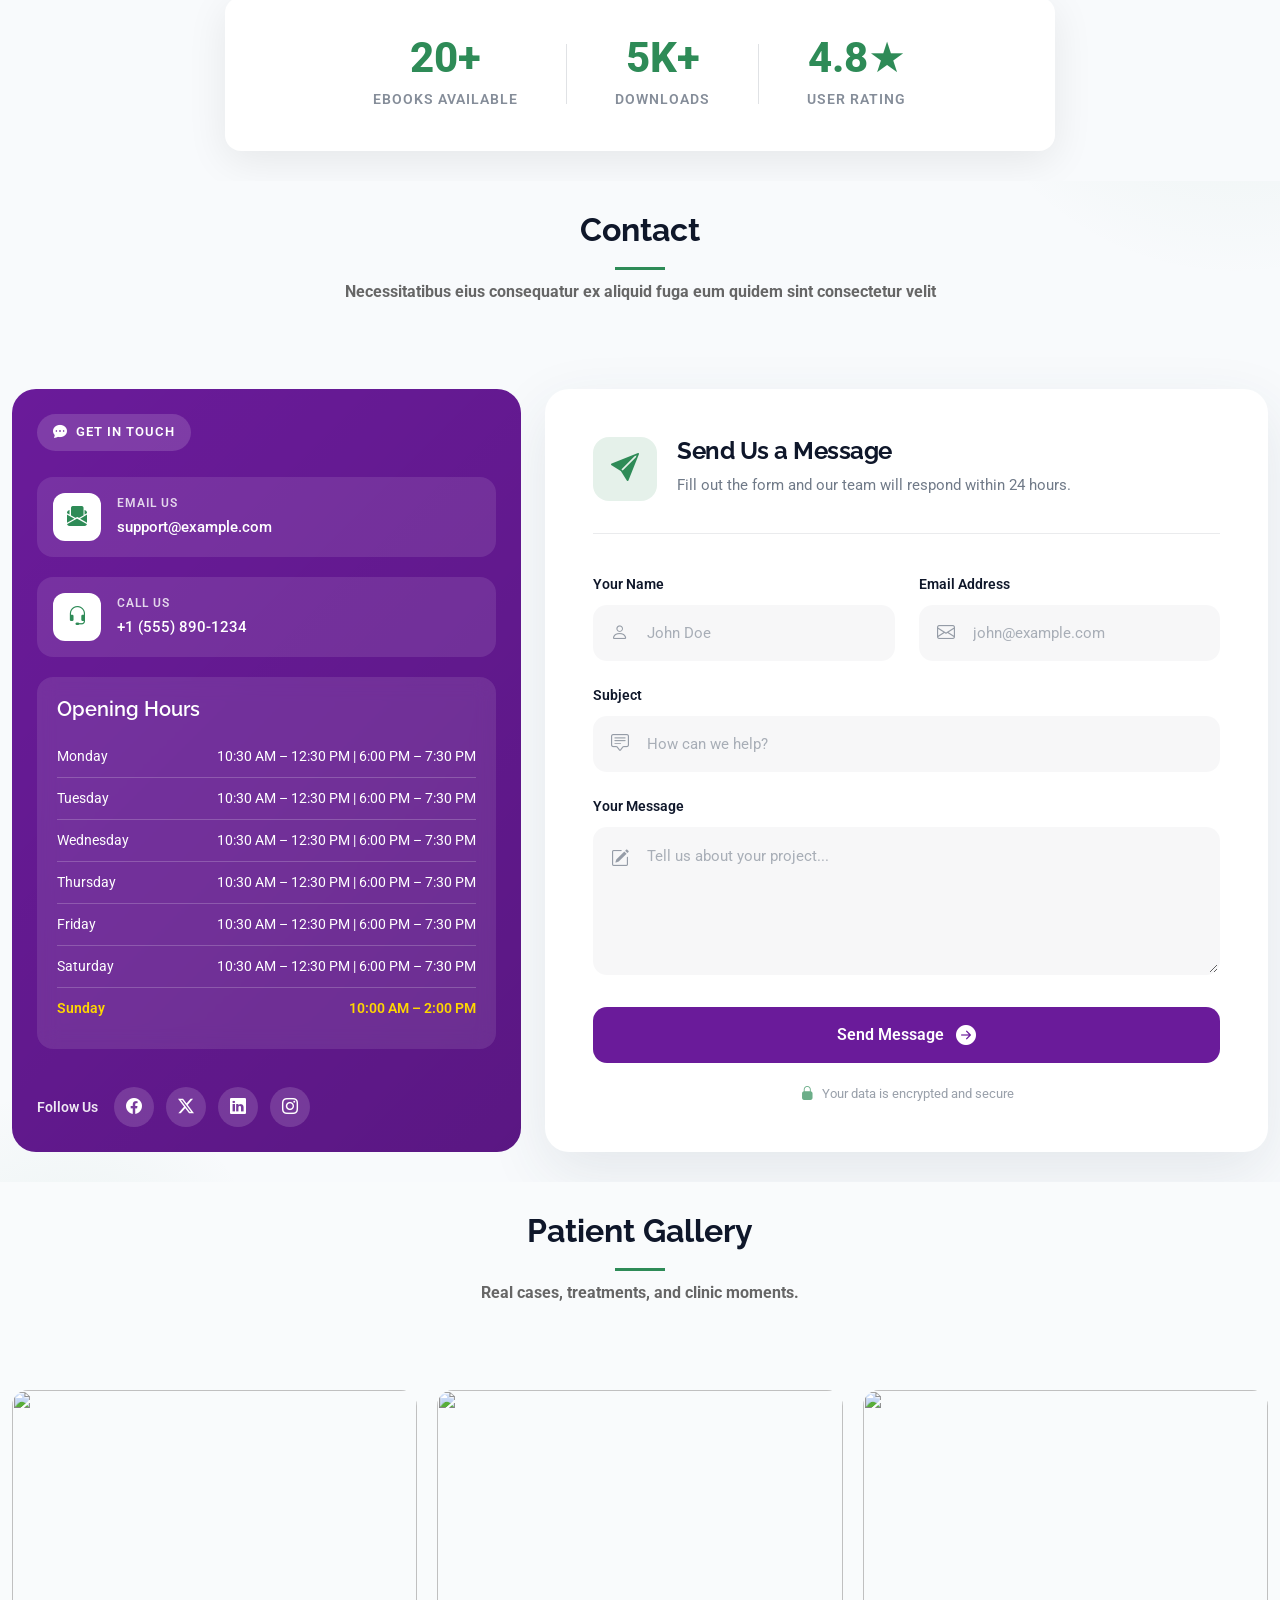
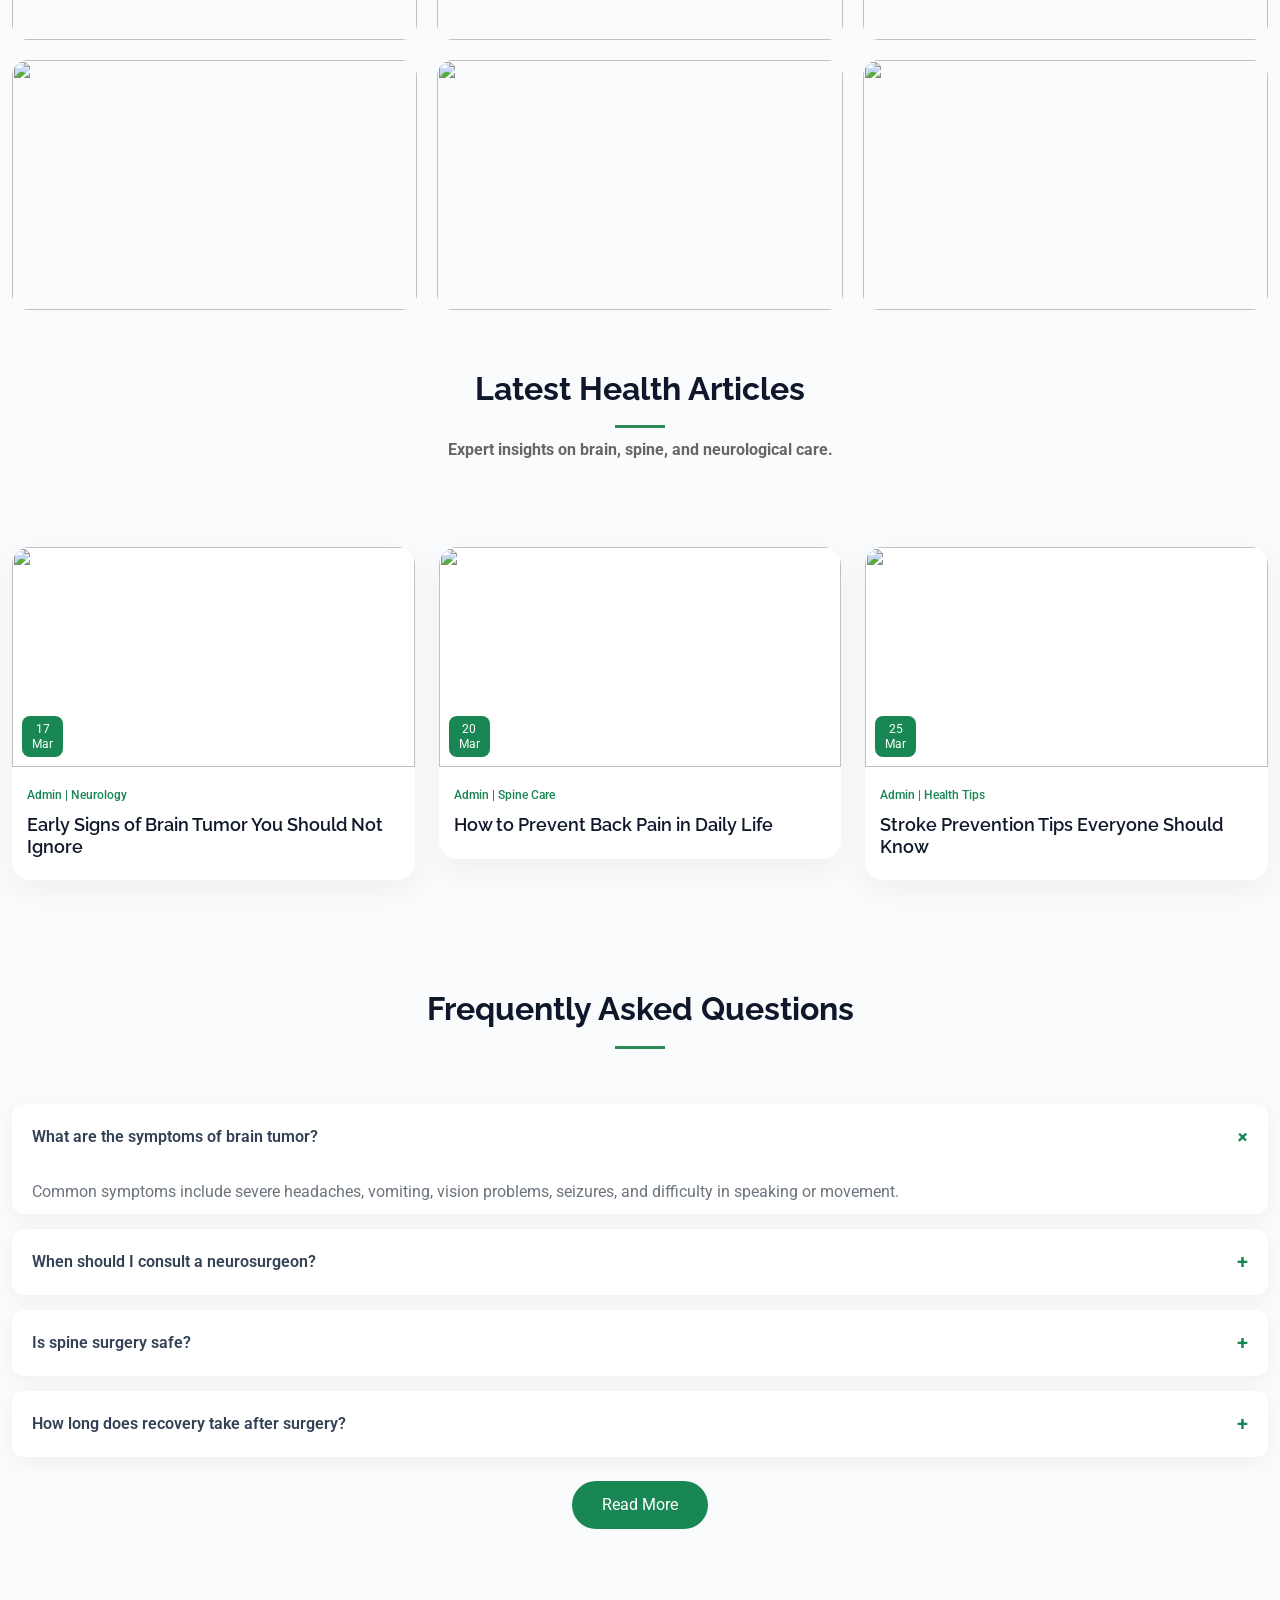
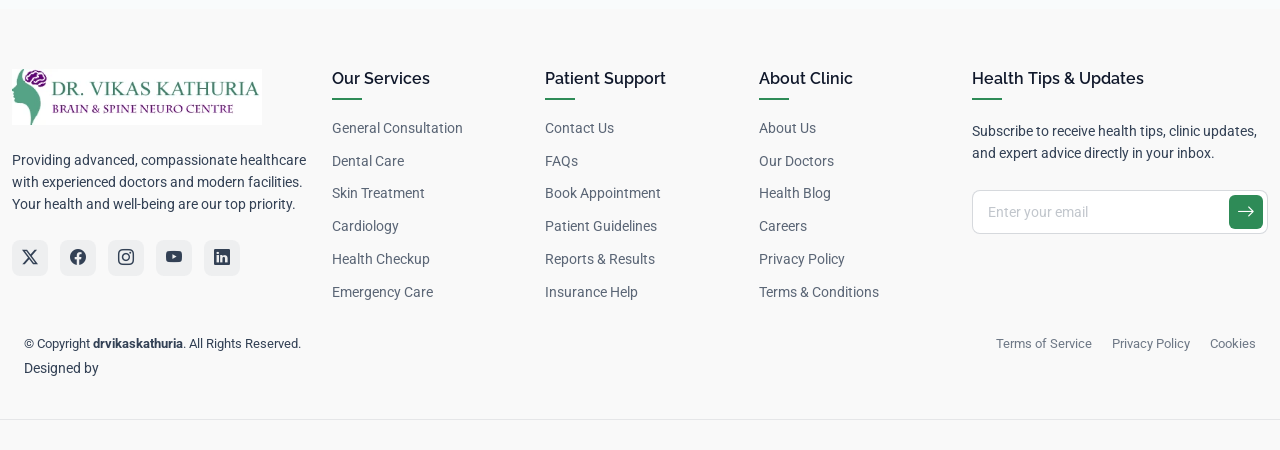
==== commit 1e5ec9d4: "fix the card isssue" ====
--- a/index.html
+++ b/index.html
@@ -35,6 +35,9 @@
   <link rel="stylesheet" href="https://cdn.jsdelivr.net/npm/swiper@11/swiper-bundle.min.css" />
 
   <link rel="stylesheet" href="https://cdn.jsdelivr.net/npm/@fancyapps/ui/dist/fancybox.css" />
+
+  <link rel="stylesheet" href="https://cdn.jsdelivr.net/npm/@glidejs/glide/dist/css/glide.core.min.css">
+<script src="https://cdn.jsdelivr.net/npm/@glidejs/glide/dist/glide.min.js"></script>
 </head>
 
 <body class="index-page">
@@ -72,7 +75,7 @@
               <li><a href="#">Dropdown 4</a></li> -->
             </ul>
           </li>
-          <li><a href="#contact">Contact</a></li>
+          <li><a href="./contact.html">Contact</a></li>
         </ul>
         <i class="mobile-nav-toggle d-xl-none bi bi-list"></i>
       </nav>
@@ -609,7 +612,6 @@
 
       </div>
     </section>
-
 
     <!-- course section  end-->
 
--- a/assets/css/main.css
+++ b/assets/css/main.css
@@ -997,6 +997,8 @@
 
 .hero-doctor-wrap{
   text-align: center;
+  display: flex;
+  justify-content: center;
   
 }
 .hero-doctor-wrap img{
@@ -7554,6 +7556,64 @@
   color: #f4b400;
 }
 
+
+/* glid crousal */
+
+
+/* CARD */
+.course-card {
+  background: #fff;
+  border-radius: 16px;
+  overflow: hidden;
+  padding: 15px;
+  box-shadow: 0 10px 25px rgba(0,0,0,0.05);
+  text-align: center;
+  height: 100%;
+}
+
+.course-card img {
+  width: 100%;
+  height: 180px;
+  object-fit: cover;
+  border-radius: 12px;
+  margin-bottom: 10px;
+}
+
+.course-card h4 {
+  font-size: 18px;
+  margin-bottom: 8px;
+}
+
+.course-card p {
+  font-size: 14px;
+  color: #666;
+}
+
+/* ARROWS */
+.glide__arrow {
+  background: #198754;
+  color: #fff;
+  border: none;
+  width: 40px;
+  height: 40px;
+  border-radius: 50%;
+}
+
+/* DOTS */
+.glide__bullet {
+  background: #ccc;
+}
+
+.glide__bullet--active {
+  background: #198754;
+}
+
+
+
+
+
+/*  */
+
 /* Swiper */
 .swiper {
   padding-bottom: 40px;
@@ -7568,7 +7628,13 @@
   background: #5aa382;
 }
 
-
+.card-item {
+  height: 100%;
+  min-height: 350px;
+  display: flex;
+  flex-direction: column;
+  justify-content: space-between;
+}
 /* faq */
 
 .faq-section {
@@ -7645,7 +7711,7 @@
 }
 
 /* CARD */
-.course-card {
+.course-card-listing {
   width: calc(33.33% - 14px);
   background: #fff;
   border-radius: 16px;
@@ -7654,7 +7720,7 @@
   transition: 0.3s;
 }
 
-.course-card:hover {
+.course-card-listing:hover {
   transform: translateY(-5px);
 }
 
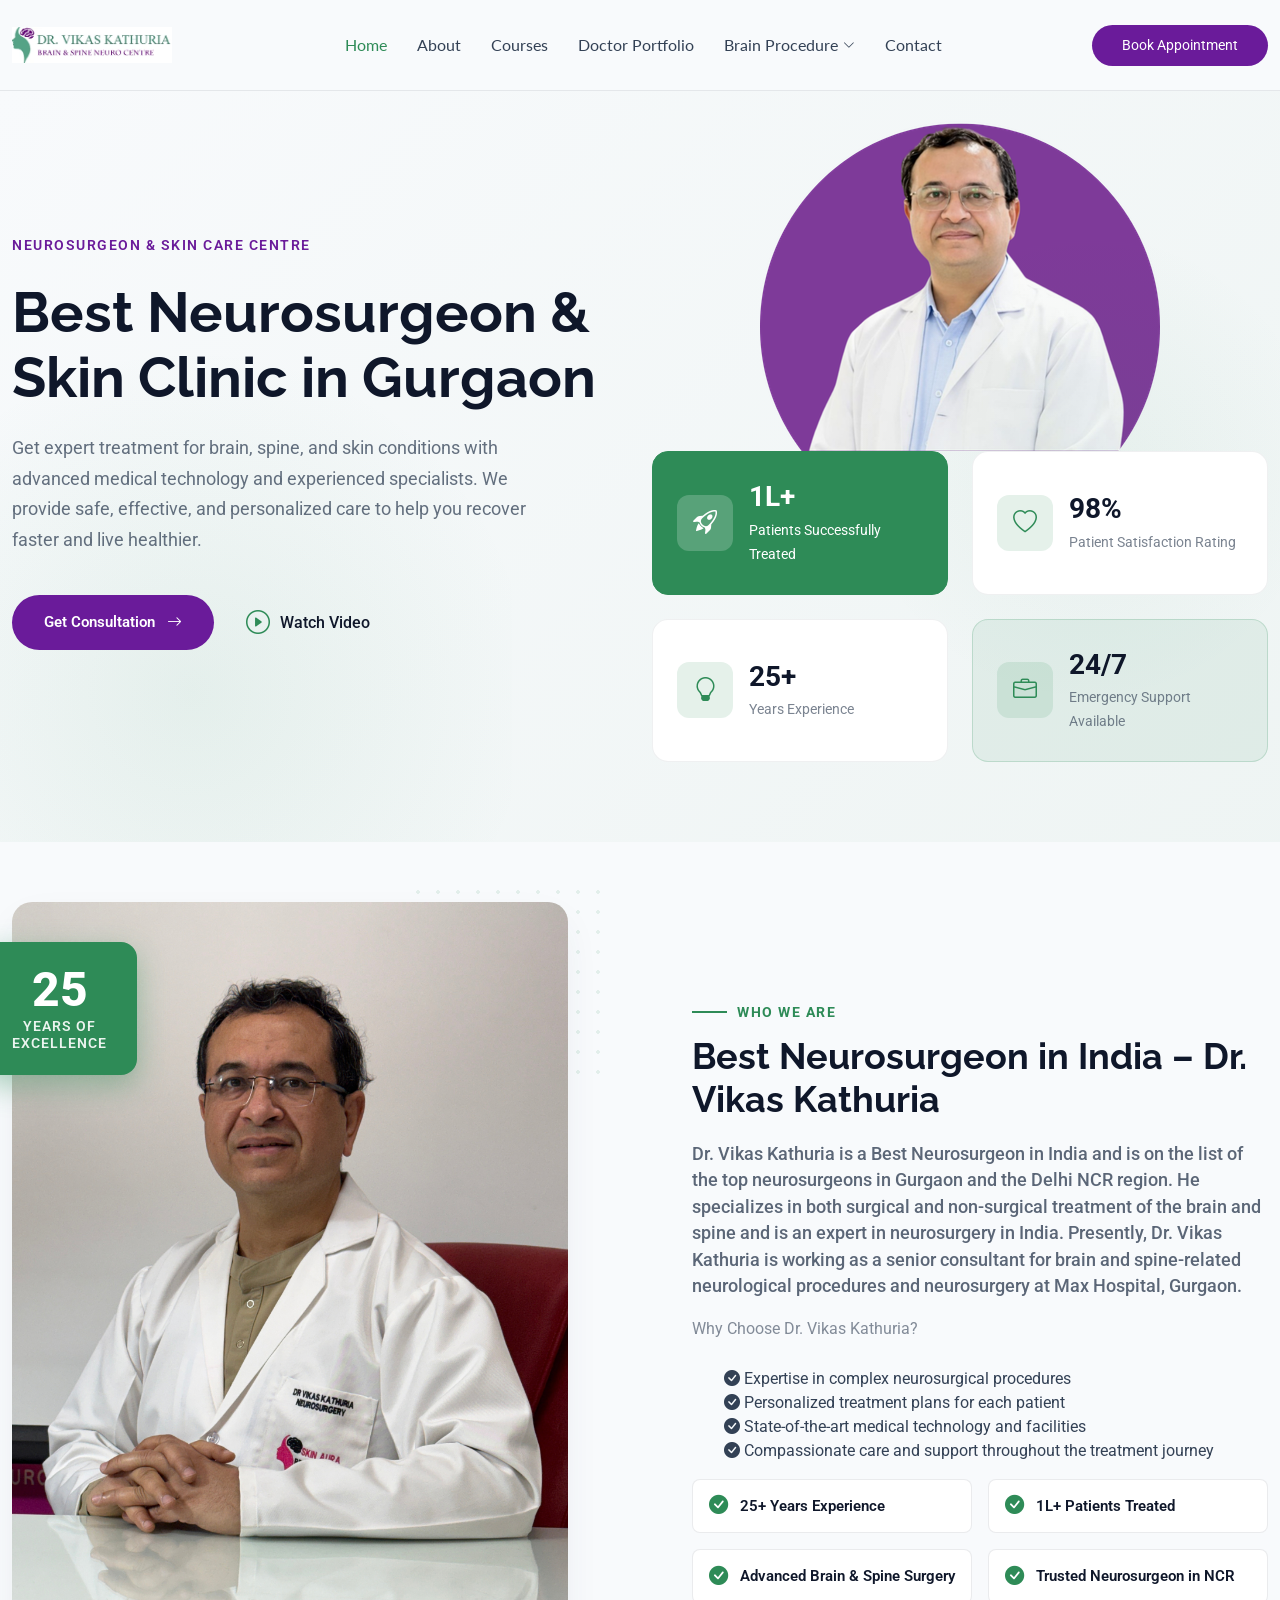
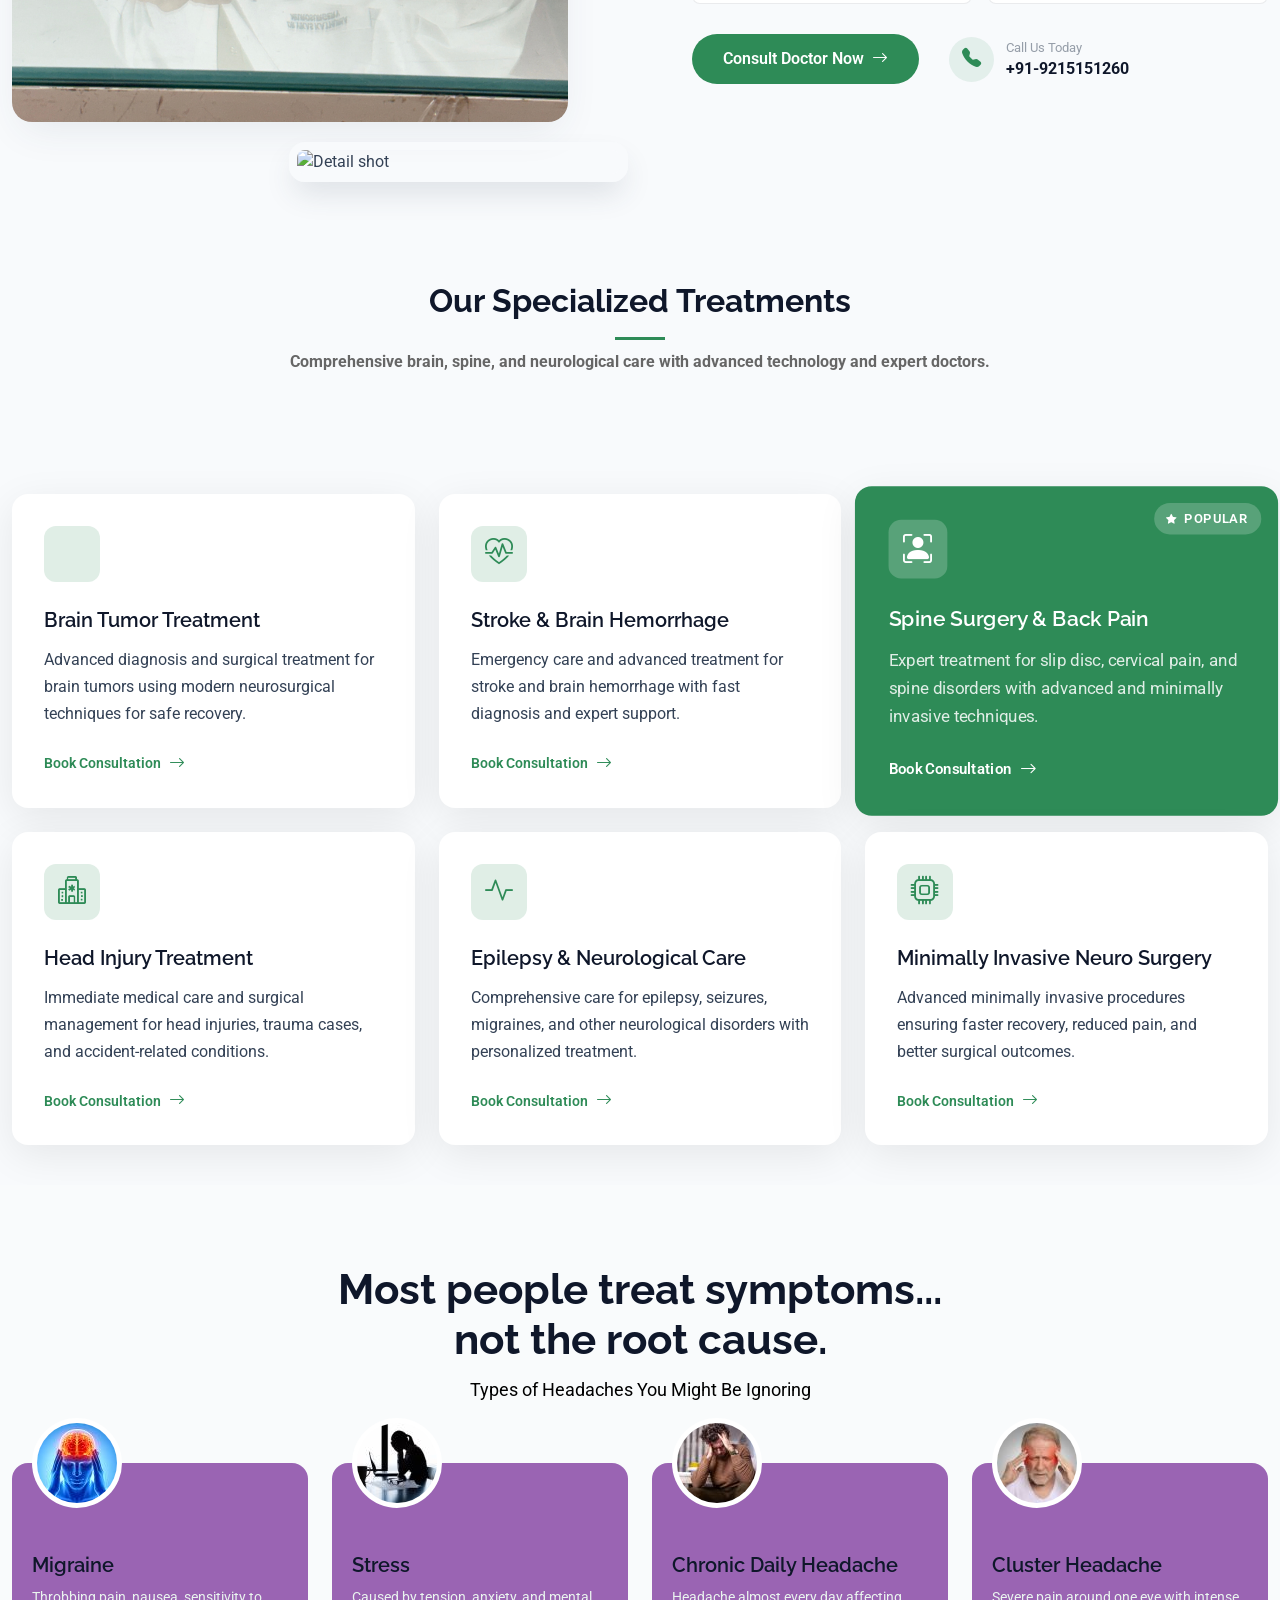
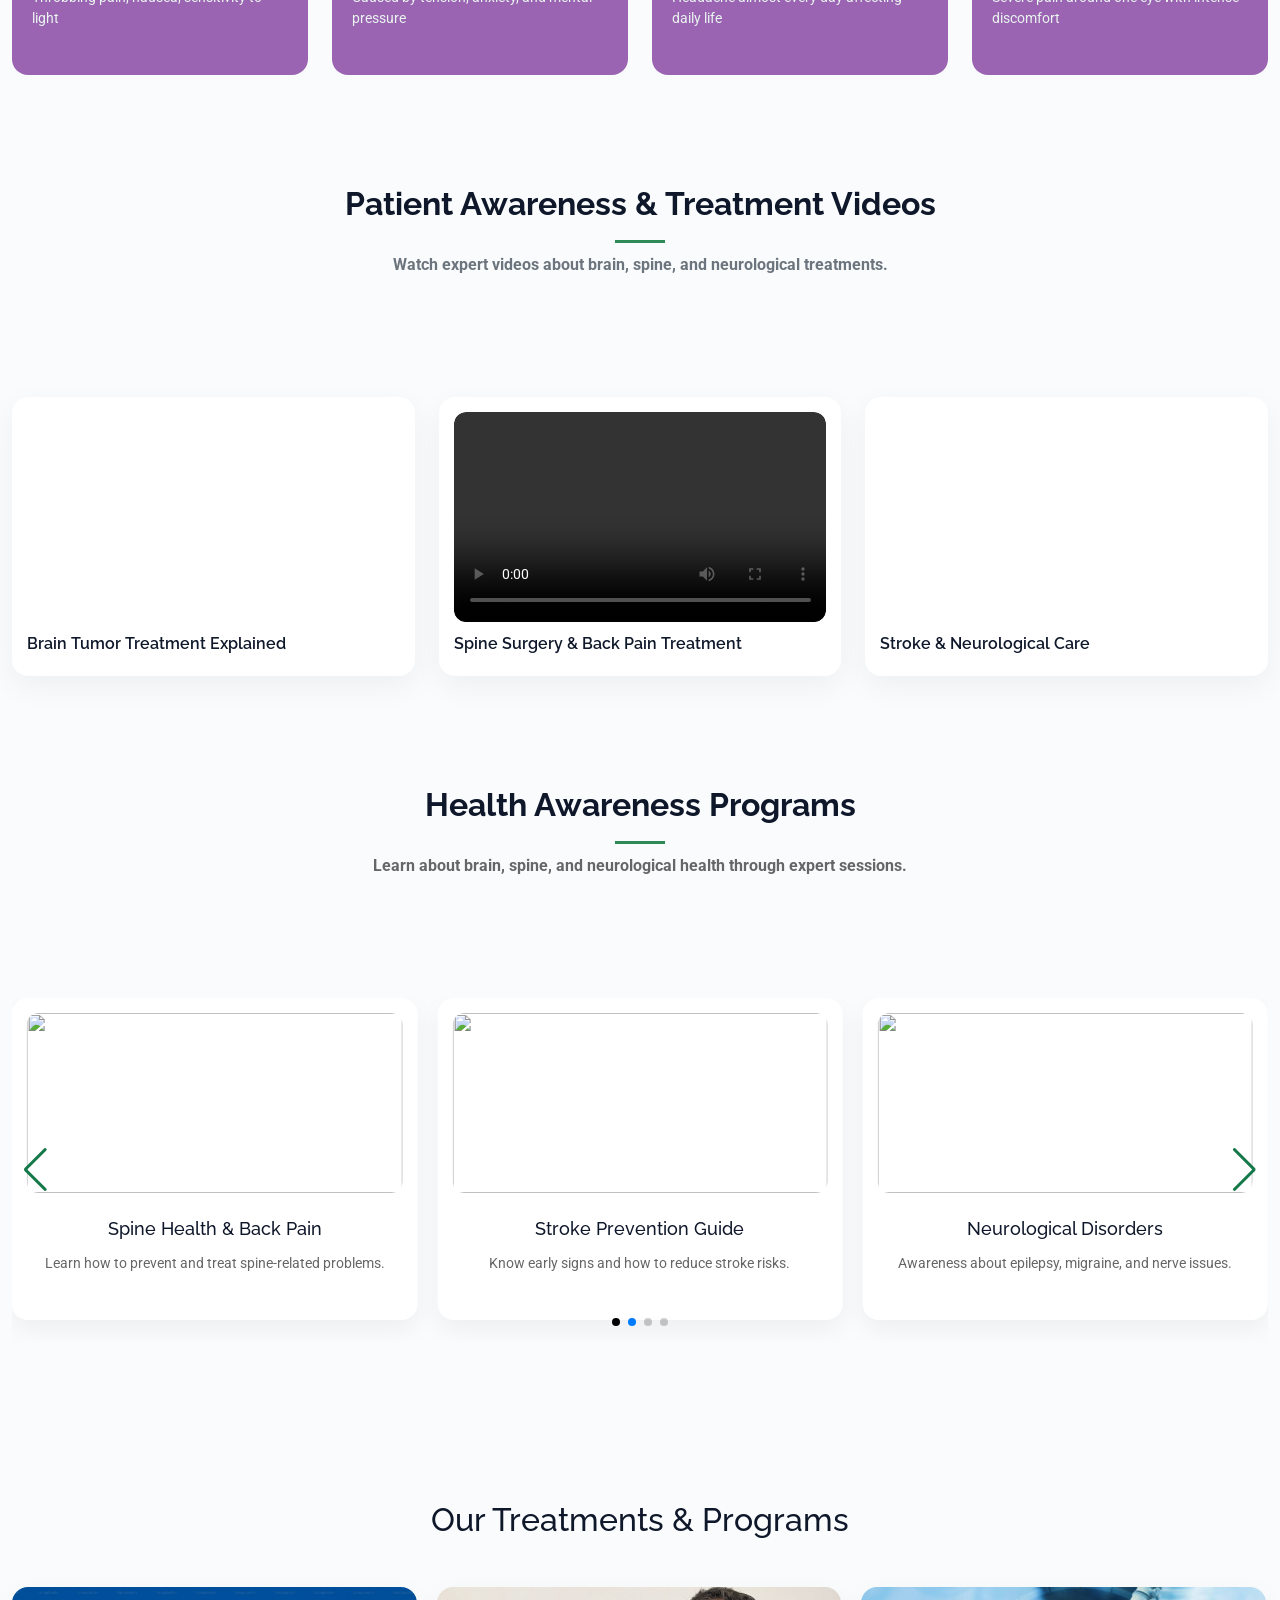
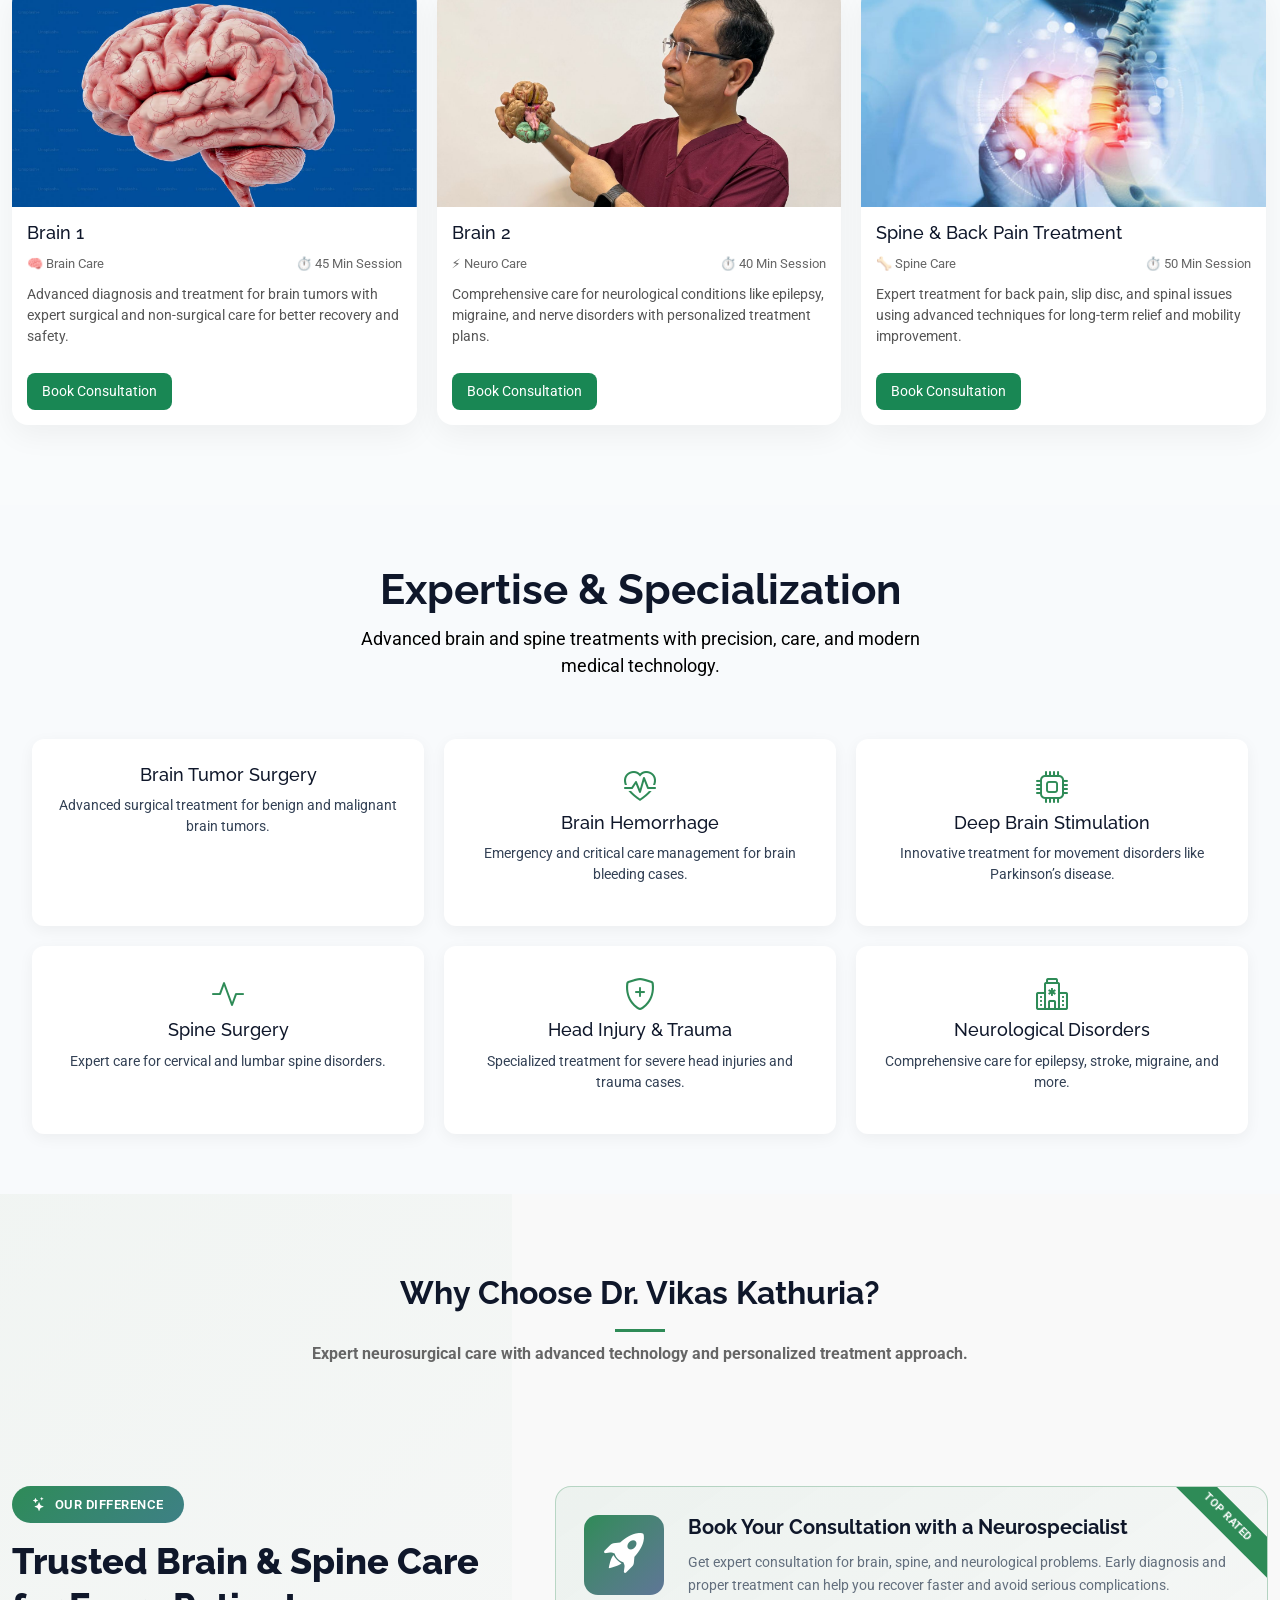
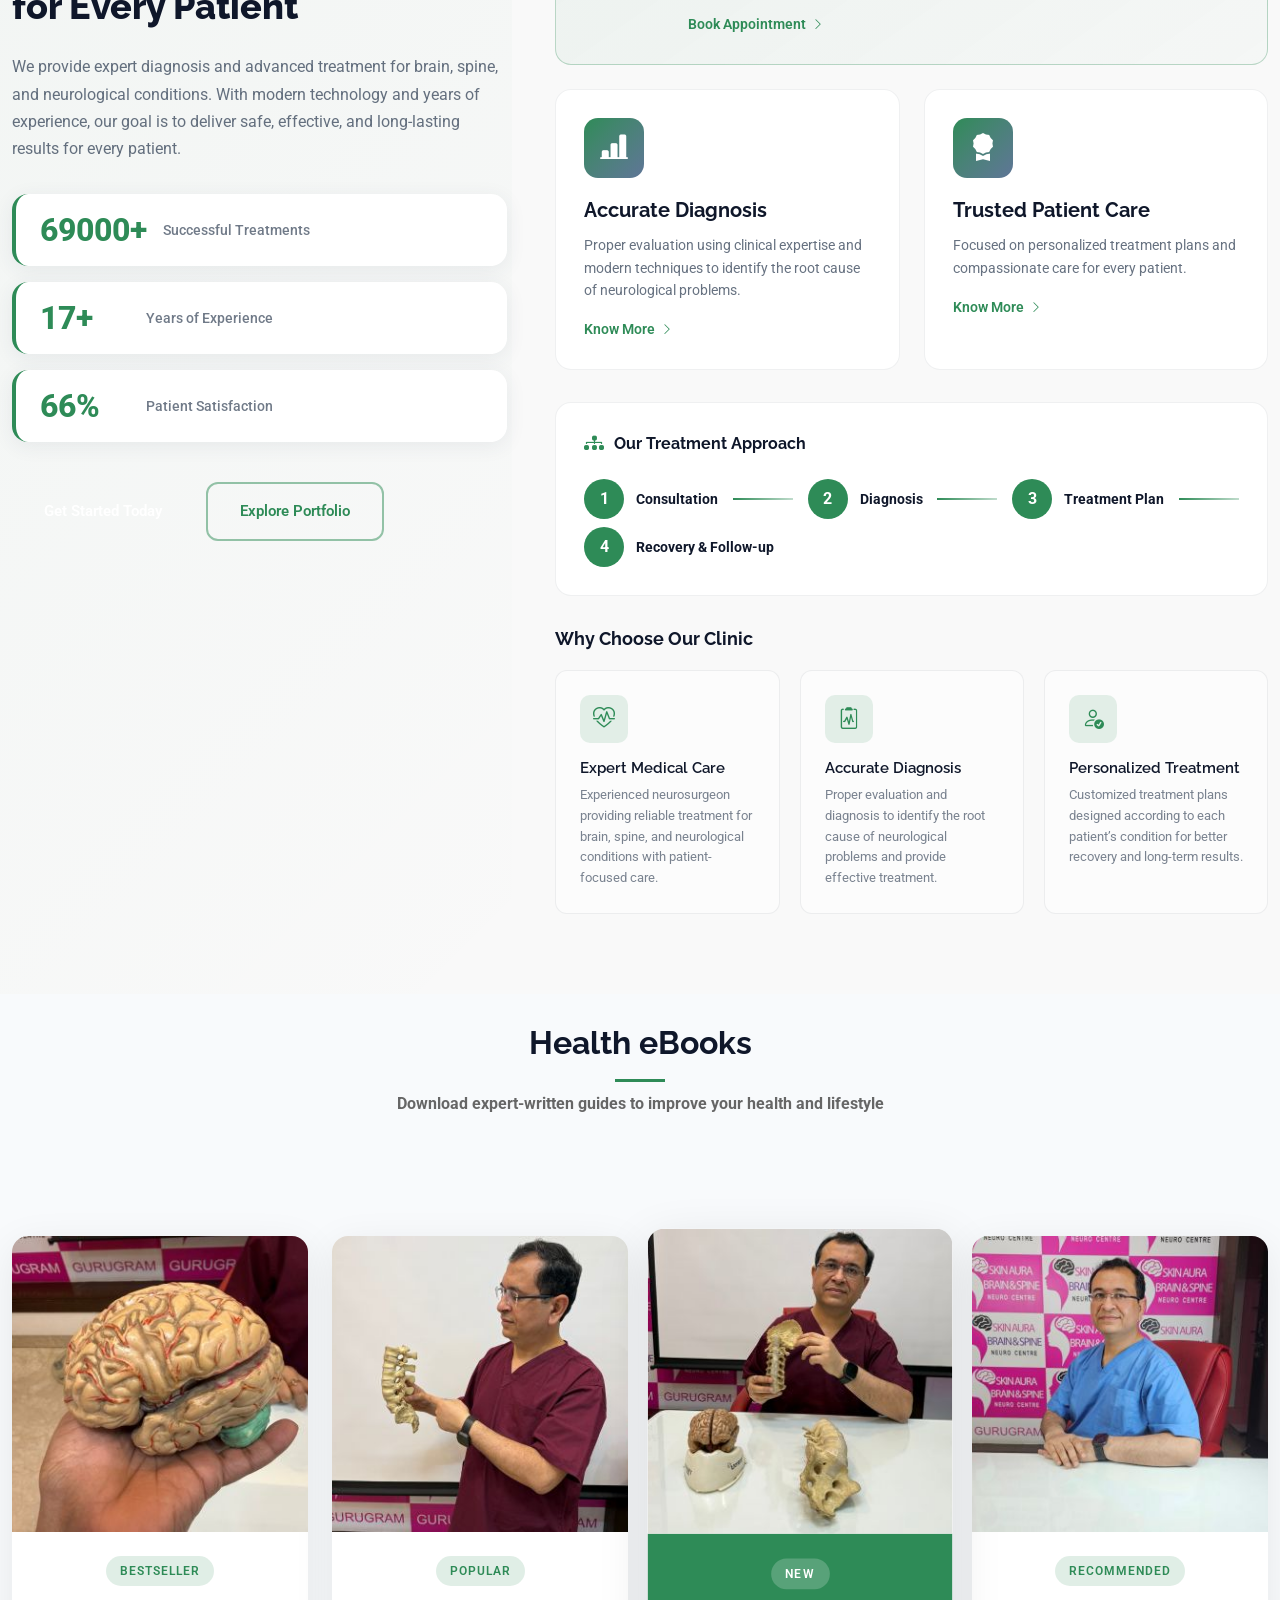
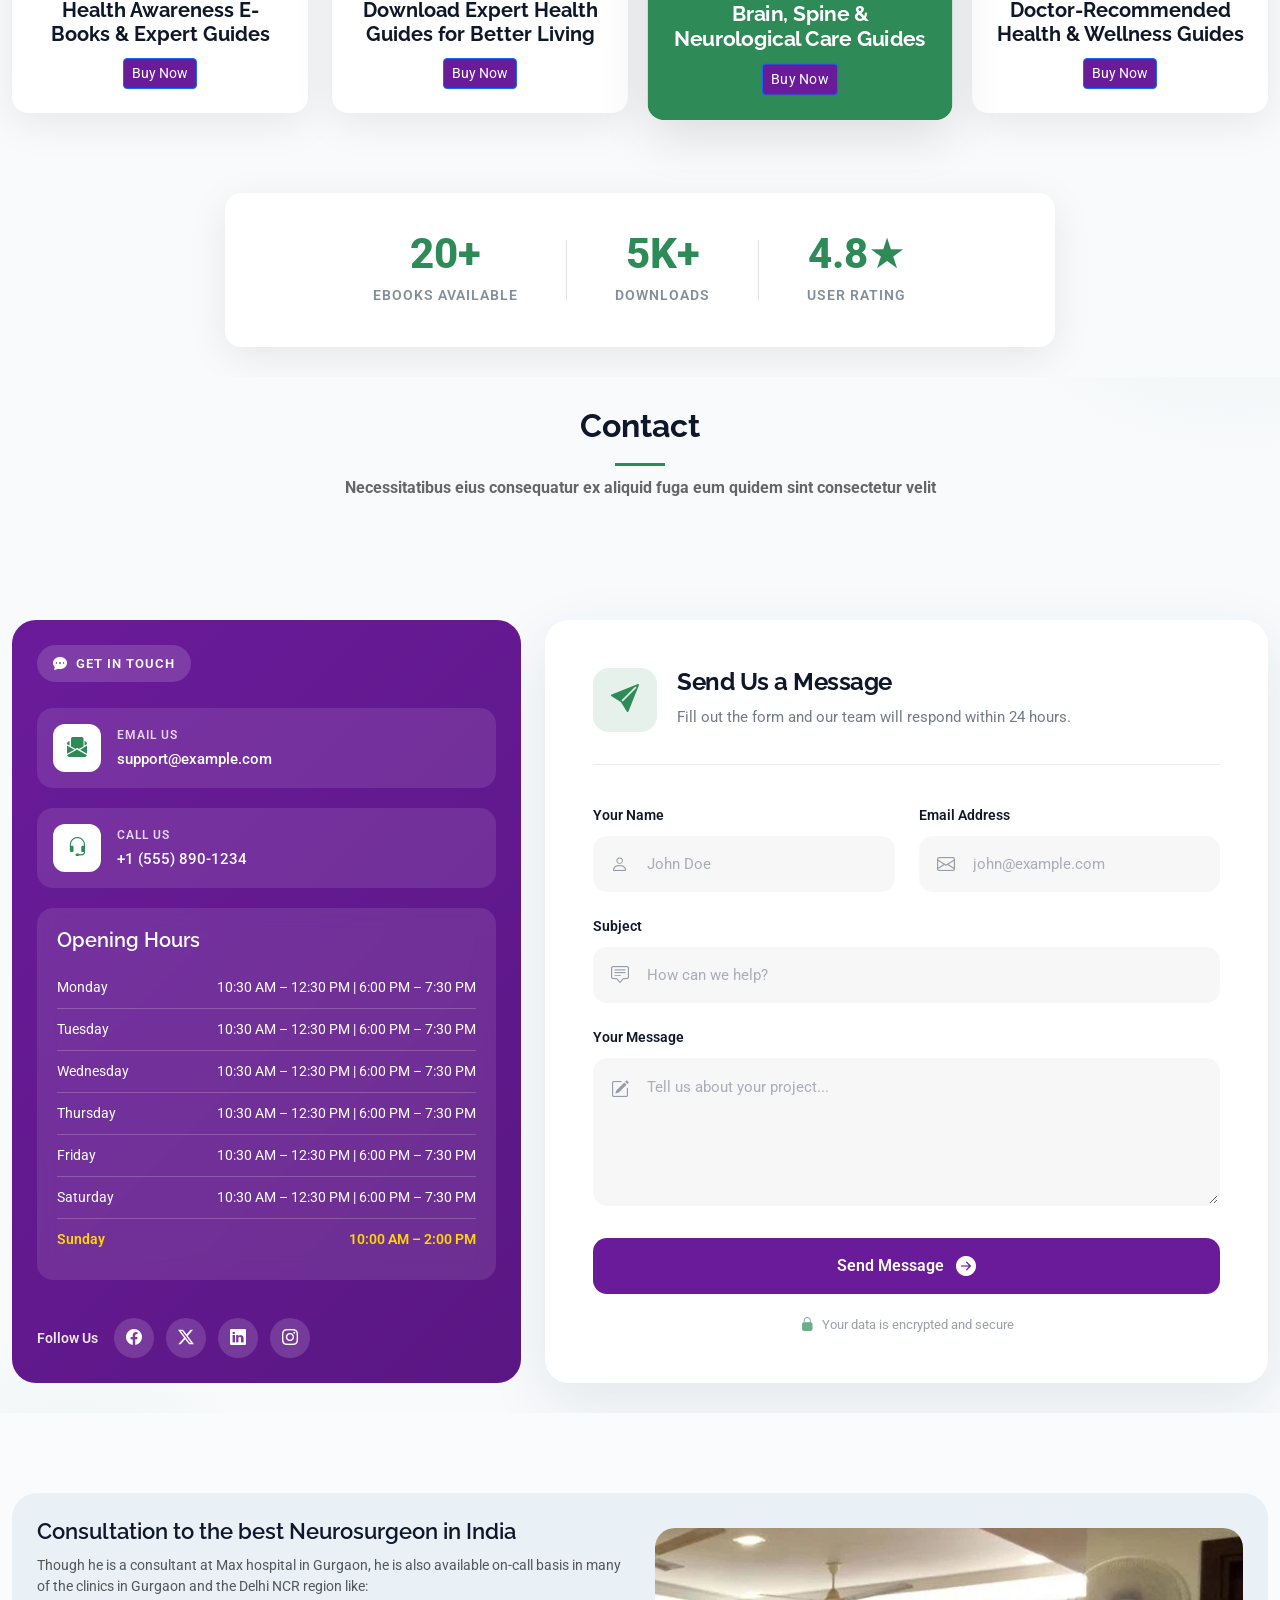
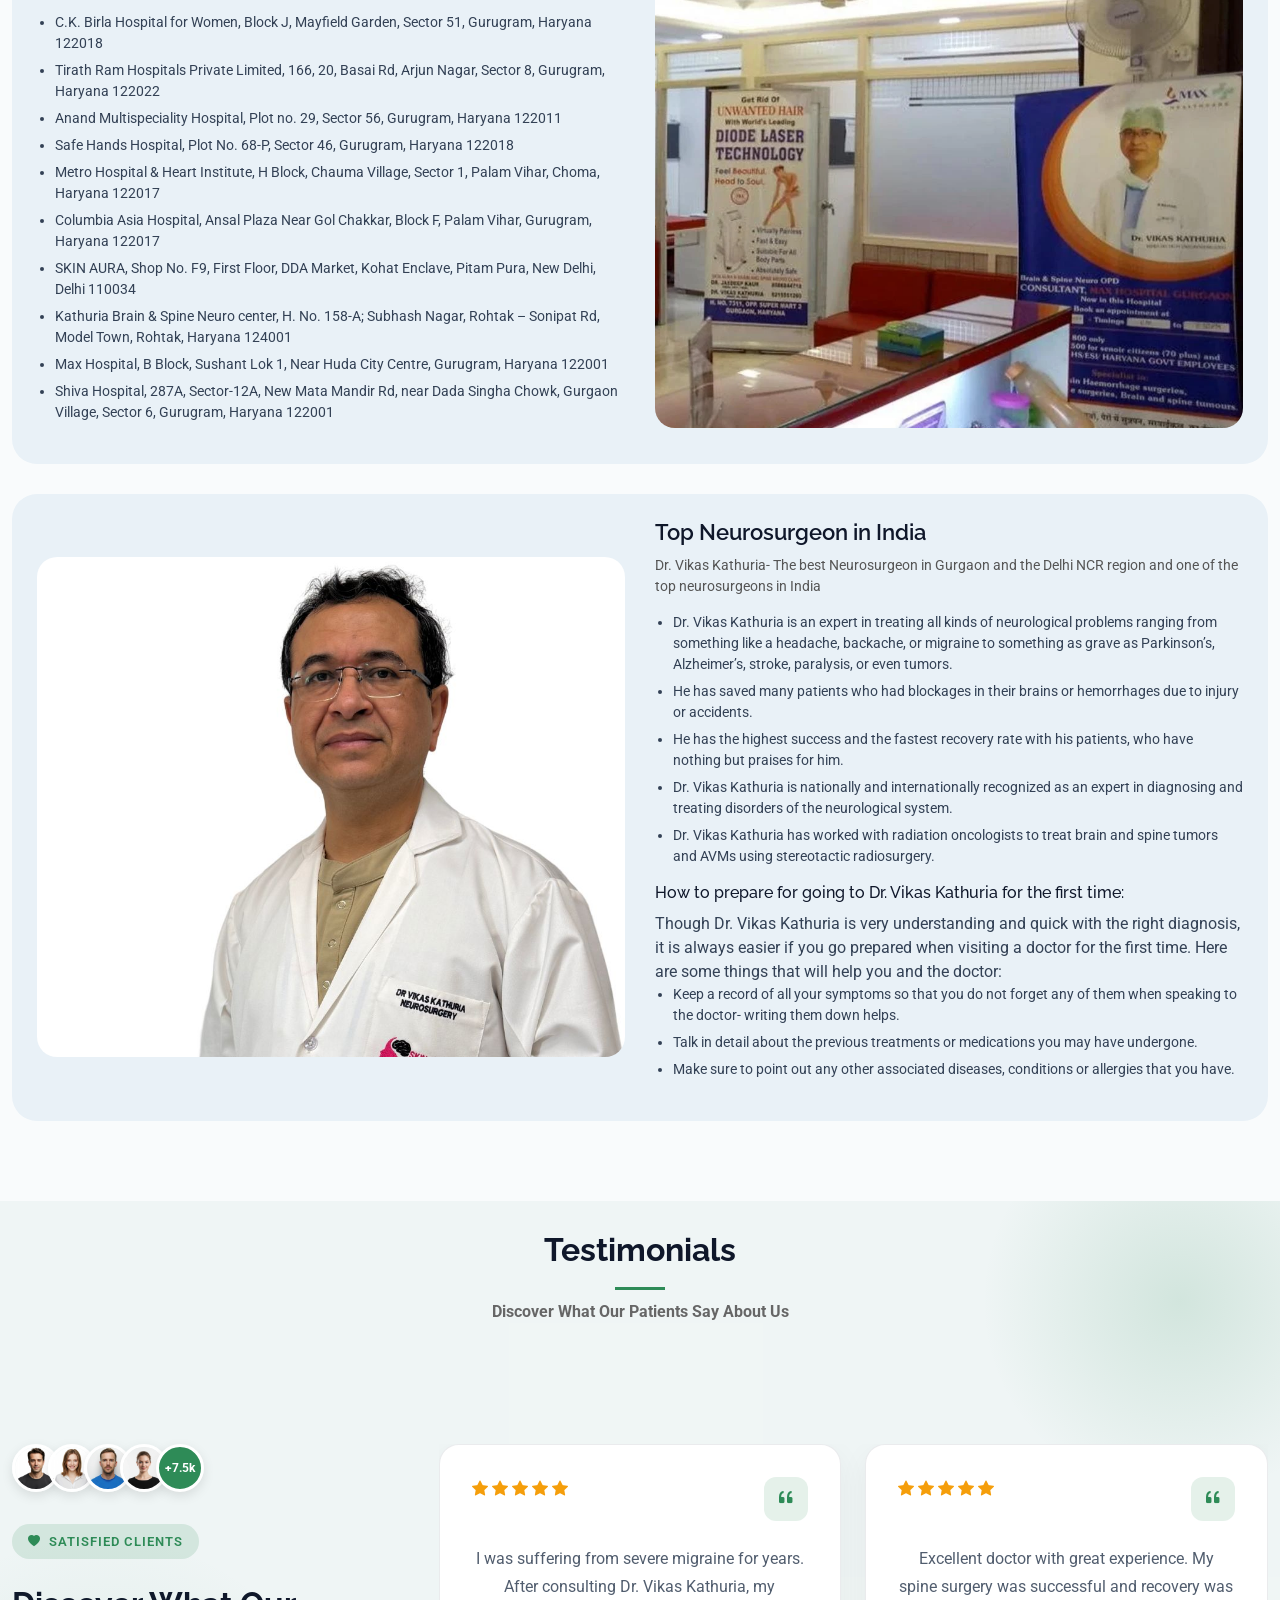
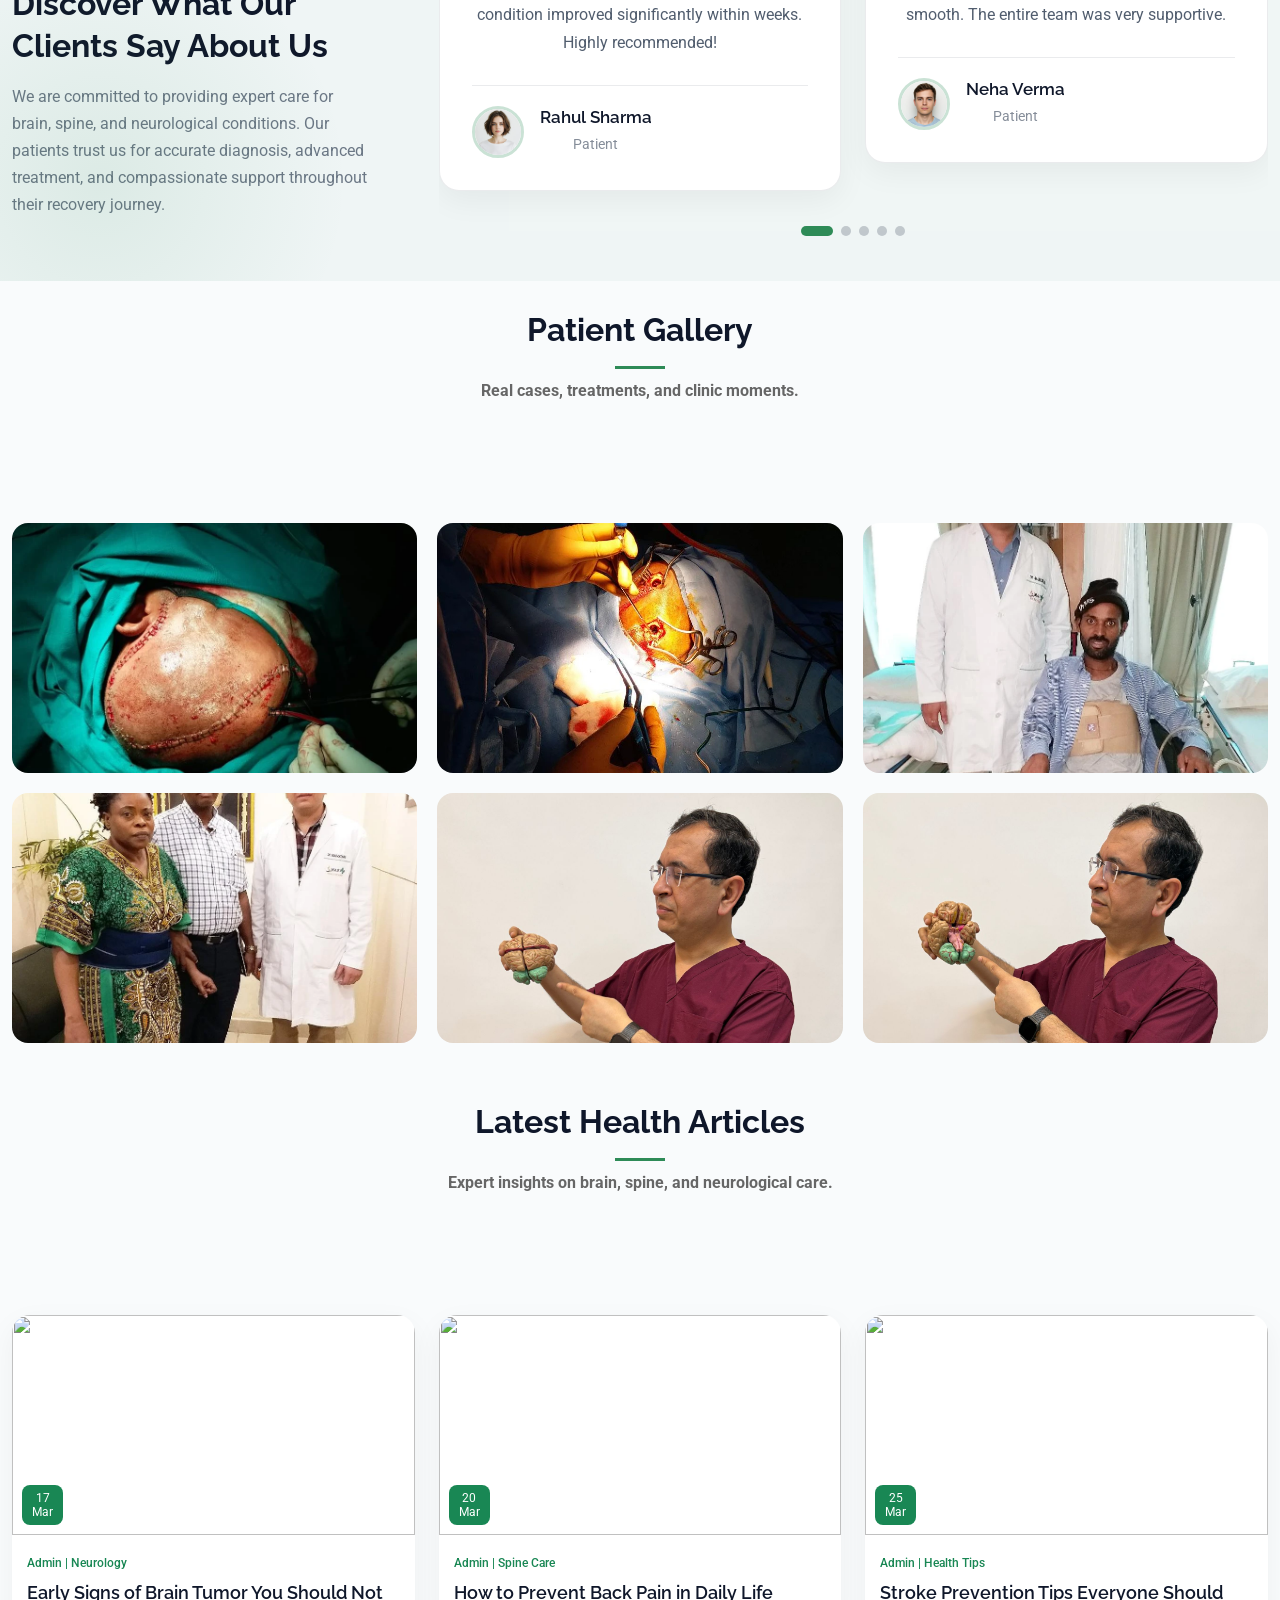
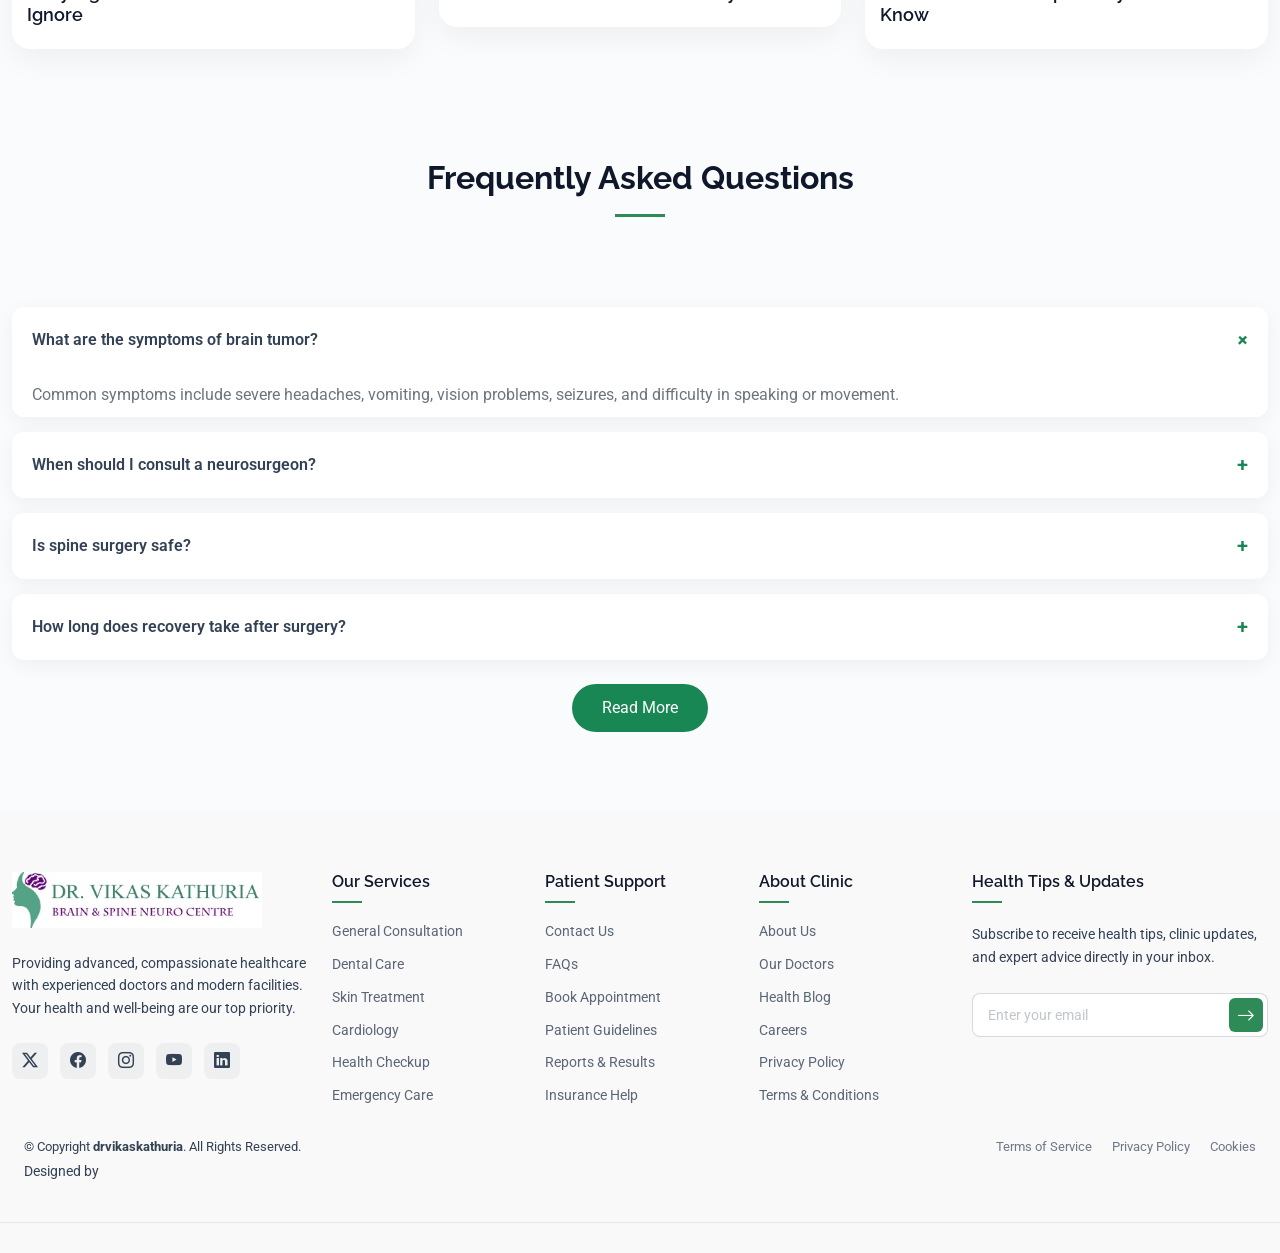
==== commit c6900682: "changeing the img and content and layout" ====
--- a/index.html
+++ b/index.html
@@ -37,7 +37,7 @@
   <link rel="stylesheet" href="https://cdn.jsdelivr.net/npm/@fancyapps/ui/dist/fancybox.css" />
 
   <link rel="stylesheet" href="https://cdn.jsdelivr.net/npm/@glidejs/glide/dist/css/glide.core.min.css">
-<script src="https://cdn.jsdelivr.net/npm/@glidejs/glide/dist/glide.min.js"></script>
+  <script src="https://cdn.jsdelivr.net/npm/@glidejs/glide/dist/glide.min.js"></script>
 </head>
 
 <body class="index-page">
@@ -57,7 +57,8 @@
           <li><a href="./about.html">About</a></li>
           <li><a href="./courses.html">Courses</a></li>
           <li><a href="./portfolio.html">Doctor Portfolio</a></li>
-          <li class="dropdown"><a href="#"><span>Brain Procedure</span> <i class="bi bi-chevron-down toggle-dropdown"></i></a>
+          <li class="dropdown"><a href="#"><span>Brain Procedure</span> <i
+                class="bi bi-chevron-down toggle-dropdown"></i></a>
             <ul>
               <li><a href="./cms.html">Headache Treatment</a></li>
               <!-- <li class="dropdown"><a href="#"><span>Deep Dropdown</span> <i
@@ -444,7 +445,7 @@
           <div class="col-lg-3 col-md-6">
             <div class="headache-card">
               <div class="icon-circle">
-                <img src="assets/img/migraine.png" alt="">
+                <img src="assets/img/dr/head.jpg" alt="">
               </div>
               <h4>Migraine</h4>
               <p>Throbbing pain, nausea, sensitivity to light</p>
@@ -455,7 +456,7 @@
           <div class="col-lg-3 col-md-6">
             <div class="headache-card">
               <div class="icon-circle">
-                <img src="assets/img/stress.png" alt="">
+                <img src="assets/img/dr/head2.jpg" alt="">
               </div>
               <h4>Stress</h4>
               <p>Caused by tension, anxiety, and mental pressure</p>
@@ -466,7 +467,7 @@
           <div class="col-lg-3 col-md-6">
             <div class="headache-card">
               <div class="icon-circle">
-                <img src="assets/img/chronic.png" alt="">
+                <img src="assets/img/dr/head3.jpg" alt="">
               </div>
               <h4>Chronic Daily Headache</h4>
               <p>Headache almost every day affecting daily life</p>
@@ -477,7 +478,7 @@
           <div class="col-lg-3 col-md-6">
             <div class="headache-card">
               <div class="icon-circle">
-                <img src="assets/img/cluster.png" alt="">
+                <img src="assets/img/dr/head4.jpg" alt="">
               </div>
               <h4>Cluster Headache</h4>
               <p>Severe pain around one eye with intense discomfort</p>
@@ -566,7 +567,9 @@
             <!-- Slide 1 -->
             <div class="swiper-slide">
               <div class="course-card">
-                <img src="https://max-website20-images.s3.ap-south-1.amazonaws.com/8_silent_signs_brain_tumor_you_should_know_86207ba348.jpg" alt="">
+                <img
+                  src="https://max-website20-images.s3.ap-south-1.amazonaws.com/8_silent_signs_brain_tumor_you_should_know_86207ba348.jpg"
+                  alt="">
                 <h4>Brain Tumor Awareness</h4>
                 <p>Understand symptoms, diagnosis, and treatment options.</p>
               </div>
@@ -575,7 +578,9 @@
             <!-- Slide 2 -->
             <div class="swiper-slide">
               <div class="course-card">
-                <img src="https://max-website20-images.s3.ap-south-1.amazonaws.com/8_silent_signs_brain_tumor_you_should_know_86207ba348.jpg" alt="">
+                <img
+                  src="https://max-website20-images.s3.ap-south-1.amazonaws.com/8_silent_signs_brain_tumor_you_should_know_86207ba348.jpg"
+                  alt="">
                 <h4>Spine Health & Back Pain</h4>
                 <p>Learn how to prevent and treat spine-related problems.</p>
               </div>
@@ -584,7 +589,9 @@
             <!-- Slide 3 -->
             <div class="swiper-slide">
               <div class="course-card">
-                <img src="https://max-website20-images.s3.ap-south-1.amazonaws.com/8_silent_signs_brain_tumor_you_should_know_86207ba348.jpg" alt="">
+                <img
+                  src="https://max-website20-images.s3.ap-south-1.amazonaws.com/8_silent_signs_brain_tumor_you_should_know_86207ba348.jpg"
+                  alt="">
                 <h4>Stroke Prevention Guide</h4>
                 <p>Know early signs and how to reduce stroke risks.</p>
               </div>
@@ -593,7 +600,8 @@
             <!-- Slide 4 -->
             <div class="swiper-slide">
               <div class="course-card">
-                <img src="https://encrypted-tbn0.gstatic.com/images?q=tbn:ANd9GcTdKBDfp2hZWjJWcdOV0J-qQg4Bj2g2NdiSGA&s" alt="">
+                <img src="https://encrypted-tbn0.gstatic.com/images?q=tbn:ANd9GcTdKBDfp2hZWjJWcdOV0J-qQg4Bj2g2NdiSGA&s"
+                  alt="">
                 <h4>Neurological Disorders</h4>
                 <p>Awareness about epilepsy, migraine, and nerve issues.</p>
               </div>
@@ -614,6 +622,96 @@
     </section>
 
     <!-- course section  end-->
+
+
+
+    <!-- ====== -->
+
+    <section class="course-section">
+      <div class="container">
+
+        <h2 class="text-center mb-5">Our Treatments & Programs</h2>
+
+        <div class="course-wrapper">
+
+          <!-- Course 1 -->
+          <div class="course-card-listing">
+            <div class="course-img">
+              <img src="./assets/img/big-img/brain 1.jpg" alt="">
+
+            </div>
+
+            <div class="course-body">
+              <h4>Brain 1</h4>
+
+              <div class="course-info">
+                <span>🧠 Brain Care</span>
+                <span>⏱ 45 Min Session</span>
+              </div>
+
+              <p>
+                Advanced diagnosis and treatment for brain tumors with expert surgical and non-surgical care for better
+                recovery and safety.
+              </p>
+
+              <a href="#" class="course-btn">Book Consultation</a>
+            </div>
+          </div>
+
+          <!-- Course 2 -->
+          <div class="course-card-listing">
+            <div class="course-img">
+              <img src="./assets/img/big-img/dr_brian1.jpg" alt="">
+
+            </div>
+
+            <div class="course-body">
+              <h4>Brain 2</h4>
+
+              <div class="course-info">
+                <span>⚡ Neuro Care</span>
+                <span>⏱ 40 Min Session</span>
+              </div>
+
+              <p>
+                Comprehensive care for neurological conditions like epilepsy, migraine, and nerve disorders with
+                personalized treatment plans.
+              </p>
+
+              <a href="#" class="course-btn">Book Consultation</a>
+            </div>
+          </div>
+
+          <!-- Course 3 -->
+          <div class="course-card-listing">
+            <div class="course-img">
+              <img src="./assets/img/big-img/spinal.jpg" alt="">
+
+            </div>
+
+            <div class="course-body">
+              <h4>Spine & Back Pain Treatment</h4>
+
+              <div class="course-info">
+                <span>🦴 Spine Care</span>
+                <span>⏱ 50 Min Session</span>
+              </div>
+
+              <p>
+                Expert treatment for back pain, slip disc, and spinal issues using advanced techniques for long-term
+                relief and mobility improvement.
+              </p>
+
+              <a href="#" class="course-btn">Book Consultation</a>
+            </div>
+          </div>
+
+        </div>
+
+      </div>
+    </section>
+
+    <!-- ====== -->
 
 
     <!-- expertise and services section -->
@@ -1162,13 +1260,400 @@
 
     </section><!-- /Why Us Section -->
 
+
+
+    <!-- Team Section -->
+    <section id="team" class="team section">
+
+      <!-- Section Title -->
+      <div class="container section-title" data-aos="fade-up">
+        <h2>Health eBooks</h2>
+        <p>Download expert-written guides to improve your health and lifestyle</p>
+      </div><!-- End Section Title -->
+
+      <div class="container" data-aos="fade-up" data-aos-delay="100">
+
+        <div class="row gy-5">
+
+          <!-- eBook 1 -->
+          <div class="col-lg-3 col-md-6" data-aos="fade-up" data-aos-delay="100">
+            <div class="team-card">
+              <div class="member-img">
+                <img src="assets/img/dr/dr3.jpg" class="img-fluid" alt="Health Awareness E-Books & Expert Guides">
+              </div>
+              <div class="member-info">
+                <span class="member-badge">Bestseller</span>
+                <h4>Health Awareness E-Books & Expert Guides</h4>
+
+                <a href="#" class="btn btn-primary btn-sm mt-2">Buy Now</a>
+              </div>
+            </div>
+          </div><!-- End eBook -->
+
+          <!-- eBook 2 -->
+          <div class="col-lg-3 col-md-6" data-aos="fade-up" data-aos-delay="200">
+            <div class="team-card">
+              <div class="member-img">
+                <img src="assets/img/dr/dr2.jpg" class="img-fluid"
+                  alt="Download Expert Health Guides for Better Living">
+              </div>
+              <div class="member-info">
+                <span class="member-badge">Popular</span>
+                <h4>Download Expert Health Guides for Better Living</h4>
+
+                <a href="#" class="btn btn-primary btn-sm mt-2">Buy Now</a>
+              </div>
+            </div>
+          </div><!-- End eBook -->
+
+          <!-- eBook 3 -->
+          <div class="col-lg-3 col-md-6" data-aos="fade-up" data-aos-delay="300">
+            <div class="team-card featured">
+              <div class="member-img">
+                <img src="assets/img/dr/dr5.jpg" class="img-fluid" alt="Brain, Spine & Neurological Care Guides">
+              </div>
+              <div class="member-info">
+                <span class="member-badge">New</span>
+                <h4>Brain, Spine & Neurological Care Guides</h4>
+
+                <a href="#" class="btn btn-primary btn-sm mt-2">Buy Now</a>
+              </div>
+            </div>
+          </div><!-- End eBook -->
+
+          <!-- eBook 4 -->
+          <div class="col-lg-3 col-md-6" data-aos="fade-up" data-aos-delay="400">
+            <div class="team-card">
+              <div class="member-img">
+                <img src="assets/img/dr/dr4.jpg" class="img-fluid" alt="Doctor-Recommended Health & Wellness Guides">
+              </div>
+              <div class="member-info">
+                <span class="member-badge">Recommended</span>
+                <h4>Doctor-Recommended Health & Wellness Guides</h4>
+
+                <a href="#" class="btn btn-primary btn-sm mt-2">Buy Now</a>
+              </div>
+            </div>
+          </div><!-- End eBook -->
+
+        </div>
+
+        <!-- Stats Row (Updated) -->
+        <div class="team-stats" data-aos="fade-up" data-aos-delay="500">
+          <div class="row justify-content-center">
+            <div class="col-lg-8">
+              <div class="stats-wrapper">
+                <div class="stat-item">
+                  <span class="stat-number">20+</span>
+                  <span class="stat-label">eBooks Available</span>
+                </div>
+                <div class="stat-divider"></div>
+                <div class="stat-item">
+                  <span class="stat-number">5K+</span>
+                  <span class="stat-label">Downloads</span>
+                </div>
+                <div class="stat-divider"></div>
+                <div class="stat-item">
+                  <span class="stat-number">4.8★</span>
+                  <span class="stat-label">User Rating</span>
+                </div>
+              </div>
+            </div>
+          </div>
+        </div>
+
+      </div>
+
+    </section>
+    <!-- /Team Section -->
+
+    <!-- Contact Section -->
+    <section id="contact" class="contact section">
+
+      <!-- Section Title -->
+      <div class="container section-title" data-aos="fade-up">
+        <h2>Contact</h2>
+        <p>Necessitatibus eius consequatur ex aliquid fuga eum quidem sint consectetur velit</p>
+      </div><!-- End Section Title -->
+
+      <div class="container" data-aos="fade-up" data-aos-delay="100">
+
+        <div class="row gy-5 align-items-stretch">
+
+          <div class="col-lg-5" data-aos="fade-right" data-aos-delay="200">
+            <div class="info-panel">
+              <div class="panel-header">
+                <span class="section-badge">
+                  <i class="bi bi-chat-dots-fill"></i>
+                  Get In Touch
+                </span>
+
+              </div>
+              <div class="contact-methods">
+                <div class="method-item">
+                  <div class="method-icon">
+                    <i class="bi bi-envelope-paper-fill"></i>
+                  </div>
+                  <div class="method-details">
+                    <span class="method-label">Email Us</span>
+                    <a href="mailto:support@example.com">support@example.com</a>
+                  </div>
+                </div>
+
+                <div class="method-item">
+                  <div class="method-icon">
+                    <i class="bi bi-headset"></i>
+                  </div>
+                  <div class="method-details">
+                    <span class="method-label">Call Us</span>
+                    <a href="tel:+15558901234">+1 (555) 890-1234</a>
+                  </div>
+                </div>
+
+
+              </div>
+
+              <div class="time-table">
+
+                <h5 class="time-title">Opening Hours</h5>
+
+                <div class="time-row">
+                  <span>Monday</span>
+                  <span>10:30 AM – 12:30 PM | 6:00 PM – 7:30 PM</span>
+                </div>
+
+                <div class="time-row">
+                  <span>Tuesday</span>
+                  <span>10:30 AM – 12:30 PM | 6:00 PM – 7:30 PM</span>
+                </div>
+
+                <div class="time-row">
+                  <span>Wednesday</span>
+                  <span>10:30 AM – 12:30 PM | 6:00 PM – 7:30 PM</span>
+                </div>
+
+                <div class="time-row">
+                  <span>Thursday</span>
+                  <span>10:30 AM – 12:30 PM | 6:00 PM – 7:30 PM</span>
+                </div>
+
+                <div class="time-row">
+                  <span>Friday</span>
+                  <span>10:30 AM – 12:30 PM | 6:00 PM – 7:30 PM</span>
+                </div>
+
+                <div class="time-row">
+                  <span>Saturday</span>
+                  <span>10:30 AM – 12:30 PM | 6:00 PM – 7:30 PM</span>
+                </div>
+
+                <div class="time-row sunday">
+                  <span>Sunday</span>
+                  <span>10:00 AM – 2:00 PM</span>
+                </div>
+
+              </div>
+
+
+
+              <div class="social-connect">
+                <span>Follow Us</span>
+                <div class="social-icons">
+                  <a href="#" aria-label="Facebook"><i class="bi bi-facebook"></i></a>
+                  <a href="#" aria-label="Twitter"><i class="bi bi-twitter-x"></i></a>
+                  <a href="#" aria-label="LinkedIn"><i class="bi bi-linkedin"></i></a>
+                  <a href="#" aria-label="Instagram"><i class="bi bi-instagram"></i></a>
+                </div>
+              </div>
+            </div>
+          </div><!-- End Info Panel -->
+
+          <div class="col-lg-7" data-aos="fade-left" data-aos-delay="300">
+            <div class="form-card">
+              <div class="form-card-header">
+                <div class="header-icon">
+                  <i class="bi bi-send-fill"></i>
+                </div>
+                <div class="header-text">
+                  <h4>Send Us a Message</h4>
+                  <p>Fill out the form and our team will respond within 24 hours.</p>
+                </div>
+              </div>
+
+              <form action="forms/contact.php" method="post" class="php-email-form">
+                <div class="row g-4">
+                  <div class="col-md-6">
+                    <div class="input-group-custom">
+                      <label>Your Name</label>
+                      <div class="input-wrapper">
+                        <i class="bi bi-person"></i>
+                        <input type="text" name="name" placeholder="John Doe" required="">
+                      </div>
+                    </div>
+                  </div>
+
+                  <div class="col-md-6">
+                    <div class="input-group-custom">
+                      <label>Email Address</label>
+                      <div class="input-wrapper">
+                        <i class="bi bi-envelope"></i>
+                        <input type="email" name="email" placeholder="john@example.com" required="">
+                      </div>
+                    </div>
+                  </div>
+
+                  <div class="col-12">
+                    <div class="input-group-custom">
+                      <label>Subject</label>
+                      <div class="input-wrapper">
+                        <i class="bi bi-chat-square-text"></i>
+                        <input type="text" name="subject" placeholder="How can we help?" required="">
+                      </div>
+                    </div>
+                  </div>
+
+                  <div class="col-12">
+                    <div class="input-group-custom">
+                      <label>Your Message</label>
+                      <div class="input-wrapper textarea-wrapper">
+                        <i class="bi bi-pencil-square"></i>
+                        <textarea name="message" rows="5" placeholder="Tell us about your project..."
+                          required=""></textarea>
+                      </div>
+                    </div>
+                  </div>
+                </div>
+
+                <div class="form-actions">
+                  <div class="loading">Loading</div>
+                  <div class="error-message"></div>
+                  <div class="sent-message">Your message has been sent. Thank you!</div>
+
+                  <button type="submit" class="btn-submit">
+                    <span>Send Message</span>
+                    <i class="bi bi-arrow-right-circle-fill"></i>
+                  </button>
+
+                  <div class="secure-note">
+                    <i class="bi bi-lock-fill"></i>
+                    <span>Your data is encrypted and secure</span>
+                  </div>
+                </div>
+              </form>
+            </div>
+          </div><!-- End Form Card -->
+
+        </div>
+
+      </div>
+
+    </section><!-- /Contact Section -->
+
+
+
+    <!--  expertise section -->
+
+    <section class="experience-section">
+      <div class="container">
+
+        <!-- <h2 class="section-title text-center">
+      Turn Your Special Day into a Floating Celebration
+    </h2> -->
+
+        <div class="experience-wrapper">
+
+          <!-- LEFT CARD -->
+          <div class="experience-card">
+
+            <div class="experience-content">
+              <h3>Consultation to the best Neurosurgeon in India</h3>
+              <p>
+                Though he is a consultant at Max hospital in Gurgaon, he is also available on-call basis in many of the
+                clinics in Gurgaon and the Delhi NCR region like:
+              </p>
+              <ul>
+                <li>C.K. Birla Hospital for Women, Block J, Mayfield Garden, Sector 51, Gurugram, Haryana 122018</li>
+                <li>Tirath Ram Hospitals Private Limited, 166, 20, Basai Rd, Arjun Nagar, Sector 8, Gurugram, Haryana
+                  122022</li>
+                <li>Anand Multispeciality Hospital, Plot no. 29, Sector 56, Gurugram, Haryana 122011</li>
+                <li>Safe Hands Hospital, Plot No. 68-P, Sector 46, Gurugram, Haryana 122018</li>
+                <li>Metro Hospital & Heart Institute, H Block, Chauma Village, Sector 1, Palam Vihar, Choma, Haryana
+                  122017</li>
+                <li>Columbia Asia Hospital, Ansal Plaza Near Gol Chakkar, Block F, Palam Vihar, Gurugram, Haryana 122017
+                </li>
+                <li>SKIN AURA, Shop No. F9, First Floor, DDA Market, Kohat Enclave, Pitam Pura, New Delhi, Delhi 110034
+                </li>
+                <li>Kathuria Brain & Spine Neuro center, H. No. 158-A; Subhash Nagar, Rohtak – Sonipat Rd, Model Town,
+                  Rohtak, Haryana 124001</li>
+                <li>Max Hospital, B Block, Sushant Lok 1, Near Huda City Centre, Gurugram, Haryana 122001</li>
+                <li>Shiva Hospital, 287A, Sector-12A, New Mata Mandir Rd, near Dada Singha Chowk, Gurgaon Village,
+                  Sector 6, Gurugram, Haryana 122001</li>
+              </ul>
+
+            </div>
+
+            <div class="experience-img">
+              <img src="assets/img/big-img/consultation.webp" alt="">
+            </div>
+
+          </div>
+
+          <!-- RIGHT CARD -->
+          <div class="experience-card reverse">
+
+            <div class="experience-content">
+              <h3>Top Neurosurgeon in India</h3>
+              <p>
+                Dr. Vikas Kathuria- The best Neurosurgeon in Gurgaon and the Delhi NCR region and one of the top
+                neurosurgeons in India
+              </p>
+              <ul>
+                <li>Dr. Vikas Kathuria is an expert in treating all kinds of neurological problems ranging from
+                  something like a headache, backache, or migraine to something as grave as Parkinson’s, Alzheimer’s,
+                  stroke, paralysis, or even tumors.</li>
+                <li>He has saved many patients who had blockages in their brains or hemorrhages due to injury or
+                  accidents.</li>
+                <li>He has the highest success and the fastest recovery rate with his patients, who have nothing but
+                  praises for him.</li>
+                <li>Dr. Vikas Kathuria is nationally and internationally recognized as an expert in diagnosing and
+                  treating disorders of the neurological system.</li>
+                <li>Dr. Vikas Kathuria has worked with radiation oncologists to treat brain and spine tumors and AVMs
+                  using stereotactic radiosurgery.</li>
+              </ul>
+              <h4>How to prepare for going to Dr. Vikas Kathuria for the first time:</h4>
+              <span>Though Dr. Vikas Kathuria is very understanding and quick with the right diagnosis, it is always
+                easier if you go prepared when visiting a doctor for the first time. Here are some things that will help
+                you and the doctor:</span>
+              <ul>
+                <li>Keep a record of all your symptoms so that you do not forget any of them when speaking to the
+                  doctor- writing them down helps.</li>
+                <li>Talk in detail about the previous treatments or medications you may have undergone.</li>
+                <li>Make sure to point out any other associated diseases, conditions or allergies that you have.</li>
+              </ul>
+
+            </div>
+
+            <div class="experience-img">
+              <img src="assets/img/big-img/dr_brain.jpg" alt="">
+            </div>
+
+          </div>
+
+        </div>
+
+      </div>
+    </section>
+
+    <!-- expertise section  end -->
+
+
     <!-- Testimonials Section -->
     <section id="testimonials" class="testimonials section">
 
       <!-- Section Title -->
       <div class="container section-title" data-aos="fade-up">
         <h2>Testimonials</h2>
-        <p>Necessitatibus eius consequatur ex aliquid fuga eum quidem sint consectetur velit</p>
+        <p>Discover What Our Patients Say About Us</p>
       </div><!-- End Section Title -->
 
       <div class="container" data-aos="fade-up" data-aos-delay="100">
@@ -1183,14 +1668,15 @@
                 <img src="assets/img/person/person-f-7.webp" alt="Happy Client" class="avatar" loading="lazy">
                 <img src="assets/img/person/person-m-9.webp" alt="Happy Client" class="avatar" loading="lazy">
                 <img src="assets/img/person/person-f-4.webp" alt="Happy Client" class="avatar" loading="lazy">
-                <span class="avatar-count">+2.5k</span>
+                <span class="avatar-count">+7.5k</span>
               </div>
               <div class="sidebar-content">
                 <span class="satisfied-badge"><i class="bi bi-heart-fill"></i> Satisfied Clients</span>
                 <h3>Discover What Our Clients Say About Us</h3>
-                <p>Quis nostrud exercitation ullamco laboris nisi ut aliquip ex ea commodo consequat duis aute irure
-                  dolor.</p>
-                <a href="#" class="btn-view-all">View All Reviews <i class="bi bi-arrow-right"></i></a>
+                <p>We are committed to providing expert care for brain, spine, and neurological conditions.
+                  Our patients trust us for accurate diagnosis, advanced treatment, and compassionate support throughout
+                  their recovery journey.</p>
+                <!-- <a href="#" class="btn-view-all">View All Reviews <i class="bi bi-arrow-right"></i></a> -->
               </div>
             </div>
           </div><!-- End Left Sidebar -->
@@ -1235,13 +1721,13 @@
                       </div>
                       <span class="quote-mark"><i class="bi bi-quote"></i></span>
                     </div>
-                    <p class="testimonial-text">Nemo enim ipsam voluptatem quia voluptas sit aspernatur aut odit aut
-                      fugit sed quia consequuntur magni dolores eos qui ratione voluptatem sequi nesciunt.</p>
+                    <p class="testimonial-text">I was suffering from severe migraine for years. After consulting Dr.
+                      Vikas Kathuria, my condition improved significantly within weeks. Highly recommended!</p>
                     <div class="author-info">
                       <img src="assets/img/person/person-f-2.webp" alt="Client" class="author-img" loading="lazy">
                       <div class="author-details">
-                        <h5>Sophia Anderson</h5>
-                        <span>Marketing Director</span>
+                        <h5>Rahul Sharma</h5>
+                        <span>Patient</span>
                       </div>
                     </div>
                   </div>
@@ -1260,13 +1746,13 @@
                       </div>
                       <span class="quote-mark"><i class="bi bi-quote"></i></span>
                     </div>
-                    <p class="testimonial-text">Temporibus autem quibusdam et aut officiis debitis aut rerum
-                      necessitatibus saepe eveniet ut et voluptates repudiandae sint et molestiae non recusandae.</p>
+                    <p class="testimonial-text">Excellent doctor with great experience. My spine surgery was successful
+                      and recovery was smooth. The entire team was very supportive.</p>
                     <div class="author-info">
                       <img src="assets/img/person/person-m-5.webp" alt="Client" class="author-img" loading="lazy">
                       <div class="author-details">
-                        <h5>Marcus Webb</h5>
-                        <span>Tech Lead</span>
+                        <h5>Neha Verma</h5>
+                        <span>Patient</span>
                       </div>
                     </div>
                   </div>
@@ -1285,13 +1771,13 @@
                       </div>
                       <span class="quote-mark"><i class="bi bi-quote"></i></span>
                     </div>
-                    <p class="testimonial-text">Itaque earum rerum hic tenetur a sapiente delectus ut aut reiciendis
-                      voluptatibus maiores alias consequatur aut perferendis doloribus asperiores repellat.</p>
+                    <p class="testimonial-text">Very professional and knowledgeable. He explained my condition clearly
+                      and guided me with the best treatment. I feel much better now.</p>
                     <div class="author-info">
                       <img src="assets/img/person/person-f-9.webp" alt="Client" class="author-img" loading="lazy">
                       <div class="author-details">
-                        <h5>Elena Rodriguez</h5>
-                        <span>Startup Founder</span>
+                        <h5>Amit Singh</h5>
+                        <span>Patient</span>
                       </div>
                     </div>
                   </div>
@@ -1310,13 +1796,13 @@
                       </div>
                       <span class="quote-mark"><i class="bi bi-quote"></i></span>
                     </div>
-                    <p class="testimonial-text">Nam libero tempore cum soluta nobis est eligendi optio cumque nihil
-                      impedit quo minus id quod maxime placeat facere possimus omnis voluptas assumenda.</p>
+                    <p class="testimonial-text">I visited for chronic back pain and got amazing results. The treatment
+                      was effective and the doctor is very kind and patient.</p>
                     <div class="author-info">
                       <img src="assets/img/person/person-m-11.webp" alt="Client" class="author-img" loading="lazy">
                       <div class="author-details">
-                        <h5>James Mitchell</h5>
-                        <span>Product Designer</span>
+                        <h5>Pooja Mehta</h5>
+                        <span>Patient</span>
                       </div>
                     </div>
                   </div>
@@ -1335,13 +1821,13 @@
                       </div>
                       <span class="quote-mark"><i class="bi bi-quote"></i></span>
                     </div>
-                    <p class="testimonial-text">Ut enim ad minima veniam quis nostrum exercitationem ullam corporis
-                      suscipit laboriosam nisi ut aliquid ex ea commodi consequatur reprehenderit.</p>
+                    <p class="testimonial-text">One of the best neurosurgeons in Gurgaon. Accurate diagnosis and proper
+                      treatment helped me recover quickly.</p>
                     <div class="author-info">
                       <img src="assets/img/person/person-f-14.webp" alt="Client" class="author-img" loading="lazy">
                       <div class="author-details">
-                        <h5>Olivia Chen</h5>
-                        <span>Operations Manager</span>
+                        <h5>Sandeep Kumar</h5>
+                        <span>Patient</span>
                       </div>
                     </div>
                   </div>
@@ -1359,293 +1845,6 @@
       </div>
 
     </section><!-- /Testimonials Section -->
-
-    <!-- Team Section -->
-    <section id="team" class="team section">
-
-  <!-- Section Title -->
-  <div class="container section-title" data-aos="fade-up">
-    <h2>Health eBooks</h2>
-    <p>Download expert-written guides to improve your health and lifestyle</p>
-  </div><!-- End Section Title -->
-
-  <div class="container" data-aos="fade-up" data-aos-delay="100">
-
-    <div class="row gy-5">
-
-      <!-- eBook 1 -->
-      <div class="col-lg-3 col-md-6" data-aos="fade-up" data-aos-delay="100">
-        <div class="team-card">
-          <div class="member-img">
-            <img src="https://max-website20-images.s3.ap-south-1.amazonaws.com/How_to_Prevent_Back_Pain_eb982f3e45.webp" class="img-fluid" alt="Healthy Living Guide">
-          </div>
-          <div class="member-info">
-            <span class="member-badge">Bestseller</span>
-            <h4>Healthy Living Guide</h4>
-            <p>Complete daily routine for a healthy life</p>
-            <a href="#" class="btn btn-primary btn-sm mt-2">Buy Now</a>
-          </div>
-        </div>
-      </div><!-- End eBook -->
-
-      <!-- eBook 2 -->
-      <div class="col-lg-3 col-md-6" data-aos="fade-up" data-aos-delay="200">
-        <div class="team-card">
-          <div class="member-img">
-            <img src="https://max-website20-images.s3.ap-south-1.amazonaws.com/How_to_Prevent_Back_Pain_eb982f3e45.webp" class="img-fluid" alt="Diet & Nutrition Plan">
-          </div>
-          <div class="member-info">
-            <span class="member-badge">Popular</span>
-            <h4>Diet & Nutrition Plan</h4>
-            <p>Doctor-approved diet plans for all ages</p>
-            <a href="#" class="btn btn-primary btn-sm mt-2">Buy Now</a>
-          </div>
-        </div>
-      </div><!-- End eBook -->
-
-      <!-- eBook 3 -->
-      <div class="col-lg-3 col-md-6" data-aos="fade-up" data-aos-delay="300">
-        <div class="team-card featured">
-          <div class="member-img">
-            <img src="https://max-website20-images.s3.ap-south-1.amazonaws.com/How_to_Prevent_Back_Pain_eb982f3e45.webp" class="img-fluid" alt="Skin Care Secrets">
-          </div>
-          <div class="member-info">
-            <span class="member-badge">New</span>
-            <h4>Skin Care Secrets</h4>
-            <p>Expert tips for glowing and healthy skin</p>
-            <a href="#" class="btn btn-primary btn-sm mt-2">Buy Now</a>
-          </div>
-        </div>
-      </div><!-- End eBook -->
-
-      <!-- eBook 4 -->
-      <div class="col-lg-3 col-md-6" data-aos="fade-up" data-aos-delay="400">
-        <div class="team-card">
-          <div class="member-img">
-            <img src="https://max-website20-images.s3.ap-south-1.amazonaws.com/How_to_Prevent_Back_Pain_eb982f3e45.webp" class="img-fluid" alt="Heart Care Guide">
-          </div>
-          <div class="member-info">
-            <span class="member-badge">Recommended</span>
-            <h4>Heart Care Guide</h4>
-            <p>Prevent and manage heart-related issues</p>
-            <a href="#" class="btn btn-primary btn-sm mt-2">Buy Now</a>
-          </div>
-        </div>
-      </div><!-- End eBook -->
-
-    </div>
-
-    <!-- Stats Row (Updated) -->
-    <div class="team-stats" data-aos="fade-up" data-aos-delay="500">
-      <div class="row justify-content-center">
-        <div class="col-lg-8">
-          <div class="stats-wrapper">
-            <div class="stat-item">
-              <span class="stat-number">20+</span>
-              <span class="stat-label">eBooks Available</span>
-            </div>
-            <div class="stat-divider"></div>
-            <div class="stat-item">
-              <span class="stat-number">5K+</span>
-              <span class="stat-label">Downloads</span>
-            </div>
-            <div class="stat-divider"></div>
-            <div class="stat-item">
-              <span class="stat-number">4.8★</span>
-              <span class="stat-label">User Rating</span>
-            </div>
-          </div>
-        </div>
-      </div>
-    </div>
-
-  </div>
-
-</section>
-    <!-- /Team Section -->
-
-    <!-- Contact Section -->
-    <section id="contact" class="contact section">
-
-      <!-- Section Title -->
-      <div class="container section-title" data-aos="fade-up">
-        <h2>Contact</h2>
-        <p>Necessitatibus eius consequatur ex aliquid fuga eum quidem sint consectetur velit</p>
-      </div><!-- End Section Title -->
-
-      <div class="container" data-aos="fade-up" data-aos-delay="100">
-
-        <div class="row gy-5 align-items-stretch">
-
-          <div class="col-lg-5" data-aos="fade-right" data-aos-delay="200">
-            <div class="info-panel">
-              <div class="panel-header">
-                <span class="section-badge">
-                  <i class="bi bi-chat-dots-fill"></i>
-                  Get In Touch
-                </span>
-
-              </div>
-              <div class="contact-methods">
-                <div class="method-item">
-                  <div class="method-icon">
-                    <i class="bi bi-envelope-paper-fill"></i>
-                  </div>
-                  <div class="method-details">
-                    <span class="method-label">Email Us</span>
-                    <a href="mailto:support@example.com">support@example.com</a>
-                  </div>
-                </div>
-
-                <div class="method-item">
-                  <div class="method-icon">
-                    <i class="bi bi-headset"></i>
-                  </div>
-                  <div class="method-details">
-                    <span class="method-label">Call Us</span>
-                    <a href="tel:+15558901234">+1 (555) 890-1234</a>
-                  </div>
-                </div>
-
-
-              </div>
-
-              <div class="time-table">
-
-                <h5 class="time-title">Opening Hours</h5>
-
-                <div class="time-row">
-                  <span>Monday</span>
-                  <span>10:30 AM – 12:30 PM | 6:00 PM – 7:30 PM</span>
-                </div>
-
-                <div class="time-row">
-                  <span>Tuesday</span>
-                  <span>10:30 AM – 12:30 PM | 6:00 PM – 7:30 PM</span>
-                </div>
-
-                <div class="time-row">
-                  <span>Wednesday</span>
-                  <span>10:30 AM – 12:30 PM | 6:00 PM – 7:30 PM</span>
-                </div>
-
-                <div class="time-row">
-                  <span>Thursday</span>
-                  <span>10:30 AM – 12:30 PM | 6:00 PM – 7:30 PM</span>
-                </div>
-
-                <div class="time-row">
-                  <span>Friday</span>
-                  <span>10:30 AM – 12:30 PM | 6:00 PM – 7:30 PM</span>
-                </div>
-
-                <div class="time-row">
-                  <span>Saturday</span>
-                  <span>10:30 AM – 12:30 PM | 6:00 PM – 7:30 PM</span>
-                </div>
-
-                <div class="time-row sunday">
-                  <span>Sunday</span>
-                  <span>10:00 AM – 2:00 PM</span>
-                </div>
-
-              </div>
-
-
-
-              <div class="social-connect">
-                <span>Follow Us</span>
-                <div class="social-icons">
-                  <a href="#" aria-label="Facebook"><i class="bi bi-facebook"></i></a>
-                  <a href="#" aria-label="Twitter"><i class="bi bi-twitter-x"></i></a>
-                  <a href="#" aria-label="LinkedIn"><i class="bi bi-linkedin"></i></a>
-                  <a href="#" aria-label="Instagram"><i class="bi bi-instagram"></i></a>
-                </div>
-              </div>
-            </div>
-          </div><!-- End Info Panel -->
-
-          <div class="col-lg-7" data-aos="fade-left" data-aos-delay="300">
-            <div class="form-card">
-              <div class="form-card-header">
-                <div class="header-icon">
-                  <i class="bi bi-send-fill"></i>
-                </div>
-                <div class="header-text">
-                  <h4>Send Us a Message</h4>
-                  <p>Fill out the form and our team will respond within 24 hours.</p>
-                </div>
-              </div>
-
-              <form action="forms/contact.php" method="post" class="php-email-form">
-                <div class="row g-4">
-                  <div class="col-md-6">
-                    <div class="input-group-custom">
-                      <label>Your Name</label>
-                      <div class="input-wrapper">
-                        <i class="bi bi-person"></i>
-                        <input type="text" name="name" placeholder="John Doe" required="">
-                      </div>
-                    </div>
-                  </div>
-
-                  <div class="col-md-6">
-                    <div class="input-group-custom">
-                      <label>Email Address</label>
-                      <div class="input-wrapper">
-                        <i class="bi bi-envelope"></i>
-                        <input type="email" name="email" placeholder="john@example.com" required="">
-                      </div>
-                    </div>
-                  </div>
-
-                  <div class="col-12">
-                    <div class="input-group-custom">
-                      <label>Subject</label>
-                      <div class="input-wrapper">
-                        <i class="bi bi-chat-square-text"></i>
-                        <input type="text" name="subject" placeholder="How can we help?" required="">
-                      </div>
-                    </div>
-                  </div>
-
-                  <div class="col-12">
-                    <div class="input-group-custom">
-                      <label>Your Message</label>
-                      <div class="input-wrapper textarea-wrapper">
-                        <i class="bi bi-pencil-square"></i>
-                        <textarea name="message" rows="5" placeholder="Tell us about your project..."
-                          required=""></textarea>
-                      </div>
-                    </div>
-                  </div>
-                </div>
-
-                <div class="form-actions">
-                  <div class="loading">Loading</div>
-                  <div class="error-message"></div>
-                  <div class="sent-message">Your message has been sent. Thank you!</div>
-
-                  <button type="submit" class="btn-submit">
-                    <span>Send Message</span>
-                    <i class="bi bi-arrow-right-circle-fill"></i>
-                  </button>
-
-                  <div class="secure-note">
-                    <i class="bi bi-lock-fill"></i>
-                    <span>Your data is encrypted and secure</span>
-                  </div>
-                </div>
-              </form>
-            </div>
-          </div><!-- End Form Card -->
-
-        </div>
-
-      </div>
-
-    </section><!-- /Contact Section -->
-
 
     <!-- gallery section -->
 
@@ -1661,33 +1860,33 @@
         <div class="gallery-grid">
 
           <!-- Image 1 -->
-          <a href="https://max-website20-images.s3.ap-south-1.amazonaws.com/How_to_Prevent_Back_Pain_eb982f3e45.webp" data-fancybox="gallery" class="gallery-item">
-            <img src="https://max-website20-images.s3.ap-south-1.amazonaws.com/How_to_Prevent_Back_Pain_eb982f3e45.webp" alt="">
+          <a href="assets/img/big-img/gallery2.webp" data-fancybox="gallery" class="gallery-item">
+            <img src="assets/img/big-img/gallery2.webp" alt="">
           </a>
 
           <!-- Image 2 -->
-          <a href="https://encrypted-tbn0.gstatic.com/images?q=tbn:ANd9GcSgXehk5CP5RNnOV0vcQUktvsz7riWxw3wfNA&s" data-fancybox="gallery" class="gallery-item">
-            <img src="https://encrypted-tbn0.gstatic.com/images?q=tbn:ANd9GcSgXehk5CP5RNnOV0vcQUktvsz7riWxw3wfNA&s" alt="">
+          <a href="assets/img/big-img/gallery.webp" data-fancybox="gallery" class="gallery-item">
+            <img src="assets/img/big-img/gallery.webp" alt="">
           </a>
 
           <!-- Image 3 -->
-          <a href="https://encrypted-tbn0.gstatic.com/images?q=tbn:ANd9GcQ2jf6_W-J2QmPJMeXimkrt0ip-uUWS-_UsCQ&s" data-fancybox="gallery" class="gallery-item">
-            <img src="https://encrypted-tbn0.gstatic.com/images?q=tbn:ANd9GcQ2jf6_W-J2QmPJMeXimkrt0ip-uUWS-_UsCQ&s" alt="">
+          <a href="assets/img/big-img/gallery_3.webp" data-fancybox="gallery" class="gallery-item">
+            <img src="assets/img/big-img/gallery_3.webp" alt="">
           </a>
 
           <!-- Image 4 -->
-          <a href="https://lonestarneurology.net/wp-content/uploads/2022/06/how-to-reduce-the-risk-of-stroke.jpg" data-fancybox="gallery" class="gallery-item">
-            <img src="https://lonestarneurology.net/wp-content/uploads/2022/06/how-to-reduce-the-risk-of-stroke.jpg" alt="">
+          <a href="assets/img/big-img/gallery_5.webp" data-fancybox="gallery" class="gallery-item">
+            <img src="assets/img/big-img/gallery_5.webp" alt="">
           </a>
 
           <!-- Image 5 -->
-          <a href="https://encrypted-tbn0.gstatic.com/images?q=tbn:ANd9GcSgXehk5CP5RNnOV0vcQUktvsz7riWxw3wfNA&s" data-fancybox="gallery" class="gallery-item">
-            <img src="https://encrypted-tbn0.gstatic.com/images?q=tbn:ANd9GcSgXehk5CP5RNnOV0vcQUktvsz7riWxw3wfNA&s" alt="">
+          <a href="assets/img/big-img/dr_vikes1.jpg" data-fancybox="gallery" class="gallery-item">
+            <img src="assets/img/big-img/dr_vikes1.jpg" alt="">
           </a>
 
           <!-- Image 6 -->
-          <a href="assets/img/gallery6.jpg" data-fancybox="gallery" class="gallery-item">
-            <img src="assets/img/gallery6.jpg" alt="">
+          <a href="assets/img/big-img/dr_brian1.jpg" data-fancybox="gallery" class="gallery-item">
+            <img src="assets/img/big-img/dr_brian1.jpg" alt="">
           </a>
 
         </div>
@@ -1714,7 +1913,8 @@
           <div class="col-lg-4 col-md-6">
             <div class="blog-card">
               <div class="blog-img">
-                <img src="https://encrypted-tbn0.gstatic.com/images?q=tbn:ANd9GcQeCsZjvWr35ok8AalSBSCKORlwkMyV5CAePg&s" alt="">
+                <img src="https://encrypted-tbn0.gstatic.com/images?q=tbn:ANd9GcQeCsZjvWr35ok8AalSBSCKORlwkMyV5CAePg&s"
+                  alt="">
                 <div class="blog-date">17<br>Mar</div>
               </div>
               <div class="blog-content">
@@ -1728,7 +1928,8 @@
           <div class="col-lg-4 col-md-6">
             <div class="blog-card">
               <div class="blog-img">
-                <img src="https://www.eastgatephysiotherapy.com/wp-content/uploads/2024/01/rid-of-back-pain.webp" alt="">
+                <img src="https://www.eastgatephysiotherapy.com/wp-content/uploads/2024/01/rid-of-back-pain.webp"
+                  alt="">
                 <div class="blog-date">20<br>Mar</div>
               </div>
               <div class="blog-content">
@@ -1742,7 +1943,8 @@
           <div class="col-lg-4 col-md-6">
             <div class="blog-card">
               <div class="blog-img">
-                <img src="https://encrypted-tbn0.gstatic.com/images?q=tbn:ANd9GcTdKBDfp2hZWjJWcdOV0J-qQg4Bj2g2NdiSGA&s" alt="">
+                <img src="https://encrypted-tbn0.gstatic.com/images?q=tbn:ANd9GcTdKBDfp2hZWjJWcdOV0J-qQg4Bj2g2NdiSGA&s"
+                  alt="">
                 <div class="blog-date">25<br>Mar</div>
               </div>
               <div class="blog-content">
@@ -1843,97 +2045,97 @@
 
     <div class="container footer-top">
       <div class="row gy-4">
-  <div class="col-lg-3 col-md-6 footer-info">
-    <a href="index.html" class="logo d-flex align-items-center mb-4">
-      <img src="./assets/img/drvikaskathuria.webp" alt="Dr Vikas Kathuria Clinic" width="250px" height="auto">
-    </a>
-    <p>Providing advanced, compassionate healthcare with experienced doctors and modern facilities. Your health and well-being are our top priority.</p>
-    <div class="social-links d-flex mt-4">
-      <a href="#" aria-label="Twitter"><i class="bi bi-twitter-x"></i></a>
-      <a href="#" aria-label="Facebook"><i class="bi bi-facebook"></i></a>
-      <a href="#" aria-label="Instagram"><i class="bi bi-instagram"></i></a>
-      <a href="#" aria-label="YouTube"><i class="bi bi-youtube"></i></a>
-      <a href="#" aria-label="LinkedIn"><i class="bi bi-linkedin"></i></a>
-    </div>
-  </div>
-
-  <div class="col-lg-2 col-md-6 footer-links">
-    <h4>Our Services</h4>
-    <ul>
-      <li><a href="#">General Consultation</a></li>
-      <li><a href="#">Dental Care</a></li>
-      <li><a href="#">Skin Treatment</a></li>
-      <li><a href="#">Cardiology</a></li>
-      <li><a href="#">Health Checkup</a></li>
-      <li><a href="#">Emergency Care</a></li>
-    </ul>
-  </div>
-
-  <div class="col-lg-2 col-md-6 footer-links">
-    <h4>Patient Support</h4>
-    <ul>
-      <li><a href="#">Contact Us</a></li>
-      <li><a href="#">FAQs</a></li>
-      <li><a href="#">Book Appointment</a></li>
-      <li><a href="#">Patient Guidelines</a></li>
-      <li><a href="#">Reports & Results</a></li>
-      <li><a href="#">Insurance Help</a></li>
-    </ul>
-  </div>
-
-  <div class="col-lg-2 col-md-6 footer-links">
-    <h4>About Clinic</h4>
-    <ul>
-      <li><a href="about.html">About Us</a></li>
-      <li><a href="#">Our Doctors</a></li>
-      <li><a href="blog.html">Health Blog</a></li>
-      <li><a href="#">Careers</a></li>
-      <li><a href="#">Privacy Policy</a></li>
-      <li><a href="#">Terms & Conditions</a></li>
-    </ul>
-  </div>
-
-  <div class="col-lg-3 col-md-6">
-    <div class="footer-newsletter">
-      <h4>Health Tips & Updates</h4>
-      <p>Subscribe to receive health tips, clinic updates, and expert advice directly in your inbox.</p>
-      <form action="forms/newsletter.php" method="post" class="php-email-form">
-        <div class="position-relative">
-          <input type="email" name="email" placeholder="Enter your email" required="">
-          <button type="submit" class="btn-subscribe"><i class="bi bi-arrow-right"></i></button>
-        </div>
-        <div class="loading">Loading</div>
-        <div class="error-message"></div>
-        <div class="sent-message">Thank you! You have successfully subscribed.</div>
-      </form>
-    </div>
-  </div>
-</div>
-
-    <div class="container footer-bottom">
-      <div class="row gy-3">
-        <div class="col-md-6 order-2 order-md-1">
-          <div class="copyright">
-            <p>© <span>Copyright</span> <strong class="sitename">drvikaskathuria</strong>. All Rights Reserved.</p>
-          </div>
-          <div class="credits">
-            <!-- All the links in the footer should remain intact. -->
-            <!-- You can delete the links only if you've purchased the pro version. -->
-            <!-- Licensing information: https://bootstrapmade.com/license/ -->
-            <!-- Purchase the pro version with working PHP/AJAX contact form: [buy-url] -->
-            Designed by <a href="" | Deepak<a
-              href=""></a>
-          </div>
-        </div>
-        <div class="col-md-6 order-1 order-md-2">
-          <div class="legal-links">
-            <a href="tos.html">Terms of Service</a>
-            <a href="#">Privacy Policy</a>
-            <a href="#">Cookies</a>
+        <div class="col-lg-3 col-md-6 footer-info">
+          <a href="index.html" class="logo d-flex align-items-center mb-4">
+            <img src="./assets/img/drvikaskathuria.webp" alt="Dr Vikas Kathuria Clinic" width="250px" height="auto">
+          </a>
+          <p>Providing advanced, compassionate healthcare with experienced doctors and modern facilities. Your health
+            and well-being are our top priority.</p>
+          <div class="social-links d-flex mt-4">
+            <a href="#" aria-label="Twitter"><i class="bi bi-twitter-x"></i></a>
+            <a href="#" aria-label="Facebook"><i class="bi bi-facebook"></i></a>
+            <a href="#" aria-label="Instagram"><i class="bi bi-instagram"></i></a>
+            <a href="#" aria-label="YouTube"><i class="bi bi-youtube"></i></a>
+            <a href="#" aria-label="LinkedIn"><i class="bi bi-linkedin"></i></a>
+          </div>
+        </div>
+
+        <div class="col-lg-2 col-md-6 footer-links">
+          <h4>Our Services</h4>
+          <ul>
+            <li><a href="#">General Consultation</a></li>
+            <li><a href="#">Dental Care</a></li>
+            <li><a href="#">Skin Treatment</a></li>
+            <li><a href="#">Cardiology</a></li>
+            <li><a href="#">Health Checkup</a></li>
+            <li><a href="#">Emergency Care</a></li>
+          </ul>
+        </div>
+
+        <div class="col-lg-2 col-md-6 footer-links">
+          <h4>Patient Support</h4>
+          <ul>
+            <li><a href="#">Contact Us</a></li>
+            <li><a href="#">FAQs</a></li>
+            <li><a href="#">Book Appointment</a></li>
+            <li><a href="#">Patient Guidelines</a></li>
+            <li><a href="#">Reports & Results</a></li>
+            <li><a href="#">Insurance Help</a></li>
+          </ul>
+        </div>
+
+        <div class="col-lg-2 col-md-6 footer-links">
+          <h4>About Clinic</h4>
+          <ul>
+            <li><a href="about.html">About Us</a></li>
+            <li><a href="#">Our Doctors</a></li>
+            <li><a href="blog.html">Health Blog</a></li>
+            <li><a href="#">Careers</a></li>
+            <li><a href="#">Privacy Policy</a></li>
+            <li><a href="#">Terms & Conditions</a></li>
+          </ul>
+        </div>
+
+        <div class="col-lg-3 col-md-6">
+          <div class="footer-newsletter">
+            <h4>Health Tips & Updates</h4>
+            <p>Subscribe to receive health tips, clinic updates, and expert advice directly in your inbox.</p>
+            <form action="forms/newsletter.php" method="post" class="php-email-form">
+              <div class="position-relative">
+                <input type="email" name="email" placeholder="Enter your email" required="">
+                <button type="submit" class="btn-subscribe"><i class="bi bi-arrow-right"></i></button>
+              </div>
+              <div class="loading">Loading</div>
+              <div class="error-message"></div>
+              <div class="sent-message">Thank you! You have successfully subscribed.</div>
+            </form>
           </div>
         </div>
       </div>
-    </div>
+
+      <div class="container footer-bottom">
+        <div class="row gy-3">
+          <div class="col-md-6 order-2 order-md-1">
+            <div class="copyright">
+              <p>© <span>Copyright</span> <strong class="sitename">drvikaskathuria</strong>. All Rights Reserved.</p>
+            </div>
+            <div class="credits">
+              <!-- All the links in the footer should remain intact. -->
+              <!-- You can delete the links only if you've purchased the pro version. -->
+              <!-- Licensing information: https://bootstrapmade.com/license/ -->
+              <!-- Purchase the pro version with working PHP/AJAX contact form: [buy-url] -->
+              Designed by <a href="" | Deepak<a href=""></a>
+            </div>
+          </div>
+          <div class="col-md-6 order-1 order-md-2">
+            <div class="legal-links">
+              <a href="tos.html">Terms of Service</a>
+              <a href="#">Privacy Policy</a>
+              <a href="#">Cookies</a>
+            </div>
+          </div>
+        </div>
+      </div>
 
   </footer>
 
@@ -1966,54 +2168,54 @@
 
     // faq
 
- document.addEventListener("DOMContentLoaded", function () {
-
-  const faqs = document.querySelectorAll(".faq-item");
-  const btn = document.getElementById("faqToggleBtn");
-
-  let showAll = false;
-  const visibleCount = 4; // initially show 4 FAQs
-
-  // 🔹 Hide extra FAQs initially
-  faqs.forEach((item, index) => {
-    if (index >= visibleCount) {
-      item.classList.add("hidden-faq");
-    }
-  });
-
-  // 🔹 Accordion (only one open)
-  faqs.forEach((faq) => {
-    faq.querySelector(".faq-question").addEventListener("click", () => {
-
-      faqs.forEach((item) => {
-        if (item !== faq) {
-          item.classList.remove("active");
+    document.addEventListener("DOMContentLoaded", function () {
+
+      const faqs = document.querySelectorAll(".faq-item");
+      const btn = document.getElementById("faqToggleBtn");
+
+      let showAll = false;
+      const visibleCount = 4; // initially show 4 FAQs
+
+      // 🔹 Hide extra FAQs initially
+      faqs.forEach((item, index) => {
+        if (index >= visibleCount) {
+          item.classList.add("hidden-faq");
         }
       });
 
-      faq.classList.toggle("active");
+      // 🔹 Accordion (only one open)
+      faqs.forEach((faq) => {
+        faq.querySelector(".faq-question").addEventListener("click", () => {
+
+          faqs.forEach((item) => {
+            if (item !== faq) {
+              item.classList.remove("active");
+            }
+          });
+
+          faq.classList.toggle("active");
+        });
+      });
+
+      // 🔹 Read More / Less Button
+      btn.addEventListener("click", () => {
+        showAll = !showAll;
+
+        faqs.forEach((item, index) => {
+          if (index >= visibleCount) {
+            if (showAll) {
+              item.classList.remove("hidden-faq");
+            } else {
+              item.classList.add("hidden-faq");
+              item.classList.remove("active"); // close if open
+            }
+          }
+        });
+
+        btn.innerText = showAll ? "Read Less" : "Read More";
+      });
+
     });
-  });
-
-  // 🔹 Read More / Less Button
-  btn.addEventListener("click", () => {
-    showAll = !showAll;
-
-    faqs.forEach((item, index) => {
-      if (index >= visibleCount) {
-        if (showAll) {
-          item.classList.remove("hidden-faq");
-        } else {
-          item.classList.add("hidden-faq");
-          item.classList.remove("active"); // close if open
-        }
-      }
-    });
-
-    btn.innerText = showAll ? "Read Less" : "Read More";
-  });
-
-});
   </script>
 
 </body>
--- a/assets/css/main.css
+++ b/assets/css/main.css
@@ -3965,8 +3965,11 @@
   left: 20px;
 }
 
+
 .icon-circle img {
-  width: 50px;
+  width: 80px;
+  height: 80px;
+  border-radius: 50%;
 }
 
 /* Content */
@@ -7806,4 +7809,122 @@
   }
 }
 
-/*  */+/*  */
+
+
+
+
+/* expertise section */
+
+/* SECTION */
+.experience-section {
+  padding: 80px 0;
+  background: #f9fbfc;
+}
+
+/* TITLE */
+.section-title {
+  font-weight: 700;
+  margin-bottom: 50px;
+}
+
+/* WRAPPER */
+.experience-wrapper {
+  display: flex;
+  flex-direction: column;
+  gap: 30px;
+}
+
+/* CARD */
+.experience-card {
+  display: flex;
+  align-items: center;
+  gap: 30px;
+  background: #e9f1f7;
+  padding: 25px;
+  border-radius: 25px;
+}
+
+/* REVERSE */
+.experience-card.reverse {
+  flex-direction: row-reverse;
+}
+
+/* CONTENT */
+.experience-content {
+  flex: 1;
+}
+
+.experience-content h3 {
+  font-size: 22px;
+  font-weight: 600;
+  margin-bottom: 10px;
+}
+
+.experience-content p {
+  font-size: 14px;
+  color: #555;
+  margin-bottom: 15px;
+}
+
+.experience-content h4 {
+  font-size: 16px;
+  margin-bottom: 10px;
+}
+
+.experience-content ul {
+  padding-left: 18px;
+}
+
+.experience-content ul li {
+  font-size: 14px;
+  margin-bottom: 6px;
+}
+
+/* IMAGE */
+.experience-img {
+  flex: 1;
+}
+
+.experience-img img {
+  width: 100%;
+  height: 500px;
+  object-fit: cover;
+  border-radius: 20px;
+}
+
+/* ============================= */
+/* 📱 TABLET */
+/* ============================= */
+@media (max-width: 992px) {
+  .experience-card {
+    flex-direction: column;
+  }
+
+  .experience-card.reverse {
+    flex-direction: column;
+  }
+
+  .experience-img img {
+    height: 250px;
+  }
+}
+
+/* ============================= */
+/* 📱 MOBILE */
+/* ============================= */
+@media (max-width: 576px) {
+  .section-title {
+    font-size: 24px;
+  }
+
+  .experience-content h3 {
+    font-size: 18px;
+  }
+
+  .experience-img img {
+    height: 220px;
+  }
+}
+
+/* end  */
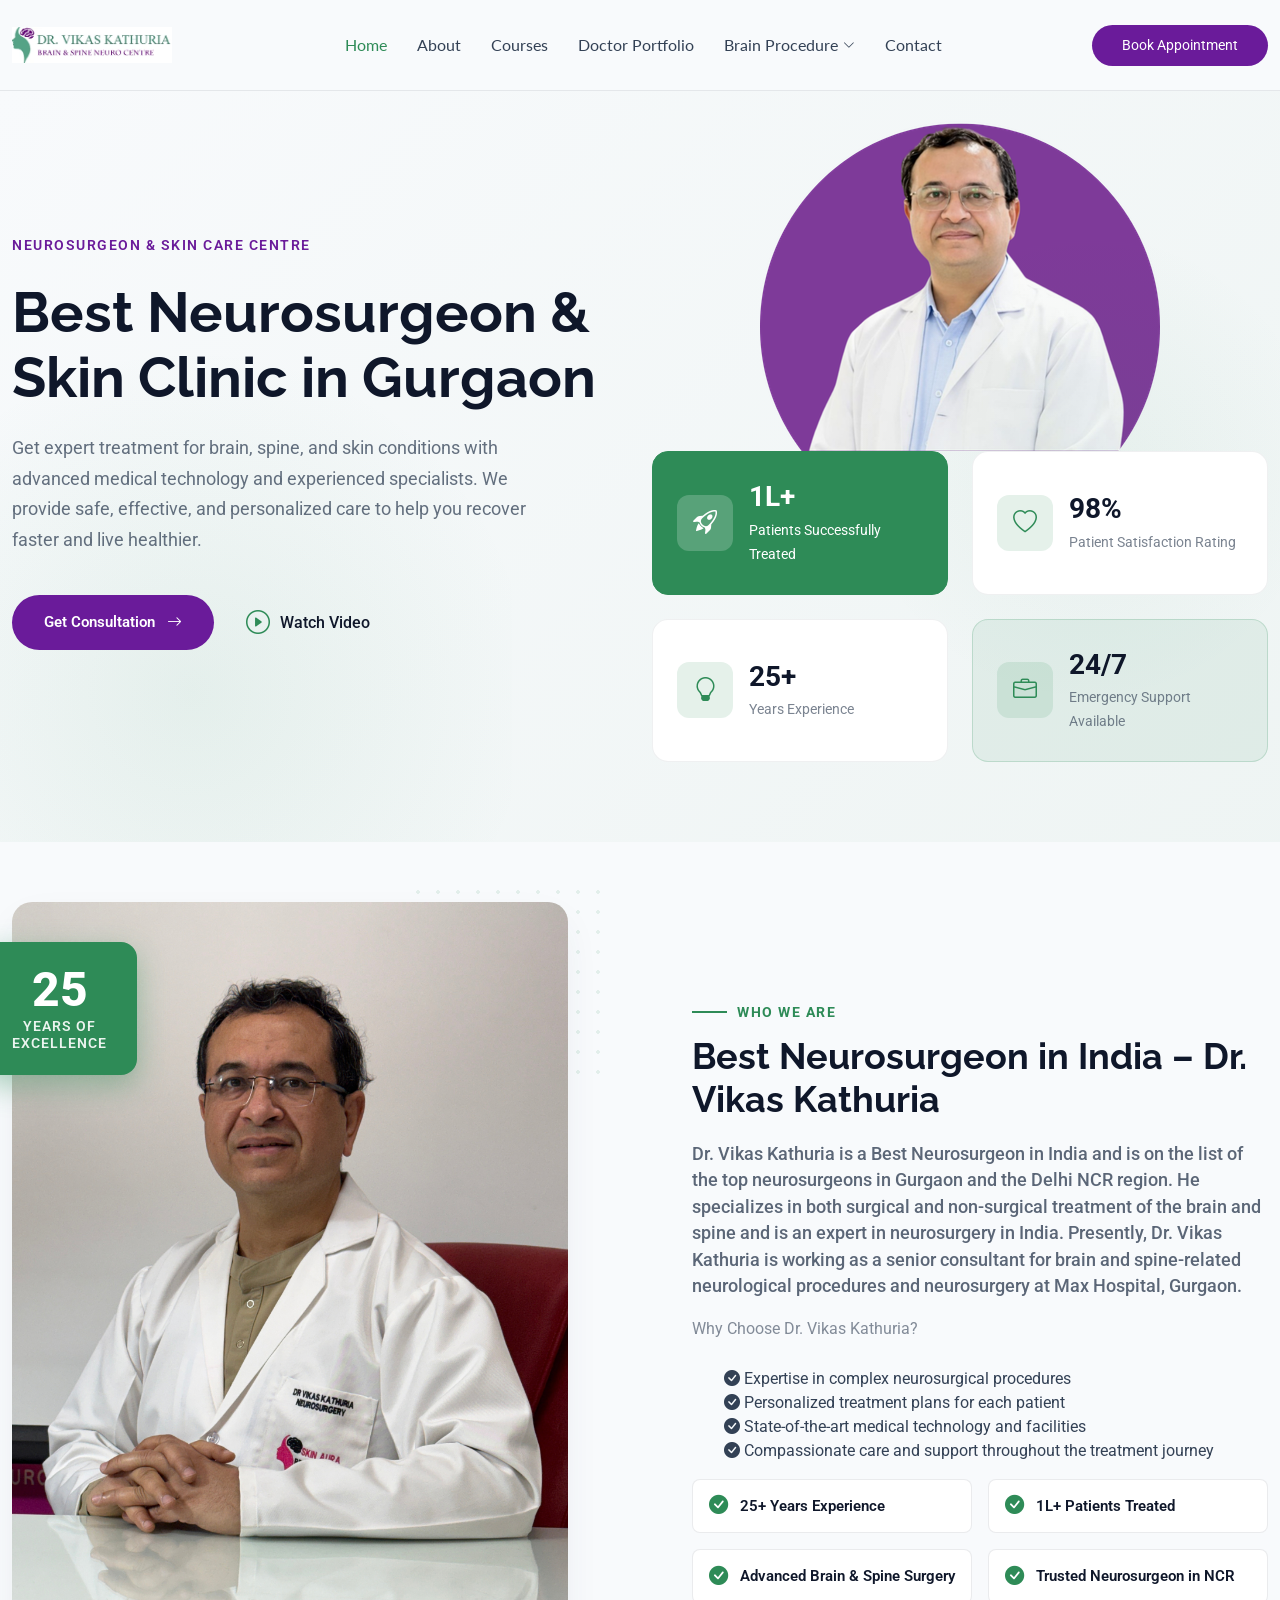
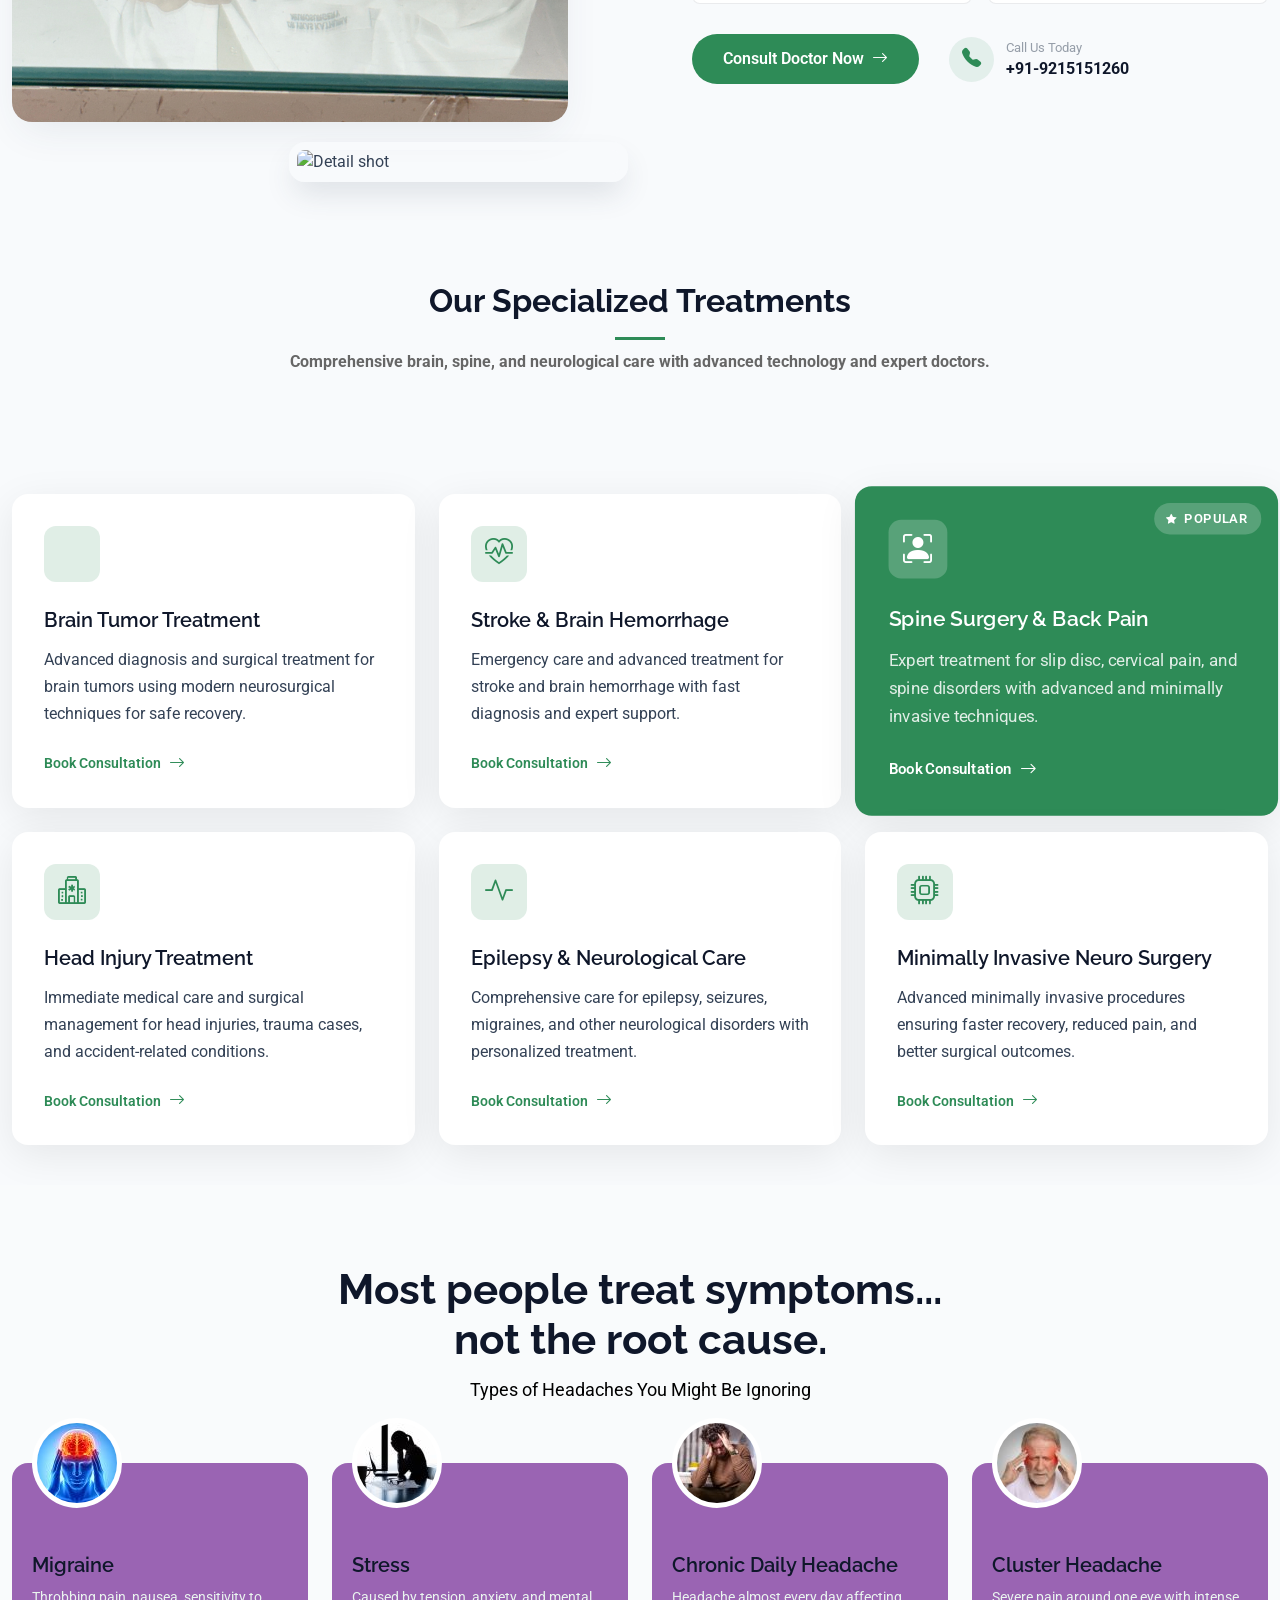
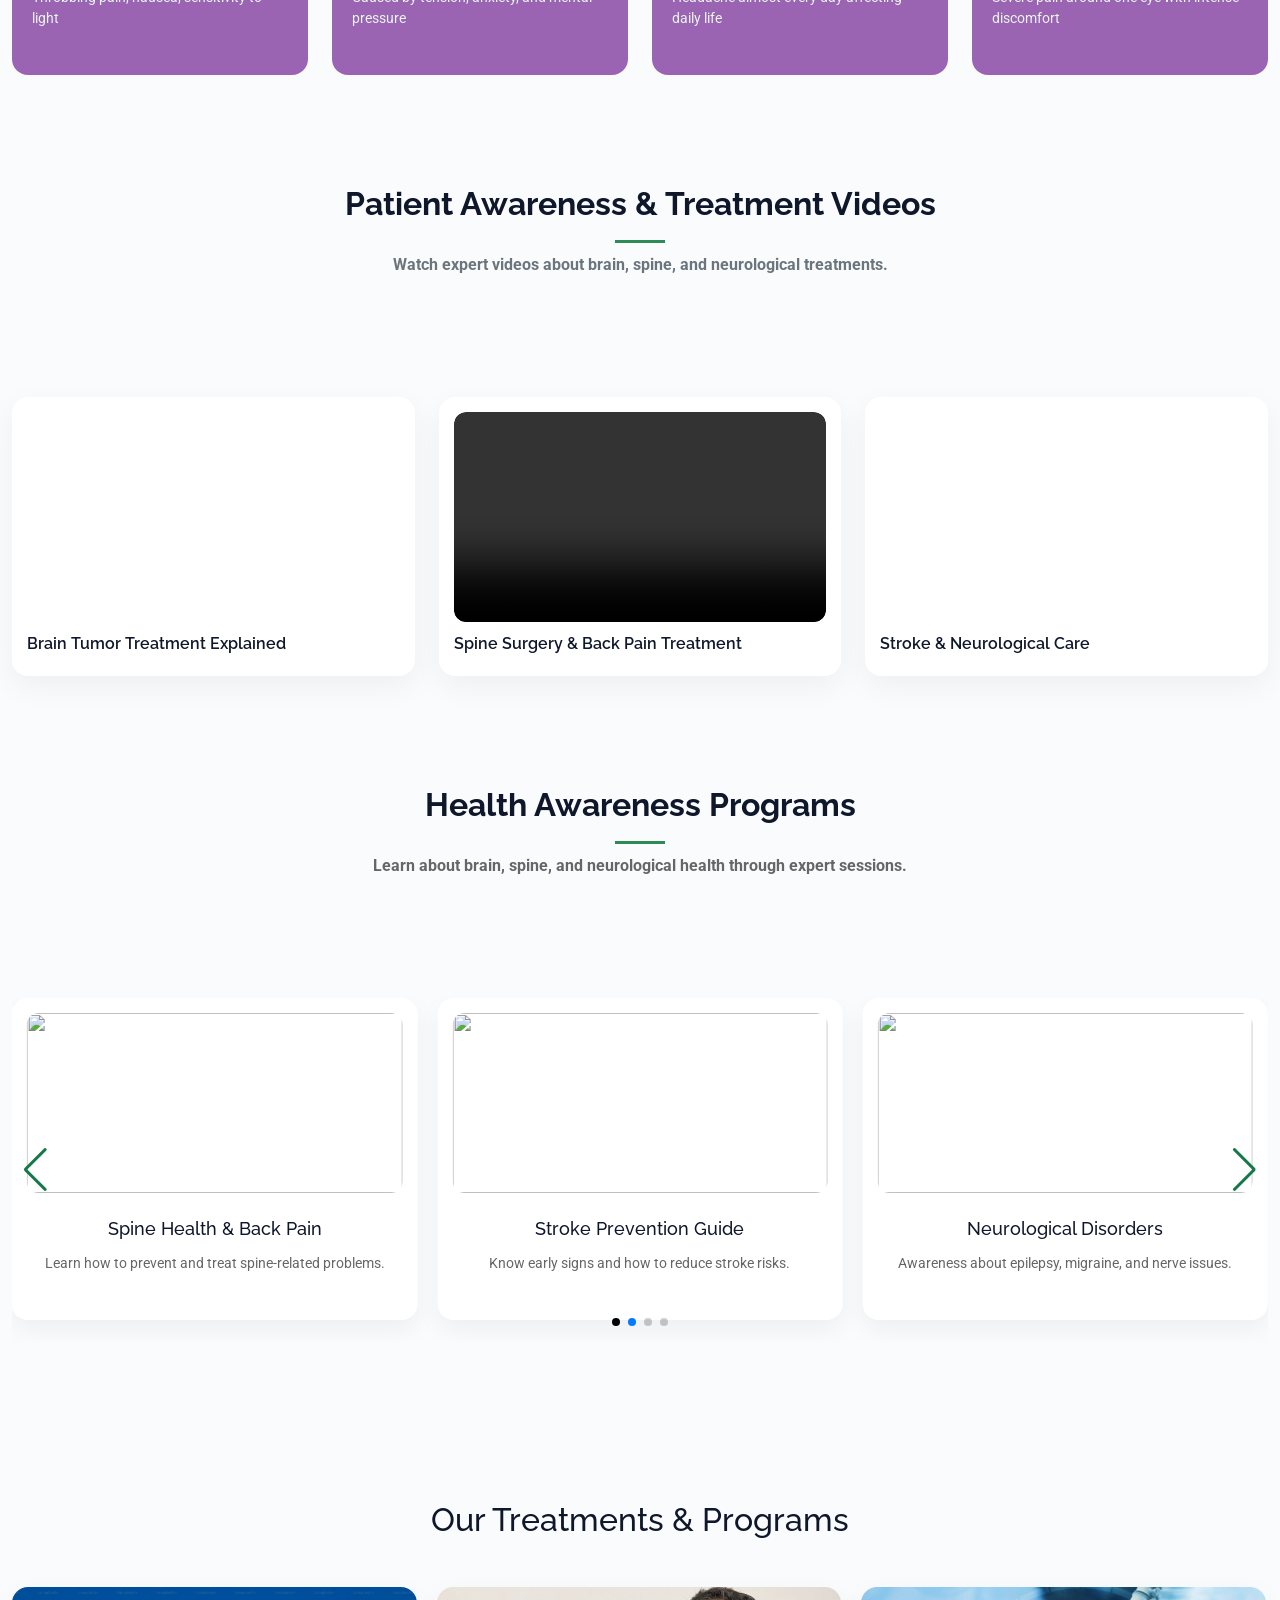
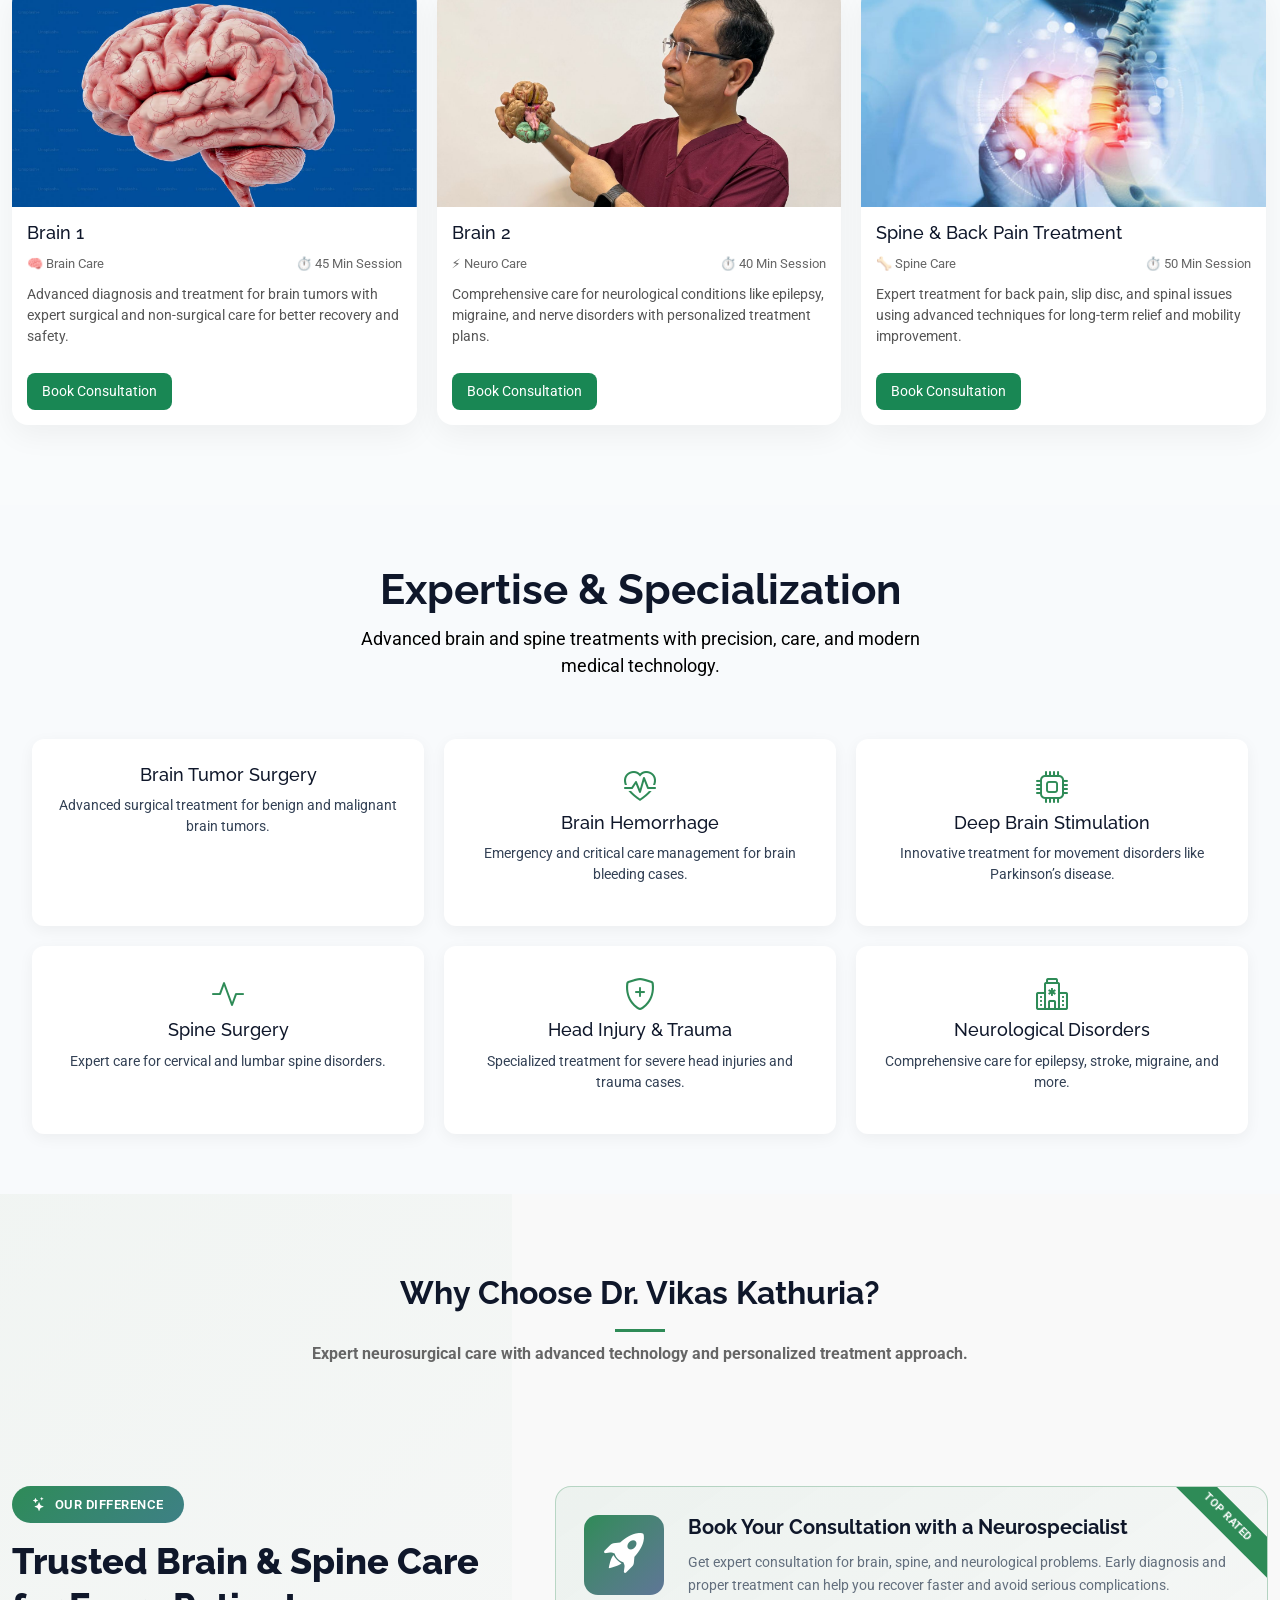
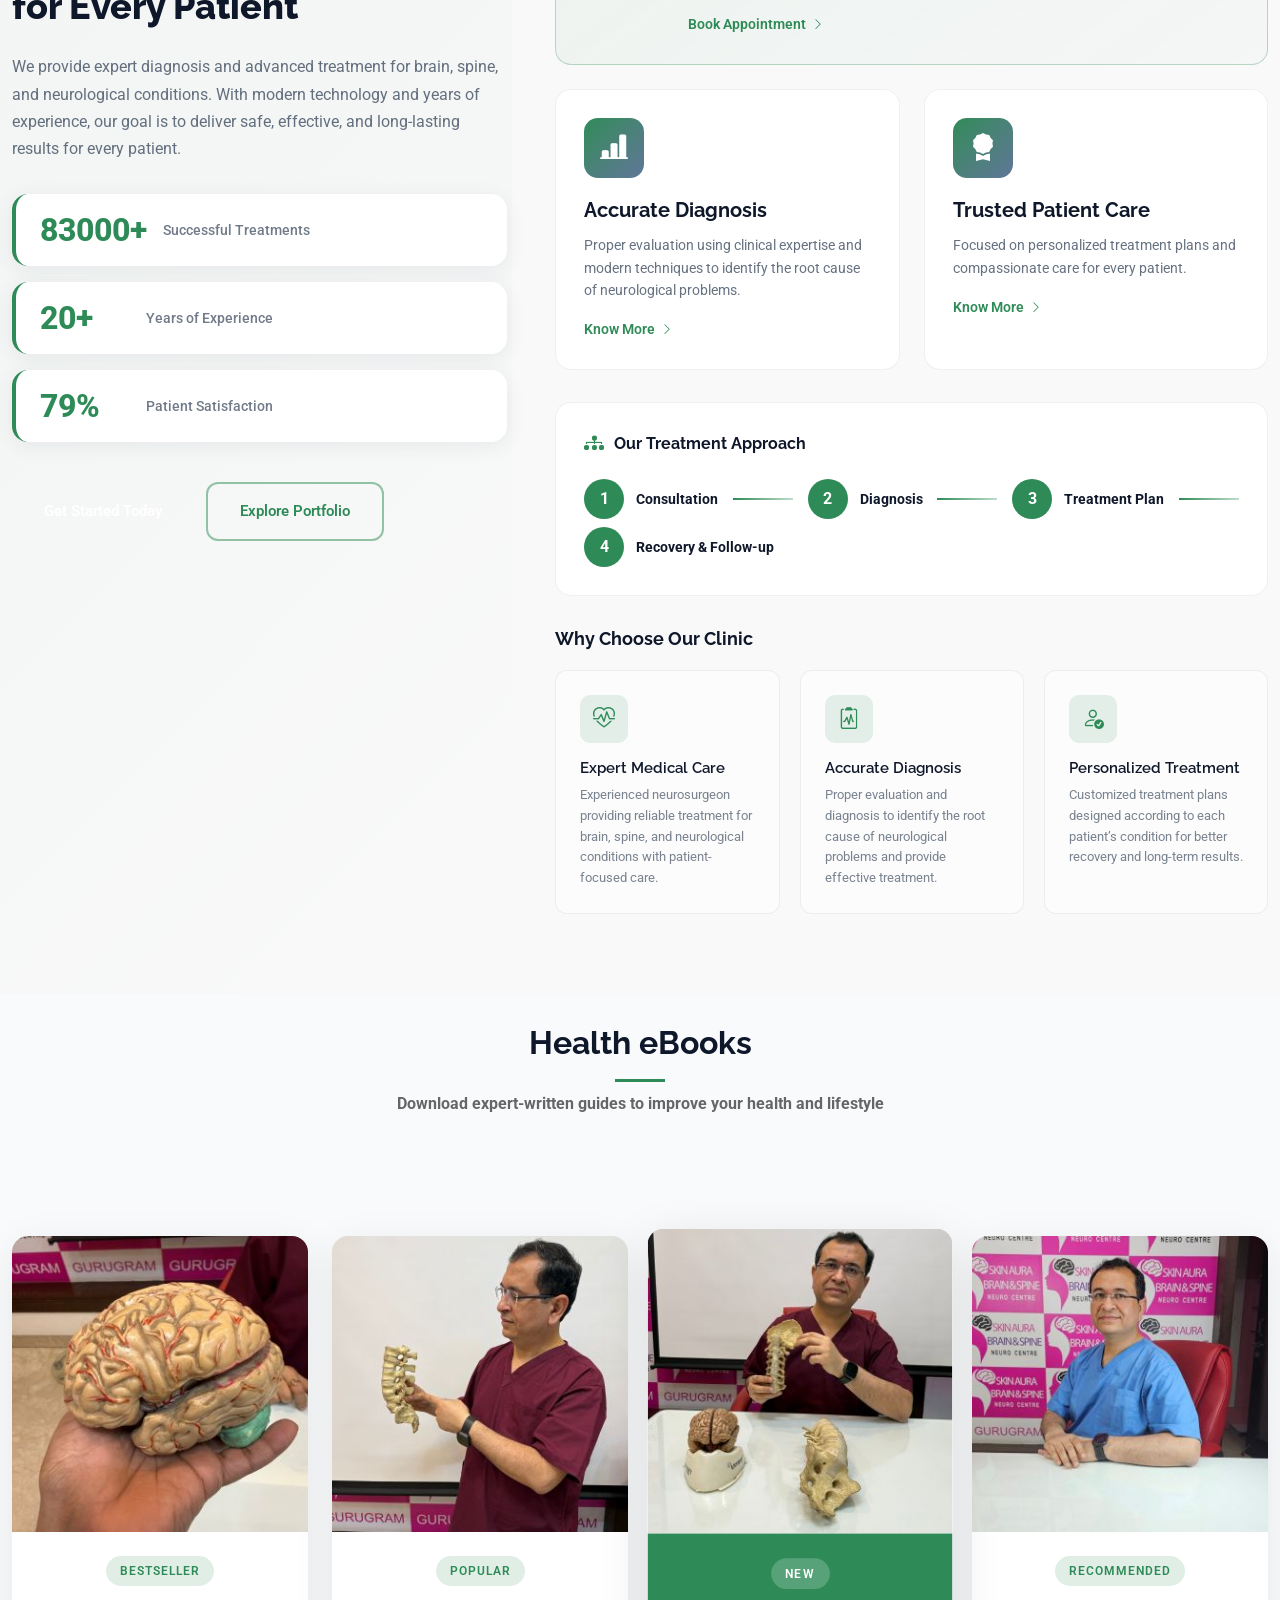
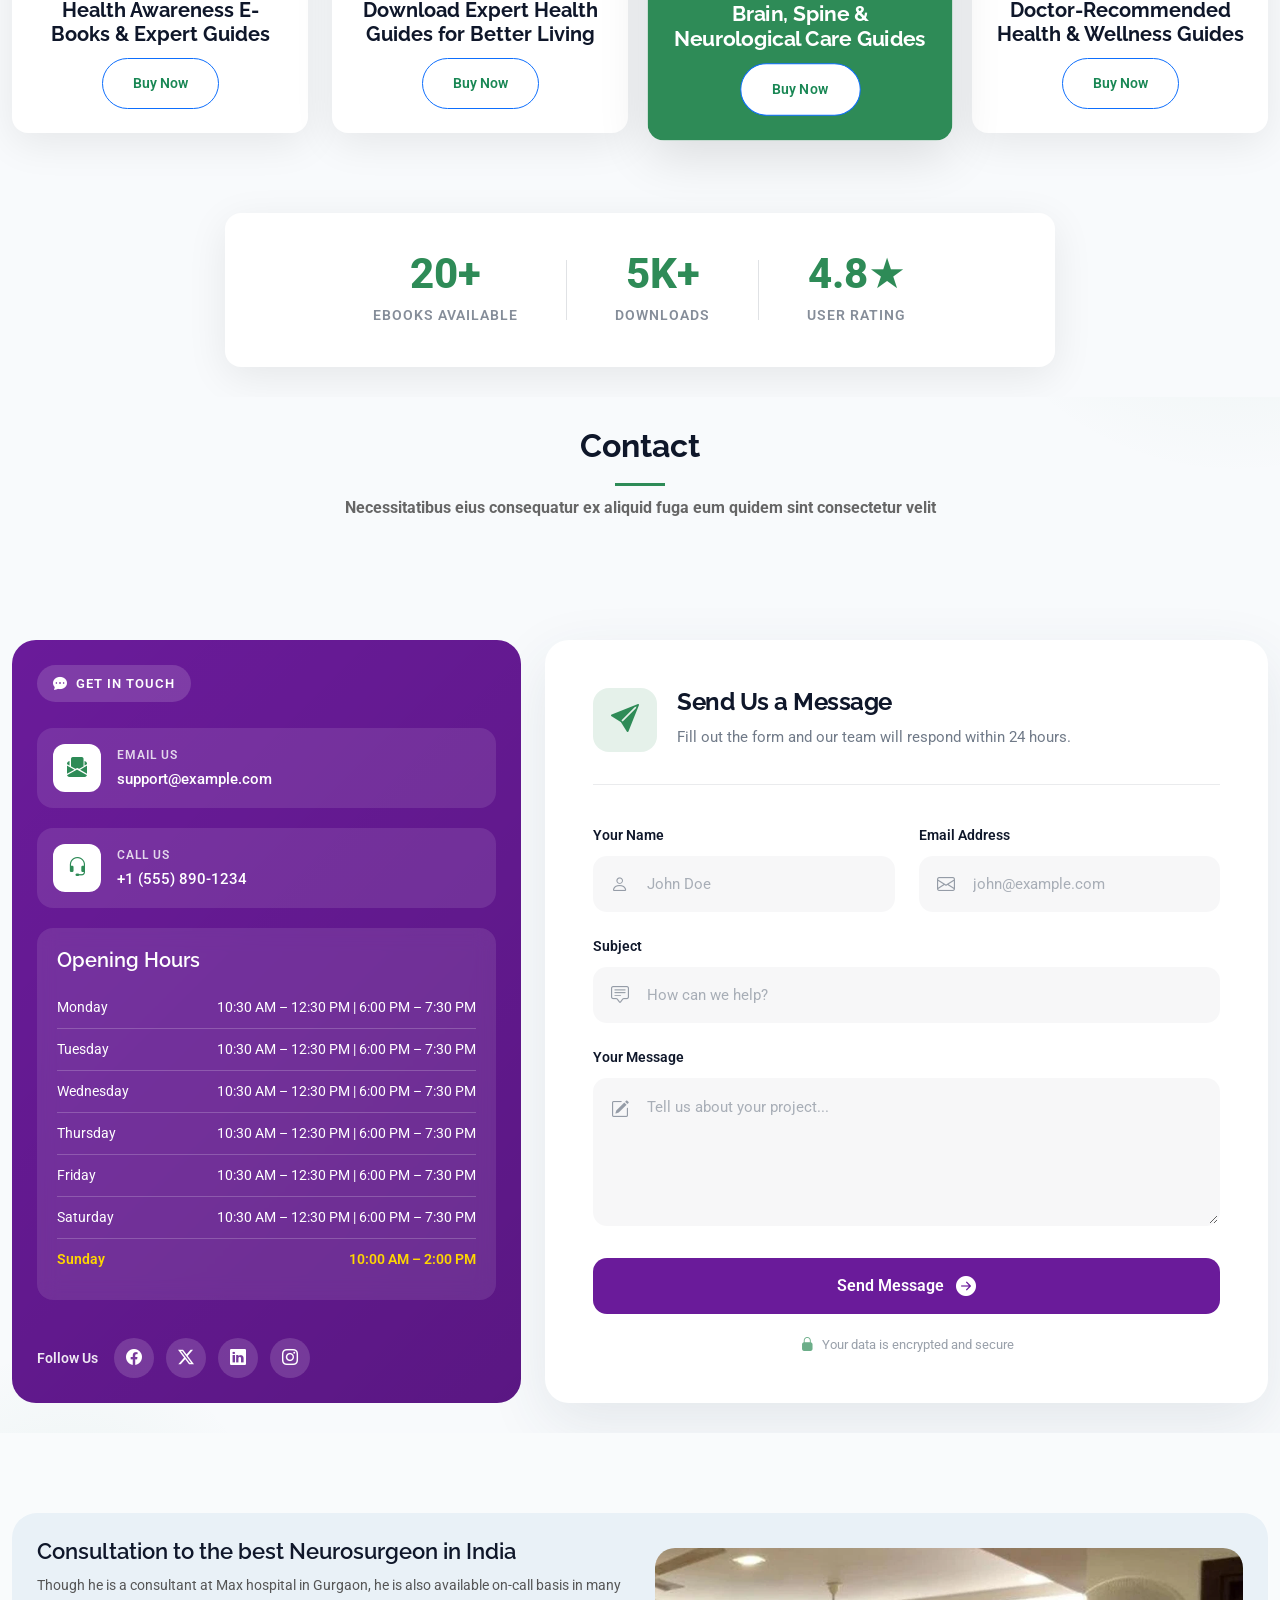
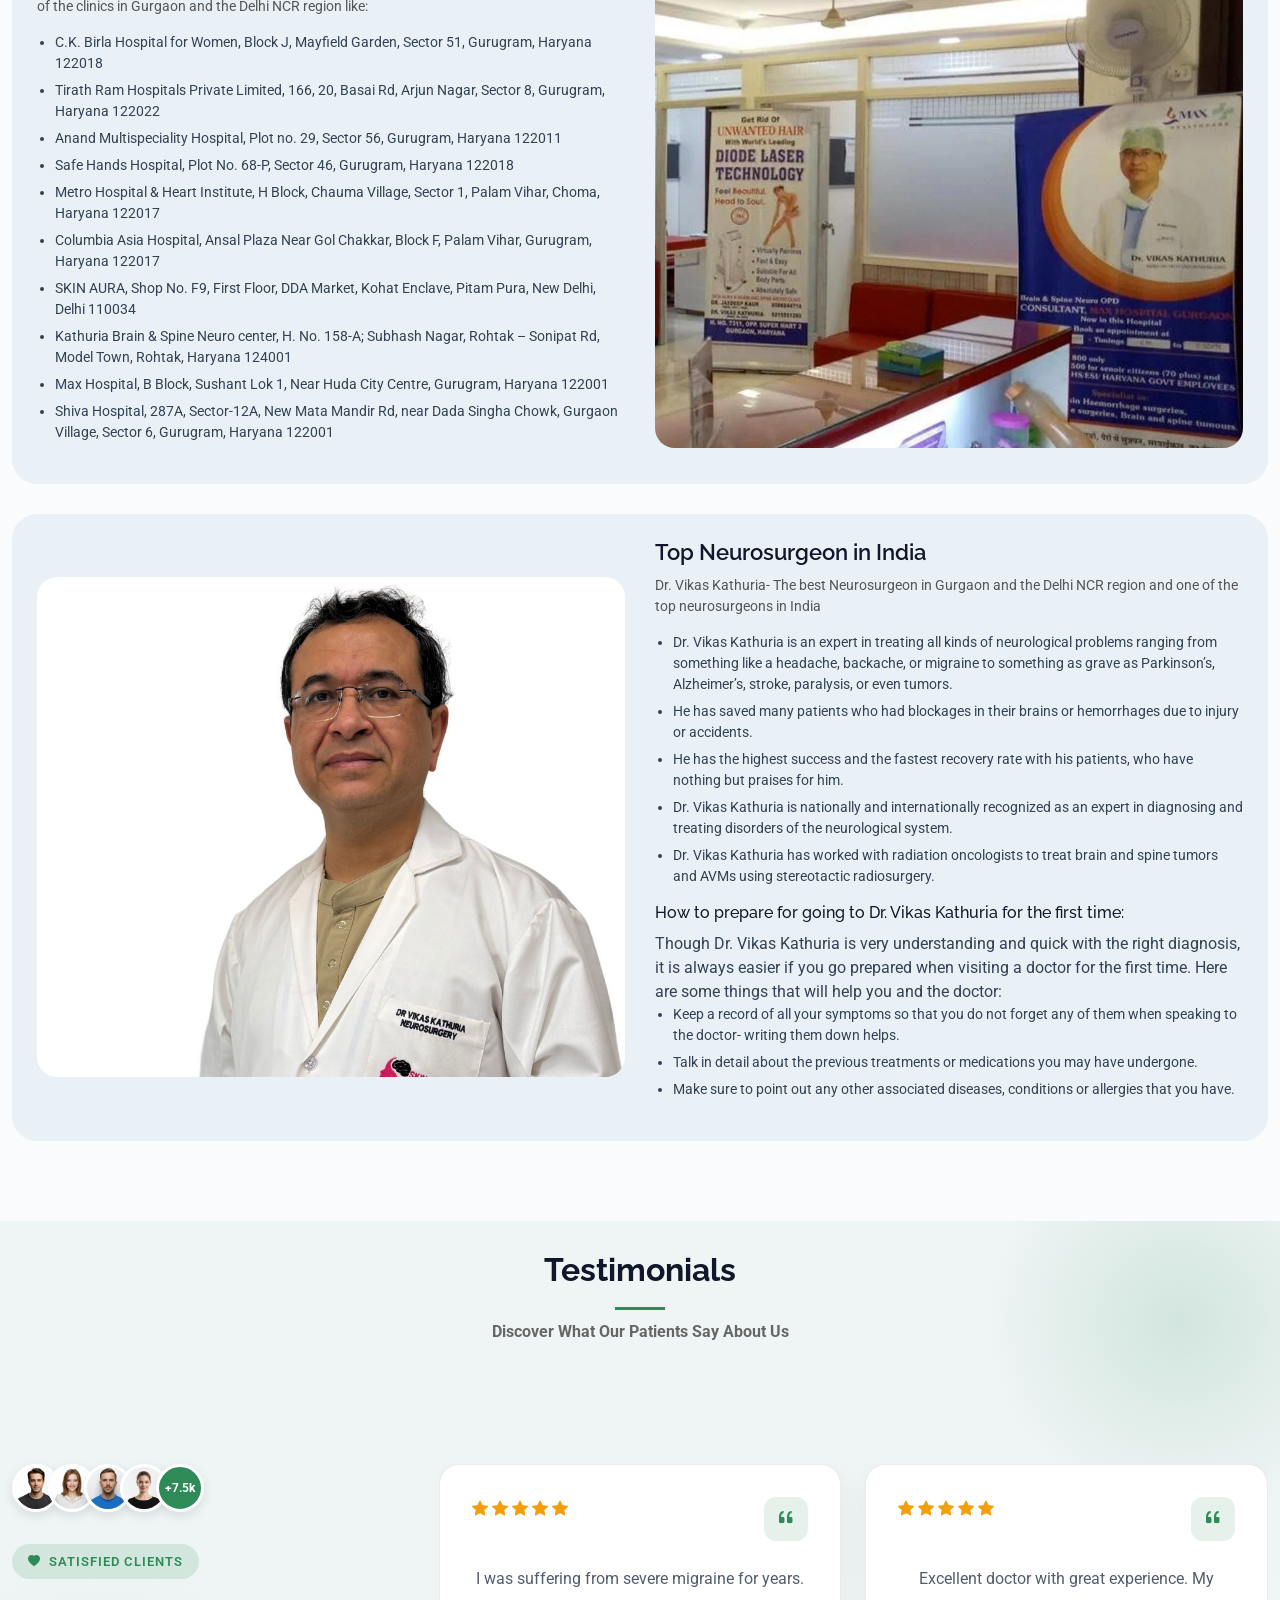
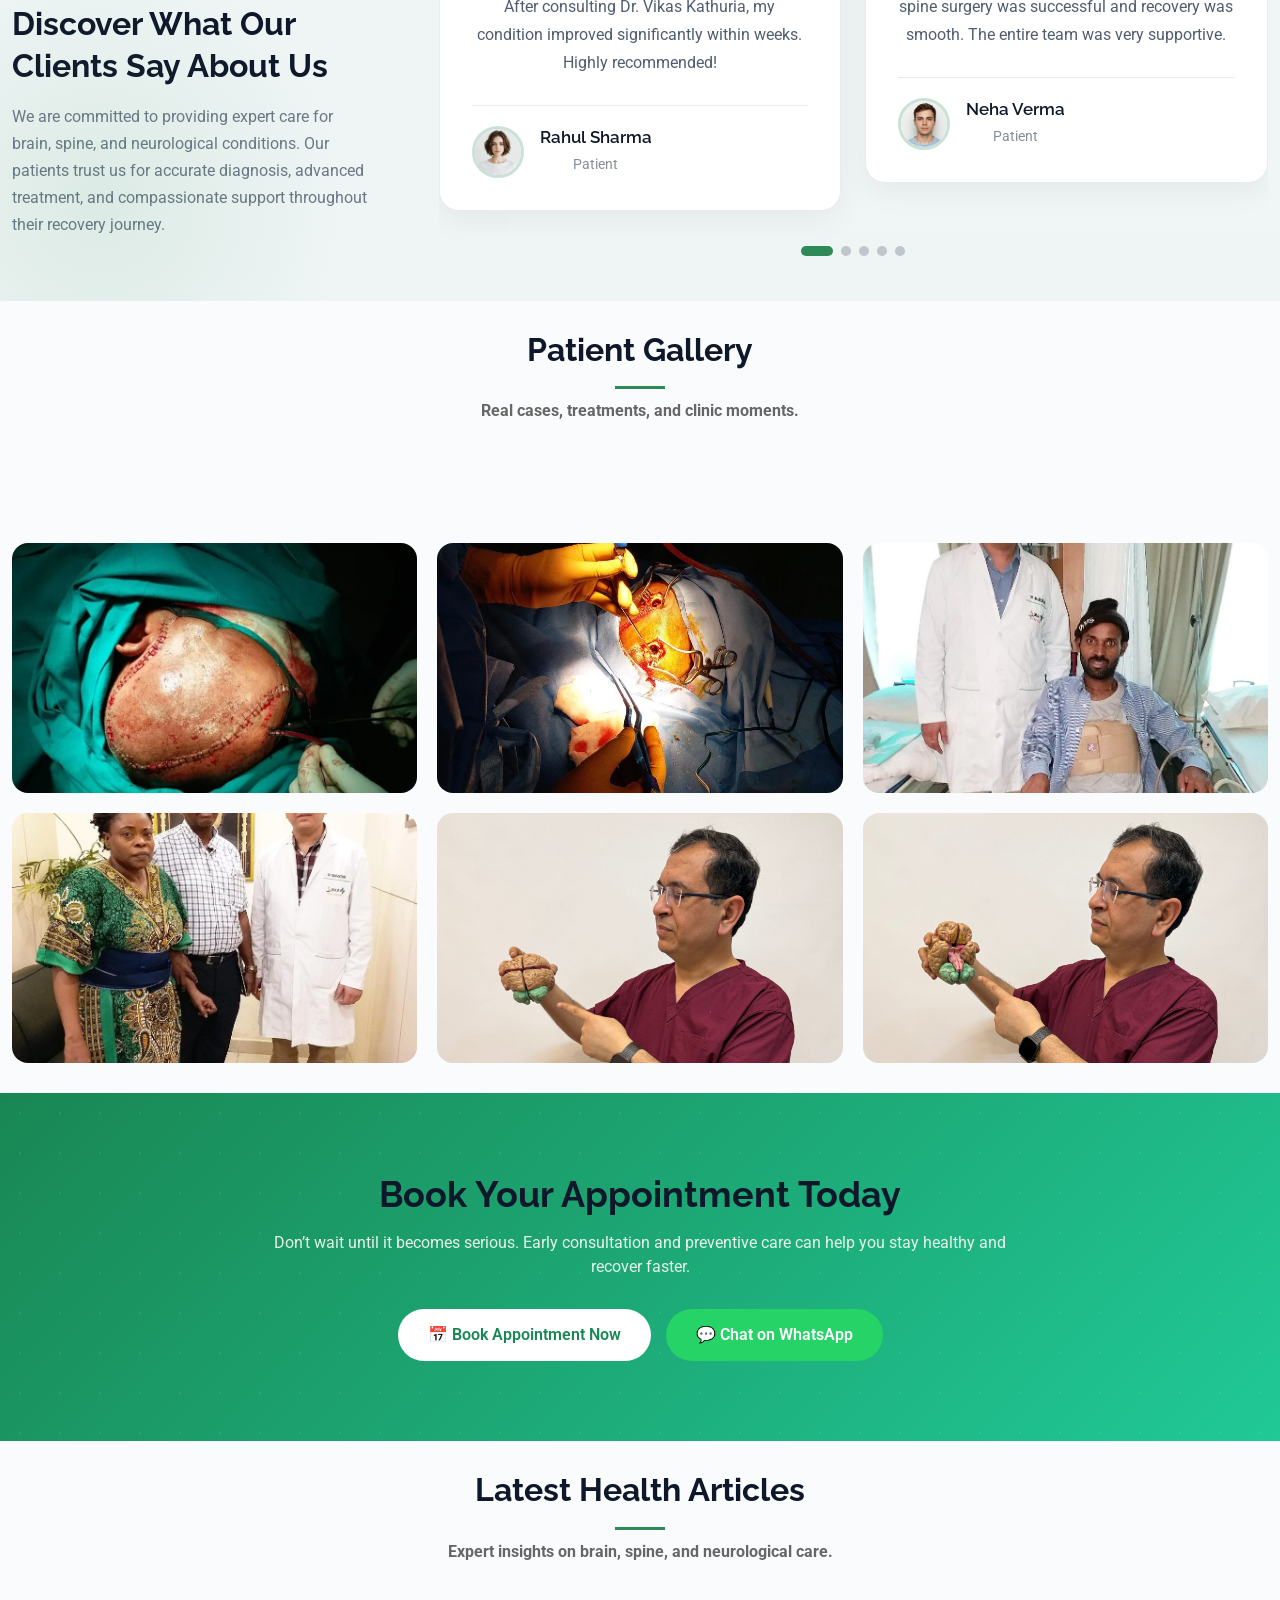
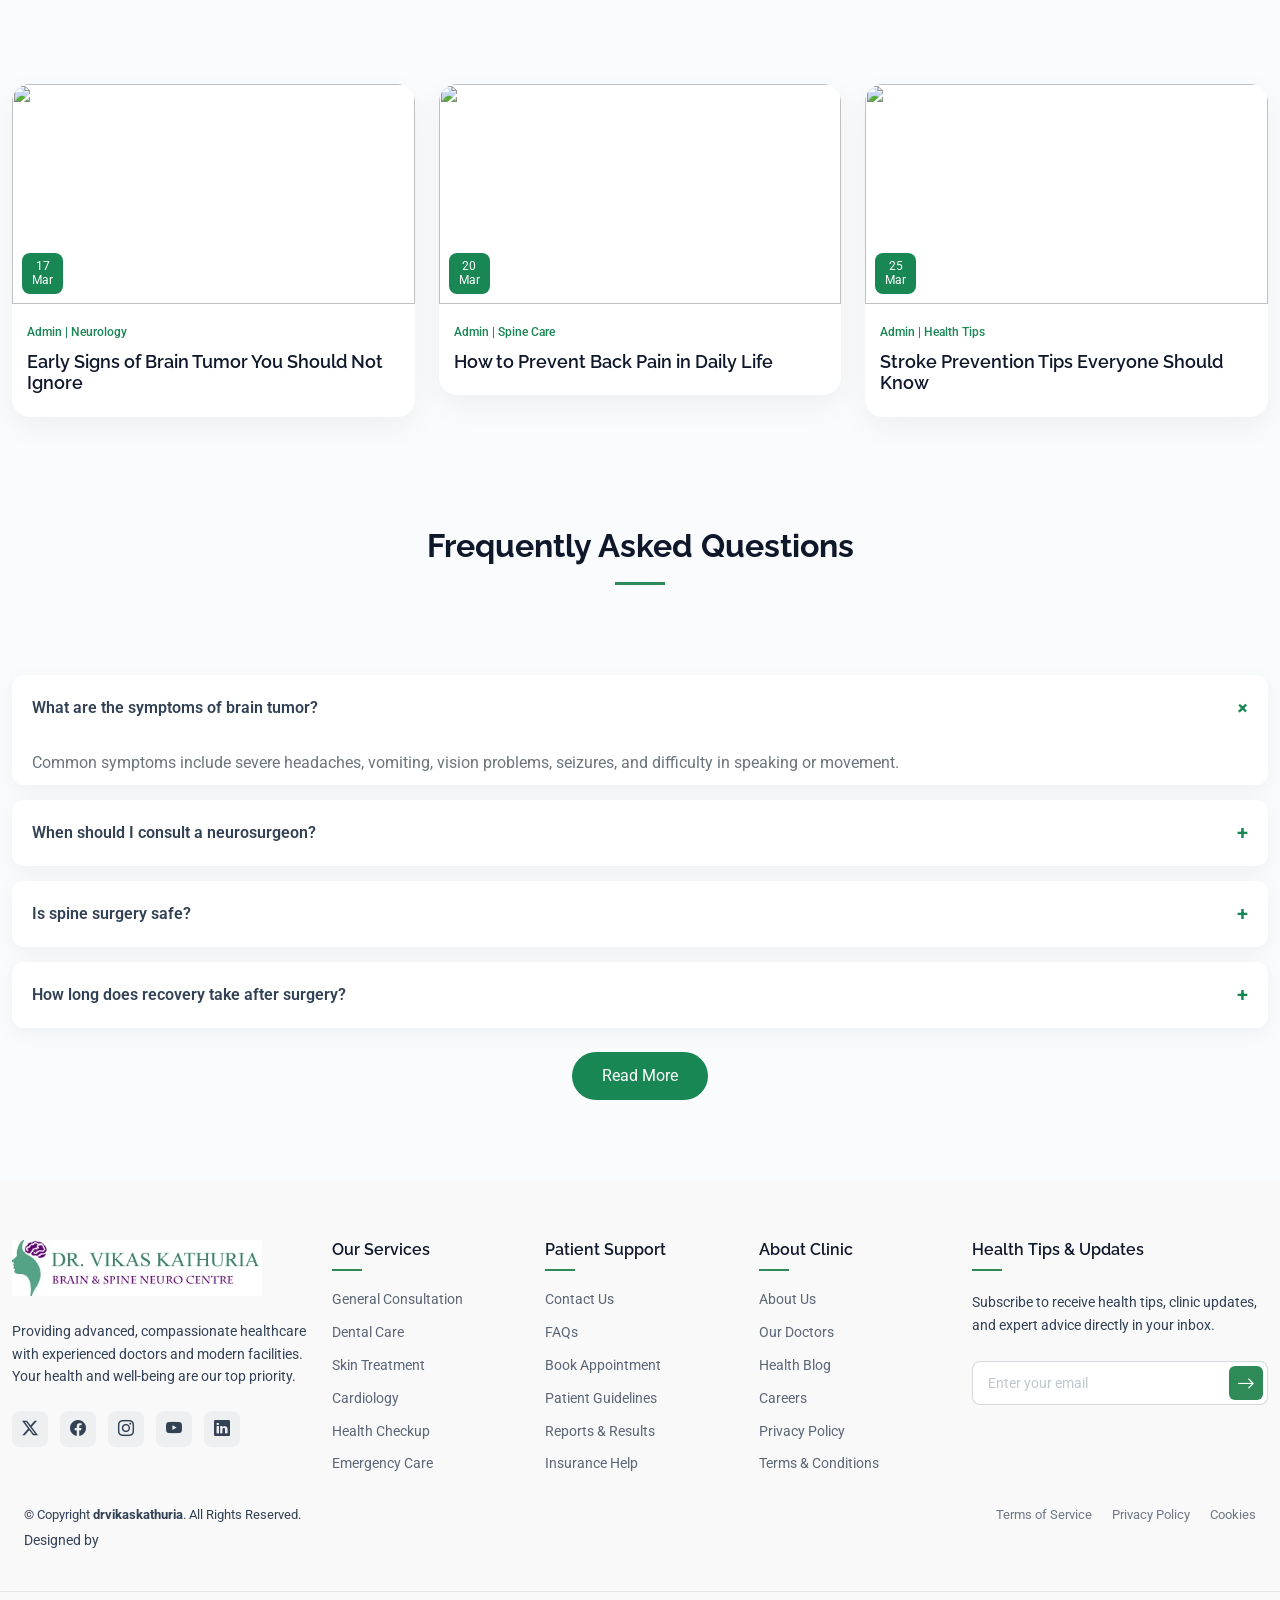
==== commit a1a6e772: "change and update" ====
--- a/index.html
+++ b/index.html
@@ -1896,6 +1896,34 @@
     <!-- gallery section end -->
 
 
+
+    <!-- call to action -->
+
+    <section class="cta-section">
+  <div class="cta-overlay"></div>
+
+  <div class="container text-center">
+    <h2>Book Your Appointment Today</h2>
+
+    <p>
+      Don’t wait until it becomes serious. Early consultation and preventive care can help you stay healthy and recover faster.
+    </p>
+
+    <div class="cta-buttons">
+      <a href="#appointment" class="btn-primary">
+        📅 Book Appointment Now
+      </a>
+
+      <a href="https://wa.me/919876543210" target="_blank" class="btn-whatsapp">
+        💬 Chat on WhatsApp
+      </a>
+    </div>
+  </div>
+</section>
+
+    <!-- call to action end -->
+
+
     <!-- blog section -->
 
     <section class="blog-section">
--- a/assets/css/main.css
+++ b/assets/css/main.css
@@ -7927,4 +7927,110 @@
   }
 }
 
-/* end  */+/* end  */
+
+
+
+/* cta booking appointment */
+/* SECTION */
+.cta-section {
+  position: relative;
+  padding: 80px 20px;
+  background: linear-gradient(135deg, #198754, #20c997);
+  overflow: hidden;
+  color: #fff;
+}
+
+/* BACKGROUND DOT EFFECT */
+.cta-overlay {
+  position: absolute;
+  inset: 0;
+  opacity: 0.08;
+  background-image: radial-gradient(circle, #fff 1px, transparent 1px);
+  background-size: 40px 40px;
+}
+
+/* CONTENT */
+.cta-section .container {
+  position: relative;
+  z-index: 2;
+  max-width: 800px;
+  margin: auto;
+}
+
+/* HEADING */
+.cta-section h2 {
+  font-size: 36px;
+  font-weight: 700;
+  margin-bottom: 15px;
+}
+
+/* TEXT */
+.cta-section p {
+  font-size: 16px;
+  color: #e6f4ea;
+  margin-bottom: 30px;
+}
+
+/* BUTTON WRAPPER */
+.cta-buttons {
+  display: flex;
+  justify-content: center;
+  gap: 15px;
+  flex-wrap: wrap;
+}
+
+/* PRIMARY BUTTON */
+.btn-primary {
+  background: #fff;
+  color: #198754;
+  padding: 14px 30px;
+  border-radius: 50px;
+  font-weight: 600;
+  text-decoration: none;
+  transition: 0.3s;
+}
+
+.btn-primary:hover {
+  background: #f1f1f1;
+}
+
+/* WHATSAPP BUTTON */
+.btn-whatsapp {
+  background: #25D366;
+  color: #fff;
+  padding: 14px 30px;
+  border-radius: 50px;
+  font-weight: 600;
+  text-decoration: none;
+  transition: 0.3s;
+}
+
+.btn-whatsapp:hover {
+  background: #1ebe5a;
+}
+
+/* ============================= */
+/* 📱 RESPONSIVE */
+/* ============================= */
+@media (max-width: 768px) {
+  .cta-section h2 {
+    font-size: 26px;
+  }
+
+  .cta-section p {
+    font-size: 14px;
+  }
+
+  .cta-buttons {
+    flex-direction: column;
+  }
+
+  .btn-primary,
+  .btn-whatsapp {
+    width: 100%;
+    text-align: center;
+  }
+}
+
+/* end cta */
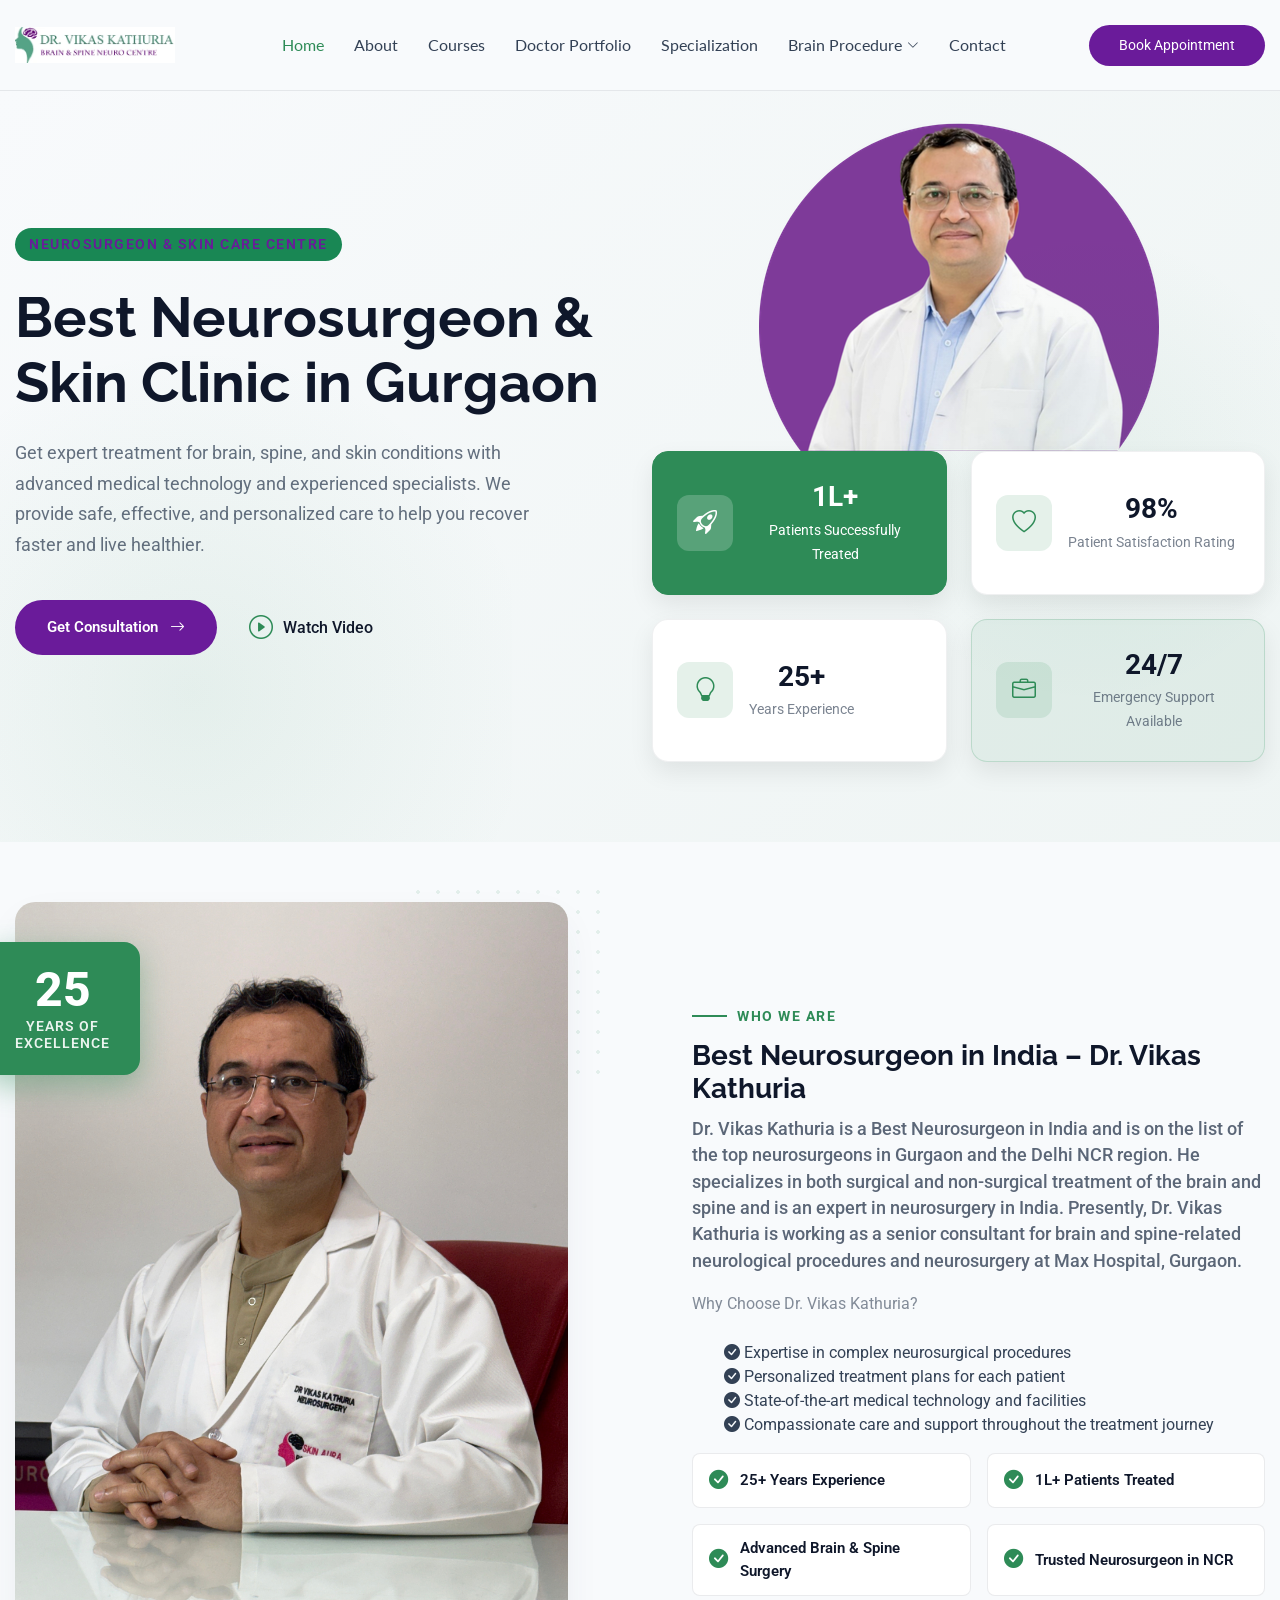
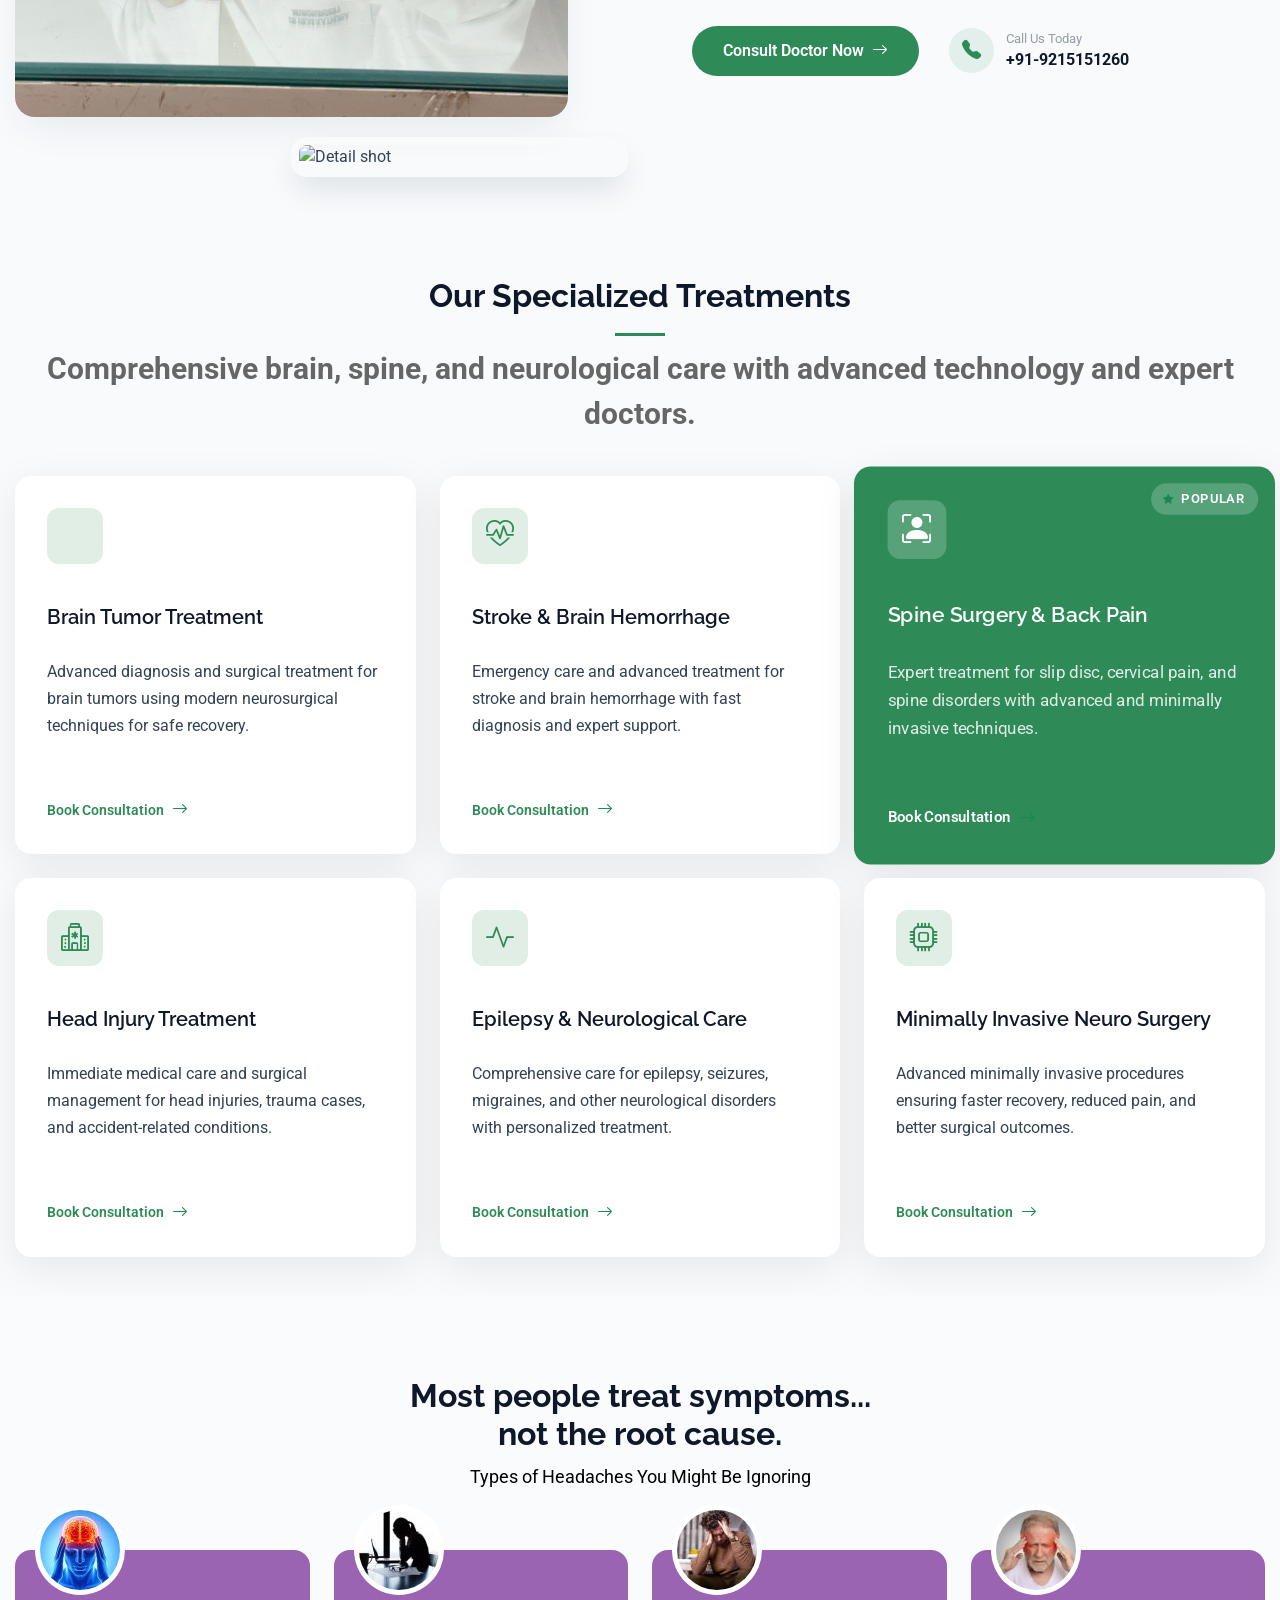
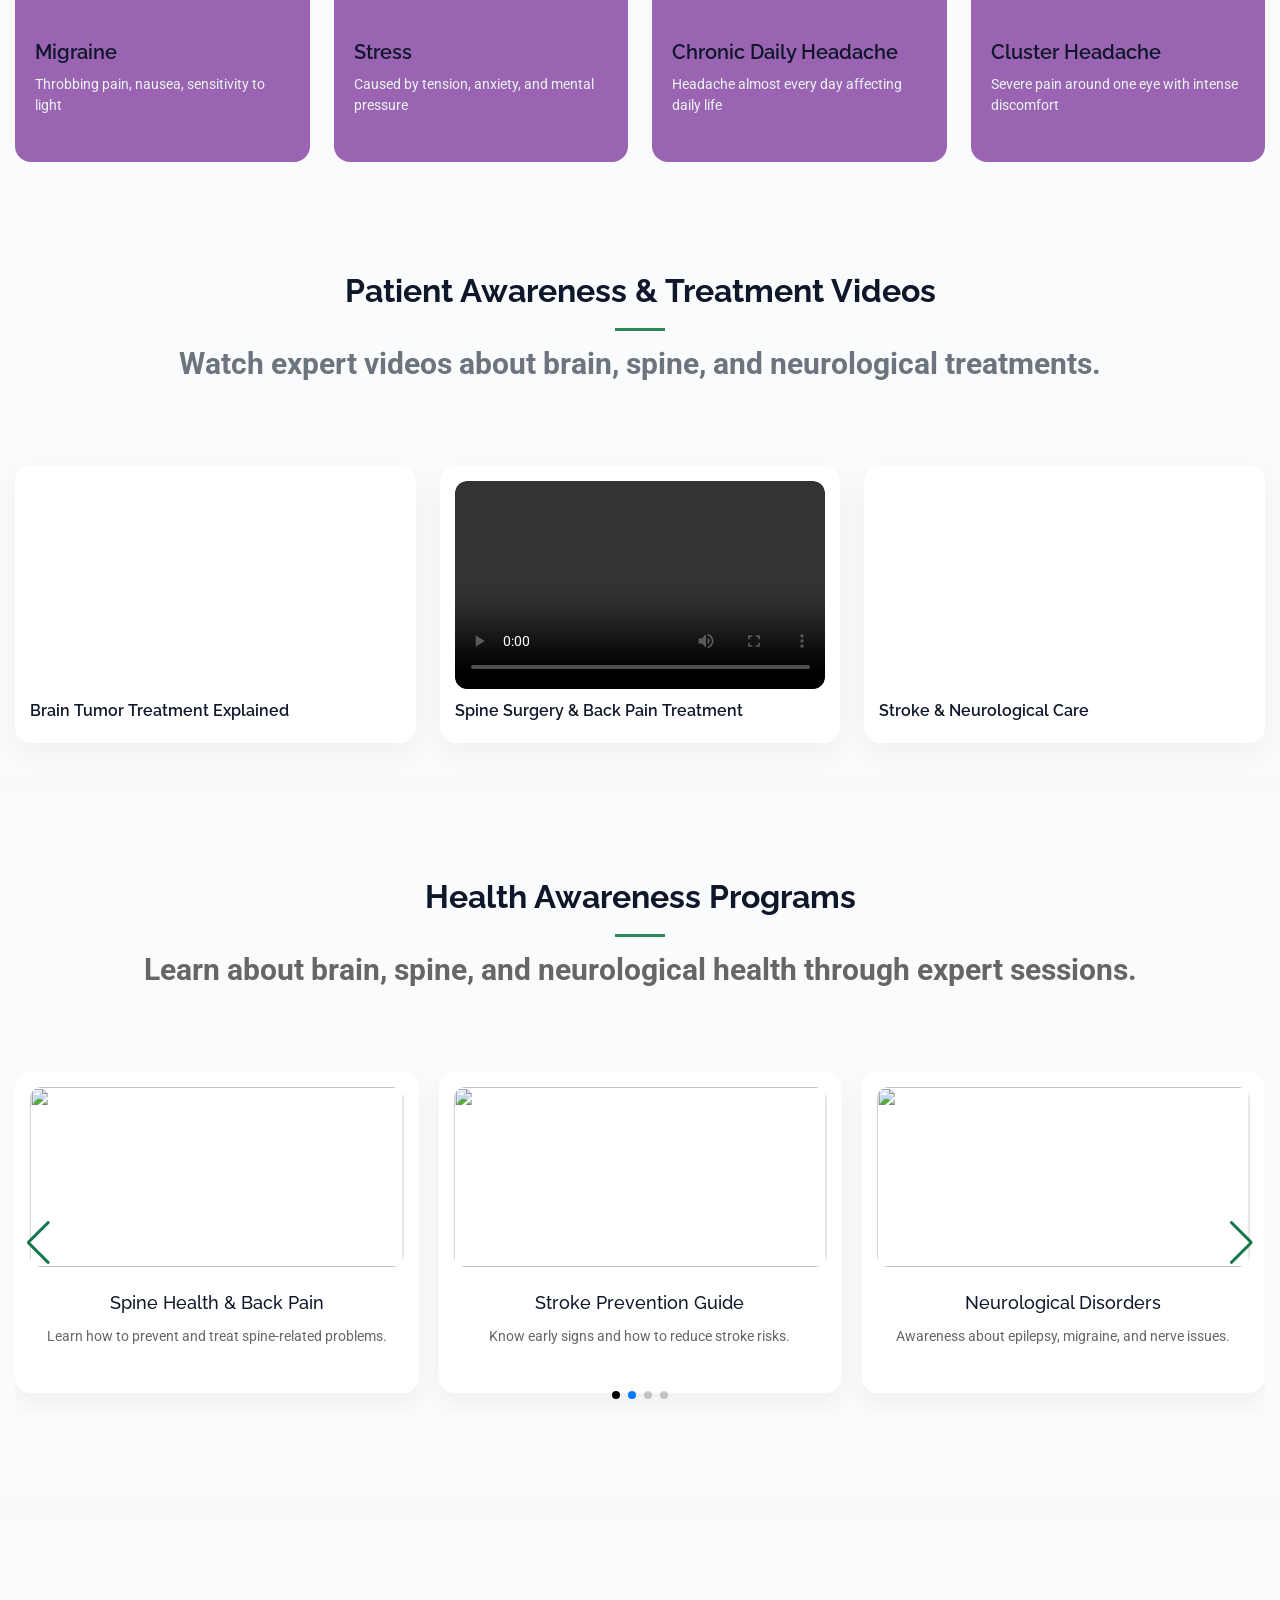
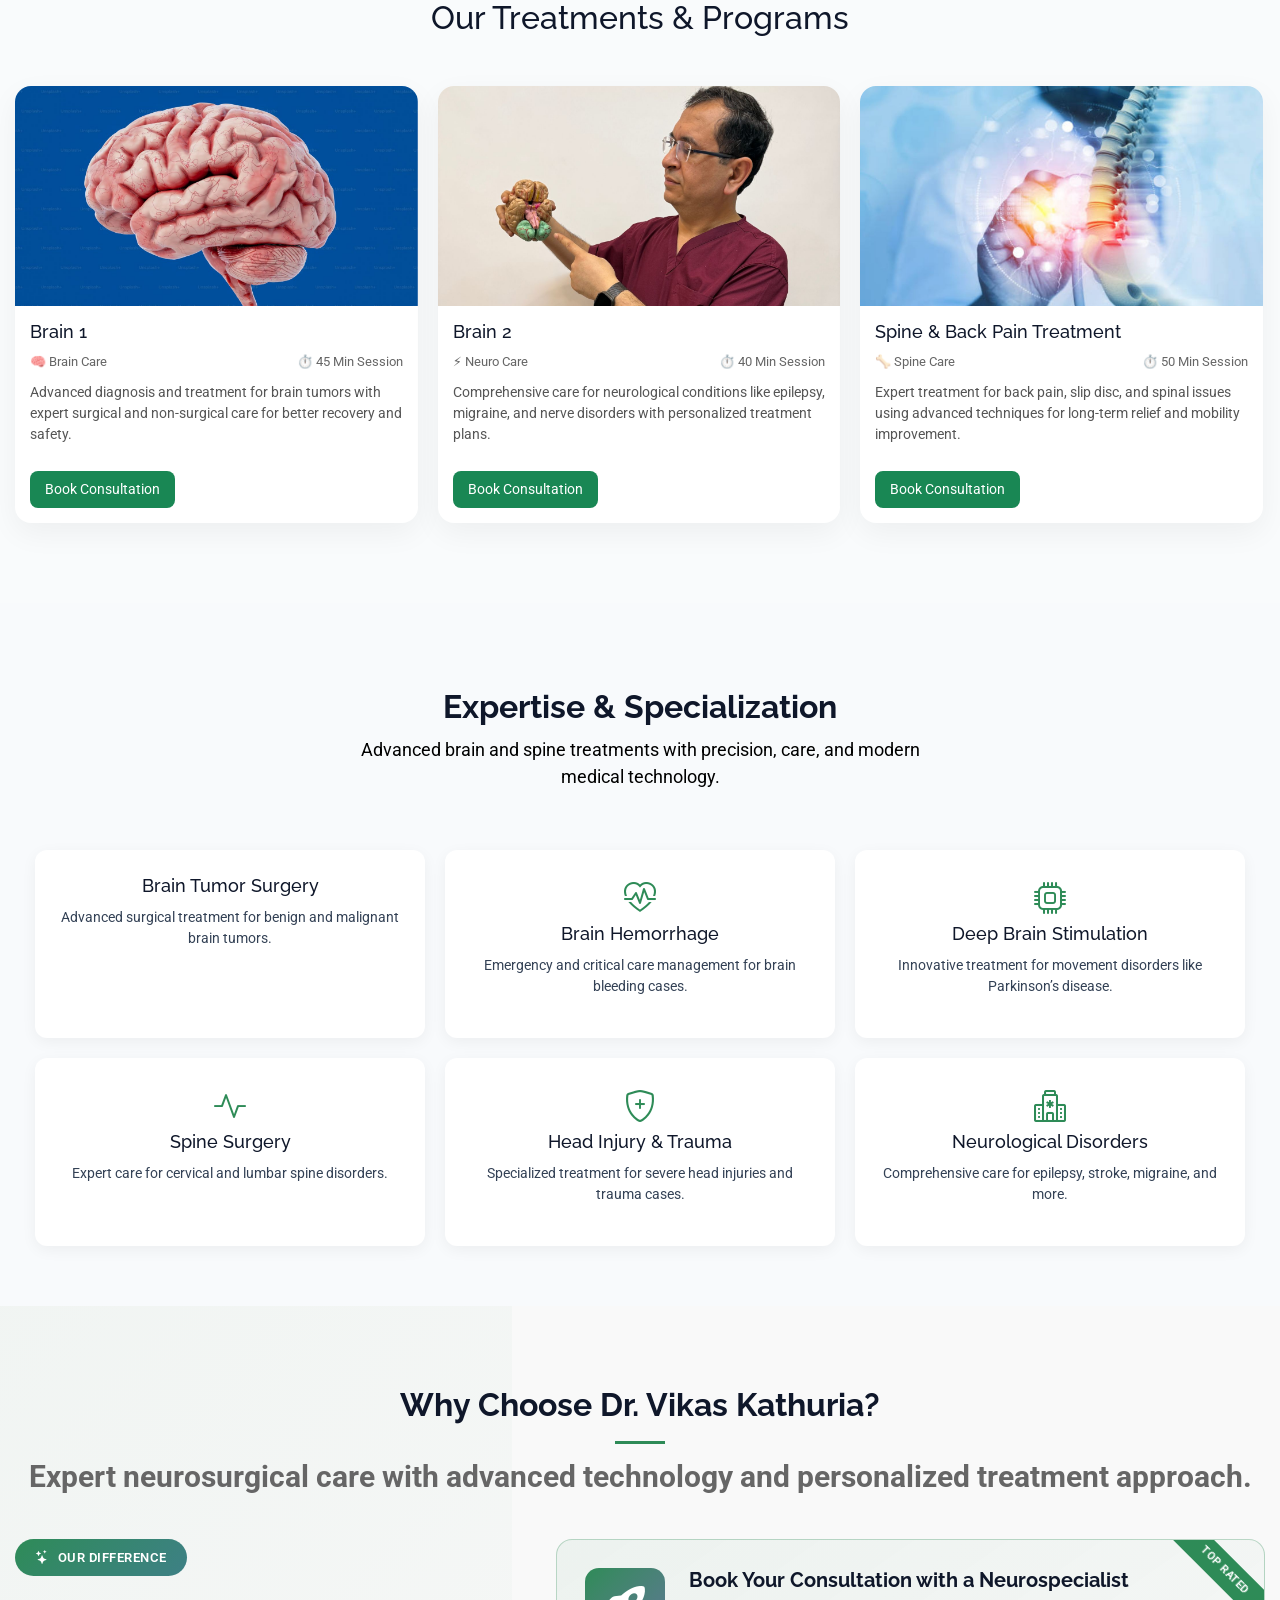
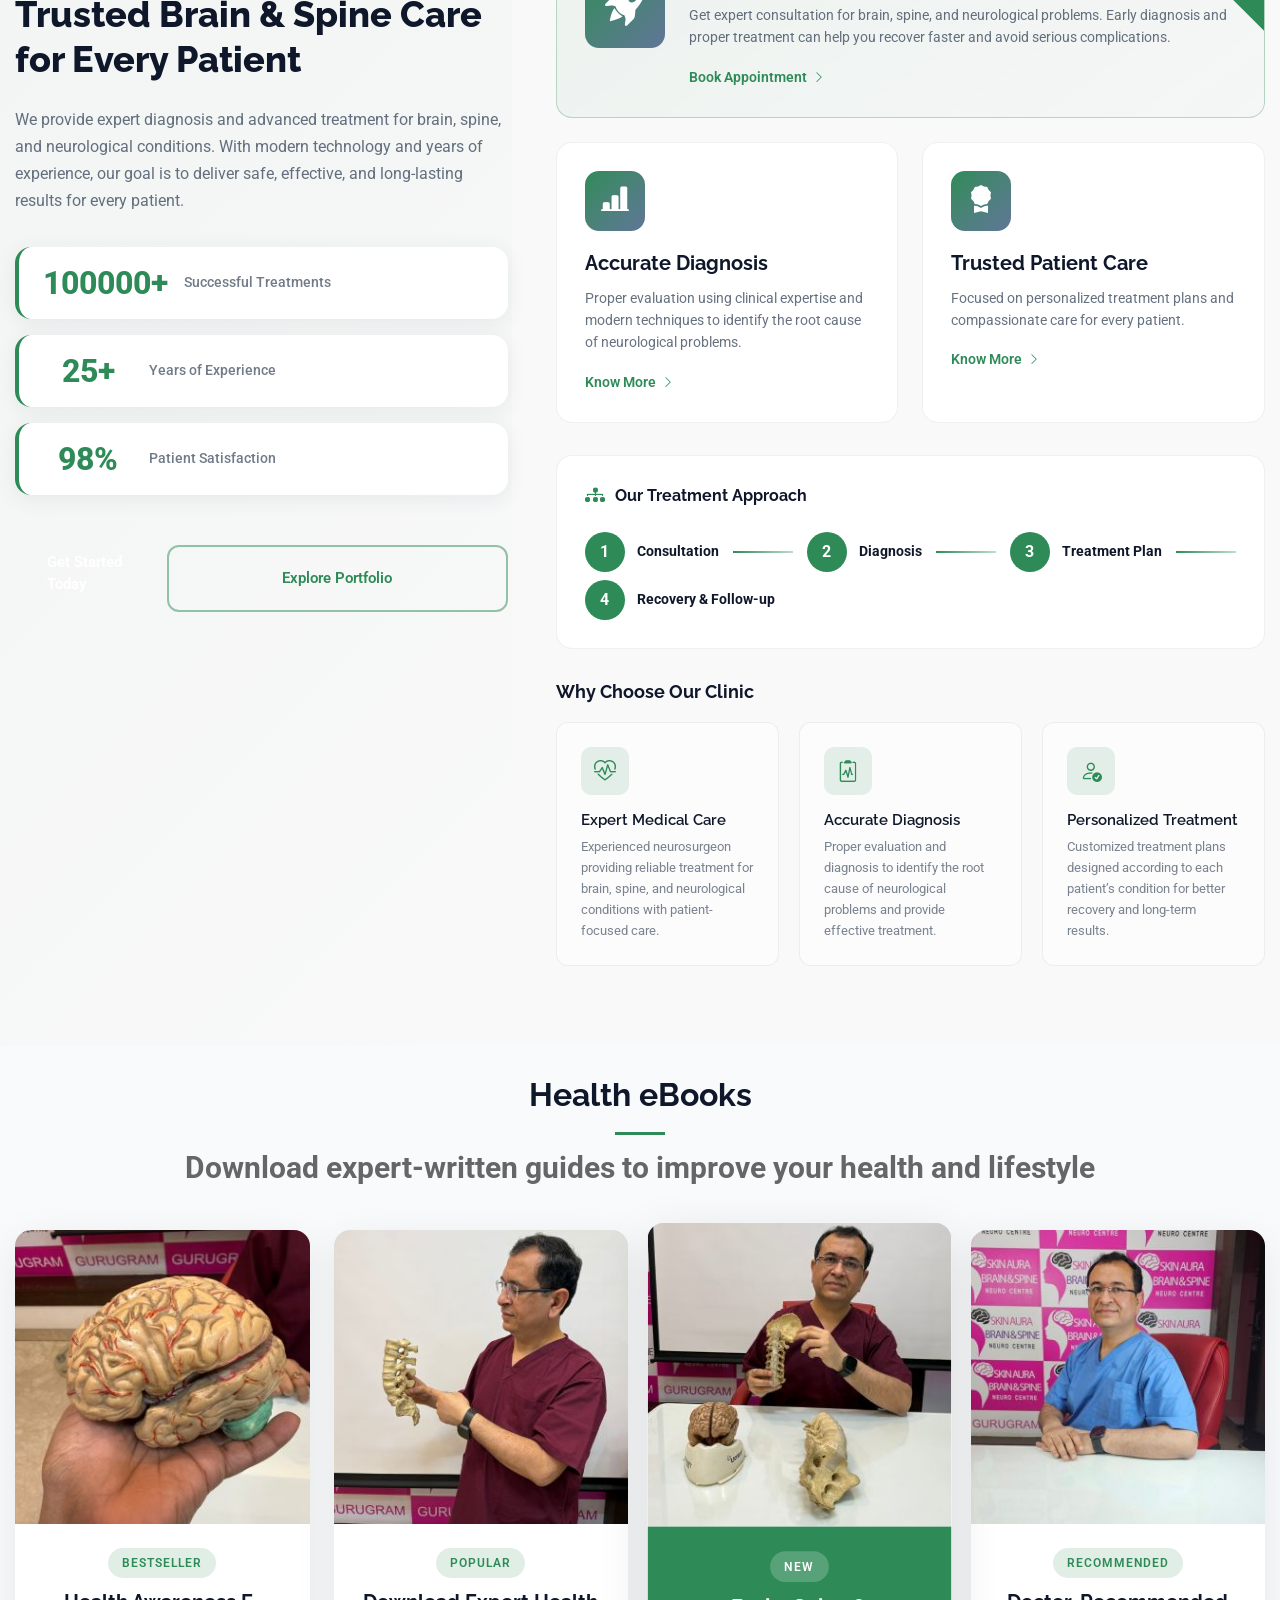
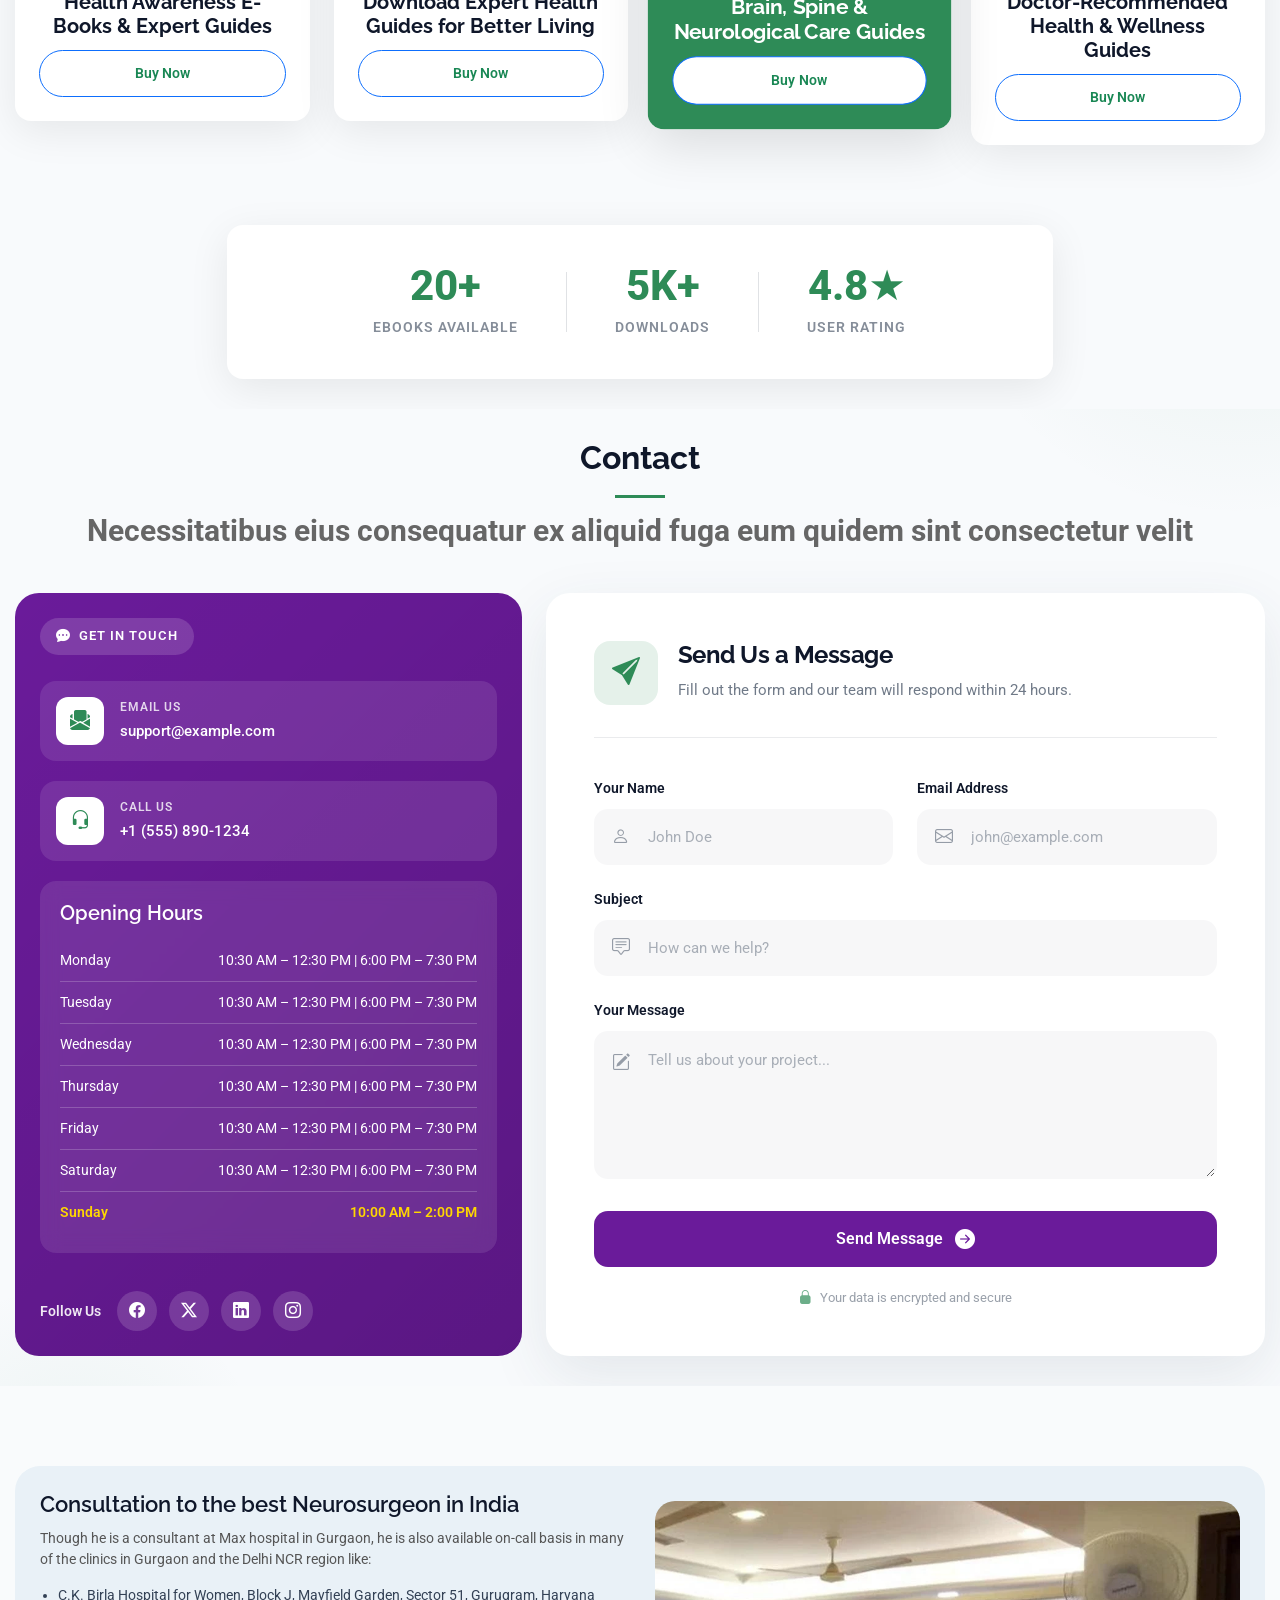
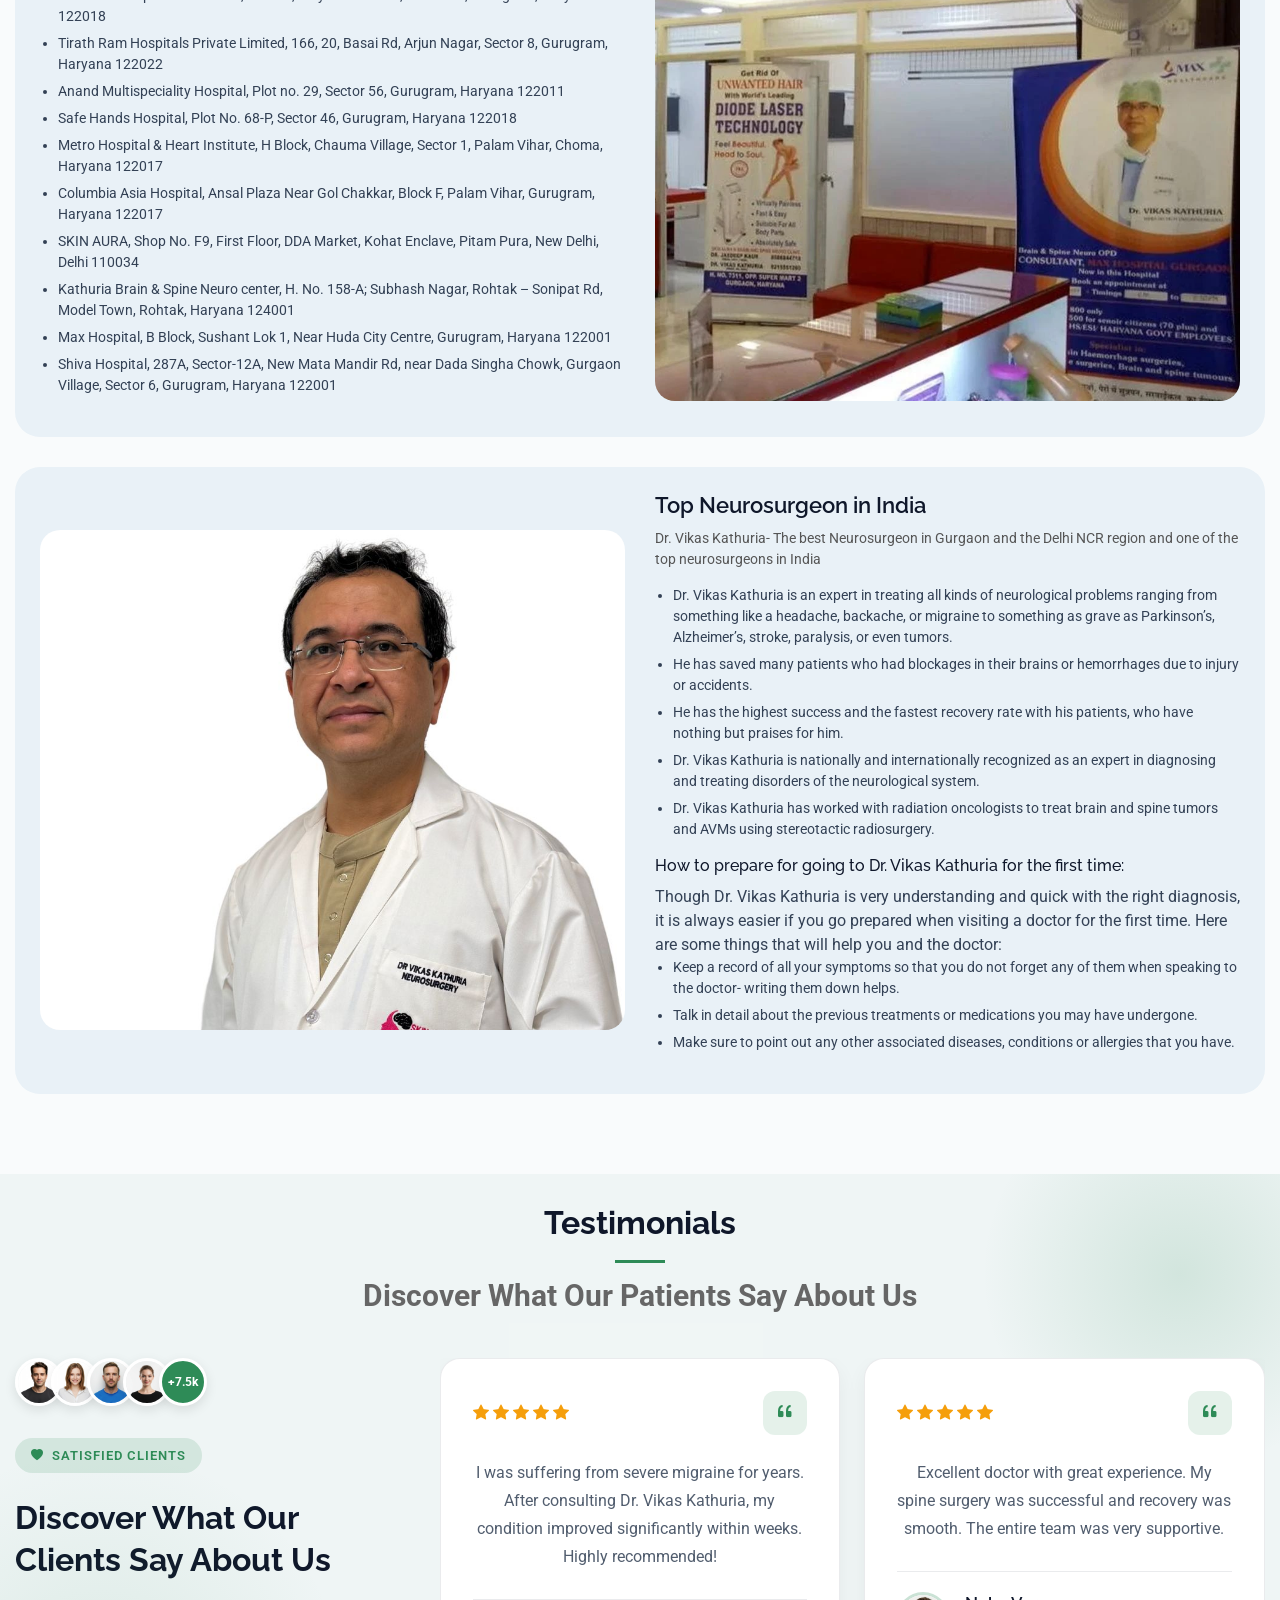
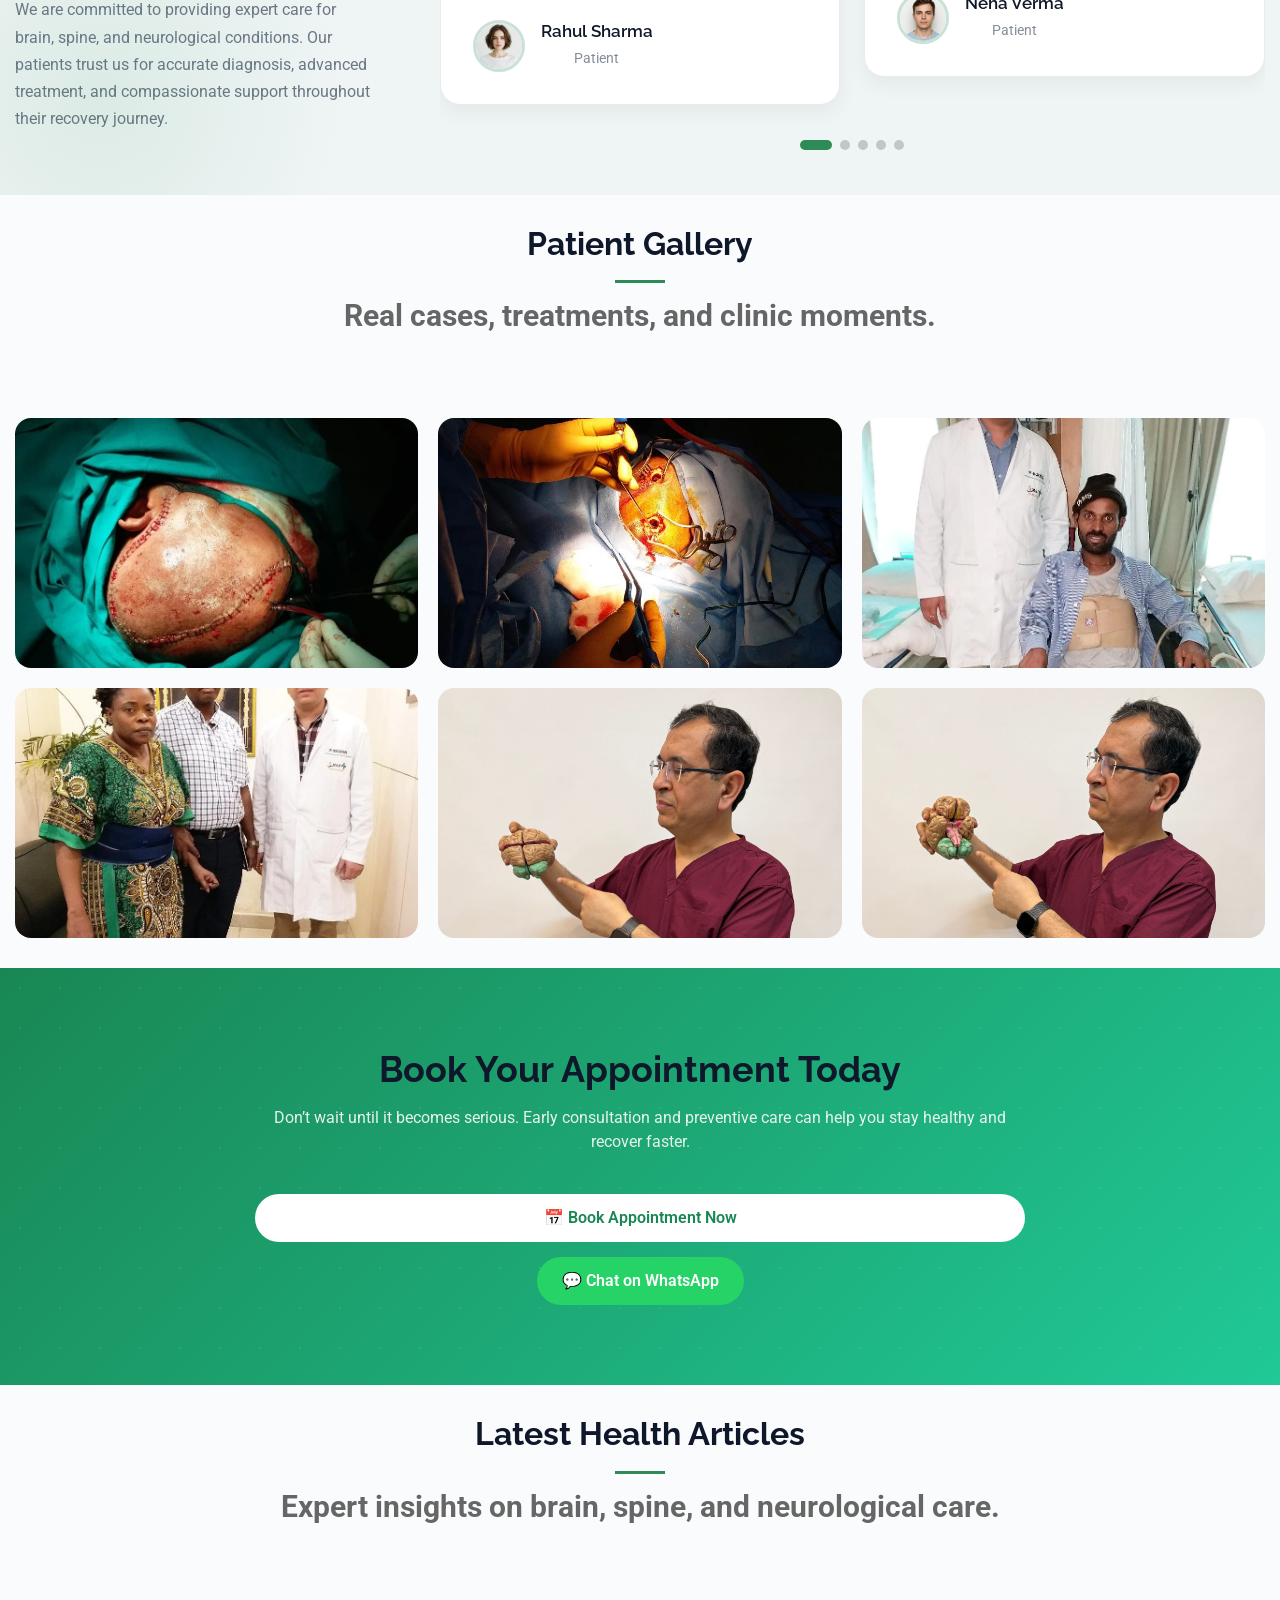
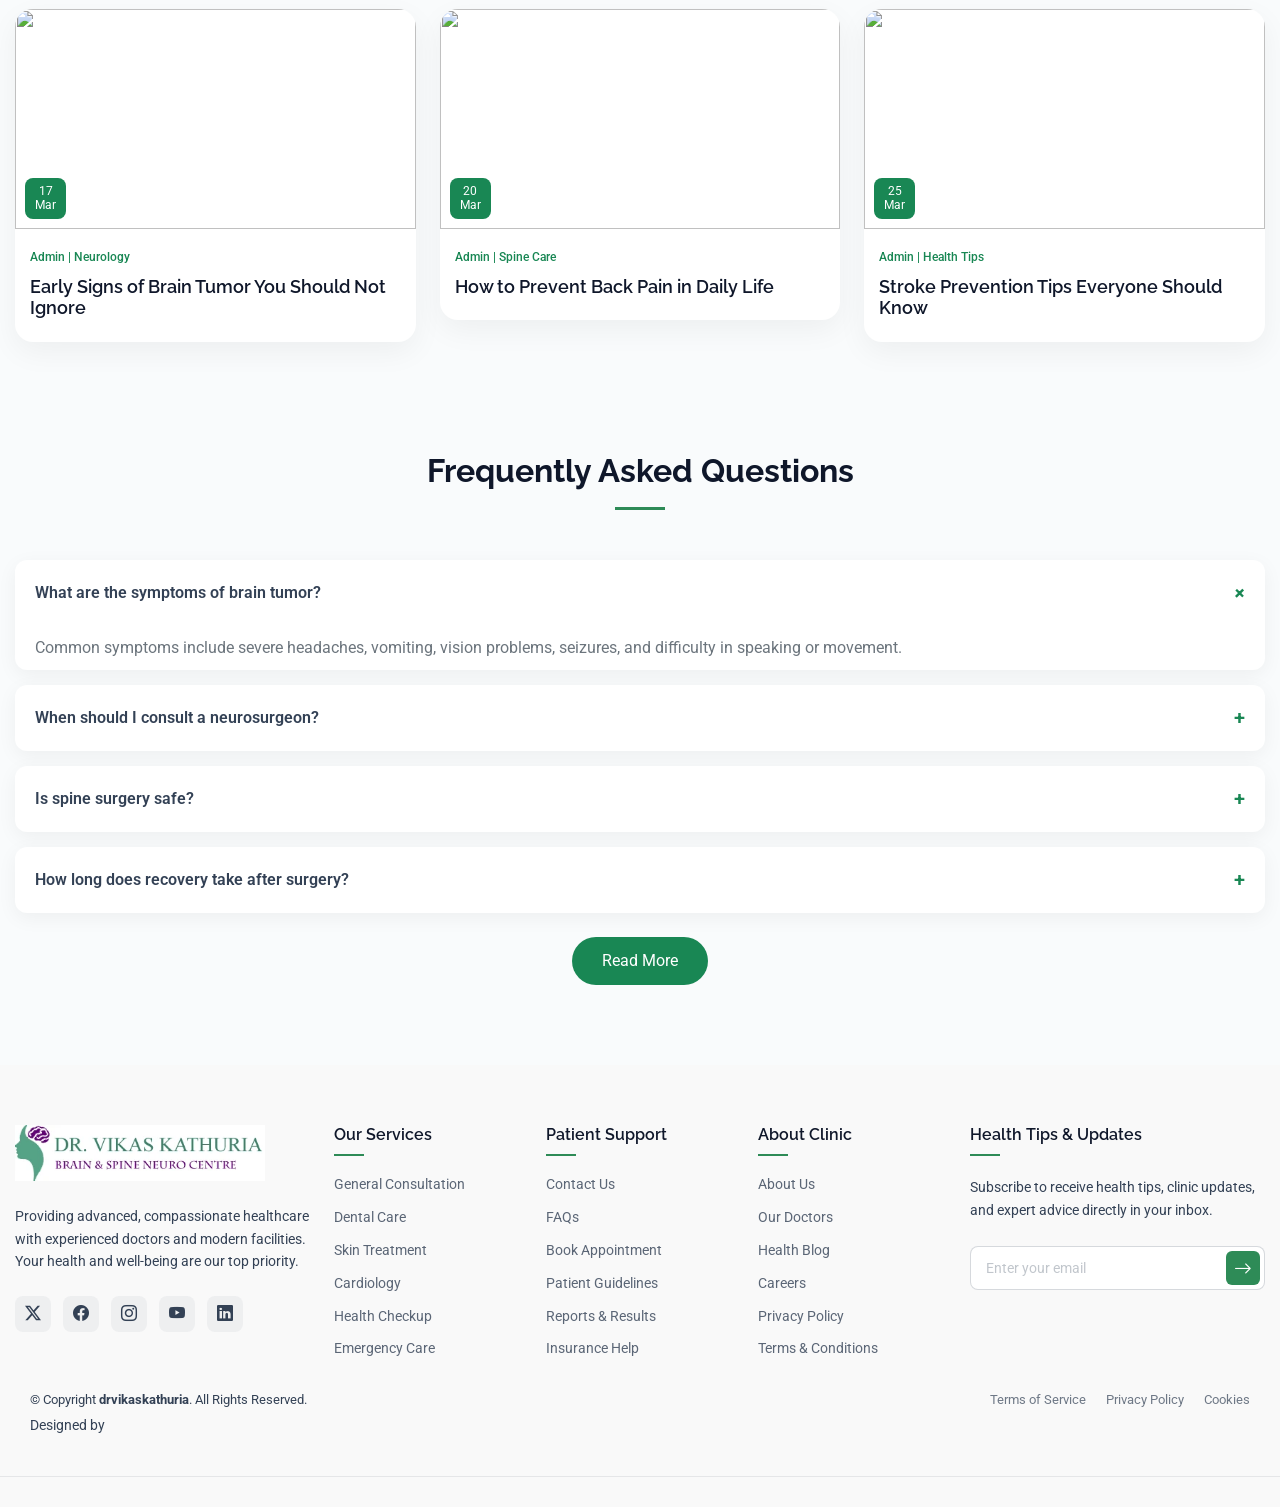
==== commit 0487d79b: "fix the ui and new page create" ====
--- a/index.html
+++ b/index.html
@@ -57,6 +57,7 @@
           <li><a href="./about.html">About</a></li>
           <li><a href="./courses.html">Courses</a></li>
           <li><a href="./portfolio.html">Doctor Portfolio</a></li>
+          <li><a href="./specialization.html">Specialization</a></li>
           <li class="dropdown"><a href="#"><span>Brain Procedure</span> <i
                 class="bi bi-chevron-down toggle-dropdown"></i></a>
             <ul>
@@ -2063,9 +2064,6 @@
 
       </div>
     </section>
-
-
-
     <!-- faq section end -->
   </main>
 
--- a/assets/css/main.css
+++ b/assets/css/main.css
@@ -1961,9 +1961,6 @@
   background: #f9fbfc;
 }
 
-.section-title h2 {
-  font-weight: 700;
-}
 
 .section-title p {
   color: #6c757d;
@@ -2039,6 +2036,241 @@
 
 
 /* course section end */
+
+
+/* course details */
+
+.course-details {
+  padding: 60px 0;
+  background: #f8fbfa;
+}
+
+.container {
+  max-width: 1100px;
+  margin: auto;
+  padding: 0 15px;
+}
+
+/* GRID */
+.course-grid {
+  display: grid;
+  grid-template-columns: 2fr 1fr;
+  gap: 30px;
+}
+
+/* HERO IMAGE */
+.course-hero img {
+  width: 100%;
+  border-radius: 15px;
+}
+
+/* META */
+.course-meta {
+  display: flex;
+  align-items: center;
+  gap: 10px;
+  margin: 15px 0;
+}
+
+.course-meta img {
+  border-radius: 50%;
+}
+
+.meta-right {
+  margin-left: auto;
+  font-size: 14px;
+}
+
+/* SECTION */
+.course-section {
+  margin: 25px 0;
+}
+
+.course-section h2 {
+  margin-bottom: 10px;
+}
+
+.course-section ul {
+  padding-left: 0;
+  list-style: none;
+}
+
+.course-section li {
+  margin-bottom: 5px;
+}
+
+/* IMAGE */
+.course-image img {
+  width: 100%;
+  border-radius: 15px;
+}
+
+/* RIGHT CARD */
+.course-card {
+  background: #fff;
+  padding: 20px;
+  border-radius: 15px;
+  box-shadow: 0 10px 25px rgba(0,0,0,0.08);
+  position: sticky;
+  top: 100px;
+}
+
+/* VIDEO */
+.course-video iframe {
+  width: 100%;
+  height: 200px;
+  border-radius: 10px;
+}
+
+/* PRICE */
+.price {
+  font-size: 24px;
+  color: #198754;
+  margin: 15px 0;
+}
+
+.price span {
+  font-size: 14px;
+  text-decoration: line-through;
+  color: #999;
+}
+
+/* FEATURES */
+.features p {
+  font-size: 14px;
+  margin-bottom: 5px;
+}
+
+/* BUTTONS */
+.btn-primary {
+  width: 100%;
+  background: #198754;
+  color: #fff;
+  padding: 10px;
+  border-radius: 10px;
+  margin-top: 10px;
+}
+
+.btn-outline {
+  width: 100%;
+  border: 1px solid #198754;
+  color: #198754;
+  padding: 10px;
+  border-radius: 10px;
+  margin-top: 10px;
+}
+
+/* GUARANTEE */
+.guarantee {
+  text-align: center;
+  font-size: 12px;
+  margin-top: 10px;
+}
+
+/* RESPONSIVE */
+@media (max-width: 768px) {
+  .course-grid {
+    grid-template-columns: 1fr;
+  }
+
+  .course-card {
+    position: static;
+  }
+
+  .course-video iframe {
+    height: 180px;
+  }
+}
+
+
+
+.course-curriculum {
+  padding: 60px 0;
+}
+
+.section-title {
+  font-size: 28px;
+  font-weight: 700;
+  margin-bottom: 30px;
+}
+
+/* MODULE */
+.module {
+  background: #fff;
+  border-radius: 12px;
+  margin-bottom: 15px;
+  box-shadow: 0 5px 15px rgba(0,0,0,0.05);
+  overflow: hidden;
+}
+
+/* HEADER */
+.module-header {
+  padding: 15px 20px;
+  display: flex;
+  justify-content: space-between;
+  cursor: pointer;
+  align-items: center;
+}
+
+.module-left {
+  display: flex;
+  align-items: center;
+  gap: 15px;
+}
+
+.module-badge {
+  background: #198754;
+  color: #fff;
+  padding: 8px 12px;
+  border-radius: 8px;
+  font-weight: bold;
+}
+
+.toggle-icon {
+  font-size: 18px;
+}
+
+/* CONTENT */
+.module-content {
+  max-height: 0;
+  overflow: hidden;
+  transition: 0.4s ease;
+  padding: 0 20px;
+}
+
+.module.active .module-content {
+  max-height: 500px;
+  padding: 10px 20px;
+}
+
+/* LECTURE */
+.lecture {
+  display: flex;
+  justify-content: space-between;
+  padding: 10px 0;
+  border-bottom: 1px solid #eee;
+}
+
+.lecture p {
+  margin: 0;
+}
+
+.lecture.locked {
+  opacity: 0.6;
+}
+
+/* MOBILE */
+@media (max-width: 768px) {
+  .module-header h4 {
+    font-size: 14px;
+  }
+
+  .lecture {
+    flex-direction: column;
+    gap: 5px;
+  }
+}
+/* course details  end*/
 
 
 
@@ -3923,7 +4155,7 @@
 
 /* Heading */
 .section-header h2 {
-  font-size: 42px;
+  font-size: 32px;
   font-weight: 700;
   margin-bottom: 10px;
 }
@@ -7825,7 +8057,6 @@
 /* TITLE */
 .section-title {
   font-weight: 700;
-  margin-bottom: 50px;
 }
 
 /* WRAPPER */
@@ -8033,4 +8264,1035 @@
   }
 }
 
-/* end cta */+/* end cta */
+
+
+
+
+/* e-book start */
+
+
+
+.ebook-hero-new {
+  padding: 60px 0;
+  background: #f8fbfa;
+}
+
+.hero-grid {
+  display: grid;
+  grid-template-columns: 2fr 1fr;
+  gap: 40px;
+}
+
+.hero-left {
+  display: flex;
+  gap: 30px;
+}
+
+.ebook-cover {
+  width: 260px;
+  border-radius: 12px;
+}
+
+.hero-text h1 {
+  font-size: 32px;
+  font-weight: 700;
+}
+
+.tag {
+  color: #198754;
+  margin: 10px 0;
+}
+
+.social-proof {
+  background: #e8f5ef;
+  padding: 8px 15px;
+  border-radius: 20px;
+  display: inline-block;
+  margin-bottom: 10px;
+}
+
+/* BUY BOX */
+.buy-box {
+  background: #fff;
+  padding: 25px;
+  border-radius: 15px;
+  box-shadow: 0 10px 30px rgba(0,0,0,0.08);
+  position: sticky;
+  top: 100px;
+}
+
+.price {
+  font-size: 28px;
+  color: #198754;
+}
+
+.coupon {
+  width: 100%;
+  padding: 10px;
+  margin: 10px 0;
+  border-radius: 8px;
+  border: 1px solid #ddd;
+}
+
+.btn-buy {
+  width: 100%;
+  background: #198754;
+  color: #fff;
+  padding: 12px;
+  border-radius: 10px;
+  font-weight: 600;
+}
+
+
+/* GENERAL */
+.ebook-section {
+  padding: 60px 0;
+}
+
+.bg-light {
+  background: #f9fbfc;
+}
+
+.container {
+  margin: auto;
+  padding: 0 15px;
+}
+
+/* HERO */
+.ebook-hero {
+  padding: 60px 0;
+}
+
+.ebook-hero-wrap {
+  display: flex;
+  gap: 30px;
+  align-items: center;
+}
+
+.ebook-img img {
+  width: 100%;
+  max-width: 350px;
+  border-radius: 12px;
+}
+
+.ebook-content h1 {
+  font-size: 28px;
+}
+
+.ebook-price {
+  color: #198754;
+  margin: 10px 0;
+}
+
+.ebook-btns {
+  display: flex;
+  gap: 10px;
+}
+
+.btn-buy {
+  background: #198754;
+  color: #fff;
+  padding: 10px 20px;
+  border-radius: 8px;
+}
+
+.btn-preview {
+  border: 1px solid #198754;
+  padding: 10px 20px;
+  border-radius: 8px;
+}
+
+/* GRID */
+.learn-grid,
+.details-grid,
+.related-grid,
+.review-grid {
+  display: grid;
+  grid-template-columns: repeat(3, 1fr);
+  gap: 15px;
+}
+
+.review-card {
+  background: #fff;
+  padding: 15px;
+  border-radius: 10px;
+}
+
+.ebook-card img {
+  width: 100%;
+  border-radius: 10px;
+}
+
+/* CTA */
+.ebook-cta {
+  background: #198754;
+  color: #fff;
+  padding: 40px 0;
+}
+
+/* RESPONSIVE */
+@media (max-width: 768px) {
+  .ebook-hero-wrap {
+    flex-direction: column;
+    text-align: center;
+  }
+
+  .learn-grid,
+  .details-grid,
+  .related-grid,
+  .review-grid {
+    grid-template-columns: 1fr;
+  }
+
+  .ebook-btns {
+    flex-direction: column;
+  }
+}
+
+
+
+/* SECTION */
+.clinic-stats {
+  padding: 60px 0;
+  background: #f5f9f7;
+}
+
+
+
+/* HEADING */
+.section-title {
+  text-align: center;
+  font-size: 28px;
+  font-weight: 700;
+  color: #1f2d3d;
+  margin-bottom: 40px;
+}
+
+/* GRID */
+.stats-grid {
+  display: grid;
+  grid-template-columns: repeat(3, 1fr);
+  gap: 20px;
+}
+
+/* CARD */
+.stat-card {
+  background: linear-gradient(135deg, #751987, #bf4dfdc9);
+  color: #fff;
+  padding: 30px;
+  border-radius: 15px;
+  text-align: center;
+  transition: 0.3s ease;
+  box-shadow: 0 10px 25px rgba(0,0,0,0.08);
+}
+
+/* ICON */
+.stat-icon {
+  font-size: 35px;
+  margin-bottom: 10px;
+}
+
+/* NUMBER */
+.stat-card h3 {
+  font-size: 30px;
+  font-weight: 700;
+  margin-bottom: 5px;
+}
+
+/* TEXT */
+.stat-card p {
+  font-size: 14px;
+  opacity: 0.9;
+}
+
+/* HOVER */
+.stat-card:hover {
+  transform: translateY(-5px);
+}
+
+/* TABLET */
+@media (max-width: 992px) {
+  .stats-grid {
+    grid-template-columns: repeat(2, 1fr);
+  }
+}
+
+/* MOBILE */
+@media (max-width: 576px) {
+  .stats-grid {
+    grid-template-columns: 1fr;
+  }
+
+  .section-title {
+    font-size: 22px;
+  }
+}
+
+
+/* about e-book */
+
+.ebook-about {
+  padding: 70px 0;
+  background: #f8fbfa;
+}
+
+
+/* GRID */
+.about-grid {
+  display: grid;
+  grid-template-columns: 1fr 1.3fr;
+  gap: 40px;
+  align-items: center;
+}
+
+/* IMAGE */
+.about-img img {
+  width: 100%;
+  border-radius: 15px;
+  box-shadow: 0 10px 30px rgba(0,0,0,0.08);
+}
+
+/* CONTENT */
+.about-content h2 {
+  font-size: 28px;
+  margin-bottom: 10px;
+}
+
+.about-content h3 {
+  font-size: 20px;
+  color: #198754;
+  margin-bottom: 10px;
+}
+
+.about-desc {
+  color: #555;
+  margin-bottom: 20px;
+}
+
+/* BOXES */
+.about-box {
+  background: #fff;
+  padding: 15px;
+  border-radius: 10px;
+  margin-bottom: 15px;
+  box-shadow: 0 5px 20px rgba(0,0,0,0.05);
+}
+
+.about-box h4 {
+  margin-bottom: 10px;
+}
+
+.about-box ul {
+  padding-left: 0;
+  list-style: none;
+}
+
+.about-box li {
+  font-size: 14px;
+  margin-bottom: 5px;
+}
+
+/* AUTHOR */
+.author-box {
+  display: flex;
+  align-items: center;
+  gap: 10px;
+  margin: 20px 0;
+}
+
+.author-box img {
+  border-radius: 50%;
+}
+
+.author-box h5 {
+  margin: 0;
+}
+
+.author-box span {
+  font-size: 13px;
+  color: #198754;
+}
+
+/* NOTE */
+.important-note {
+  background: #e8f5ef;
+  padding: 12px;
+  border-left: 4px solid #198754;
+  border-radius: 8px;
+  font-size: 14px;
+}
+
+/* RESPONSIVE */
+@media (max-width: 768px) {
+  .about-grid {
+    grid-template-columns: 1fr;
+  }
+
+  .about-content {
+    text-align: center;
+  }
+
+  .author-box {
+    justify-content: center;
+  }
+}
+
+/* e-book end */
+
+
+
+/*  course */
+
+
+
+/* splization section css */
+
+.brain-spine-hero {
+  padding: 80px 0;
+  background: linear-gradient(135deg, #e9f7f1, #f5fbf8);
+}
+
+.hero-wrapper {
+  display: flex;
+  align-items: center;
+  gap: 40px;
+}
+
+/* LEFT */
+.hero-content {
+  flex: 1;
+}
+
+.hero-tag {
+  display: inline-block;
+  background: #198754;
+  color: #fff;
+  padding: 6px 14px;
+  border-radius: 20px;
+  font-size: 13px;
+  margin-bottom: 15px;
+}
+
+.hero-content h1 {
+  font-size: 42px;
+  font-weight: 700;
+  margin-bottom: 15px;
+  color: #222;
+}
+
+.hero-content p {
+  color: #6c757d;
+  font-size: 16px;
+  margin-bottom: 25px;
+  line-height: 1.6;
+}
+
+/* BUTTONS */
+.hero-buttons {
+  display: flex;
+  gap: 15px;
+  margin-bottom: 25px;
+}
+
+.btn-primary {
+  background: #198754;
+  color: #fff;
+  padding: 12px 25px;
+  border-radius: 30px;
+  text-decoration: none;
+}
+
+.btn-outline {
+  border: 2px solid #198754;
+  color: #198754;
+  padding: 12px 25px;
+  border-radius: 30px;
+  text-decoration: none;
+}
+
+/* STATS */
+.hero-stats {
+  display: flex;
+  gap: 30px;
+}
+
+.hero-stats h4 {
+  margin: 0;
+  color: #198754;
+}
+
+.hero-stats p {
+  font-size: 13px;
+  margin: 0;
+}
+
+/* RIGHT IMAGE */
+.hero-image {
+  flex: 1;
+}
+
+.hero-image img {
+  width: 100%;
+  border-radius: 20px;
+  object-fit: cover;
+}
+
+/* 🔥 RESPONSIVE */
+@media (max-width: 992px) {
+  .hero-wrapper {
+    flex-direction: column;
+    text-align: center;
+  }
+
+  .hero-buttons {
+    justify-content: center;
+  }
+
+  .hero-stats {
+    justify-content: center;
+  }
+
+  .hero-content h1 {
+    font-size: 32px;
+  }
+}
+
+@media (max-width: 576px) {
+  .hero-content h1 {
+    font-size: 26px;
+  }
+
+  .hero-buttons {
+    flex-direction: column;
+  }
+
+  .hero-stats {
+    flex-direction: column;
+    gap: 10px;
+  }
+}
+
+
+.brain-spine-split {
+  padding: 70px 0;
+}
+
+.split-wrapper {
+  display: flex;
+  gap: 20px;
+}
+
+/* CARD */
+.split-card {
+  position: relative;
+  flex: 1;
+  border-radius: 20px;
+  overflow: hidden;
+  height: 400px;
+  cursor: pointer;
+}
+
+/* IMAGE */
+.split-card img {
+  width: 100%;
+  height: 100%;
+  object-fit: cover;
+  transition: 0.4s;
+}
+
+/* OVERLAY */
+.overlay {
+  position: absolute;
+  bottom: 0;
+  left: 0;
+  width: 100%;
+  padding: 25px;
+  background: linear-gradient(to top, rgba(0,0,0,0.8), transparent);
+  color: #fff;
+}
+
+.overlay h3 {
+  font-size: 24px;
+  margin-bottom: 10px;
+}
+
+.overlay p {
+  font-size: 14px;
+  margin-bottom: 10px;
+}
+
+.overlay ul {
+  padding-left: 0;
+  list-style: none;
+  font-size: 14px;
+  margin-bottom: 15px;
+}
+
+.overlay ul li {
+  margin-bottom: 5px;
+}
+
+/* BUTTON */
+.btn-white {
+  background: #fff;
+  color: #198754;
+  padding: 8px 18px;
+  border-radius: 25px;
+  text-decoration: none;
+  font-size: 14px;
+}
+
+/* HOVER EFFECT */
+.split-card:hover img {
+  transform: scale(1.08);
+}
+
+/* DIFFERENT COLORS */
+.brain-card .overlay {
+  background: linear-gradient(to top, rgba(25,135,84,0.9), transparent);
+}
+
+.spine-card .overlay {
+  background: linear-gradient(to top, rgba(0,0,0,0.85), transparent);
+}
+
+/* 🔥 RESPONSIVE */
+@media (max-width: 992px) {
+  .split-wrapper {
+    flex-direction: column;
+  }
+
+  .split-card {
+    height: 300px;
+  }
+}
+
+@media (max-width: 576px) {
+  .overlay h3 {
+    font-size: 18px;
+  }
+
+  .overlay p {
+    font-size: 13px;
+  }
+}
+
+
+
+.services-section {
+  padding: 70px 0;
+  background: #f8fbfa;
+}
+
+.section-title {
+  font-size: 30px;
+  margin-bottom: 40px;
+}
+
+/* GRID */
+.services-grid {
+  display: grid;
+  grid-template-columns: 1fr 1fr;
+  gap: 30px;
+}
+
+/* COLUMN */
+.service-column {
+  background: #fff;
+  padding: 25px;
+  border-radius: 15px;
+  box-shadow: 0 8px 25px rgba(0,0,0,0.05);
+}
+
+.column-title {
+  font-size: 22px;
+  margin-bottom: 20px;
+  color: #198754;
+}
+
+/* CARD */
+.service-card {
+  display: flex;
+  gap: 15px;
+  margin-bottom: 20px;
+  padding: 15px;
+  border-radius: 10px;
+  transition: 0.3s;
+}
+
+.service-card i {
+  font-size: 28px;
+  color: #198754;
+}
+
+.service-card h4 {
+  margin: 0;
+  font-size: 16px;
+}
+
+.service-card p {
+  font-size: 13px;
+  color: #666;
+}
+
+.service-card:hover {
+  background: #e8f5ef;
+  transform: translateX(5px);
+}
+
+/* RESPONSIVE */
+@media (max-width: 768px) {
+  .services-grid {
+    grid-template-columns: 1fr;
+  }
+
+  .section-title {
+    font-size: 24px;
+  }
+}
+
+.services-section {
+  padding: 70px 0;
+  background: #f8fbfa;
+}
+
+.section-title {
+  font-size: 30px;
+  margin-bottom: 40px;
+}
+
+/* GRID */
+.services-grid {
+  display: grid;
+  grid-template-columns: 1fr 1fr;
+  gap: 30px;
+}
+
+/* COLUMN */
+.service-column {
+  background: #fff;
+  padding: 25px;
+  border-radius: 15px;
+  box-shadow: 0 8px 25px rgba(0,0,0,0.05);
+}
+
+.column-title {
+  font-size: 22px;
+  margin-bottom: 20px;
+  color: #198754;
+}
+
+/.why-section {
+  padding: 70px 0;
+  background: #fff;
+}
+
+.section-title {
+  font-size: 30px;
+  margin-bottom: 10px;
+}
+
+.section-sub {
+  color: #666;
+  margin-bottom: 40px;
+}
+
+/* GRID */
+.why-grid {
+  display: grid;
+  grid-template-columns: repeat(3, 1fr);
+  gap: 25px;
+}
+
+/* CARD */
+.why-card {
+  text-align: center;
+  padding: 25px;
+  border-radius: 15px;
+  background: #f8fbfa;
+  transition: 0.3s;
+}
+
+.why-card i {
+  font-size: 30px;
+  color: #198754;
+  margin-bottom: 10px;
+}
+
+.why-card h4 {
+  font-size: 18px;
+  margin-bottom: 8px;
+}
+
+.why-card p {
+  font-size: 14px;
+  color: #666;
+}
+
+/* HIGHLIGHT */
+.why-card.highlight {
+  background: linear-gradient(135deg, #198754, #20c997);
+  color: #fff;
+}
+
+.why-card.highlight i {
+  color: #fff;
+}
+
+/* HOVER */
+.why-card:hover {
+  transform: translateY(-5px);
+}
+
+/* CTA */
+.why-cta {
+  text-align: center;
+  margin-top: 40px;
+}
+
+/* BUTTON */
+.btn-primary {
+  background: #198754;
+  color: #fff;
+  padding: 12px 25px;
+  border-radius: 30px;
+  text-decoration: none;
+}
+
+/* RESPONSIVE */
+@media (max-width: 992px) {
+  .why-grid {
+    grid-template-columns: repeat(2, 1fr);
+  }
+}
+
+@media (max-width: 576px) {
+  .why-grid {
+    grid-template-columns: 1fr;
+  }
+
+  .section-title {
+    font-size: 24px;
+  }
+}
+
+
+.conditions-section {
+  padding: 70px 0;
+  background: #f8fbfa;
+}
+
+.section-title {
+  font-size: 30px;
+  margin-bottom: 10px;
+}
+
+.section-sub {
+  color: #666;
+  margin-bottom: 40px;
+}
+
+/* GRID */
+.conditions-grid {
+  display: grid;
+  grid-template-columns: 1fr 1fr;
+  gap: 30px;
+}
+
+/* COLUMN */
+.condition-column {
+  background: #fff;
+  padding: 25px;
+  border-radius: 15px;
+  box-shadow: 0 8px 25px rgba(0,0,0,0.05);
+}
+
+.condition-column h3 {
+  margin-bottom: 20px;
+  color: #198754;
+}
+
+/* TAGS */
+.condition-tags {
+  display: flex;
+  flex-wrap: wrap;
+  gap: 10px;
+}
+
+.condition-tags span {
+  background: #e8f5ef;
+  color: #198754;
+  padding: 8px 14px;
+  border-radius: 20px;
+  font-size: 14px;
+  transition: 0.3s;
+}
+
+/* HOVER */
+.condition-tags span:hover {
+  background: #198754;
+  color: #fff;
+}
+
+/* RESPONSIVE */
+@media (max-width: 768px) {
+  .conditions-grid {
+    grid-template-columns: 1fr;
+  }
+
+  .section-title {
+    font-size: 24px;
+  }
+}
+
+
+.testimonial-section {
+  padding: 70px 0;
+  background: #fff;
+}
+
+.section-title {
+  font-size: 30px;
+  margin-bottom: 10px;
+}
+
+.section-sub {
+  color: #666;
+  margin-bottom: 40px;
+}
+
+/* GRID */
+.testimonial-grid {
+  display: grid;
+  grid-template-columns: repeat(3, 1fr);
+  gap: 25px;
+}
+
+/* CARD */
+.testimonial-card {
+  background: #f8fbfa;
+  padding: 25px;
+  border-radius: 15px;
+  box-shadow: 0 8px 20px rgba(0,0,0,0.05);
+  transition: 0.3s;
+}
+
+.testimonial-card p {
+  font-size: 14px;
+  color: #555;
+  margin-bottom: 15px;
+}
+
+.user h4 {
+  margin: 0;
+  font-size: 16px;
+}
+
+.user span {
+  font-size: 12px;
+  color: #888;
+}
+
+.stars {
+  margin-top: 10px;
+  color: #f4c150;
+}
+
+/* HOVER */
+.testimonial-card:hover {
+  transform: translateY(-5px);
+}
+
+/* RESPONSIVE */
+@media (max-width: 992px) {
+  .testimonial-grid {
+    grid-template-columns: repeat(2, 1fr);
+  }
+}
+
+@media (max-width: 576px) {
+  .testimonial-grid {
+    grid-template-columns: 1fr;
+  }
+
+  .section-title {
+    font-size: 24px;
+  }
+}
+
+
+.final-cta-section {
+  padding: 70px 0;
+  background: linear-gradient(135deg, #198754, #20c997);
+  text-align: center;
+  color: #fff;
+}
+
+.cta-box {
+  max-width: 700px;
+  margin: auto;
+}
+
+.cta-box h2 {
+  font-size: 32px;
+  margin-bottom: 15px;
+}
+
+.cta-box p {
+  font-size: 16px;
+  margin-bottom: 25px;
+  color: #eaf7f2;
+}
+
+/* BUTTONS */
+.cta-buttons {
+  display: flex;
+  justify-content: center;
+  gap: 15px;
+  flex-wrap: wrap;
+}
+
+.btn-primary {
+  background: #fff;
+  color: #198754;
+  padding: 12px 25px;
+  border-radius: 30px;
+  text-decoration: none;
+  font-weight: 600;
+}
+
+.btn-whatsapp {
+  background: #25D366;
+  color: #fff;
+  padding: 12px 25px;
+  border-radius: 30px;
+  text-decoration: none;
+}
+
+/* HOVER */
+.btn-primary:hover {
+  background: #f1f1f1;
+}
+
+.btn-whatsapp:hover {
+  background: #1ebe5a;
+}
+
+/* RESPONSIVE */
+@media (max-width: 576px) {
+  .cta-box h2 {
+    font-size: 24px;
+  }
+
+  .cta-buttons {
+    flex-direction: column;
+  }
+
+  .btn-primary,
+  .btn-whatsapp {
+    width: 100%;
+  }
+}
+/* splization end */
+
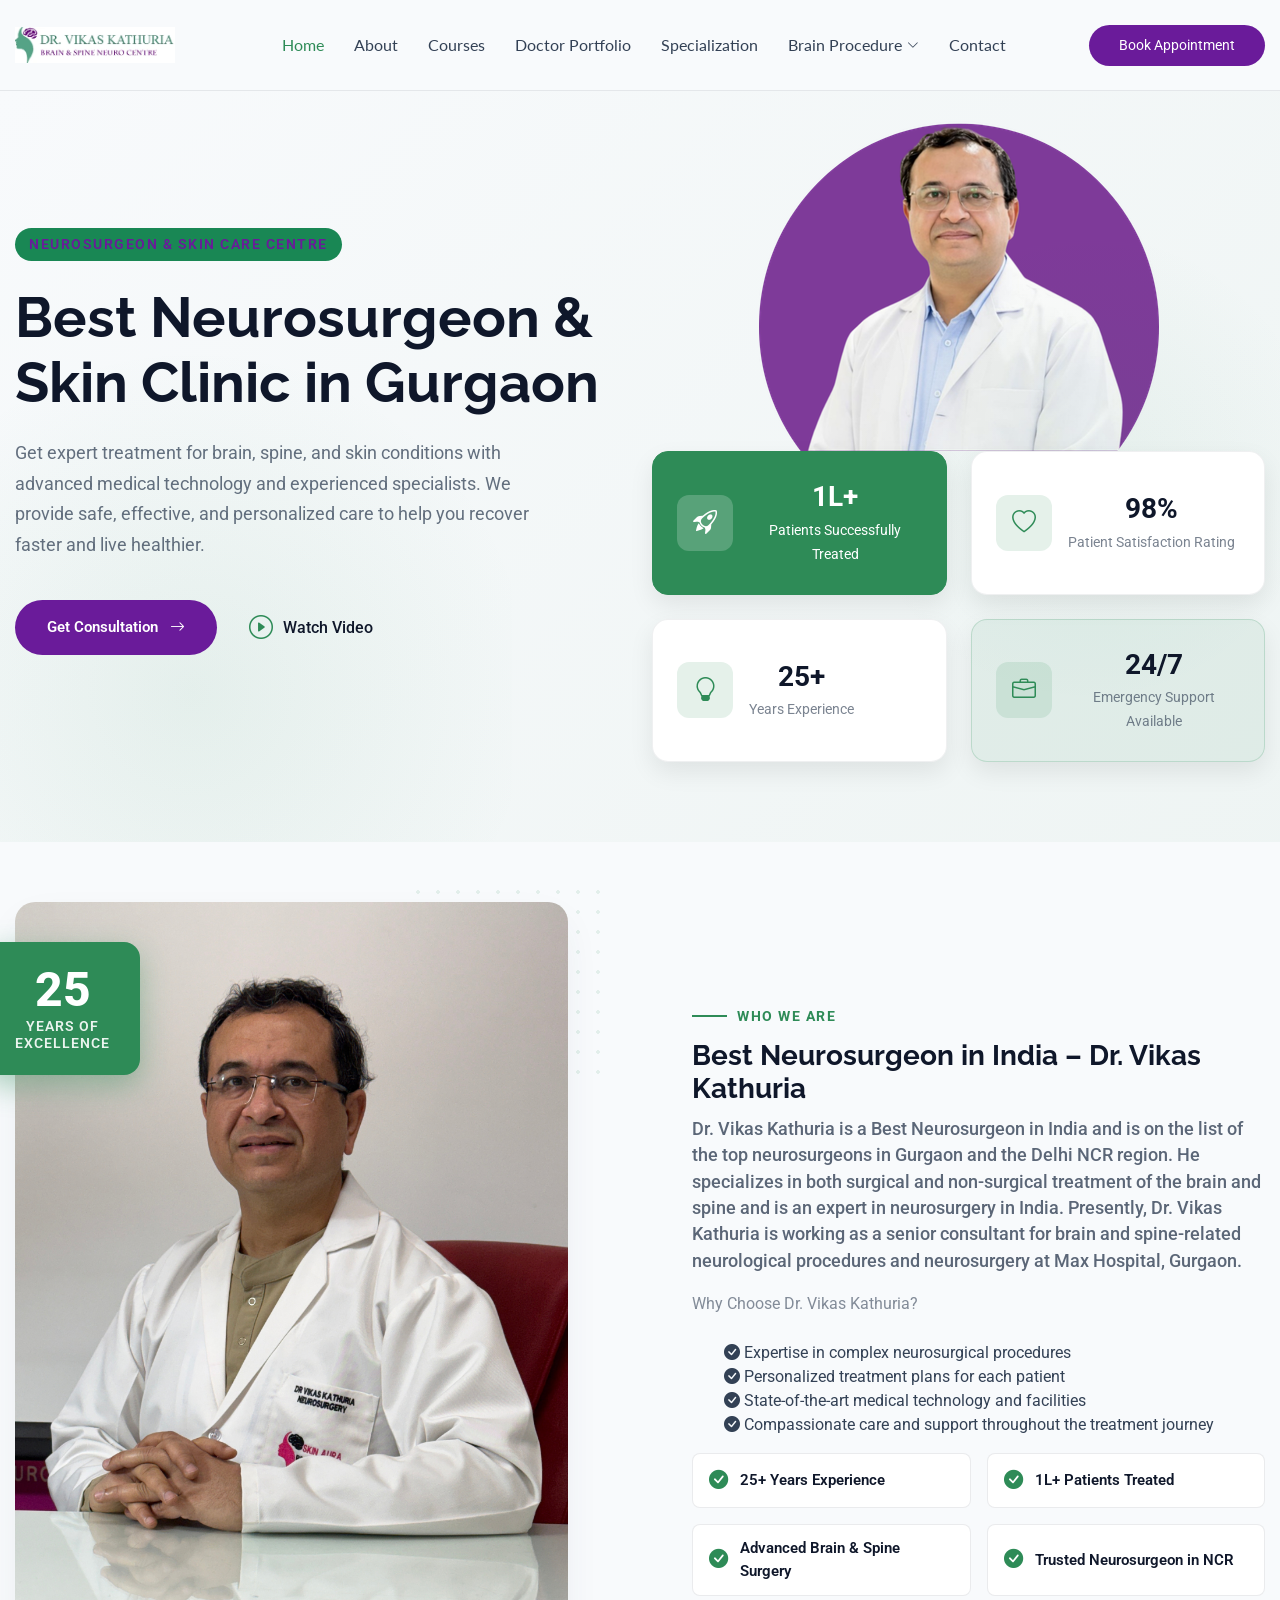
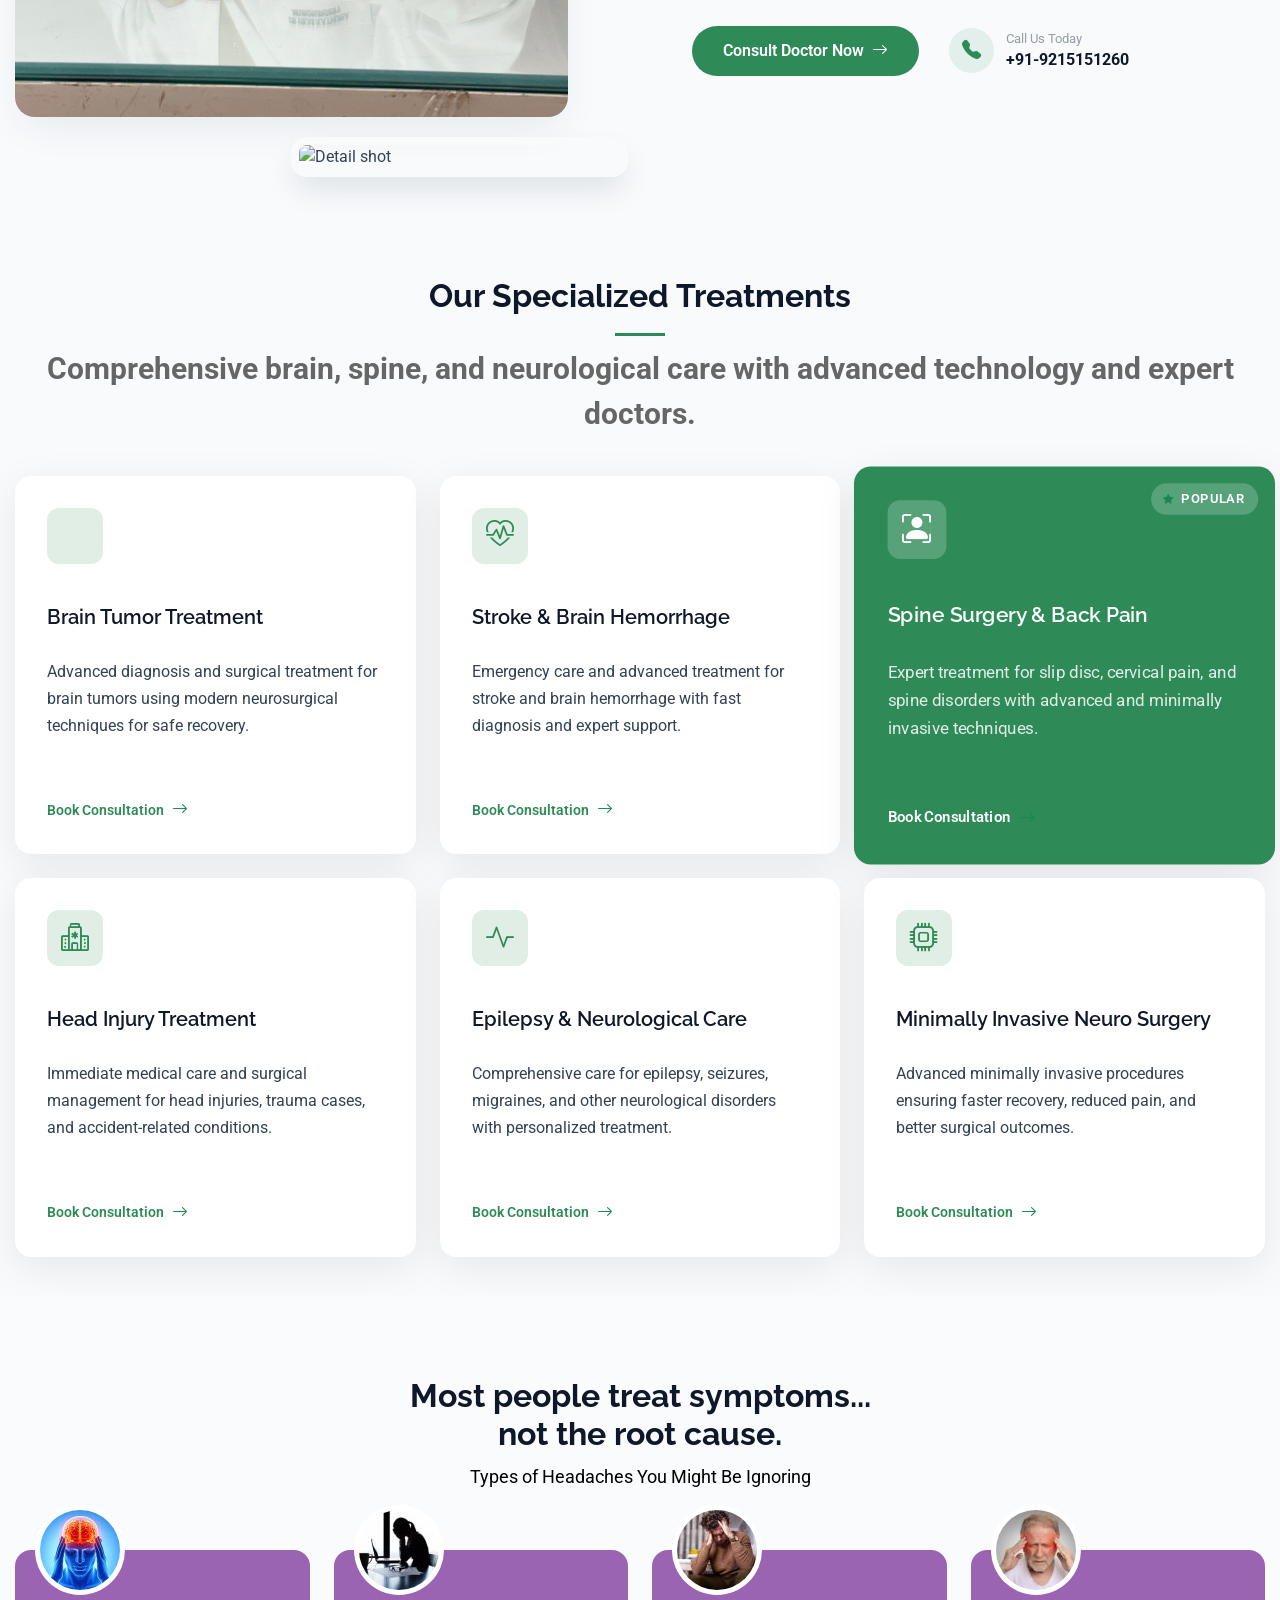
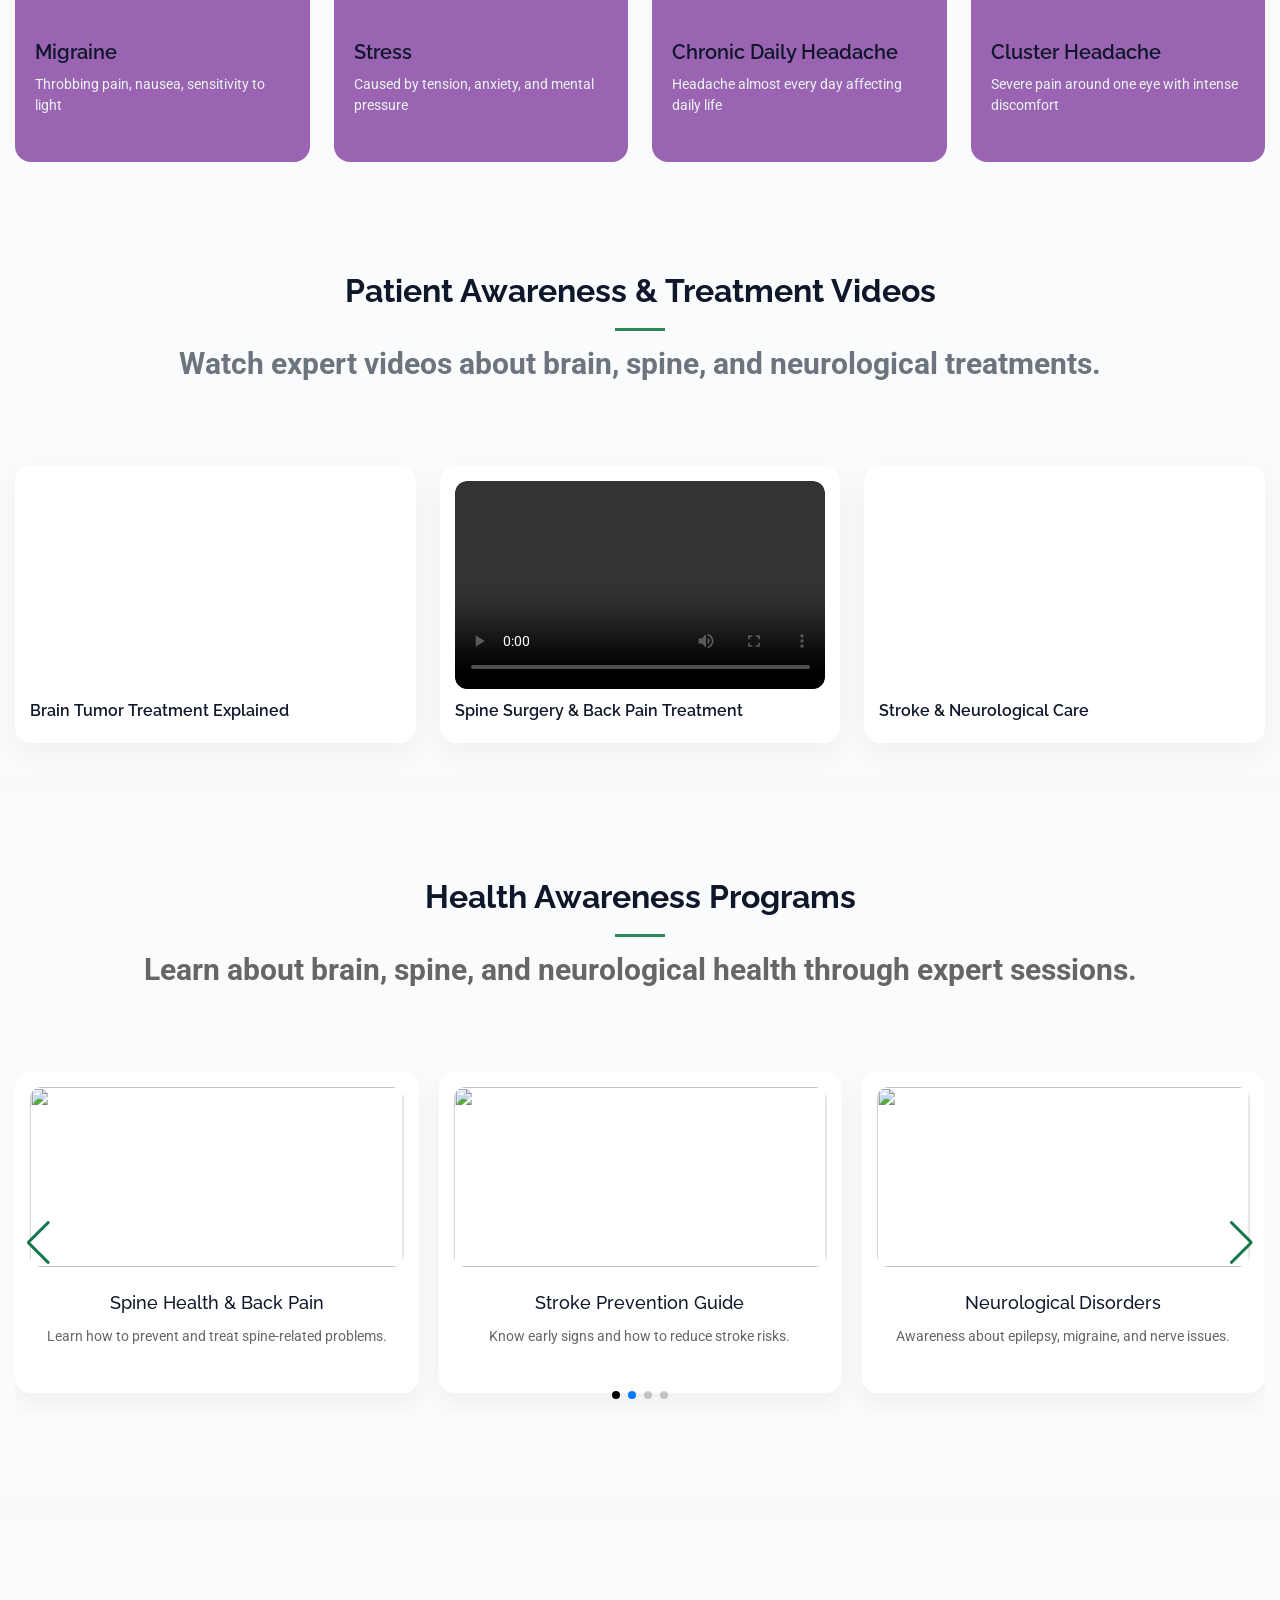
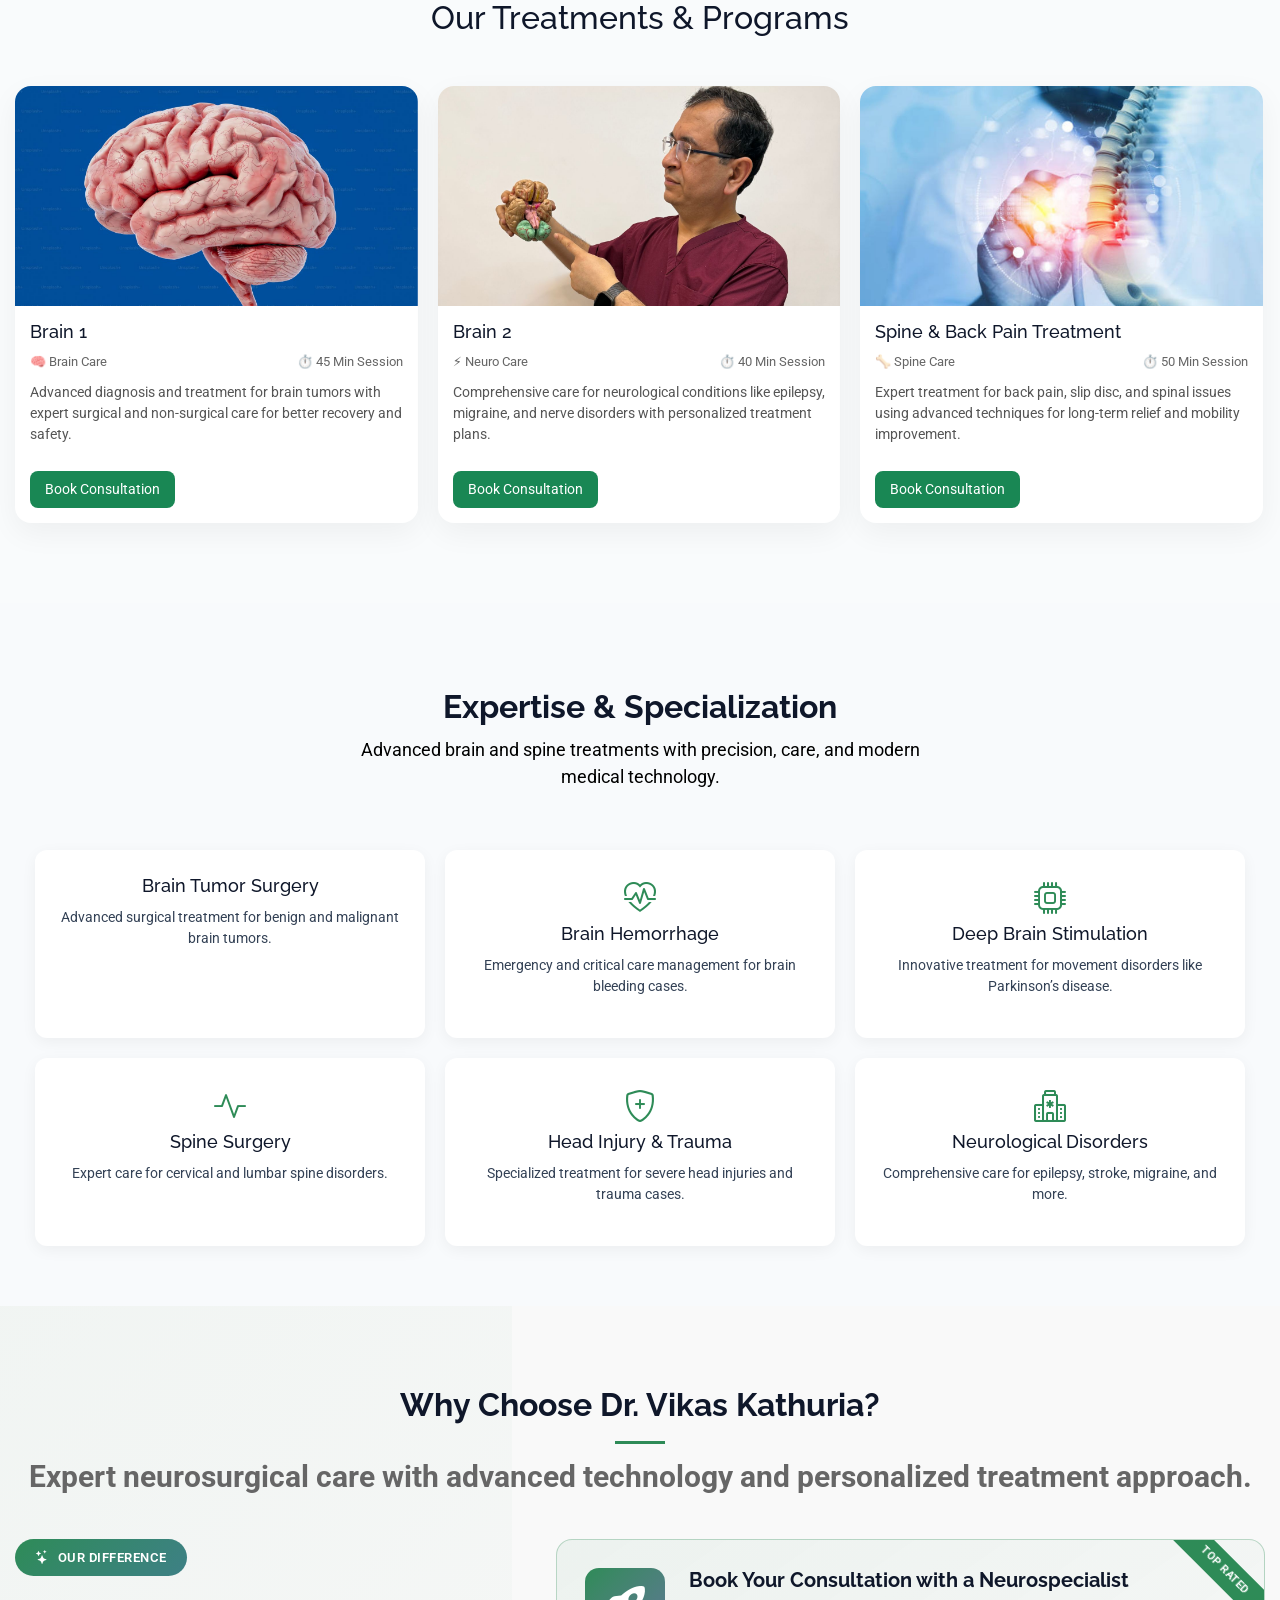
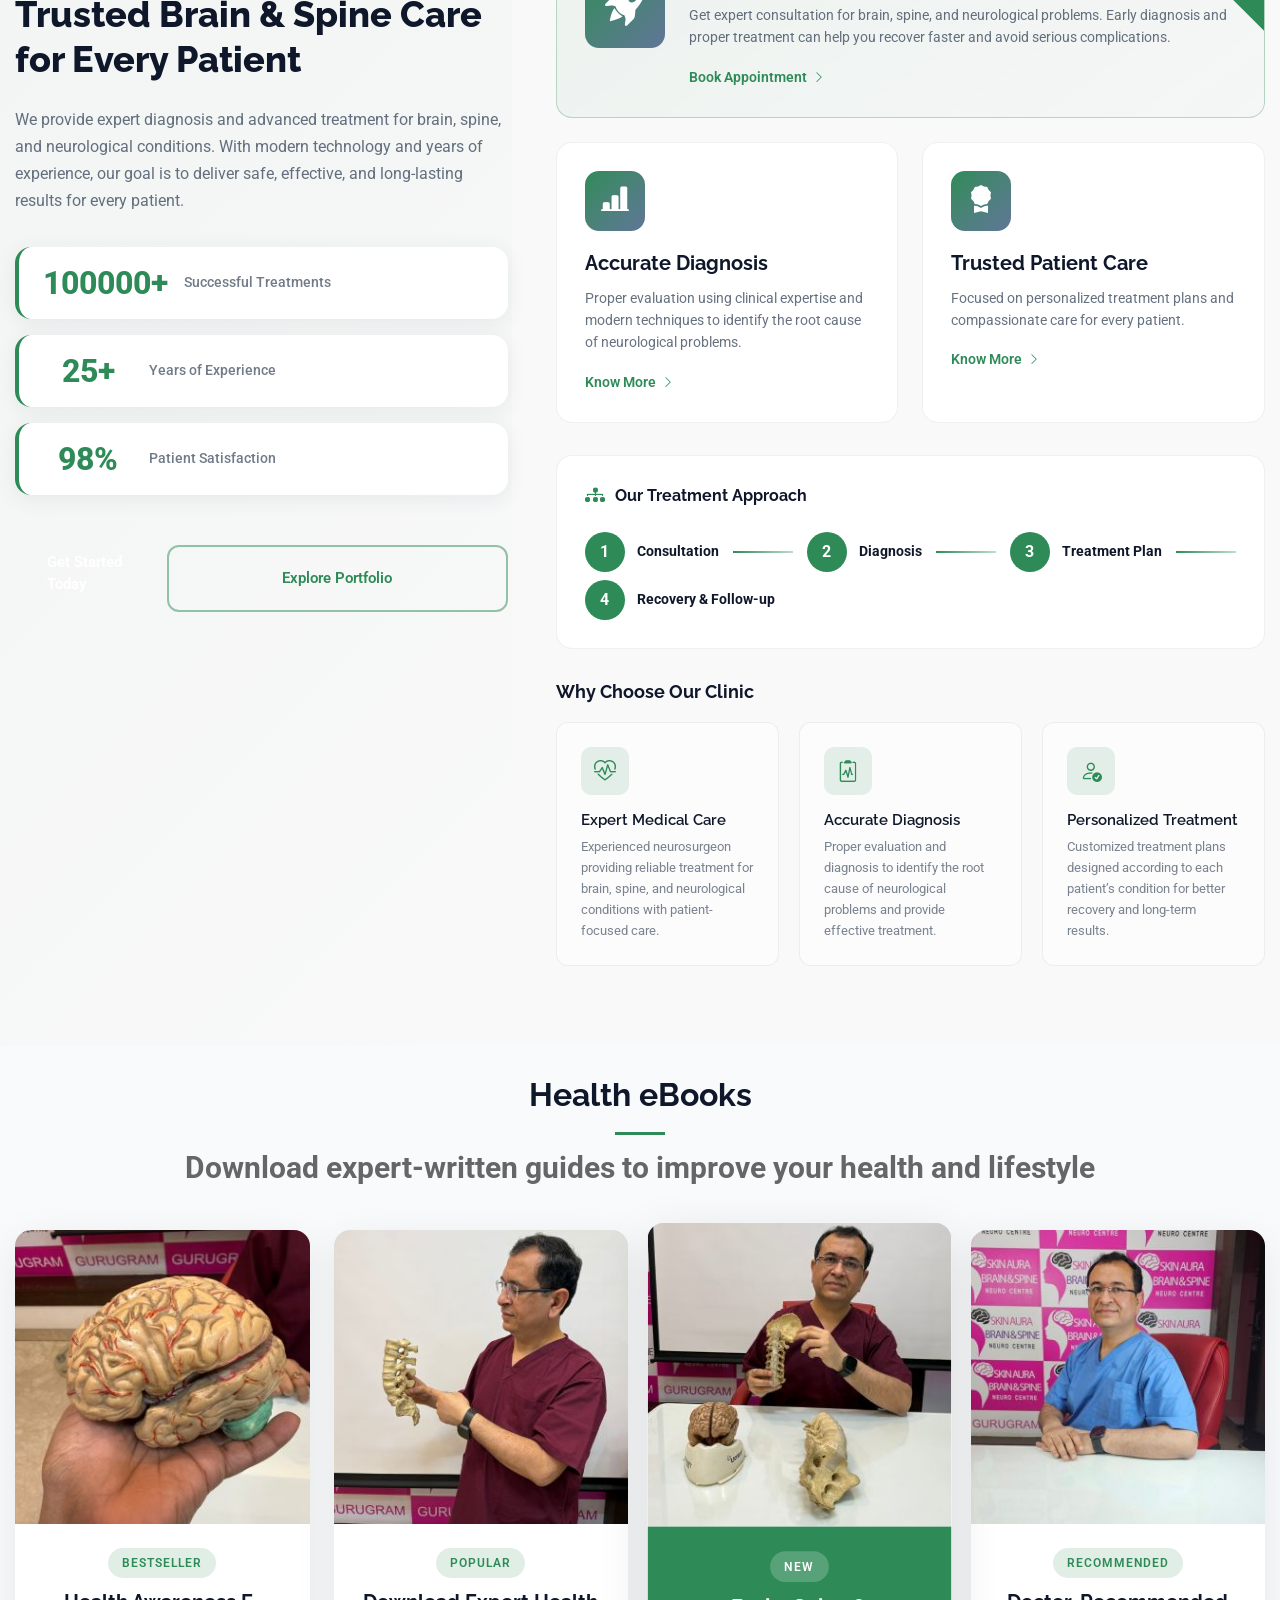
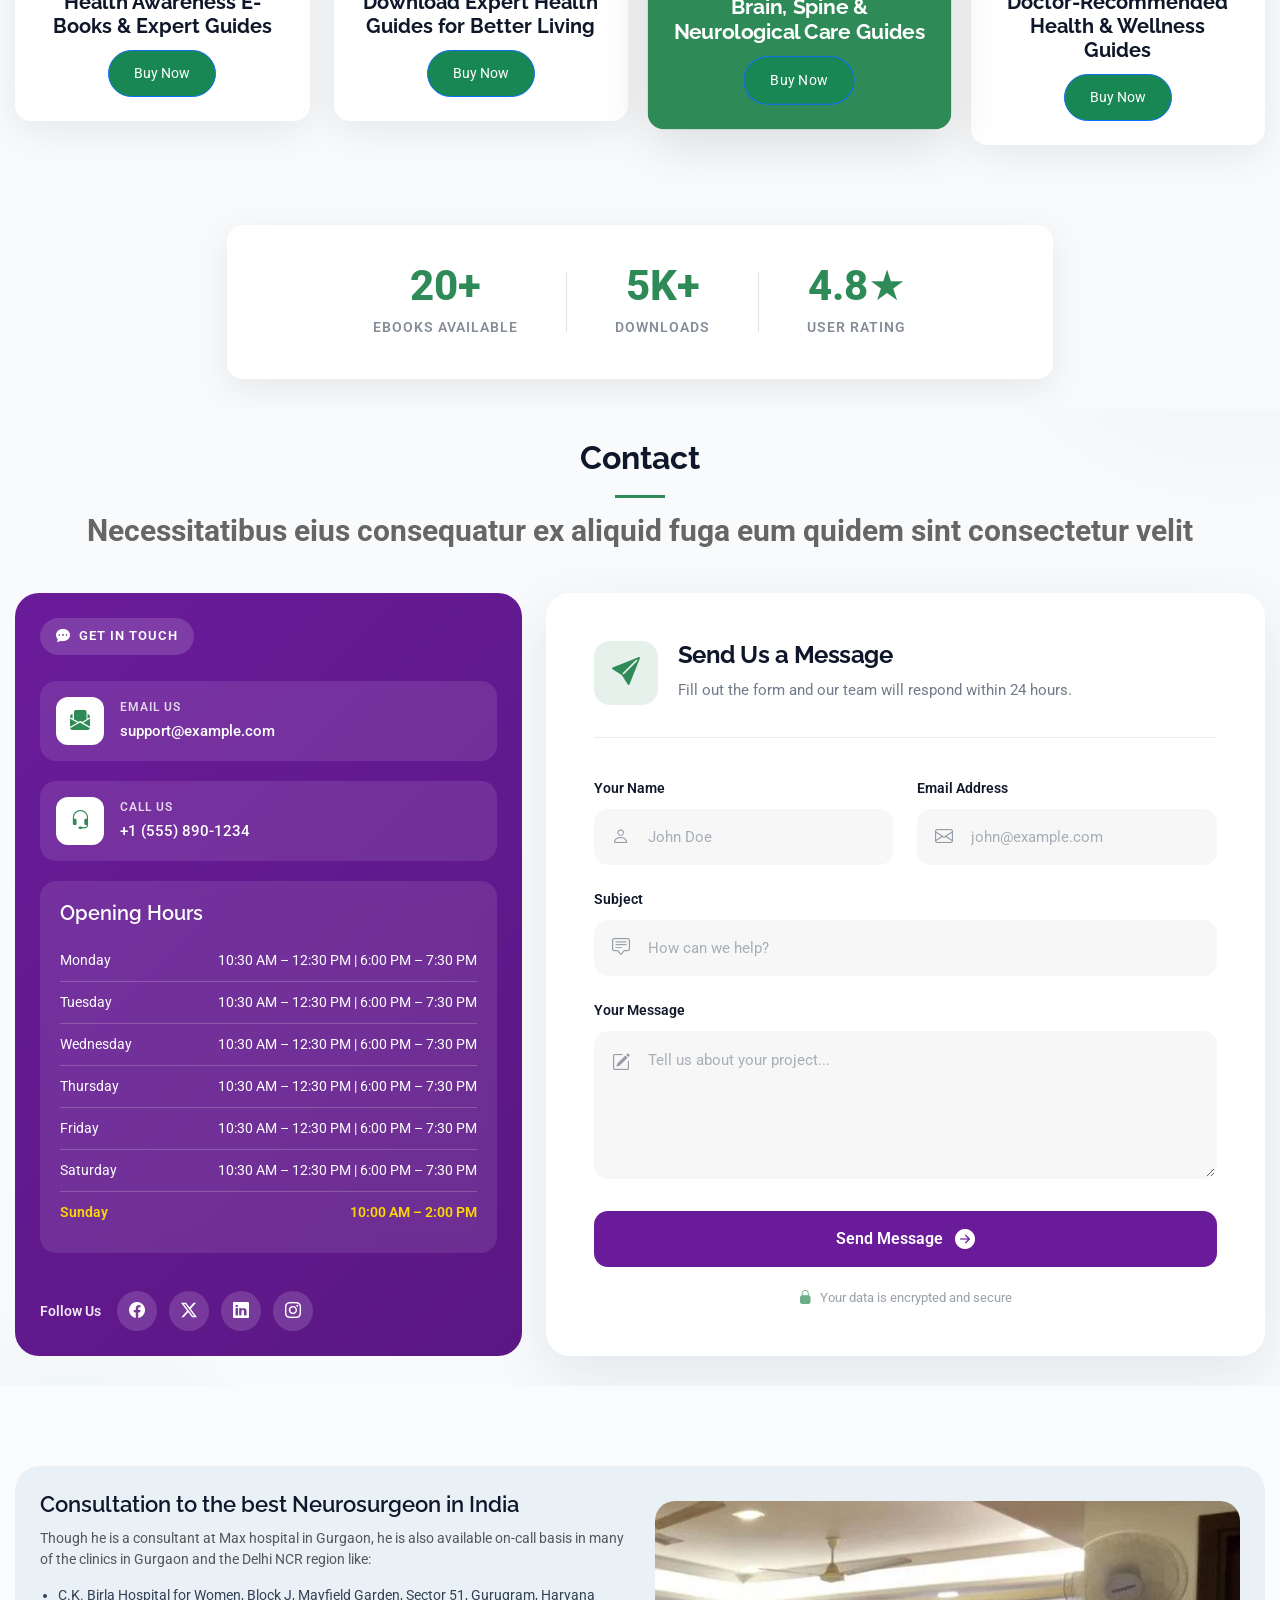
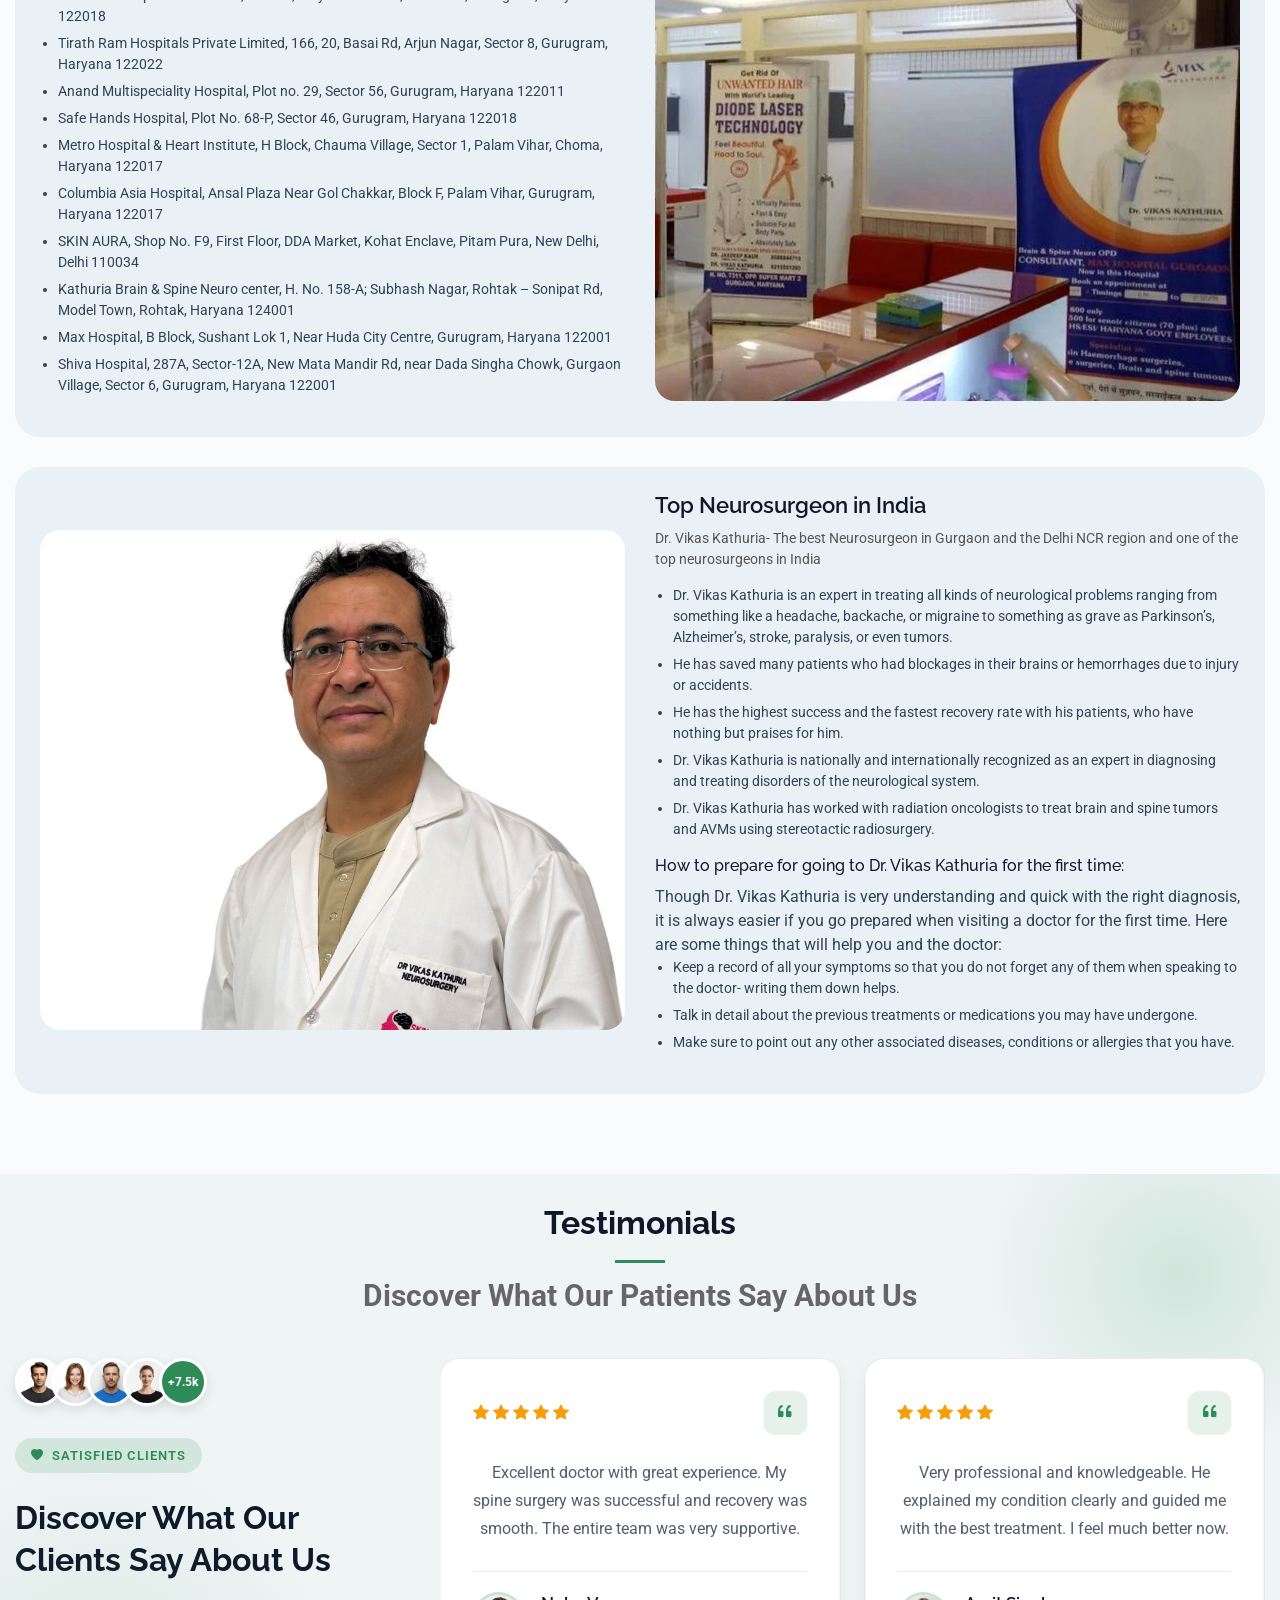
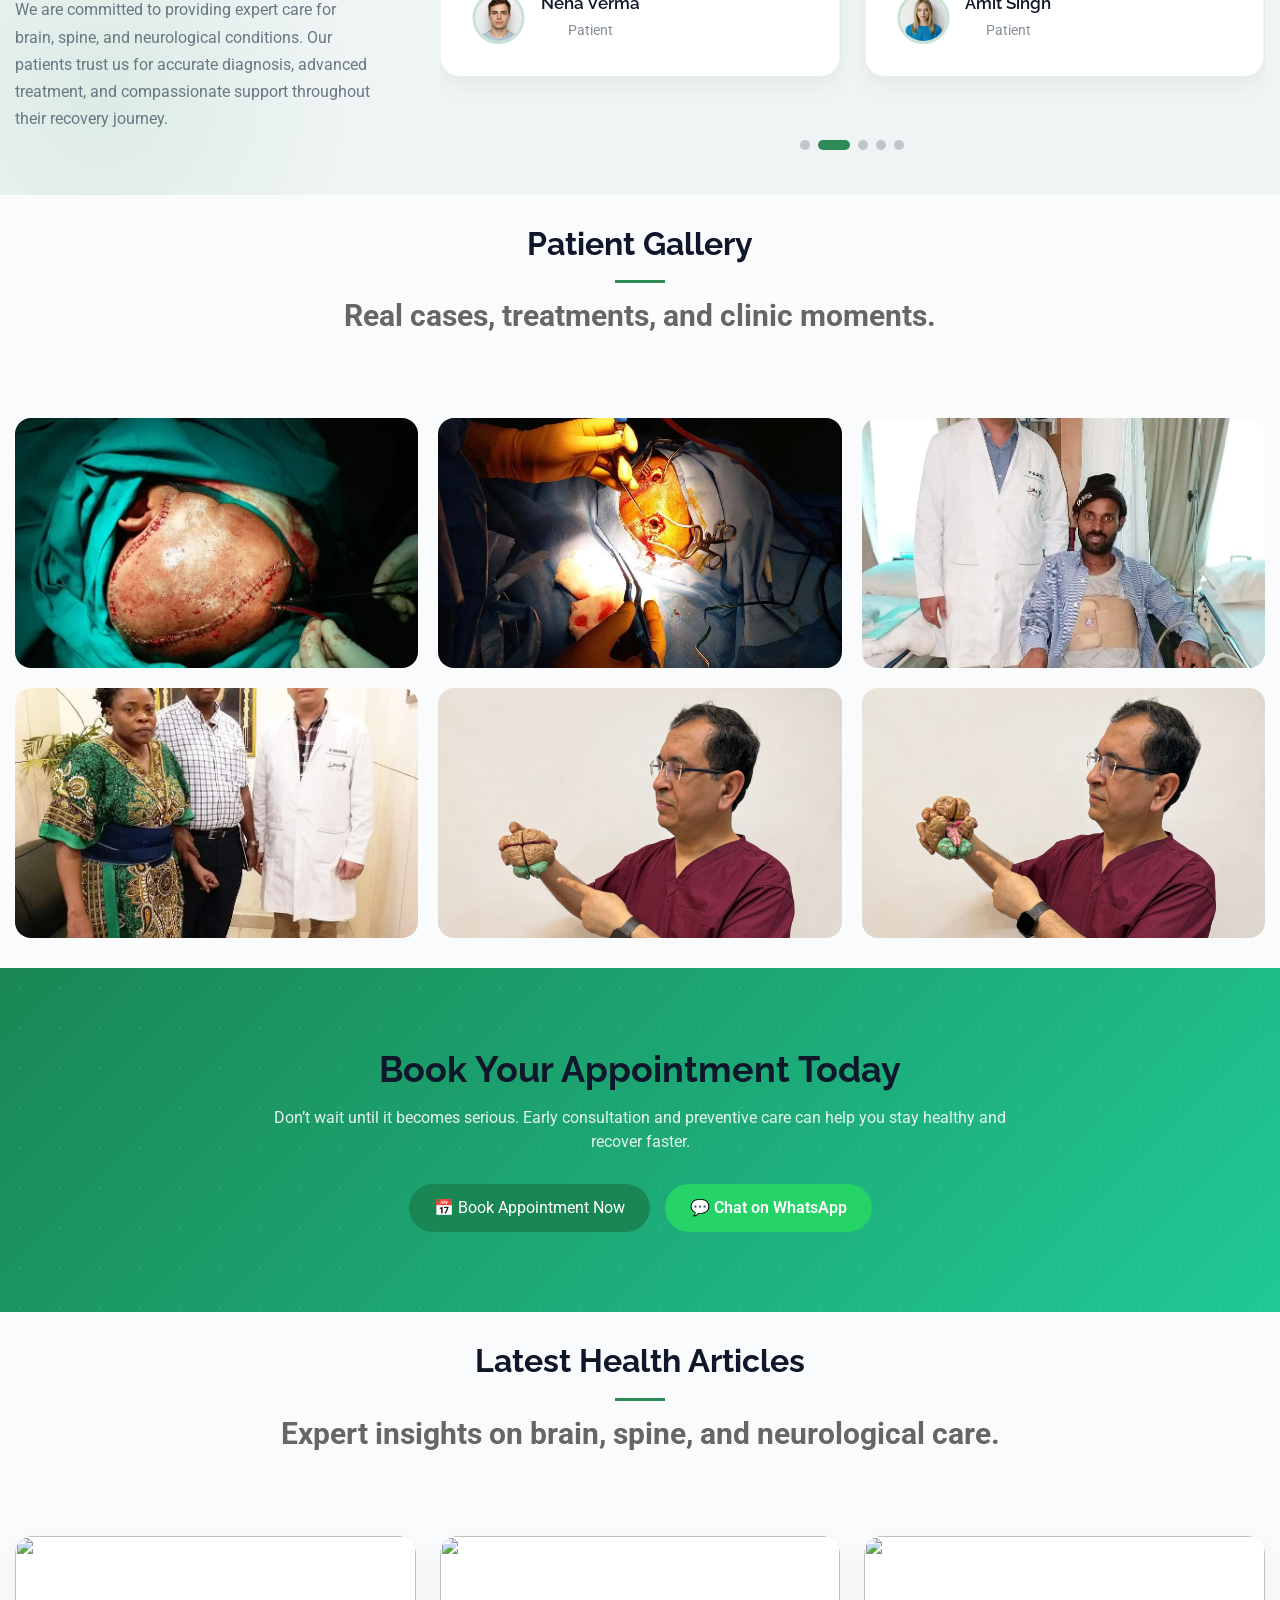
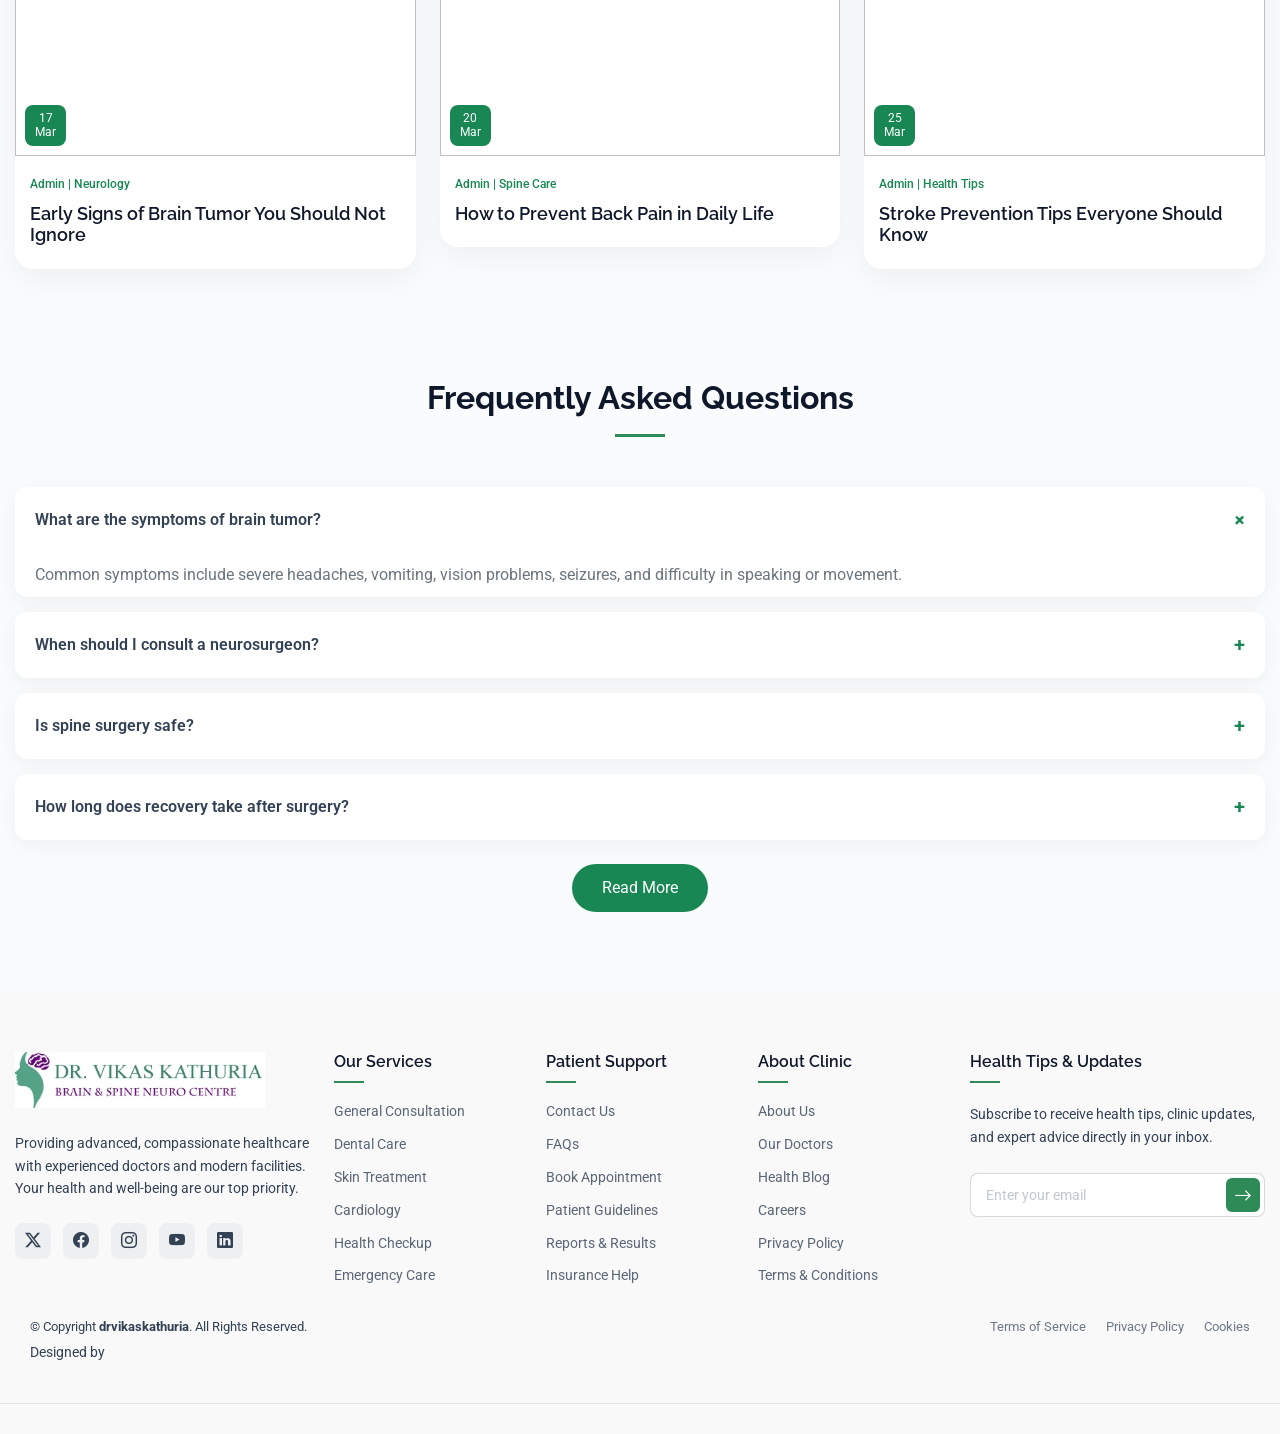
==== commit 634d28f2: "fix the and change all the file" ====
--- a/index.html
+++ b/index.html
@@ -1263,7 +1263,7 @@
 
 
 
-    <!-- Team Section -->
+    <!-- e-book Section -->
     <section id="team" class="team section">
 
       <!-- Section Title -->
--- a/assets/css/main.css
+++ b/assets/css/main.css
@@ -2142,14 +2142,14 @@
 }
 
 /* BUTTONS */
-.btn-primary {
+/* .btn-primary {
   width: 100%;
   background: #198754;
   color: #fff;
   padding: 10px;
   border-radius: 10px;
   margin-top: 10px;
-}
+} */
 
 .btn-outline {
   width: 100%;
@@ -8212,7 +8212,7 @@
 }
 
 /* PRIMARY BUTTON */
-.btn-primary {
+/* .btn-primary {
   background: #fff;
   color: #198754;
   padding: 14px 30px;
@@ -8220,7 +8220,7 @@
   font-weight: 600;
   text-decoration: none;
   transition: 0.3s;
-}
+} */
 
 .btn-primary:hover {
   background: #f1f1f1;
@@ -8695,13 +8695,13 @@
   margin-bottom: 25px;
 }
 
-.btn-primary {
+/* .btn-primary {
   background: #198754;
   color: #fff;
   padding: 12px 25px;
   border-radius: 30px;
   text-decoration: none;
-}
+} */
 
 .btn-outline {
   border: 2px solid #198754;
@@ -9052,13 +9052,13 @@
 }
 
 /* BUTTON */
-.btn-primary {
+/* .btn-primary {
   background: #198754;
   color: #fff;
   padding: 12px 25px;
   border-radius: 30px;
   text-decoration: none;
-}
+} */
 
 /* RESPONSIVE */
 @media (max-width: 992px) {
@@ -9253,14 +9253,14 @@
   flex-wrap: wrap;
 }
 
-.btn-primary {
+/* .btn-primary {
   background: #fff;
   color: #198754;
   padding: 12px 25px;
   border-radius: 30px;
   text-decoration: none;
   font-weight: 600;
-}
+} */
 
 .btn-whatsapp {
   background: #25D366;
@@ -9296,3 +9296,698 @@
 }
 /* splization end */
 
+
+/* internation css */
+.global-hero {
+  padding: 80px 0;
+  background: linear-gradient(135deg, #e8f5ef, #f8fbfa);
+}
+
+.hero-wrap {
+  display: flex;
+  gap: 40px;
+  align-items: center;
+}
+
+.hero-content {
+  flex: 1;
+}
+
+.hero-content h1 {
+  font-size: 38px;
+  margin-bottom: 15px;
+}
+
+.hero-content p {
+  color: #666;
+  margin-bottom: 20px;
+}
+
+/* TAG */
+.tag {
+  background: #198754;
+  color: #fff;
+  padding: 5px 12px;
+  border-radius: 20px;
+  font-size: 13px;
+}
+
+/* BUTTONS */
+.hero-buttons {
+  display: flex;
+  gap: 15px;
+  margin-bottom: 20px;
+}
+
+.btn-primary {
+  background: #198754;
+  color: #fff;
+  padding: 12px 25px;
+  border-radius: 30px;
+}
+
+.btn-outline {
+  border: 2px solid #198754;
+  color: #198754;
+  padding: 12px 25px;
+  border-radius: 30px;
+}
+
+/* COUNTRY TAGS */
+.country-tags {
+  display: flex;
+  gap: 10px;
+  flex-wrap: wrap;
+}
+
+.country-tags span {
+  background: #fff;
+  padding: 6px 12px;
+  border-radius: 20px;
+  font-size: 13px;
+}
+
+/* IMAGE */
+.hero-img{
+  width: 50%;
+}
+.hero-img img {
+  width: 100%;
+  border-radius: 20px;
+}
+
+/* RESPONSIVE */
+@media (max-width: 768px) {
+  .hero-wrap {
+    flex-direction: column;
+    text-align: center;
+  }
+
+  .hero-content h1 {
+    font-size: 26px;
+  }
+
+  .hero-buttons {
+    flex-direction: column;
+  }
+}
+
+
+
+
+/* ============== */
+
+.global-trust {
+  padding: 60px 0;
+}
+
+.trust-grid {
+  display: grid;
+  grid-template-columns: repeat(4,1fr);
+  gap: 20px;
+}
+
+.trust-box {
+  text-align: center;
+  background: #fff;
+  padding: 25px;
+  border-radius: 12px;
+  box-shadow: 0 5px 20px rgba(0,0,0,0.05);
+}
+
+.trust-box h3 {
+  color: #198754;
+}
+
+/* RESPONSIVE */
+@media (max-width: 768px) {
+  .trust-grid {
+    grid-template-columns: 1fr 1fr;
+  }
+}
+
+
+
+
+
+.journey-section {
+  padding: 70px 0;
+  background: #fff;
+}
+
+.section-title {
+  font-size: 30px;
+  margin-bottom: 10px;
+}
+
+.section-sub {
+  color: #666;
+  margin-bottom: 40px;
+}
+
+/* GRID */
+.journey-grid {
+  display: grid;
+  grid-template-columns: repeat(5, 1fr);
+  gap: 20px;
+}
+
+/* STEP */
+.journey-step {
+  text-align: center;
+  padding: 20px;
+  background: #f8fbfa;
+  border-radius: 15px;
+  position: relative;
+  transition: 0.3s;
+}
+
+.step-number {
+  width: 40px;
+  height: 40px;
+  background: #198754;
+  color: #fff;
+  border-radius: 50%;
+  display: flex;
+  align-items: center;
+  justify-content: center;
+  margin: auto;
+  margin-bottom: 10px;
+  font-weight: bold;
+}
+
+.journey-step h4 {
+  font-size: 16px;
+  margin-bottom: 8px;
+}
+
+.journey-step p {
+  font-size: 13px;
+  color: #666;
+}
+
+/* HOVER */
+.journey-step:hover {
+  transform: translateY(-5px);
+}
+
+/* CTA */
+.journey-cta {
+  text-align: center;
+  margin-top: 40px;
+}
+
+.btn-primary {
+  background: #198754;
+  color: #fff;
+  padding: 12px 25px;
+  border-radius: 30px;
+  text-decoration: none;
+}
+
+/* RESPONSIVE */
+@media (max-width: 992px) {
+  .journey-grid {
+    grid-template-columns: repeat(2, 1fr);
+  }
+}
+
+@media (max-width: 576px) {
+  .journey-grid {
+    grid-template-columns: 1fr;
+  }
+
+  .section-title {
+    font-size: 24px;
+  }
+}
+
+
+
+
+
+
+
+/* ==== country======= */
+
+.global-patient-section {
+  padding: 80px 0;
+  background: #f8fbfa;
+}
+
+/* WRAPPER */
+.global-wrapper {
+  display: grid;
+  grid-template-columns: 1fr 1fr;
+  gap: 40px;
+  align-items: center;
+}
+
+/* IMAGE */
+.global-img img {
+  width: 100%;
+  border-radius: 20px;
+  box-shadow: 0 10px 30px rgba(0,0,0,0.1);
+}
+
+/* CONTENT */
+.global-content h2 {
+  font-size: 32px;
+  margin-bottom: 10px;
+}
+
+.global-content .highlight {
+  color: #198754;
+  font-weight: 600;
+  margin-bottom: 15px;
+}
+
+.global-content p {
+  color: #555;
+  line-height: 1.7;
+  margin-bottom: 15px;
+}
+
+/* LIST */
+.global-points {
+  list-style: none;
+  padding: 0;
+  margin-bottom: 20px;
+}
+
+.global-points li {
+  margin-bottom: 10px;
+  font-size: 15px;
+  color: #333;
+}
+
+/* BUTTON */
+.btn-primary {
+  background: #198754;
+  color: #fff;
+  padding: 12px 25px;
+  border-radius: 30px;
+  text-decoration: none;
+  display: inline-block;
+  transition: 0.3s;
+}
+
+.btn-primary:hover {
+  background: #146c43;
+}
+
+/* RESPONSIVE */
+@media (max-width: 992px) {
+  .global-wrapper {
+    grid-template-columns: 1fr;
+  }
+
+  .global-content {
+    text-align: center;
+  }
+
+  .global-points li {
+    text-align: left;
+  }
+}
+
+@media (max-width: 576px) {
+  .global-content h2 {
+    font-size: 24px;
+  }
+}
+
+
+
+/* ==============intal============== */
+/* SECTION */
+.why-intl-section {
+  background: #fff;
+}
+
+/* BANNER */
+.intl-banner {
+  position: relative;
+  background: url('https://images.unsplash.com/photo-1580281657527-47e86c6d6c7d') center/cover no-repeat;
+  height: 220px;
+  display: flex;
+  align-items: center;
+  justify-content: center;
+}
+
+.banner-overlay {
+  position: absolute;
+  inset: 0;
+  background: rgba(255,255,255,0.85);
+}
+
+.banner-content {
+  position: relative;
+  text-align: center;
+  padding-bottom: 2.5rem;
+}
+.banner-content img{
+  border-radius: 5px;
+}
+
+.banner-content .sub-title {
+  font-size: 22px;
+  font-style: italic;
+  margin-bottom: 5px;
+}
+
+.banner-content h2 {
+  font-size: 32px;
+  color: #198754;
+  font-weight: 700;
+}
+
+/* GRID */
+.intl-features {
+  display: grid;
+  grid-template-columns: repeat(3, 1fr);
+  gap: 30px;
+  padding: 50px 0;
+}
+
+/* ITEM */
+.intl-item {
+  display: flex;
+  align-items: center;
+  gap: 15px;
+}
+
+/* ICON */
+.intl-item .icon {
+  width: 55px;
+  height: 55px;
+  background: #198754;
+  border-radius: 50%;
+  display: flex;
+  align-items: center;
+  justify-content: center;
+  color: #fff;
+  font-size: 22px;
+  flex-shrink: 0;
+}
+
+/* TEXT */
+.intl-item p {
+  margin: 0;
+  font-weight: 500;
+  color: #ca18f7;
+}
+
+/* RESPONSIVE */
+@media (max-width: 992px) {
+  .intl-features {
+    grid-template-columns: repeat(2, 1fr);
+  }
+}
+
+@media (max-width: 576px) {
+  .intl-features {
+    grid-template-columns: 1fr;
+  }
+
+  .intl-item {
+    align-items: flex-start;
+  }
+
+  .banner-content h2 {
+    font-size: 24px;
+  }
+
+  .banner-content .sub-title {
+    font-size: 18px;
+  }
+}
+
+/* =============== */
+
+
+.cost-section {
+  padding: 70px 0;
+  background: #f8fbfa;
+}
+
+.section-title {
+  font-size: 30px;
+  margin-bottom: 10px;
+}
+
+.section-sub {
+  color: #666;
+  margin-bottom: 40px;
+}
+
+/* TABLE */
+.cost-table {
+  max-width: 800px;
+  margin: auto;
+}
+
+/* ROW */
+.cost-row {
+  display: grid;
+  grid-template-columns: 1fr 1fr 1fr;
+  padding: 15px 20px;
+  border-bottom: 1px solid #eee;
+  background: #fff;
+}
+
+.cost-header {
+  font-weight: bold;
+  background: #e8f5ef;
+}
+
+/* HIGHLIGHT INDIA */
+.cost-row.highlight {
+  background: #198754;
+  color: #fff;
+  font-weight: bold;
+}
+
+/* CTA */
+.cost-cta {
+  text-align: center;
+  margin-top: 30px;
+}
+
+.btn-primary {
+  background: #198754;
+  color: #fff;
+  padding: 12px 25px;
+  border-radius: 30px;
+  text-decoration: none;
+}
+
+/* RESPONSIVE */
+@media (max-width: 576px) {
+  .cost-row {
+    grid-template-columns: 1fr;
+    text-align: center;
+    gap: 5px;
+  }
+
+  .section-title {
+    font-size: 24px;
+  }
+}
+
+
+/* travle assigient */
+
+
+.travel-section {
+  padding: 70px 0;
+  background: #fff;
+}
+
+.section-title {
+  font-size: 30px;
+  margin-bottom: 10px;
+}
+
+.section-sub {
+  color: #666;
+  margin-bottom: 40px;
+}
+
+/* GRID */
+.travel-grid {
+  display: grid;
+  grid-template-columns: 1fr 1fr;
+  gap: 30px;
+  align-items: center;
+}
+
+/* IMAGE */
+.travel-img img {
+  width: 100%;
+  border-radius: 20px;
+  height: 450px;
+  object-fit: cover;
+}
+
+/* CONTENT */
+.travel-item {
+  margin-bottom: 20px;
+}
+
+.travel-item h4 {
+  margin-bottom: 5px;
+  color: #198754;
+}
+
+.travel-item p {
+  font-size: 14px;
+  color: #666;
+}
+
+/* CTA */
+.travel-cta {
+  text-align: center;
+  margin-top: 40px;
+}
+
+.btn-primary {
+  background: #198754;
+  color: #fff;
+  padding: 12px 25px;
+  border-radius: 30px;
+  text-decoration: none;
+}
+
+/* RESPONSIVE */
+@media (max-width: 768px) {
+  .travel-grid {
+    grid-template-columns: 1fr;
+  }
+
+  .section-title {
+    font-size: 24px;
+  }
+}
+
+
+.intl-service-section {
+  padding: 80px 0;
+  background: #f9fbfc;
+}
+
+/* WRAPPER */
+.service-wrapper {
+  display: grid;
+  grid-template-columns: 1fr 1fr;
+  align-items: center;
+  gap: 40px;
+}
+
+/* CONTENT */
+.service-content h2 {
+  font-size: 34px;
+  margin-bottom: 10px;
+  font-weight: 700;
+}
+
+.sub-text {
+  color: #666;
+  margin-bottom: 30px;
+}
+
+/* STEPS */
+.service-steps {
+  display: flex;
+  align-items: center;
+  gap: 20px;
+  margin-bottom: 30px;
+}
+
+.step {
+  text-align: center;
+}
+
+/* ICON */
+.step .icon {
+  width: 70px;
+  height: 70px;
+  border: 2px solid #ddd;
+  border-radius: 50%;
+  display: flex;
+  align-items: center;
+  justify-content: center;
+  margin: auto;
+  font-size: 24px;
+  color: #198754;
+  margin-bottom: 10px;
+}
+
+/* LINE */
+.line {
+  width: 50px;
+  height: 2px;
+  background: #ccc;
+}
+
+/* BUTTONS */
+.service-btns {
+  display: flex;
+  align-items: center;
+  gap: 15px;
+}
+
+
+.btn-secondary {
+  background: #ccc;
+  color: #333;
+  padding: 12px 25px;
+  border-radius: 5px;
+  text-decoration: none;
+}
+
+.or {
+  color: #888;
+}
+
+/* IMAGE */
+.service-img img {
+  width: 100%;
+  max-height: 450px;
+  object-fit: contain;
+}
+
+/* RESPONSIVE */
+@media (max-width: 992px) {
+  .service-wrapper {
+    grid-template-columns: 1fr;
+    text-align: center;
+  }
+
+  .service-steps {
+    justify-content: center;
+    flex-wrap: wrap;
+  }
+
+  .line {
+    display: none;
+  }
+
+  .service-btns {
+    justify-content: center;
+    flex-wrap: wrap;
+  }
+}
+
+@media (max-width: 576px) {
+  .service-content h2 {
+    font-size: 24px;
+  }
+
+  .step .icon {
+    width: 60px;
+    height: 60px;
+  }
+}
+/* international end */
+
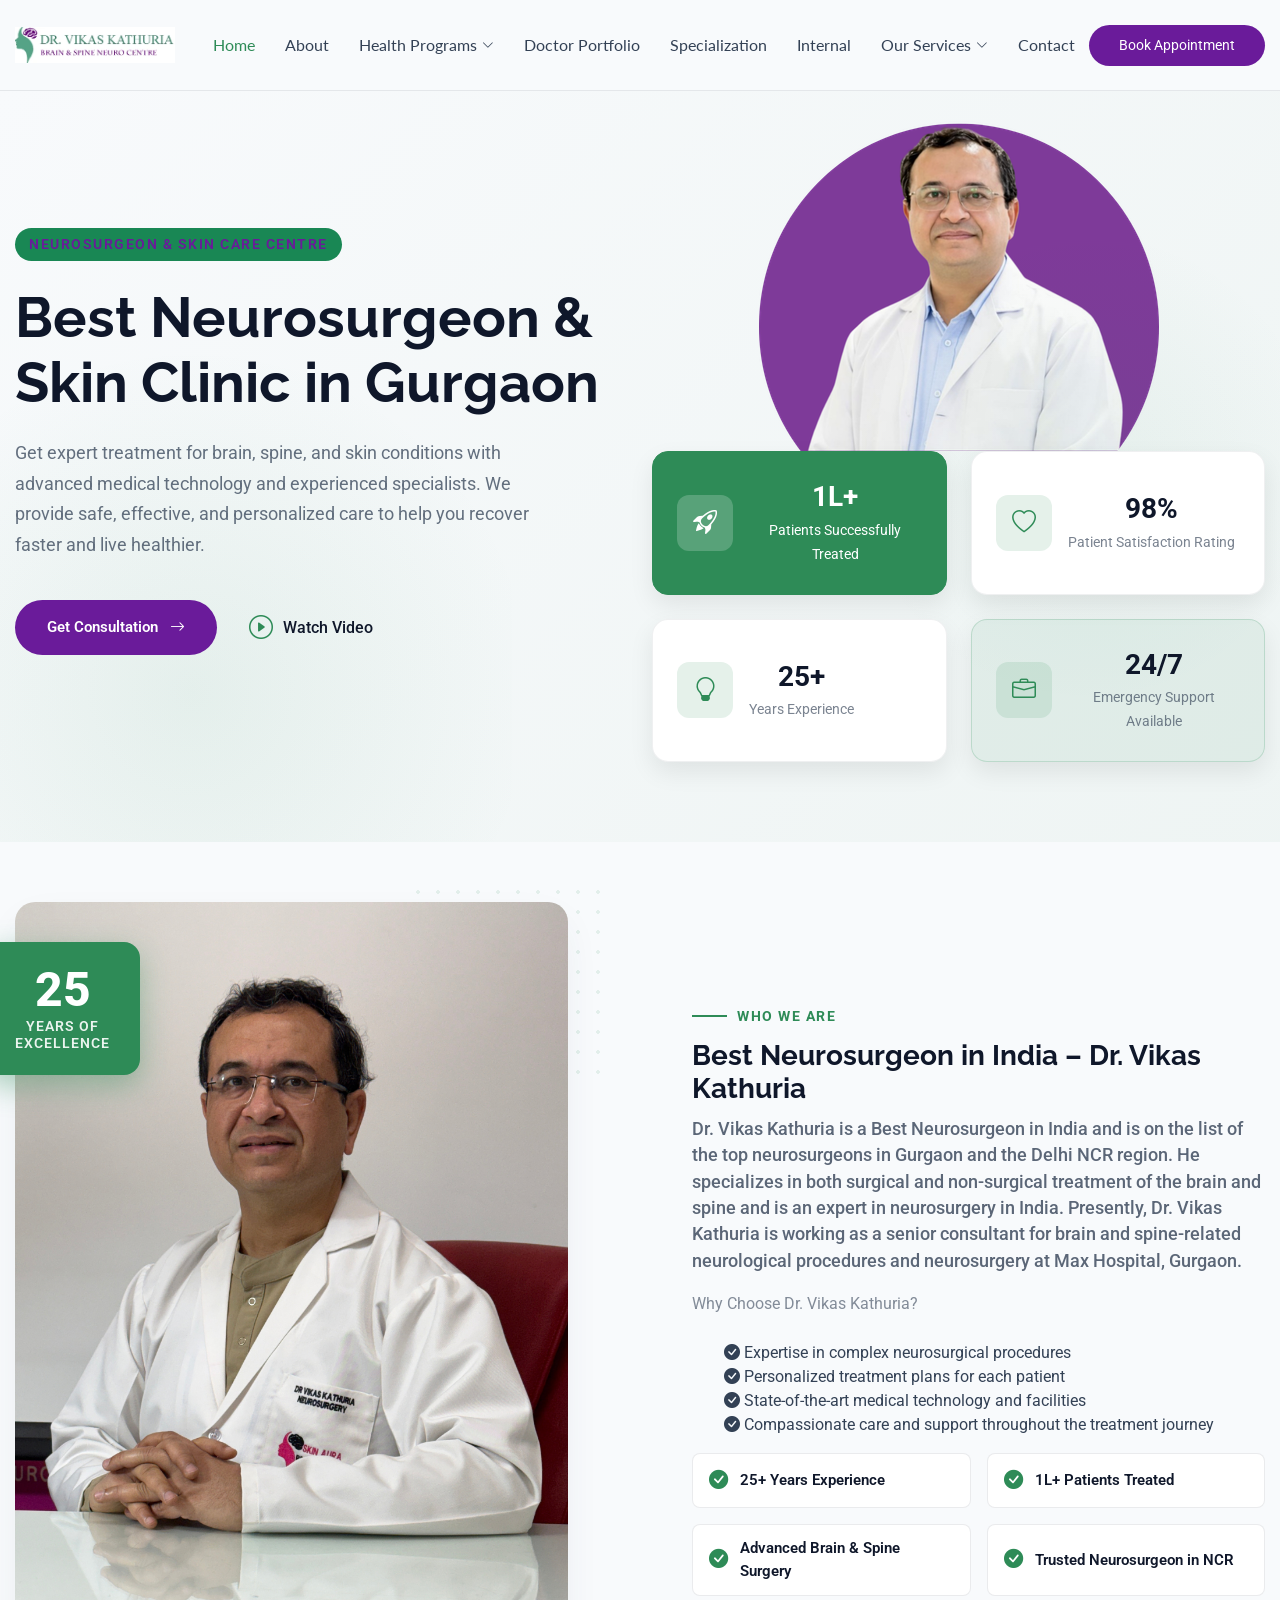
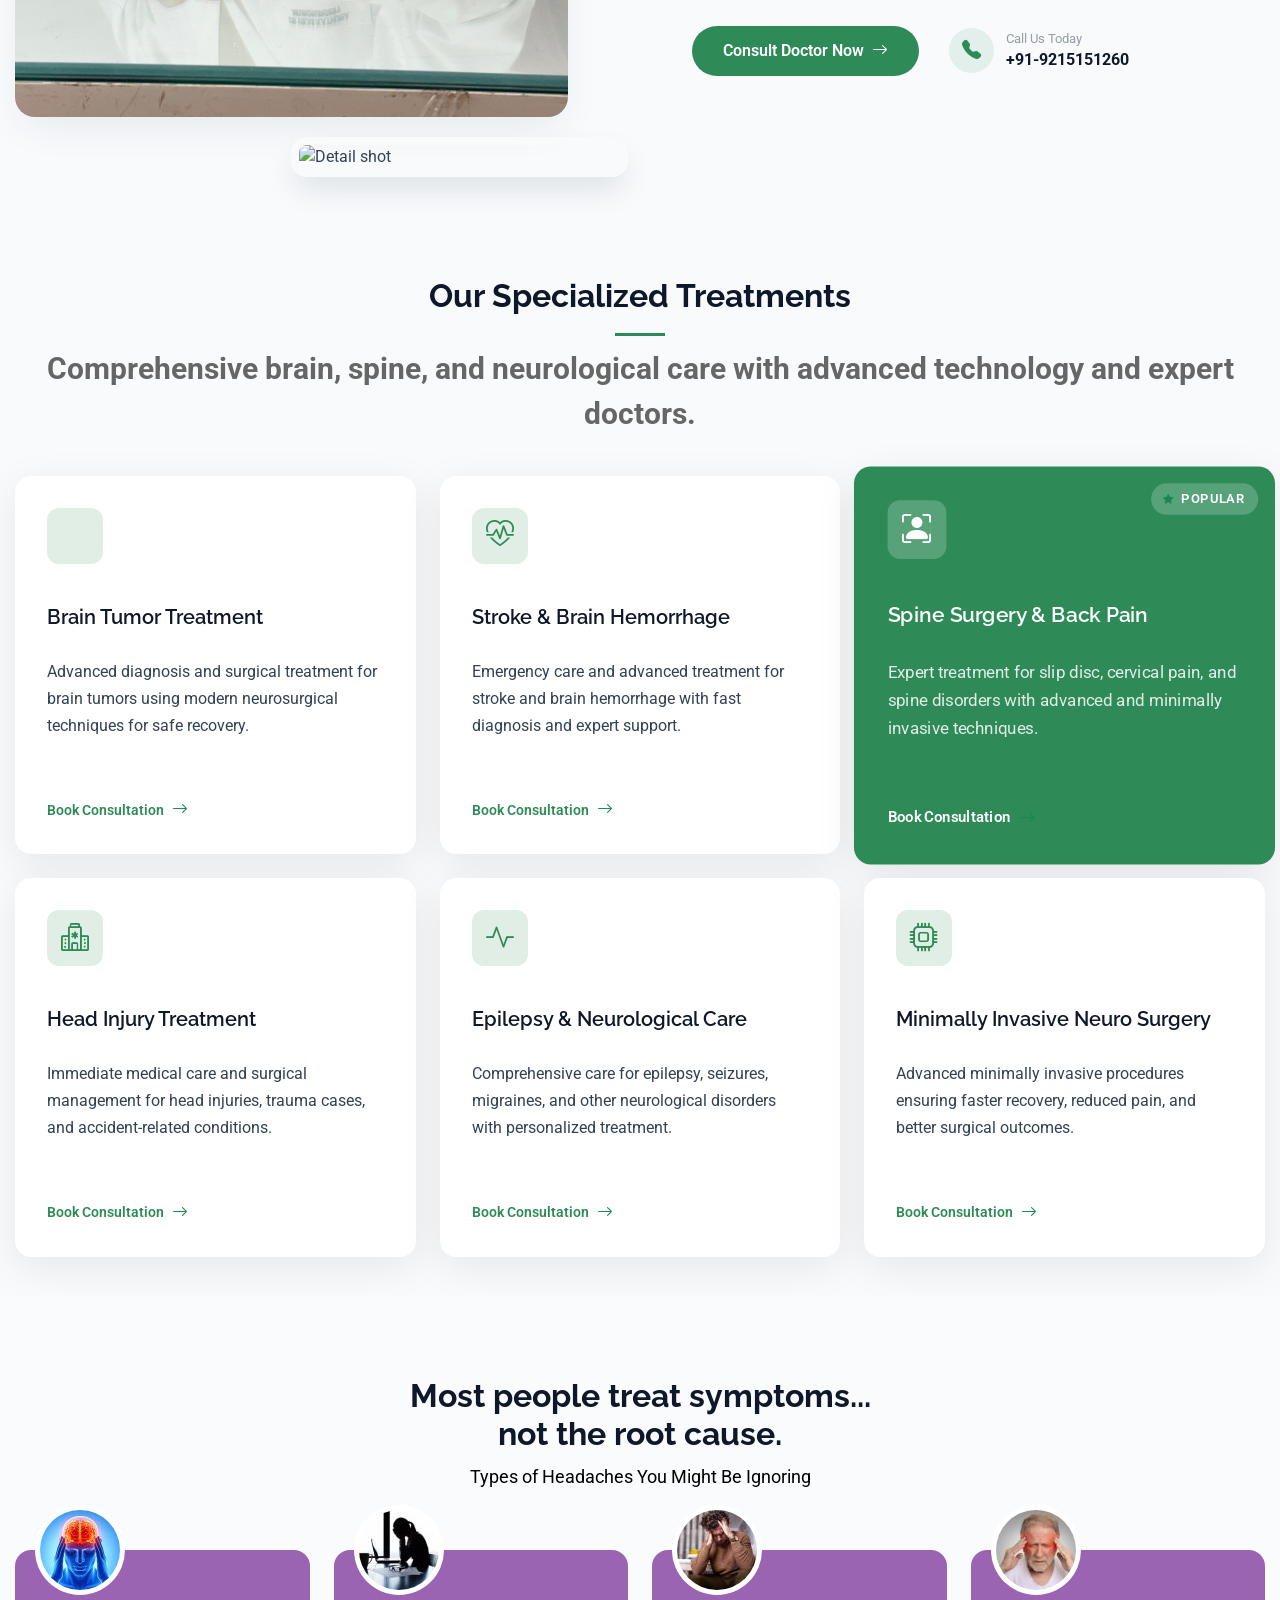
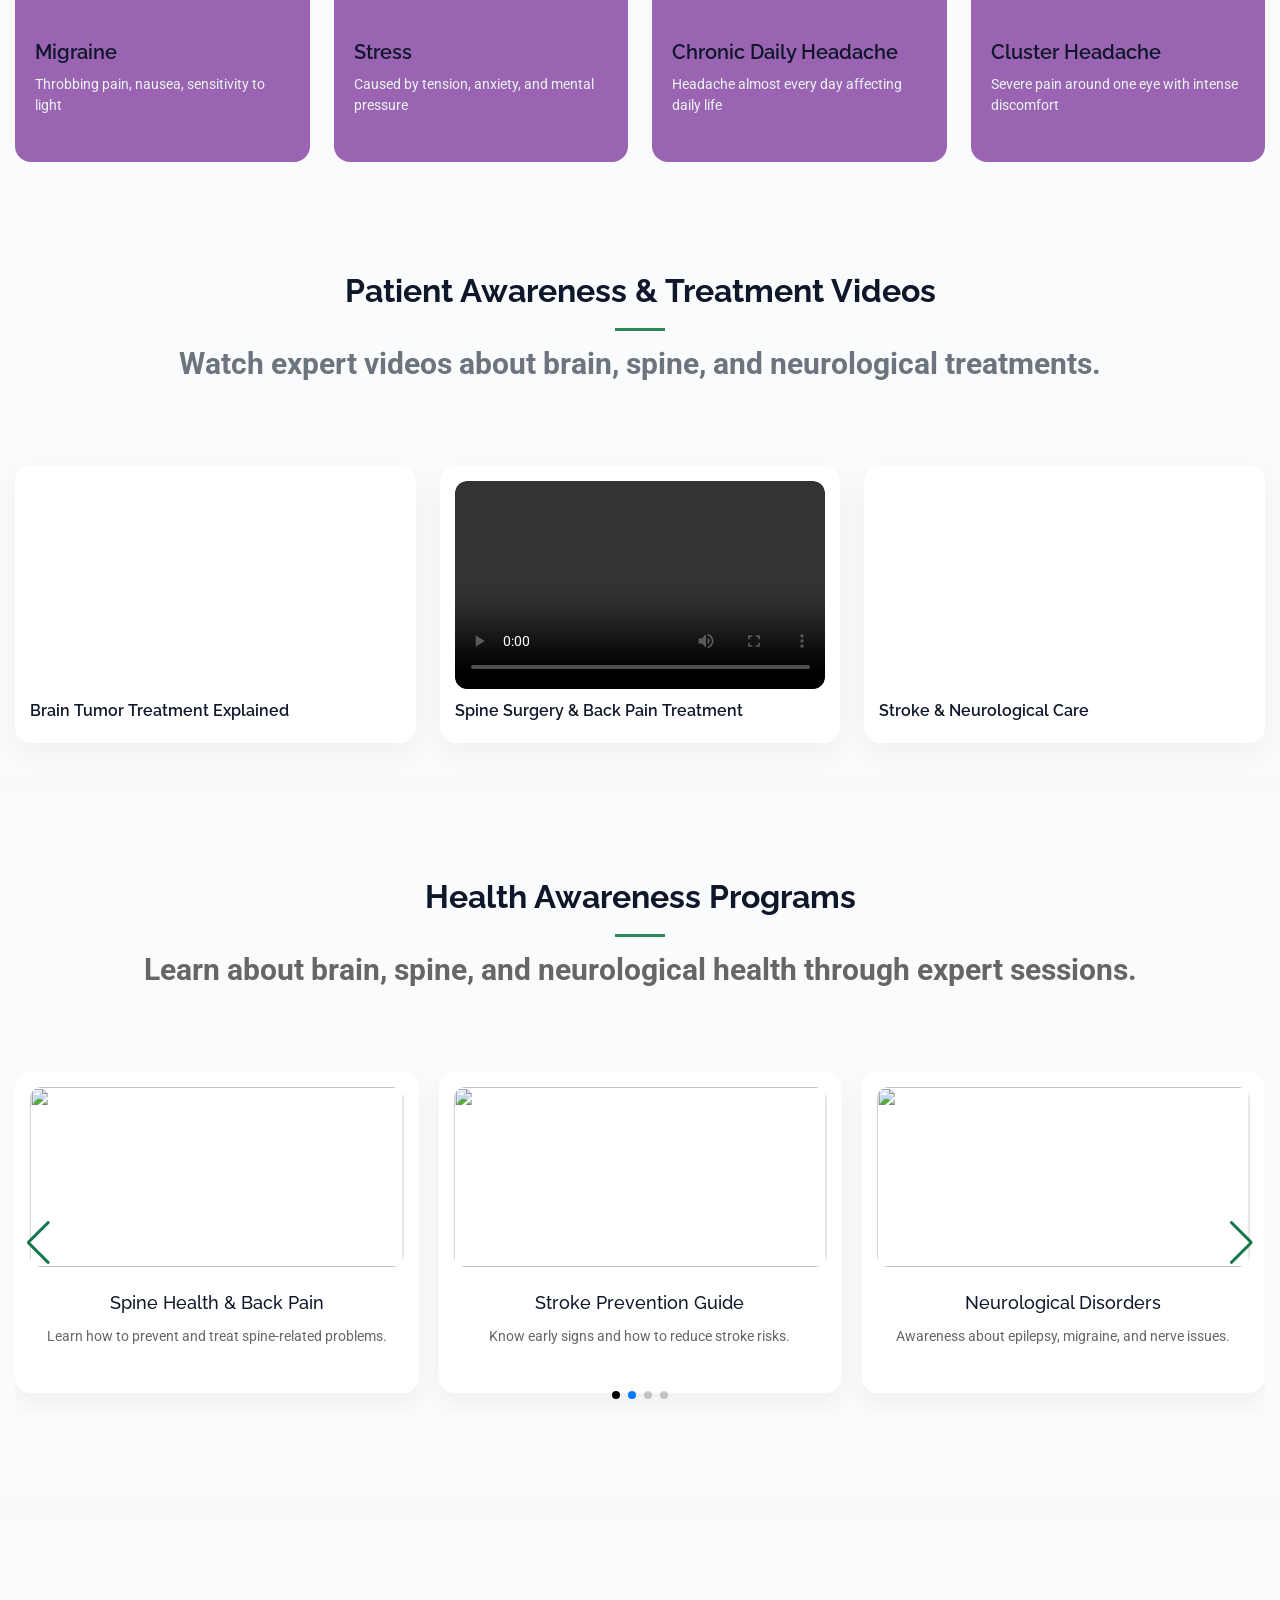
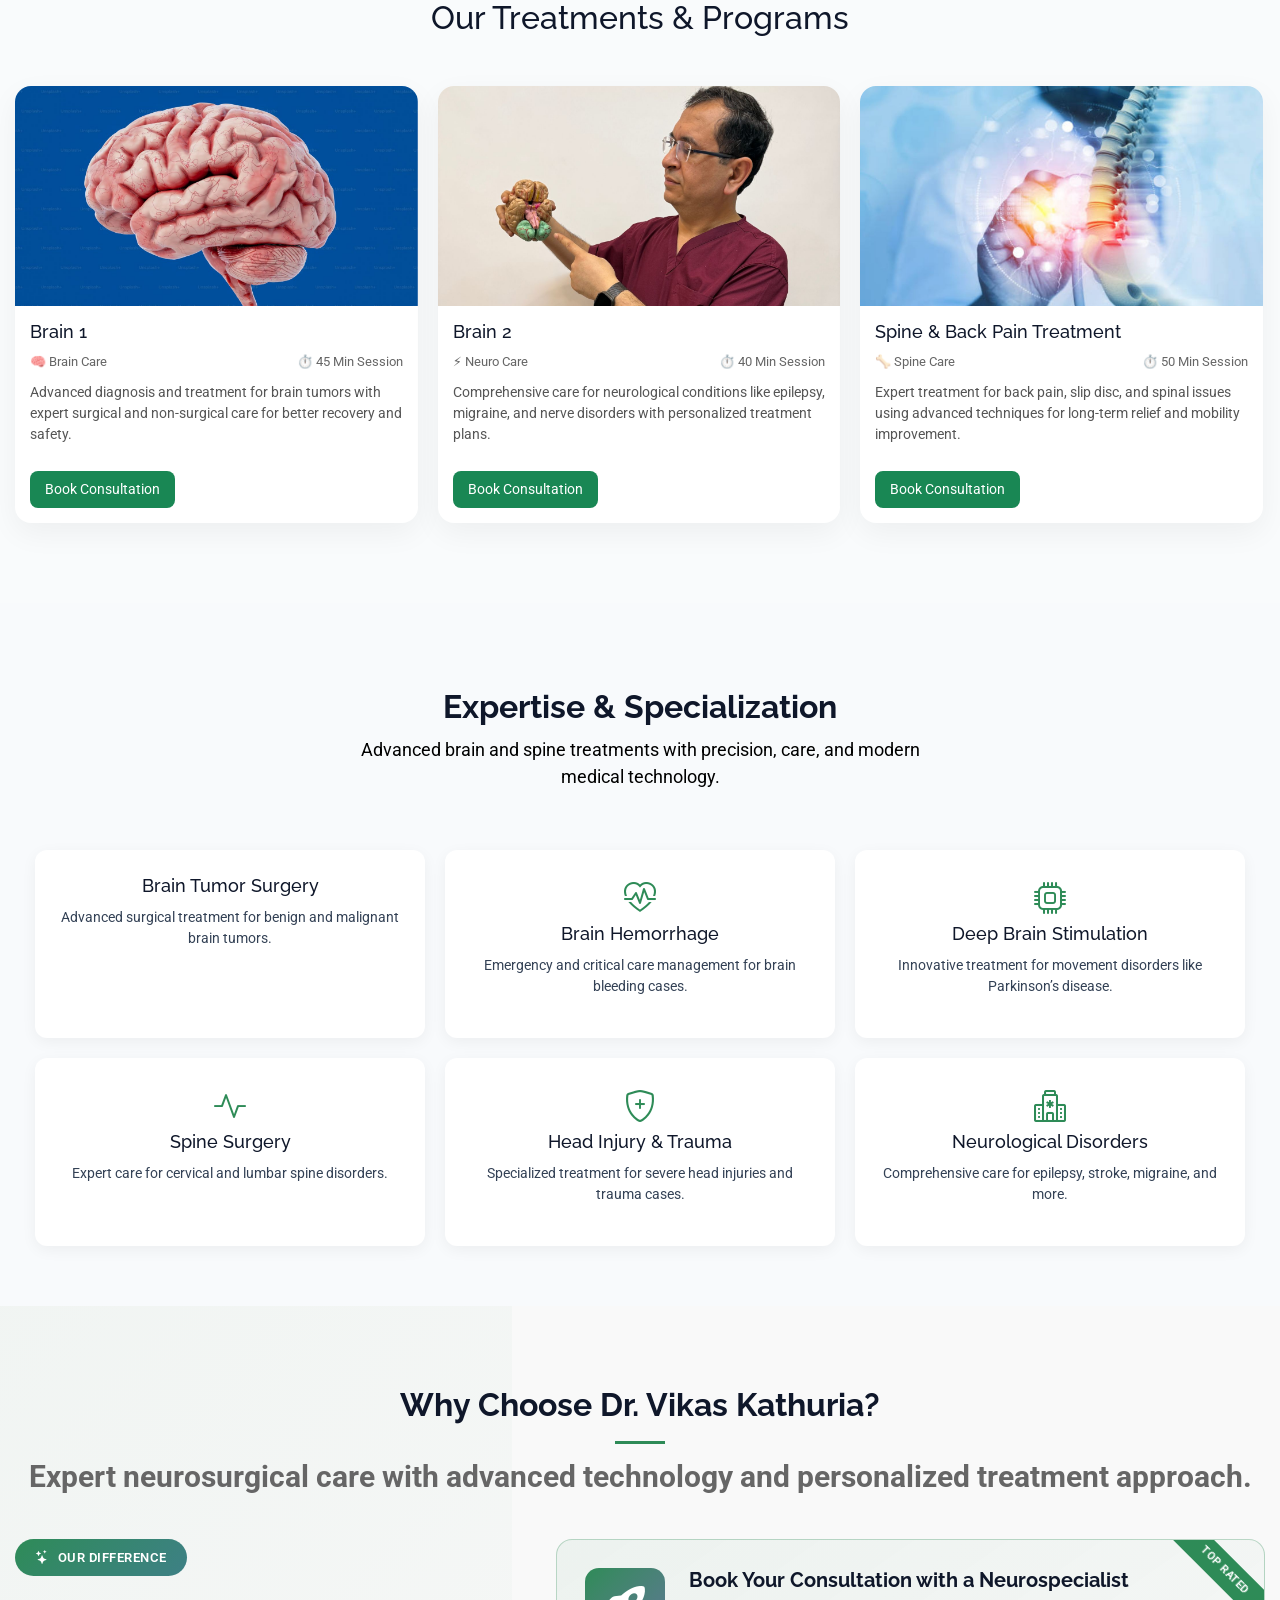
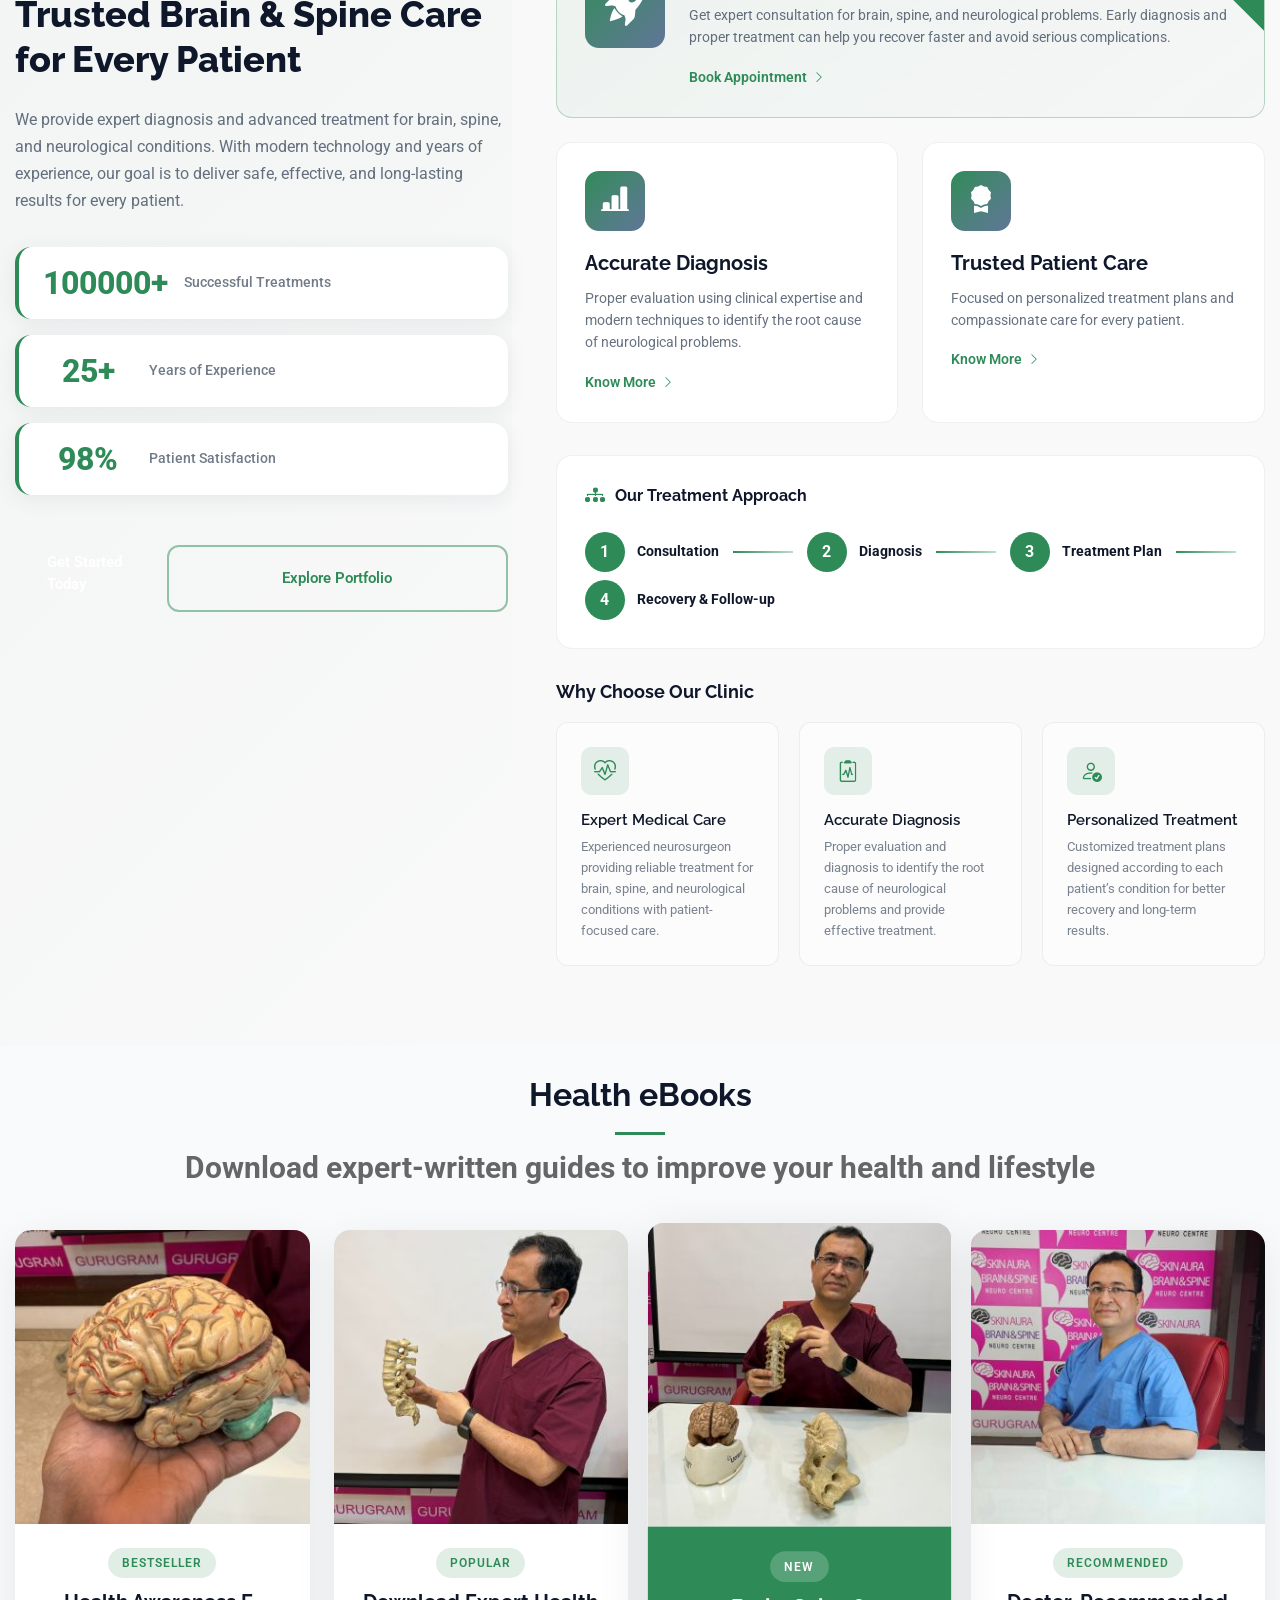
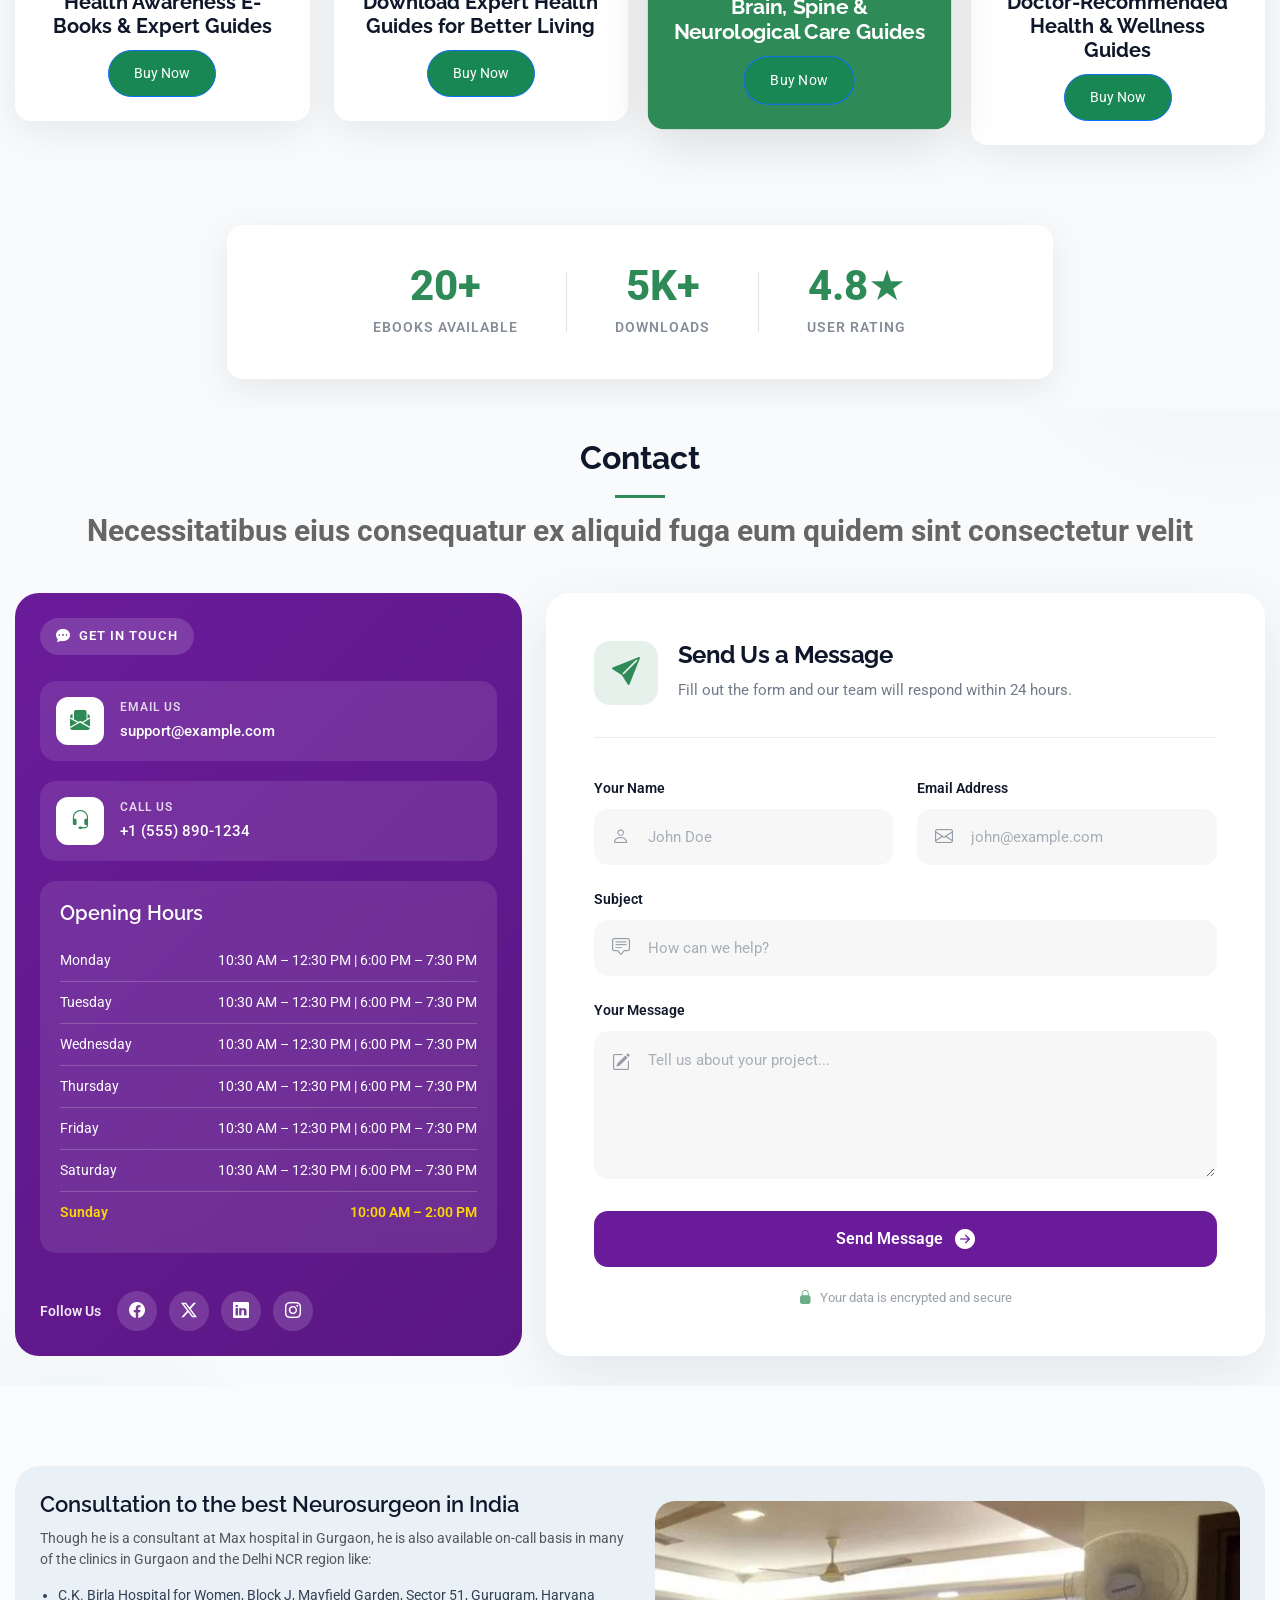
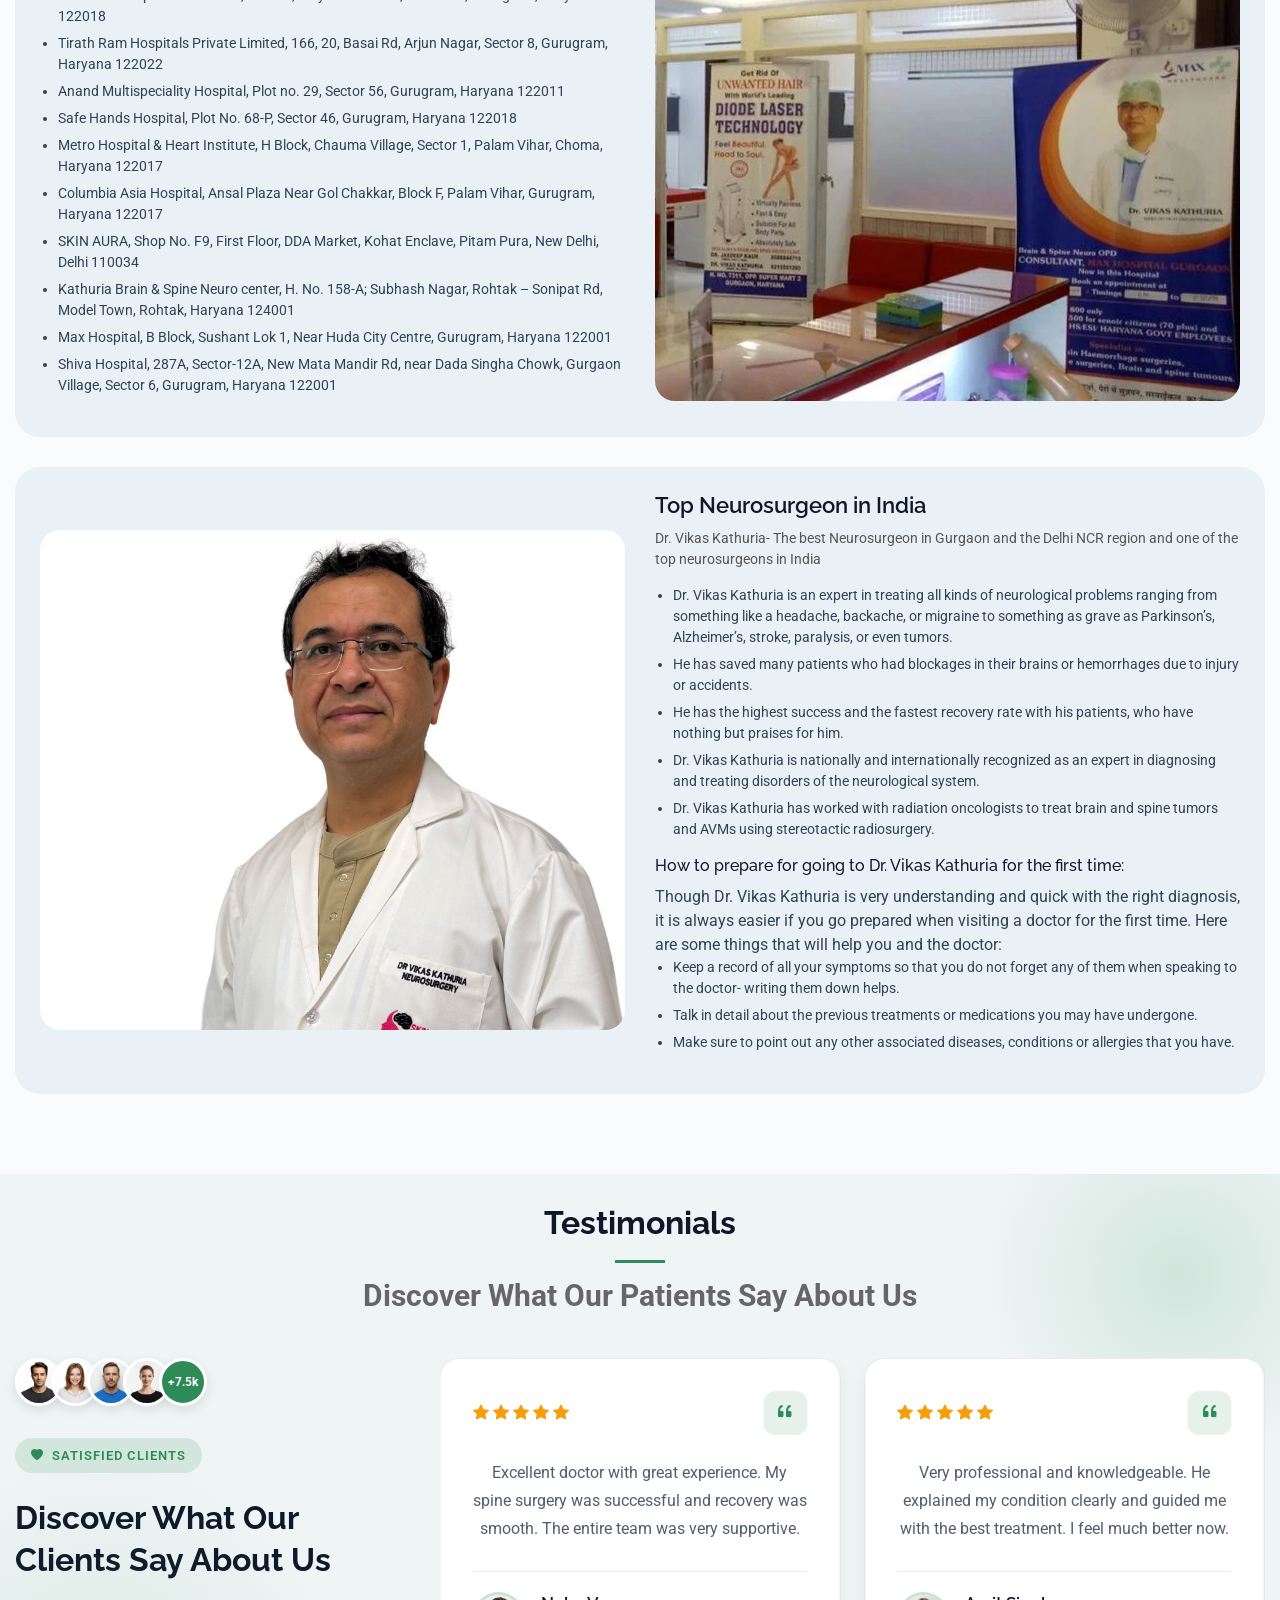
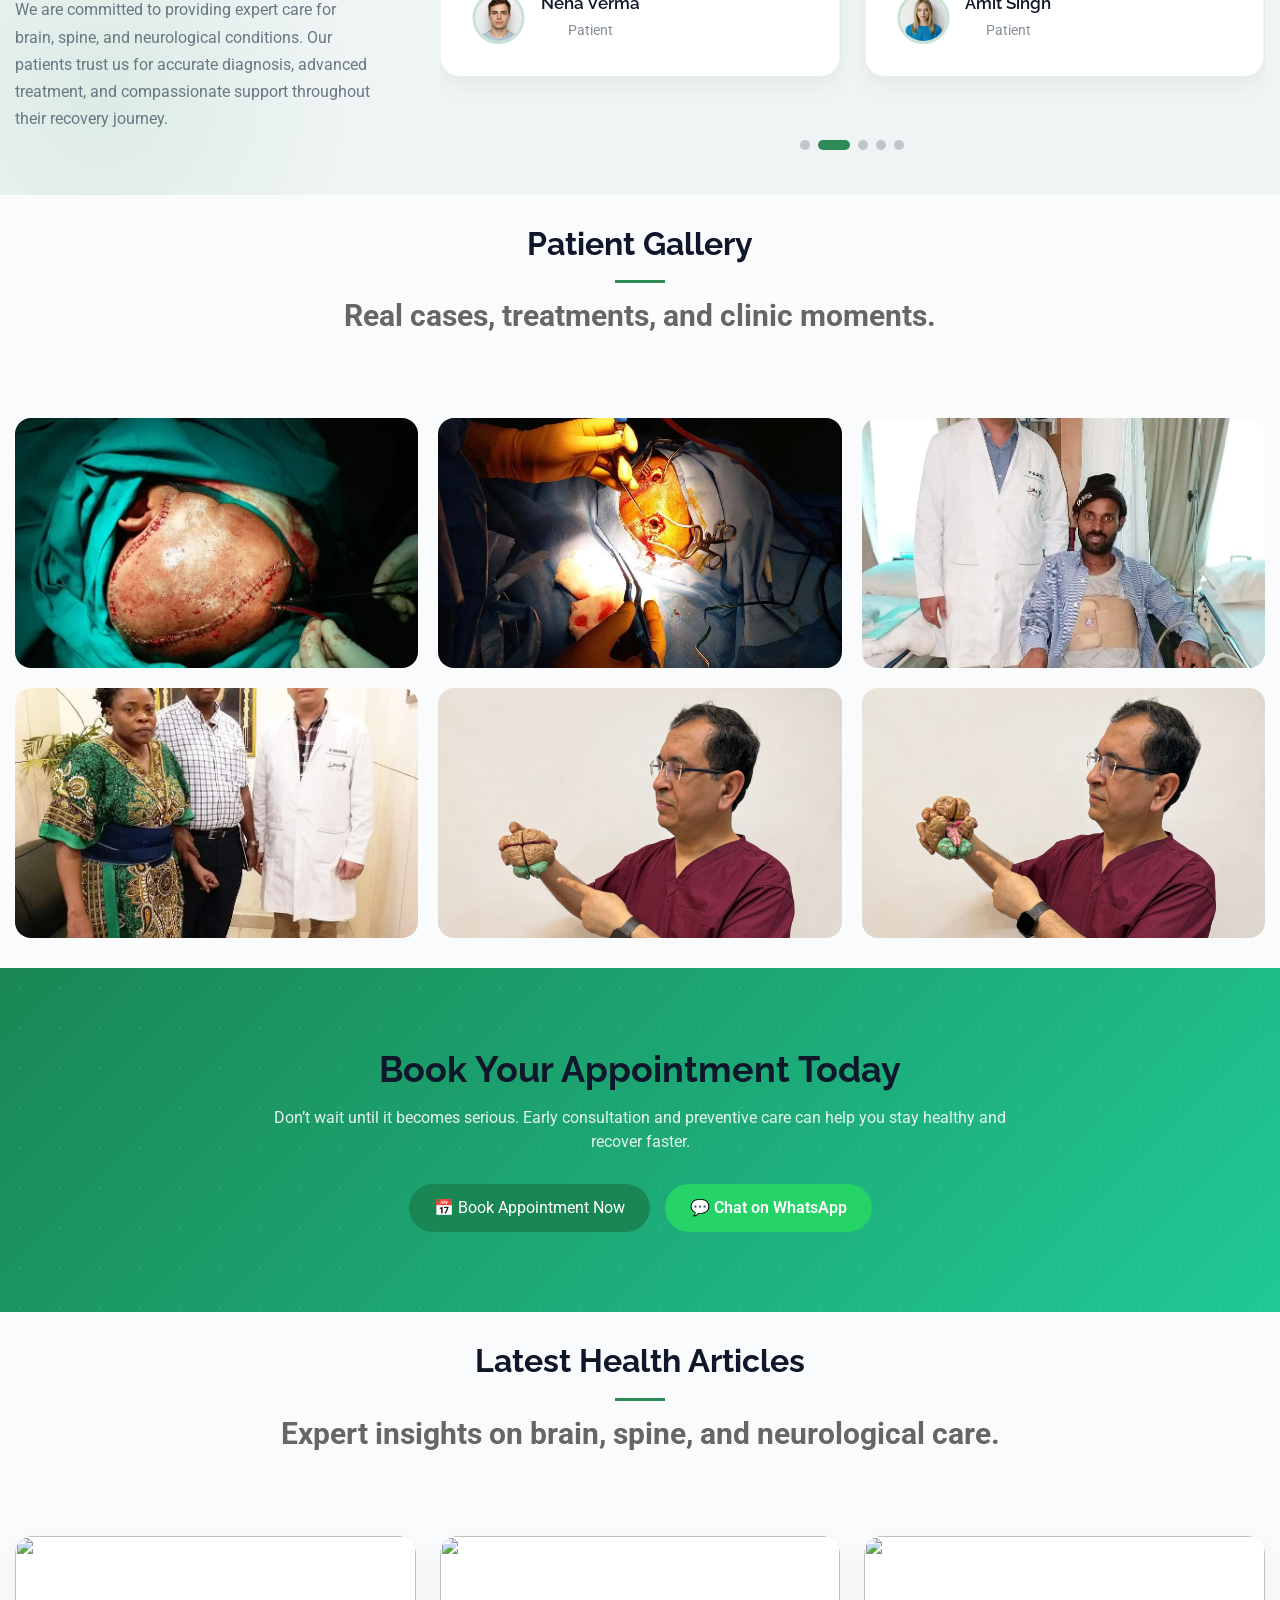
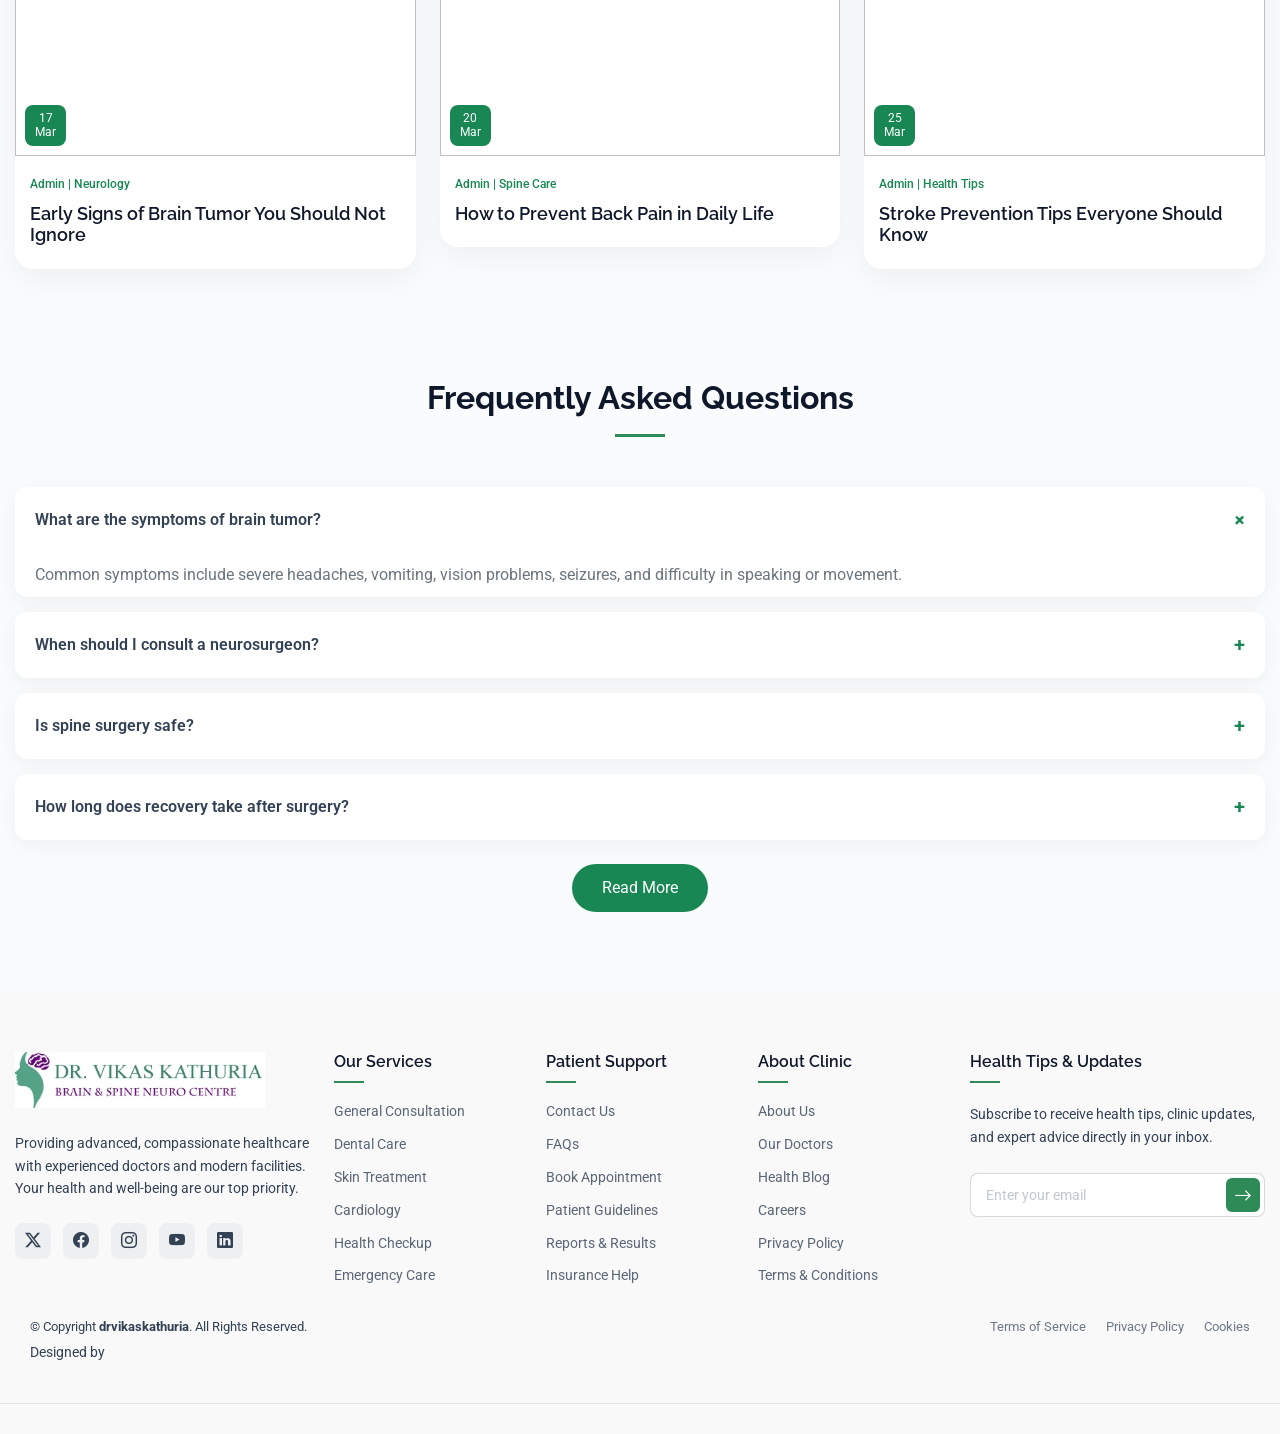
==== commit 35ba1640: "new file add" ====
--- a/index.html
+++ b/index.html
@@ -55,13 +55,23 @@
         <ul>
           <li><a href="#hero" class="active">Home</a></li>
           <li><a href="./about.html">About</a></li>
-          <li><a href="./courses.html">Courses</a></li>
+          <li class="dropdown"><a href="#"><span>Health Programs</span> <i
+                class="bi bi-chevron-down toggle-dropdown"></i></a>
+            <ul>
+              <li><a href="./courses.html">Courses</a></li>
+              <li><a href="/e-book.html">e-book</a></li>
+              
+            </ul>
+          </li>
           <li><a href="./portfolio.html">Doctor Portfolio</a></li>
           <li><a href="./specialization.html">Specialization</a></li>
-          <li class="dropdown"><a href="#"><span>Brain Procedure</span> <i
+          <li><a href="./internal.html">Internal</a></li>
+
+          <li class="dropdown"><a href="#"><span>Our Services</span> <i
                 class="bi bi-chevron-down toggle-dropdown"></i></a>
             <ul>
               <li><a href="./cms.html">Headache Treatment</a></li>
+
               <!-- <li class="dropdown"><a href="#"><span>Deep Dropdown</span> <i
                     class="bi bi-chevron-down toggle-dropdown"></i></a>
                 <ul>
--- a/assets/css/main.css
+++ b/assets/css/main.css
@@ -2276,9 +2276,19 @@
 
 /* video section end */
 
+
 /*--------------------------------------------------------------
 # Portfolio Section
 --------------------------------------------------------------*/
+
+
+.doctor-video{
+  height: 350px;
+}
+
+.highlight-box p{
+  color: #000;
+}
 @media (max-width: 768px) {
   .portfolio {
     padding: 64px 0;
